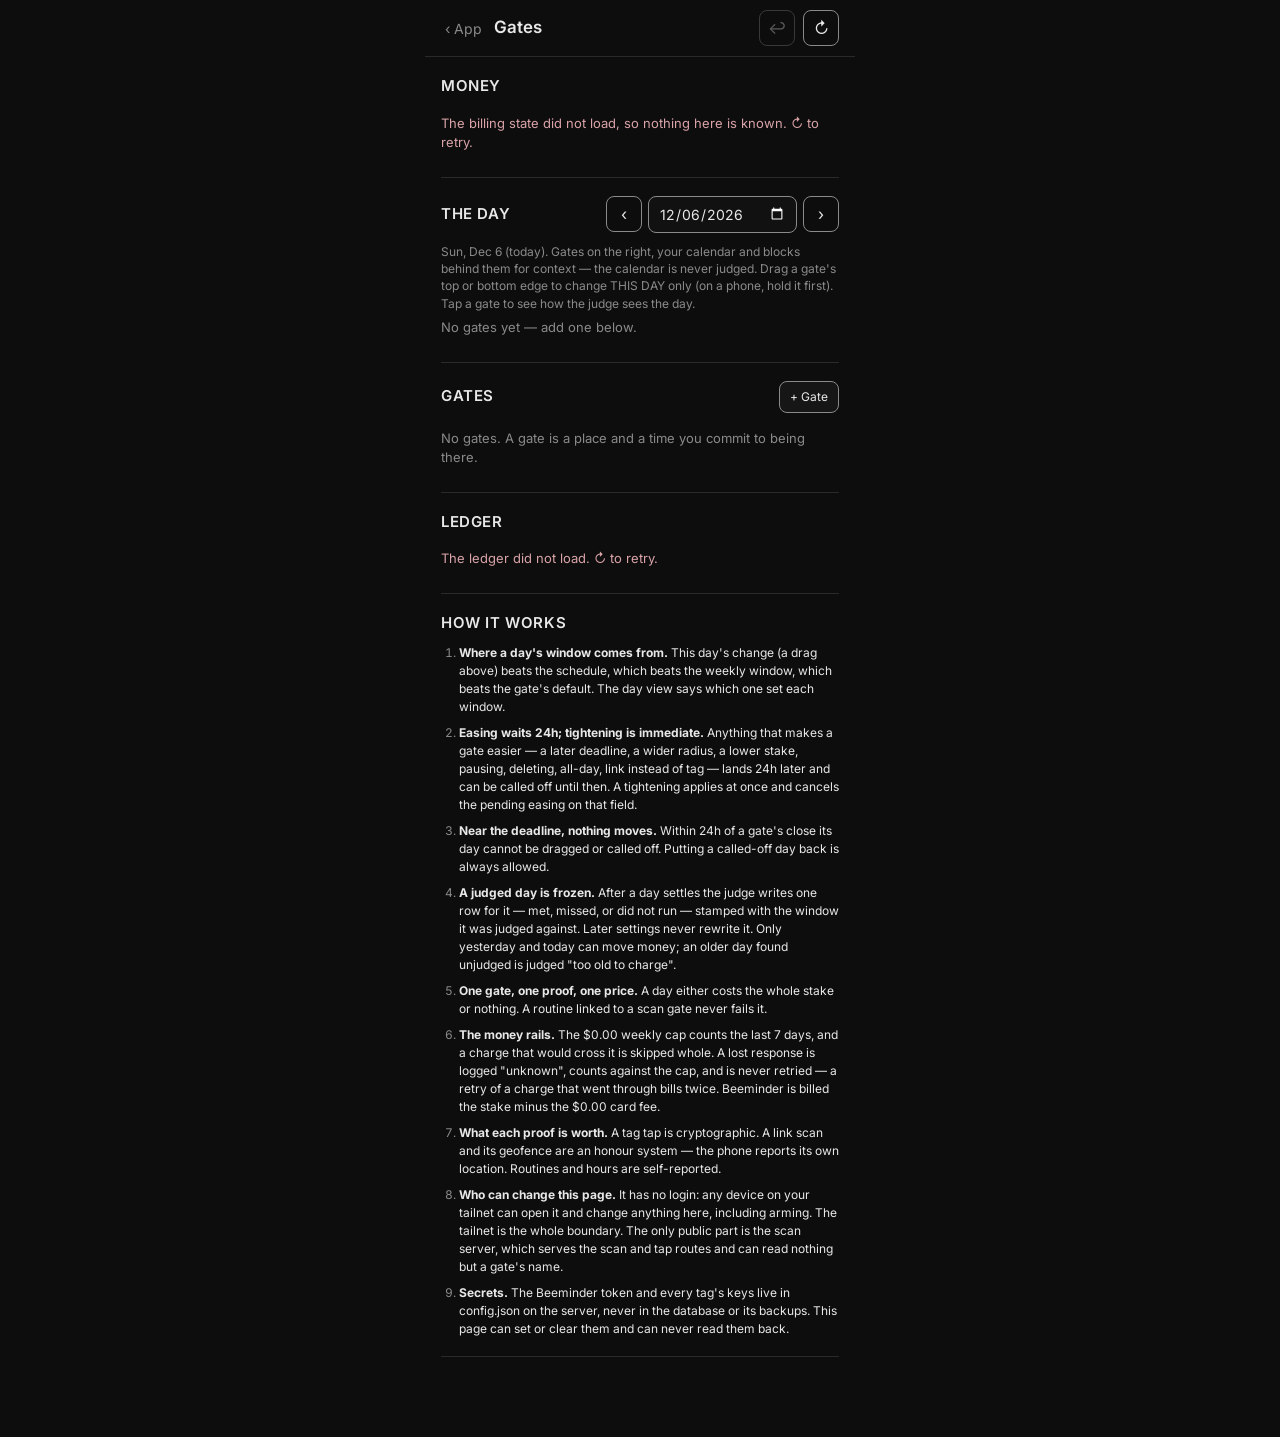
==== templates/gates.html @ 79ed8480 "Gates: one dashboard, /gates — every setting, the day, the money, the record Quentin's instruction (" ====
<!DOCTYPE html>
<html lang="en">
<head>
  <meta charset="UTF-8">
  <meta name="viewport" content="width=device-width, initial-scale=1.0">
  <title>Gates</title>
  <link rel="icon" href="/static/icon-192.png">
  <link rel="preconnect" href="https://fonts.googleapis.com">
  <link rel="preconnect" href="https://fonts.gstatic.com" crossorigin>
  <link href="https://fonts.googleapis.com/css2?family=Inter:wght@400;600&family=JetBrains+Mono:ital,wght@0,400;0,600;1,400&display=swap" rel="stylesheet">
  <link rel="stylesheet" href="/static/style.css">
  <link rel="stylesheet" href="/static/gates.css">
</head>
<body class="gd-body">
  <header id="gd-head">
    <a id="gd-back" href="/" title="Back to the app">‹ App</a>
    <h1>Gates</h1>
    <button id="gd-undo" class="gd-icon" title="Undo (Ctrl+Z)" disabled>↩</button>
    <button id="gd-reload" class="gd-icon" title="Re-read everything">↻</button>
  </header>
  <main id="gd-main">
    <section id="gd-money" class="gd-sec"></section>
    <section id="gd-day" class="gd-sec"></section>
    <section id="gd-gates" class="gd-sec"></section>
    <section id="gd-ledger" class="gd-sec"></section>
    <section id="gd-rules" class="gd-sec"></section>
  </main>
  <div id="gd-sheet-back" class="hidden"></div>
  <div id="gd-sheet" class="hidden" role="dialog" aria-modal="true"></div>
  <div id="gd-toast" class="hidden" role="status"></div>
  <script src="/static/gates.js"></script>
</body>
</html>
---- static/style.css ----
:root {
  --bg: #0d0d0d;
  --surface: #161616;
  --border: #2a2a2a;
  --text-primary: #e8e8e8;
  /* #666666 was 3.21:1 on the row surfaces — under 4.5:1, so every muted label
     (tags, list meta, hints) failed as text. Measured, not eyeballed: #8a8a8a
     is 5.4:1 on #141414 and still clearly secondary next to #e8e8e8. The light
     half already passed at 5.84:1 and is unchanged. */
  --text-secondary: #8a8a8a;
  --accent: #98b9dd;
  --danger: #d9a3a8;
  --on-hold: #a0a0a0;

  /* Surface ladder (bg → low → mid → surface → 2). These were hardcoded in ~50
     places; they are named here so the light theme below can move them. */
  --surface-low: #111111;    /* section 2, table zebra stripe */
  --surface-mid: #141414;    /* the timeline panel */
  --surface-2: #1f1f1f;      /* hover fills, chips, table header */
  --border-soft: #262626;
  --grid-line: #232323;      /* timeline hour lines */
  --on-accent: #0d0d0d;      /* text ON an accent-filled button */
  --success: #4caf7d;        /* Gates requirement met */
  --prio-1: rgba(217, 90, 100, 0.17);   /* MAP row tints for p1 / p2 / p3 */
  --prio-2: rgba(222, 188, 72, 0.15);
  --prio-3: rgba(76, 175, 125, 0.15);
  --overlay: rgba(0, 0, 0, 0.92);
  --block-label: #8a8a8a;
  --block-mix: #3a3a3a;      /* color-mix partner that mutes block bars */
  --tint: rgba(255, 255, 255, 0.06);
  --tint-faint: rgba(255, 255, 255, 0.02);

  --block-blue: #98b9dd;
  --block-green: #93cbb4;
  --block-amber: #d9b48f;
  --block-purple: #c3a6d8;
  --block-red: #d9a3a8;
  --block-teal: #8fc6cf;

  --gold: #d8cb96;

  /* THE CALENDAR'S BOOKENDS (2026-08-22, from the Calendar Page design).
     Wake and sleep are not events inside the day, they are its EDGES — the
     view window is literally bounded by them — so they are drawn as bands at
     the top and bottom rather than as hairlines floating in the grid. Named
     here so the light appendix answers with the design's own values and no
     second rule has to know about them. */
  /* WHAT COLOUR A GATE IS (2026-08-22, Quentin's instruction). THREE STATES,
     and all three are about the SCAN:

        grey   still to be done - the window has not closed, or no verdict yet
        green  met - a scan that counted
        red    missed

     plus amber for the half-met day the 50/50 split created, which is a real
     price and would otherwise have to lie in one direction or the other.

     The values are the app's own block colours and the on-hold grey, so the
     light appendix already answers for every one of them and nothing here is a
     new hardcoded colour. --on-gate is the ink for all four: the fills are
     pastel on dark and deep on light, so it flips with the theme - as a TOKEN,
     never as a theme-scoped rule, because a rule outranks the state list and
     silently wins it. */
  --gate-open: var(--on-hold);
  --gate-met: var(--block-green);
  --gate-half: var(--block-amber);
  --gate-missed: var(--block-red);
  --on-gate: #1a1200;
  --gate-dismissed: #1f1f1f;
  --on-gate-dismissed: #e8e8e8;

  --font-ui: 'Inter', sans-serif;
  --font-mono: 'JetBrains Mono', monospace;

  /* Inside edge of the 430px column, for the fixed chips that float over it
     (undo, capture). 203 = 430/2 - 12, so they hug the column on a wide screen
     and the viewport on a phone. */
  --col-edge: max(12px, calc(50vw - 203px));
}

*, *::before, *::after {
  box-sizing: border-box;
  margin: 0;
  padding: 0;
}

/* Native form controls (iOS date/time pickers especially) follow the theme
   instead of popping up WHITE in the dark sheet. The light appendix flips it. */
:root { color-scheme: dark; }
:root.theme-light { color-scheme: light; }

/* PRIVACY MODE: the whole document at a quarter of its contrast (2026-09-16).
   Ctrl+Alt+P, or the eye in Engage's header; the NOW panel is this same class
   on its own document, which is why the rule lives out here beside the theme
   rather than in either surface's section.

   ONE declaration, on the ROOT element and nowhere else. Contrast is the one
   knob that washes text, badges, pills and a gate's colour by the same amount
   without touching a single var — every named colour keeps its value, so
   nothing here can rot the way a hardcoded second palette would. And the root
   is the ONE element where a filter does not become a containing block for
   fixed descendants: on body it would re-anchor every sheet, every overlay and
   the global bar, which is a layout bug dressed as a privacy feature.

   It is deliberately NOT paired with a light-appendix entry: the factor is a
   ratio, not a colour, and it reads the same either way. */
:root.priv-mode { filter: contrast(0.25); }

html, body {
  height: 100%;
  background: var(--bg);
  color: var(--text-primary);
  font-family: var(--font-ui);
  font-size: 14px;
  font-weight: 400;
  line-height: 1.5;
}

::-webkit-scrollbar {
  width: 6px;
  height: 6px;
}
::-webkit-scrollbar-track {
  background: var(--bg);
}
::-webkit-scrollbar-thumb {
  background: var(--border);
}

button {
  background: none;
  border: none;
  cursor: pointer;
  color: inherit;
  font-family: inherit;
  font-size: inherit;
}

input, select, textarea {
  background: var(--bg);
  border: 1px solid var(--border);
  border-radius: 4px;
  color: var(--text-primary);
  font-family: var(--font-ui);
  font-size: 13px;
  padding: 4px 8px;
  outline: none;
}

input:focus, select:focus, textarea:focus {
  border-color: var(--accent);
}

select option {
  background: var(--surface);
}

.hidden {
  display: none !important;
}

/* ── App shell ─────────────────────────────────────────────── */

/* ── Mobile shell (9c) ──────────────────────────────────────── */
/* One phone-sized column. On a desktop/larger window the app letterboxes
   in the center; on a phone it is full-bleed. */

/* --vvh is the VISIBLE height, written by initVisibleHeight() from
   visualViewport; 100dvh is the fallback where that API is missing, and 100vh
   the fallback before that. Everything fixed and full-height below is sized
   from the same variable — see the comment on initVisibleHeight for why the
   layout viewport is the wrong ruler on a phone. */
#app {
  display: flex;
  justify-content: center;
  height: 100vh;
  height: 100dvh;
  height: var(--vvh, 100dvh);
  overflow: hidden;
  background: var(--bg);
}

#engage-root,
.m-overlay {
  width: 100%;
  max-width: 430px;
}

/* Full-screen mobile overlay: one surface at a time over the day. */
.m-overlay {
  position: fixed;
  top: 0;
  bottom: 0;                  /* the bar contract at the end of the file wins */
  left: 50%;
  transform: translateX(-50%);
  background: var(--surface-mid);
  z-index: 140;
  display: flex;
  flex-direction: column;
  overflow: hidden;
  border-left: 1px solid var(--border);
  border-right: 1px solid var(--border);
}

.m-head {
  display: flex;
  align-items: center;
  gap: 10px;
  padding: 11px 14px;
  border-bottom: 1px solid var(--border);
  flex: none;
  background: var(--surface);
}
.m-title { flex: 1; font-size: 14px; font-weight: 600; color: var(--text-primary); }

/* The ≡ hub: an icon-rail sheet above the capture bar. */
#hub-overlay {
  position: fixed;
  inset: 0;
  background: var(--overlay);
  z-index: 160;
  display: flex;
  align-items: flex-end;
  justify-content: center;
}

#hub-rail {
  width: 100%;
  max-width: 430px;
  background: var(--surface);
  border: 1px solid var(--border);
  border-radius: 14px 14px 0 0;
  padding: 16px 10px 22px;
  display: grid;
  grid-template-columns: repeat(3, 1fr);
  gap: 6px;
}

.hub-btn {
  display: flex;
  flex-direction: column;
  align-items: center;
  gap: 6px;
  padding: 12px 0 10px;
  border-radius: 10px;
  color: var(--text-secondary);
  font-size: 11px;
  font-weight: 600;
}
.hub-btn:hover { background: var(--surface-2); color: var(--text-primary); }
.hub-btn.review-nav-item.has-due { color: var(--text-primary); }

.tab-btn {
  display: flex;
  flex-direction: column;
  align-items: center;
  gap: 4px;
  padding: 10px 0;
  color: var(--text-secondary);
  font-size: 10px;
  font-weight: 600;
  width: 100%;
}

.tab-btn:hover {
  background: var(--surface-2);
  color: var(--text-primary);
}

.tab-btn.active {
  color: var(--accent);
}

#open-block-editor {
  margin-top: auto;
}

#content {
  flex: 1;
  overflow: hidden;
}

.tab-panel {
  display: none;
  height: 100%;
}

.tab-panel.active {
  display: flex;
}

#tab-today {
  flex-direction: row;
}

#left-panel {
  width: calc(50vw - 56px);
  background: var(--surface);
  overflow-y: auto;
  flex-shrink: 0;
}

#right-panel {
  flex: 1;
  min-height: 0;
  overflow: hidden;
  display: flex;
  flex-direction: column;
}

/* ── Modal ──────────────────────────────────────────────────── */

/* 155: ABOVE the .m-overlay band (140) and the map/logs/person overlays (150),
   below the hub (160). Settings is opened FROM the hub while another surface is
   still up, and openBlockEditor does not close it — at z 100 it opened silently
   BEHIND whatever you were looking at, which reads as a dead button. It is the
   newest thing you asked for, so it stacks on top, and Esc peels it first
   (initHub's overlay loop lists it before the rest) putting you back where you
   were. */
#modal-overlay {
  position: fixed;
  inset: 0;
  background: var(--overlay);
  z-index: 155;
  display: flex;
  align-items: stretch;
  justify-content: flex-start;
}

@keyframes modal-slide-in {
  from { transform: translateX(-100%); }
  to { transform: translateX(0); }
}

#block-editor-modal {
  background: var(--surface);
  border-right: 1px solid var(--border);
  width: 50%;
  height: 100%;
  display: flex;
  flex-direction: column;
  animation: modal-slide-in 0.25s ease;
}

.modal-header {
  display: flex;
  align-items: center;
  justify-content: space-between;
  padding: 14px 20px;
  border-bottom: 1px solid var(--border);
  flex-shrink: 0;
}

.modal-title {
  font-size: 13px;
  font-weight: 600;
  color: var(--text-primary);
}

.modal-close-btn {
  color: var(--text-secondary);
  font-size: 16px;
  line-height: 1;
  padding: 2px 6px;
}

.modal-close-btn:hover {
  color: var(--text-primary);
}

.modal-body {
  overflow-y: auto;
  padding: 20px;
  display: flex;
  flex-direction: column;
  gap: 28px;
}

/* ── Settings: index → section → sheet (11a) ─────────────────
   Ported from Claude Design (project 82343144-9c74-405a-8a03-5d1a2c5b82c7,
   file `GTD Panel Layouts.dc.html`, panel 11a). One row grammar for all three
   surfaces: a 44pt row, full-bleed hairlines, one label alignment, the meta
   line in mono under the name, and exactly one › per row. The tabs this
   replaced took two wrapping rows of the 430px column before any content. */

#be-index,
#be-panes {
  flex: 1;
  min-height: 0;
  overflow-y: auto;
}

/* The sheet is the surface being read while it is open; the panel behind it
   dims rather than scrolls (11a's third frame). */
#block-editor-modal.be-sheet-open .modal-header,
#block-editor-modal.be-sheet-open #be-index,
#block-editor-modal.be-sheet-open #be-panes {
  opacity: 0.55;
  pointer-events: none;
}

/* Back is the only navigation, so it takes the title's place in the header. */
.be-back {
  font-size: 15px;
  color: var(--accent);
  padding: 0;
}

.be-head-spacer { flex: 1; }

.be-idx-group,
.be-sub-head {
  font: 10px var(--font-mono);
  letter-spacing: 0.12em;
  text-transform: uppercase;
  color: var(--text-secondary);
  padding: 18px 20px 7px;
}

.be-sec-head { padding: 18px 20px 12px; }

.be-sec-title {
  font-size: 20px;
  font-weight: 600;
  letter-spacing: -0.01em;
  color: var(--text-primary);
}

.be-sec-desc {
  font-size: 13px;
  line-height: 1.5;
  color: var(--text-secondary);
  margin-top: 4px;
}

.be-section {
  display: none;
  flex-direction: column;
}

.be-section.active { display: flex; }

/* The three row shapes — index row, list row, settings row — differ only in
   what they hold; the box is one box. */
.be-nav-row,
.be-list-row,
.be-set-row,
.be-add-row {
  display: flex;
  align-items: center;
  gap: 12px;
  width: 100%;
  min-height: 44px;
  padding: 11px 20px;
  text-align: left;
  border-top: 1px solid var(--border-soft);
  color: var(--text-primary);
  font-family: var(--font-ui);
  font-size: 15px;
}

/* A list closes with a hairline of its own, so the last row doesn't bleed into
   whatever follows it. */
.be-list > :last-child,
#be-index > :last-child {
  border-bottom: 1px solid var(--border-soft);
}

.be-nav-row:hover,
.be-list-row:hover,
.be-add-row:hover { background: var(--surface-2); }

.be-nav-name { flex: 1; }

.be-nav-value {
  font-size: 14px;
  color: var(--text-secondary);
}

.be-chev {
  font-size: 14px;
  color: var(--text-secondary);
  flex: none;
}

.be-row-text {
  flex: 1;
  min-width: 0;
  display: flex;
  flex-direction: column;
  gap: 2px;
}

.be-row-name { font-size: 15px; }

/* Mono, because every meta line in here is a time, a day set or a count. */
.be-row-meta { font: 11px var(--font-mono); color: var(--text-secondary); }

.be-row-sub { font-size: 12px; color: var(--text-secondary); }

/* Only a non-default state earns a badge — a default is not information. */
.be-row-badge {
  font: 10px var(--font-mono);
  letter-spacing: 0.06em;
  text-transform: uppercase;
  color: var(--text-secondary);
  border: 1px solid var(--border);
  border-radius: 4px;
  padding: 2px 6px;
  flex: none;
}

.be-list-row.be-dim .be-row-name,
.be-list-row.be-dim .be-row-meta,
.be-list-row.be-dim .be-row-sub { opacity: 0.5; }

/* One add affordance per list, and it is the last row of that list. */
.be-add-row { color: var(--accent); }

.be-swatch {
  width: 10px;
  height: 10px;
  border-radius: 3px;
  flex-shrink: 0;
}

/* A row whose control IS the setting (theme, timezone, the NOW panel): the
   only rows in here that decide something without opening the sheet, because
   there is nothing to decide beyond the control itself. */
.be-set-name { flex: 1; }

.be-set-ctl { flex: none; }

.be-empty {
  color: var(--text-secondary);
  font-size: 13px;
  padding: 13px 20px;
}

/* WHERE THE REST OF THEM ARE. A list that holds fewer things than you have has
   to say so and say where — the same bargain the pool's gates struck, in one
   line under the heading rather than a band of chrome. */
.be-note {
  color: var(--text-secondary);
  font-size: 12px;
  line-height: 1.45;
  padding: 8px 20px 10px;
}

.be-hint {
  font-size: 12px;
  line-height: 1.5;
  color: var(--text-secondary);
  padding: 10px 20px 0;
}

.s2-item-recurring {
  background: rgba(217, 205, 128, 0.14);
  border-radius: 4px;
  padding-left: 6px;
  padding-right: 6px;
}

/* ── The settings sheet ──────────────────────────────────────
   Geometry and z-layer come from #clarify-sheet's rule verbatim (they are
   never open at once); this is only what is inside. Every field is the same
   shape: a mono caption above a full-width control, halves paired on one line. */

.se-grab { display: flex; justify-content: center; padding: 8px 0 4px; }

.se-grab span {
  width: 38px;
  height: 4px;
  border-radius: 3px;
  background: var(--border);
}

.se-head {
  display: flex;
  align-items: center;
  gap: 10px;
  padding: 6px 14px 12px;
  border-bottom: 1px solid var(--border-soft);
}

.se-title {
  flex: 1;
  font-size: 16px;
  font-weight: 600;
  color: var(--text-primary);
}

.se-cancel { font-size: 14px; color: var(--text-secondary); }

.se-body {
  padding: 14px 14px 4px;
  display: flex;
  flex-direction: column;
  gap: 14px;
  overflow-y: auto;
}

.se-field {
  display: flex;
  flex-direction: column;
  gap: 7px;
  min-width: 0;
}

.se-flabel {
  font: 10px var(--font-mono);
  letter-spacing: 0.12em;
  text-transform: uppercase;
  color: var(--text-secondary);
}

.se-frow {
  display: flex;
  align-items: center;
  gap: 8px;
}

.se-pair { display: flex; gap: 14px; }
.se-half { flex: 1; }

.se-input {
  flex: 1;
  min-width: 0;
  background: var(--bg);
  border: 1px solid var(--border);
  border-radius: 8px;
  color: var(--text-primary);
  font: 15px var(--font-ui);
  padding: 11px 12px;
  outline: none;
}

.se-input:focus { border-color: var(--accent); }
.se-textarea { resize: vertical; min-height: 64px; line-height: 1.4; }

/* Times and counts are read digit by digit. */
.se-mono { font: 14px var(--font-mono); }

.se-select { cursor: pointer; }

/* A read-out row. It carries URLs and 32-character keys with no spaces in
   them, so it WRAPS rather than pushing the sheet sideways — the page body may
   never scroll horizontally, and flex children do not shrink below their
   content without min-width: 0. */
.se-static {
  flex: 1;
  min-width: 0;
  overflow-wrap: anywhere;
  font-size: 14px;
  color: var(--text-primary);
  padding: 4px 0;
}

.se-fhint,
.se-fsuffix { font: 11px var(--font-mono); color: var(--text-secondary); }

.se-inline-act { font-size: 13px; color: var(--accent); flex: none; }

/* The tag-programming steps, folded under the Proof row. A DISCLOSURE and not
   a tooltip: the button is a full-width finger target, and the body opens in
   place — a hover tooltip is a control that does not exist on a phone. The
   outline is --text-secondary, not --border: this is an interactive control
   and owes 3:1. Code lines scroll inside themselves so the sheet never does. */
.se-info { gap: 8px; }

.se-info-btn {
  display: flex;
  align-items: center;
  gap: 8px;
  width: 100%;
  min-height: 40px;
  padding: 9px 11px;
  background: var(--surface-2);
  border: 1px solid var(--text-secondary);
  border-radius: 8px;
  color: var(--text-primary);
  font: 13px var(--font-ui);
  text-align: left;
  cursor: pointer;
}

.se-info-i { color: var(--accent); font-size: 15px; flex: none; }
.se-info-t { flex: 1; min-width: 0; }

.se-info-body {
  margin-top: 8px;
  padding: 10px 12px;
  background: var(--surface-low);
  border: 1px solid var(--border);
  border-radius: 8px;
  color: var(--text-primary);
  font-size: 13px;
  line-height: 1.5;
}

.se-info-h {
  font: 11px var(--font-mono);
  color: var(--text-secondary);
  text-transform: uppercase;
  letter-spacing: 0.06em;
  margin: 12px 0 6px;
}

.se-info-body .se-info-h:first-child { margin-top: 0; }

.se-info-list { margin: 0; padding-left: 20px; }
.se-info-list > li { margin-bottom: 8px; }
.se-info-sub { margin: 6px 0 0; padding-left: 16px; }
.se-info-sub > li { margin-bottom: 4px; }

.se-info-code {
  display: block;
  margin-top: 6px;
  padding: 7px 9px;
  background: var(--surface-2);
  border-radius: 6px;
  font: 11px var(--font-mono);
  color: var(--text-primary);
  white-space: pre;
  overflow-x: auto;
}

/* Address lookup, so a location costs a search instead of a typed latitude.
   Colours are vars only — the light appendix swaps them and nothing here needs
   a second entry. Hit targets are full-width rows: on a phone there is no
   hover to find a small one with. */
/* The whole chain needs min-width:0. The control is a FLEX ITEM in .se-frow,
   so without it the item sizes to max-content — and one nowrap address label
   is enough max-content to push the search buttons off a 430px screen. The
   ellipsis only clips once every ancestor can shrink. */
.se-geocode { flex: 1 1 auto; min-width: 0; }
.se-geo-row { display: flex; gap: 8px; align-items: center; min-width: 0; }
.se-geo-q { flex: 1 1 auto; min-width: 0; }
.se-geo-out { min-width: 0; }
.se-geo-out:not(:empty) { margin-top: 8px; }
.se-geo-list { display: flex; flex-direction: column; gap: 2px; min-width: 0; }

.se-geo-hit {
  display: flex;
  flex-direction: column;
  gap: 1px;
  text-align: left;
  width: 100%;
  min-width: 0;
  max-width: 100%;
  overflow: hidden;
  padding: 7px 8px;
  border: 1px solid var(--border-soft);
  border-radius: 4px;
  background: var(--surface-2);
  cursor: pointer;
}
.se-geo-hit:hover { border-color: var(--accent); }
.se-geo-name,
.se-geo-label {
  min-width: 0;
  max-width: 100%;
  overflow: hidden;
  text-overflow: ellipsis;
  white-space: nowrap;
}
.se-geo-name { font-size: 13px; color: var(--text-primary); }
.se-geo-label { font-size: 11px; color: var(--text-secondary); }
.se-geo-picked { font-size: 13px; color: var(--accent); overflow-wrap: anywhere; }
.se-geo-coords { font-family: var(--font-mono); font-size: 11px; color: var(--text-secondary); }

/* Pawning: the step's own setting, and the note the receiving routine shows. */
.fr-pawn-sel { font: 12px var(--font-ui); max-width: 170px; }
.fr-pawn-min { width: 64px; font-family: var(--font-mono); }
/* Two classes on purpose: .fr-note is defined later in this file and would win
   on equal specificity, leaving the consequence looking like ordinary prose. */
.fr-note.fr-pawned-in {
  color: var(--gold);
  border-top: 1px solid var(--border-soft);
  margin-top: 10px;
  padding-top: 8px;
}

/* A field whose editor is the PICKER: the row states the schedule in words and
   the › hands it over. A consumer never grows fields of its own for time. */
.se-openpicker {
  flex: 1;
  min-width: 0;
  display: flex;
  align-items: center;
  gap: 8px;
  text-align: left;
  border: 1px solid var(--border);
  border-radius: 8px;
  padding: 11px 12px;
  font-size: 14px;
  color: var(--text-primary);
}

.se-openpicker > span:first-child { flex: 1; }
.se-openpicker:hover { border-color: var(--accent); }

/* Seven keys, one row, always — MTWRFSU keeps every day one character wide. */
.se-days {
  display: grid;
  grid-template-columns: repeat(7, 1fr);
  gap: 6px;
  flex: 1;
}

.se-day {
  text-align: center;
  font-size: 13px;
  padding: 10px 0;
  border: 1px solid var(--border);
  border-radius: 7px;
  color: var(--text-secondary);
}

.se-day.se-on {
  background: var(--surface-2);
  border-color: var(--text-primary);
  color: var(--text-primary);
}

/* Swatches at row height, not a select of colour names. */
.se-swatches { display: flex; gap: 6px; flex-wrap: wrap; }

.se-swatch {
  width: 26px;
  height: 26px;
  border-radius: 7px;
  padding: 0;
  flex: none;
}

.se-swatch.se-on { box-shadow: 0 0 0 2px var(--surface), 0 0 0 3px var(--text-primary); }

/* NO COLOUR is an answer, so it is a chip like the others rather than an
   absence you reach by unpicking. It is the one swatch with no fill, so it
   needs an outline to be a target at all - a control's outline, which owes
   3:1 and therefore takes --text-secondary, never --border. */
.se-swatch-none {
  background: transparent;
  border: 1px dashed var(--text-secondary);
  color: var(--text-secondary);
  font-size: 14px;
  line-height: 1;
}

.se-check {
  flex: 1;
  text-align: left;
  border: 1px solid var(--border);
  border-radius: 8px;
  padding: 11px 12px;
  font-size: 14px;
  color: var(--text-secondary);
}

.se-check.se-on { border-color: var(--accent); color: var(--accent); }

.se-weekly {
  flex: 1;
  display: flex;
  flex-direction: column;
  gap: 6px;
}

.se-wk-row {
  display: flex;
  align-items: center;
  gap: 8px;
}

.se-wk-day {
  width: 34px;
  flex: none;
  font: 11px var(--font-mono);
  color: var(--text-secondary);
}

.se-wk-row .se-input { font: 13px var(--font-mono); padding: 8px 10px; }
.se-wk-sep { color: var(--text-secondary); }

.se-wk-off {
  flex: none;
  font: 11px var(--font-mono);
  color: var(--text-secondary);
  border: 1px solid var(--border);
  border-radius: 6px;
  padding: 6px 7px;
}

.se-wk-off.se-on { border-color: var(--accent); color: var(--accent); }

/* One primary action per surface, at the bottom of the sheet and nowhere
   else — the section behind it has no Save of its own. */
.se-foot {
  padding: 16px 14px 18px;
  display: flex;
  flex-direction: column;
  gap: 10px;
}

.se-save {
  background: var(--accent);
  color: var(--on-accent);
  border-radius: 9px;
  padding: 12px 0;
  font-size: 15px;
  font-weight: 600;
  text-align: center;
}

.se-save:disabled { opacity: 0.6; }

.se-del {
  font-size: 13px;
  color: var(--danger);
  text-align: center;
  padding: 4px 0;
}

.se-error { font-size: 12px; color: var(--danger); }

/* ── The Schedule Picker ─────────────────────────────────────
   Ported from Claude Design (project 82343144-9c74-405a-8a03-5d1a2c5b82c7,
   file `Schedule Picker.dc.html`). It stays the size of a MENU, not a form:
   every input is a dropdown or a number, one label column, and the sentence at
   the foot is the only feedback. Rows APPEAR rather than grey out — week start
   above interval 1, the short-months fallback only for a date some months lack
   — so anything visible can be answered. */

.sp-body {
  padding: 12px 14px 4px;
  display: flex;
  flex-direction: column;
  gap: 11px;
  overflow-y: auto;
}

.sp-row {
  display: flex;
  align-items: center;
  gap: 8px;
  min-width: 0;
}

/* One label column, held at a fixed width so the controls line up down the
   whole dialog — the grammar the old floating-label form didn't have. */
.sp-label {
  width: 82px;
  flex: none;
  font-size: 13px;
  color: var(--text-secondary);
}

.sp-input {
  flex: 1;
  min-width: 0;
  background: var(--bg);
  border: 1px solid var(--border);
  border-radius: 6px;
  color: var(--text-primary);
  font: 13px var(--font-ui);
  padding: 7px 9px;
  outline: none;
}

.sp-input:focus { border-color: var(--accent); }

.sp-num { flex: none; width: 52px; font-family: var(--font-mono); }
.sp-time { flex: none; width: 92px; font-family: var(--font-mono); }
.sp-date { flex: 1; font-family: var(--font-mono); }

/* A field the draft cannot save from is marked on the field itself, and Done
   waits — nothing is announced elsewhere. */
.sp-bad { border-color: var(--danger); }

.sp-drop {
  display: flex;
  align-items: center;
  gap: 6px;
  text-align: left;
  cursor: pointer;
}

.sp-drop > span:first-child { flex: 1; }
.sp-caret { font-size: 10px; color: var(--text-secondary); }

.sp-rule { height: 1px; background: var(--border-soft); margin: 2px 0; }

.sp-aside { font: 11px var(--font-mono); color: var(--text-secondary); flex: none; }

/* The days menu. A dropdown like every other control rather than a key grid:
   the seven-key row belongs to the settings sheet's own grammar, and this
   dialog asks one question at a time. */
.sp-menu {
  display: flex;
  flex-direction: column;
  border: 1px solid var(--border);
  border-radius: 8px;
  background: var(--surface-2);
  overflow: hidden;
}

.sp-menu-row {
  display: flex;
  align-items: center;
  gap: 8px;
  padding: 9px 12px;
  font-size: 13px;
  text-align: left;
  color: var(--text-primary);
}

.sp-menu-row > span:first-child { flex: 1; }
.sp-menu-row:hover { background: var(--tint); }
.sp-menu-row.sp-on { color: var(--accent); }
.sp-menu-rule { height: 1px; background: var(--border-soft); }

/* A variation makes the rows group into numbered rules, each owning its own
   time and duration — the whole reason a set of rules exists. */
.sp-card {
  border: 1px solid var(--border);
  border-radius: 8px;
  padding: 10px;
  display: flex;
  flex-direction: column;
  gap: 8px;
}

.sp-card .sp-label { width: 42px; }

.sp-card-head { display: flex; align-items: center; }

.sp-card-title {
  flex: 1;
  font: 10px var(--font-mono);
  letter-spacing: 0.1em;
  text-transform: uppercase;
  color: var(--text-secondary);
}

.sp-x { font-size: 12px; color: var(--text-secondary); padding: 0 2px; }
.sp-x:hover { color: var(--danger); }

.sp-note { font-size: 12px; color: var(--text-secondary); }

.sp-add {
  align-self: flex-start;
  font-size: 12px;
  color: var(--accent);
  padding: 2px 0 2px 90px;
}

.sp-card ~ .sp-add { padding-left: 0; }

.sp-ends { display: flex; flex-direction: column; gap: 8px; }

.sp-ends-row {
  display: flex;
  align-items: center;
  gap: 9px;
  font-size: 13px;
  text-align: left;
  color: var(--text-primary);
}

.sp-ends-word { width: 38px; flex: none; color: var(--text-secondary); }

.sp-radio {
  width: 14px;
  height: 14px;
  border: 1.5px solid var(--border);
  border-radius: 50%;
  flex: none;
  box-sizing: border-box;
}

.sp-radio.sp-on { border: 4px solid var(--accent); }

/* An inherited value is STATED, not asked — a derived source has no ending of
   its own, so there is nothing to choose. */
.sp-stated {
  display: flex;
  gap: 8px;
  font-size: 13px;
  color: var(--text-secondary);
  line-height: 1.5;
}

.sp-foot {
  padding: 10px 14px 16px;
  border-top: 1px solid var(--border-soft);
  display: flex;
  flex-direction: column;
  gap: 9px;
}

/* The sentence is the only feedback the dialog gives, so it says the whole
   rule — days, time, duration, variations and the ending. */
.sp-sentence { font-size: 12px; line-height: 1.5; color: var(--text-secondary); }

/* Editing something shared names the other holders BEFORE saving. That is the
   same choice deletion makes, taken earlier. */
.sp-shared { font-size: 12px; line-height: 1.5; color: var(--gold); }

.sp-actions { display: flex; align-items: center; gap: 8px; }
.sp-grow { flex: 1; }

.sp-cancel,
.sp-cancel2 { font-size: 13px; color: var(--text-secondary); padding: 6px 8px; }

.sp-del { font-size: 13px; color: var(--danger); padding: 6px 8px; }

.sp-done {
  background: var(--accent);
  color: var(--on-accent);
  border-radius: 6px;
  padding: 7px 16px;
  font-size: 13px;
  font-weight: 600;
}

.sp-done:disabled { opacity: 0.6; }

/* ── Shared button + form shapes (used outside settings too) ── */

.be-inline-form {
  display: flex;
  gap: 8px;
  align-items: center;
  padding-top: 4px;
}

.be-inline-form input[type="text"] {
  flex: 1;
}

.be-inline-form button[type="submit"] {
  padding: 4px 14px;
  border: 1px solid var(--border);
  border-radius: 4px;
  font-size: 13px;
  font-weight: 600;
  color: var(--text-primary);
}

.be-inline-form button[type="submit"]:hover {
  background: var(--surface-2);
}

.be-btn-primary {
  padding: 5px 18px;
  background: var(--accent);
  color: var(--on-accent);
  border-radius: 4px;
  font-size: 13px;
  font-weight: 600;
}

.be-btn-primary:hover {
  opacity: 0.9;
}

.be-btn-secondary {
  padding: 5px 18px;
  border: 1px solid var(--border);
  border-radius: 4px;
  font-size: 13px;
  color: var(--text-secondary);
}

.be-btn-secondary:hover {
  background: var(--surface-2);
  color: var(--text-primary);
}

.be-push-status {
  font-size: 12px;
  color: var(--text-secondary);
  padding: 8px 20px 0;
}

.be-error {
  font-size: 12px;
  color: var(--danger);
  min-height: 16px;
}

/* ── Timeline ────────────────────────────────────────────────── */

/* ONE ROW, on a 430px phone. The design draws the nav and the three controls
   on a single line; letting them wrap produced a four-line header that ate a
   sixth of the day. Everything here is nowrap and the date label shrinks
   rather than pushing. */
.tl-header {
  display: flex;
  align-items: center;
  padding: 8px 10px;
  border-bottom: 1px solid var(--border);
  flex-shrink: 0;
  gap: 8px;
  /* WRAPS, since 2026-09-02. nowrap was fine with two buttons and overlapped
     "Today" the moment a third arrived — on a 430px column the header is the
     one row with no spare width, so it has to fold rather than collide. */
  flex-wrap: wrap;
  white-space: nowrap;
}

.tl-nav {
  display: flex;
  align-items: center;
  gap: 6px;
}

.tl-nav-btn {
  min-width: 32px;
  min-height: 34px;
  padding: 0 4px;
  font-size: 18px;
  color: var(--text-secondary);
  border: none;
  background: none;
  line-height: 1;
}

.tl-nav-btn:hover { color: var(--text-primary); }

.tl-nav-btn:disabled {
  opacity: 0.3;
  cursor: default;
}

#tl-date-label {
  flex: none;
  width: var(--daynav-slot);
  display: inline-flex;
  align-items: baseline;
  justify-content: center;
  gap: 6px;
  font-size: 15px;
  font-weight: 700;
  white-space: nowrap;
  overflow: hidden;
}

/* The weekday is what you read, the date is what you check — the design's two
   weights. 17px rather than the mock's 20px: the mock is 538px wide and this
   column is 430, and at 20px "Wednesday" pushed the controls off the line. */
#tl-date-label .tl-dow { font-size: 17px; font-weight: 700; color: var(--text-primary); }
#tl-date-label .tl-dm {
  font: 12px var(--font-mono);
  color: var(--text-secondary);
  white-space: nowrap;
}

/* The name is what overflows on a long weekday; the date must never be the
   thing that gets cut, since it is the half that changes as you page. */
#tl-date-label .tl-dow { min-width: 0; overflow: hidden; text-overflow: ellipsis; }

/* The fetch status is the one thing in the header that may go missing: it is a
   footnote, and it was taking a column of its own and wrapping to four lines. */
/* WHAT GIVES WAY FIRST. The date is what the header is FOR, so it never
   shrinks; the fetch note is a footnote and absorbs the whole squeeze, down to
   nothing. Getting this backwards ellipsised "Saturday" to "Saturd..." while
   "Last fetched: j..." kept its column. */
#fetch-status {
  flex: 0 1 auto;
  min-width: 0;
  overflow: hidden;
  text-overflow: ellipsis;
  white-space: nowrap;
}

#fetch-status:empty { display: none; }

.tl-refresh-area {
  display: flex;
  align-items: center;
  gap: 6px;
  flex: 1 1 auto;
  min-width: 0;
  justify-content: flex-end;
}

.tl-nav { flex: none; }
#tl-date-label { flex: none; }

.tl-today-btn {
  font-size: 12px;
  color: var(--text-secondary);
  padding: 2px 8px;
  border: 1px solid var(--border);
  border-radius: 4px;
}

.tl-today-btn:hover {
  background: var(--surface-2);
  color: var(--text-primary);
}

.tl-refresh-area {
  margin-left: auto;
  display: flex;
  align-items: center;
  gap: 10px;
}

.tl-refresh-btn {
  font-size: 12px;
  color: var(--text-secondary);
  padding: 2px 8px;
  border: 1px solid var(--border);
  border-radius: 4px;
}

.tl-refresh-btn:hover {
  background: var(--surface-2);
  color: var(--text-primary);
}

.tl-minimize-btn {
  font-size: 14px;
  line-height: 1;
  color: var(--text-secondary);
  padding: 2px 7px;
  border: 1px solid var(--border);
  border-radius: 4px;
}

.tl-minimize-btn:hover {
  background: var(--surface-2);
  color: var(--text-primary);
}

/* ── Minimized calendar ── */

#tl-expand {
  display: none;
  width: 100%;
  height: 100%;
  background: none;
  border: none;
  color: var(--text-secondary);
  font-size: 20px;
  cursor: pointer;
  writing-mode: vertical-rl;
}

#tl-expand:hover {
  background: var(--surface-2);
  color: var(--text-primary);
}

#tab-today.calendar-minimized #left-panel {
  width: auto;
  flex: 1;
}

#tab-today.calendar-minimized #right-panel {
  flex: 0 0 40px;
}

#tab-today.calendar-minimized #right-panel .tl-header,
#tab-today.calendar-minimized #right-panel #tl-allday-strip,
#tab-today.calendar-minimized #right-panel #tl-body {
  display: none;
}

#tab-today.calendar-minimized #right-panel #tl-expand {
  display: block;
}

/* When the calendar is minimized, left-anchored modals take the freed width
   (full width minus the 40px calendar strip) instead of the default 50%. */
body.calendar-minimized #block-editor-modal,
body.calendar-minimized #logs-modal,
body.calendar-minimized #review-modal {
  width: calc(100% - 40px);
}

#fetch-status {
  font-size: 11px;
  color: var(--text-secondary);
}

#fetch-status.fetch-failed {
  color: var(--danger);
}

#tl-deadline-markers {
  flex-shrink: 0;
  padding: 5px 12px 5px 56px;
  display: flex;
  flex-wrap: wrap;
  gap: 10px;
  border-bottom: 1px solid var(--border);
}

#tl-deadline-markers:empty {
  display: none;
}

#tl-allday-strip {
  flex-shrink: 0;
  min-height: 34px;
  padding: 4px 4px 4px 52px;
  display: flex;
  gap: 4px;
  flex-wrap: wrap;
  align-items: center;
  border-bottom: 1px solid var(--border);
}

#tl-allday-strip:empty {
  display: none;
}

/* A CALENDAR EVENT WEARS ITS CALENDAR'S COLOUR, and stays readable doing it.
   The hue arrives as --ev-color (set per event in renderGcalLayer); the fill,
   the rule and the text are derived here so the light appendix can answer
   differently. --ev-ink is what the hue is pulled TOWARD to become text: away
   from the surface, which is white here and near-black in light. Mixing
   toward a hardcoded #fff was fine on the dark surface and unreadable on the
   pale one — measured at 1.2:1, which is not text, it is a watermark. */
.tl-allday-event,
.tl-gcal-event {
  --ev-ink: #ffffff;
  background: color-mix(in srgb, var(--ev-color, var(--accent)) 14%, transparent);
  color: color-mix(in srgb, var(--ev-color, var(--accent)) 50%, var(--ev-ink));
}

.tl-allday-event {
  height: 26px;
  padding: 0 10px;
  /* The chip keeps its edge — it is a chip, not a column of them — but in the
     calendar's own colour. A bare `var(--accent)` here reset the colour the
     shared rule above sets, which is why every event's bar was the same blue. */
  border-left: 5px solid var(--ev-color, var(--accent));
  border-radius: 3px;
  font-size: 12px;
  font-weight: 700;
  display: flex;
  align-items: center;
  white-space: nowrap;
  overflow: hidden;
  text-overflow: ellipsis;
}

.tl-deadline-marker {
  display: flex;
  align-items: center;
  gap: 5px;
  font-size: 11px;
  color: var(--text-secondary);
}

.tl-deadline-course {
  font-weight: 600;
  color: var(--on-hold);
}

#tl-body {
  flex: 1;
  position: relative;
  overflow: hidden;
}

.tl-placeholder {
  position: absolute;
  inset: 0;
  display: flex;
  align-items: center;
  justify-content: center;
  font-size: 12px;
  color: var(--text-secondary);
  pointer-events: none;
  text-align: center;
  padding: 0 24px;
}

#tl-grid {
  position: absolute;
  inset: 0;
  pointer-events: none;
  z-index: 0;
}

.tl-hour {
  position: absolute;
  left: 0;
  right: 0;
  display: flex;
  align-items: flex-start;
}

/* The design's gutter: the hour reads down the left edge in mono, and the rule
   starts clear of it at 56px rather than butting against the digits. */
.tl-hour-label {
  width: 56px;
  padding-left: 12px;
  font: 12px var(--font-mono);
  color: var(--text-secondary);
  text-align: left;
  margin-top: -7px;
  flex-shrink: 0;
  font-variant-numeric: tabular-nums;
}

.tl-hour-line {
  flex: 1;
  border-top: 1px solid var(--grid-line);
}

#tl-blocks-layer {
  position: absolute;
  top: 0;
  left: 48px;
  right: 4px;
  bottom: 0;
  z-index: 1;
}

#tl-gcal-layer {
  position: absolute;
  top: 0;
  left: 48px;
  right: 4px;
  bottom: 0;
  z-index: 2;
}

/* The right padding RESERVES the event column (events start at 20% of the
   body, which is most of the way across). Without it a block's label printed
   underneath the events and was cut mid-word by an opaque box rather than
   ellipsised — the label was still "there", just unreadable, which is the
   worst of both. */
.tl-block {
  position: absolute;
  left: 0;
  right: 0;
  border-radius: 2px;
  padding: 2px 6px 2px 18px;
  /* Exactly the event column. The events layer and the blocks layer share a
     left edge (48px), and events begin at 20% of it, so 80% is where a block's
     label has to stop. At 72% it still ran a few characters under the first
     event and was cut mid-word by an opaque box. */
  padding-right: 81%;
  overflow: hidden;
  min-height: 16px;
}

/* the bar is the drag surface: top/bottom edges resize, middle moves */
.tl-block-bar {
  position: absolute;
  left: 0;
  top: 1px;
  bottom: 1px;
  width: 8px;
  border-radius: 4px;
  background: color-mix(in srgb, var(--block-color) 55%, var(--block-mix));
}

.tl-block:not(.tl-block-cont):not(.tl-block-cancelled) .tl-block-bar:hover {
  filter: brightness(1.35);
}

.tl-conflict-zone {
  position: absolute;
  left: 0;
  right: 0;
  background: repeating-linear-gradient(45deg,
    rgba(224, 92, 92, 0.20) 0 6px, rgba(224, 92, 92, 0.04) 6px 12px);
  border-top: 1px solid rgba(224, 92, 92, 0.5);
  border-bottom: 1px solid rgba(224, 92, 92, 0.5);
  pointer-events: none;
}

.tl-block-label {
  display: block;
  font-size: 13px;
  font-weight: 700;
  line-height: 1.3;
  white-space: nowrap;
  overflow: hidden;
  text-overflow: ellipsis;
  color: var(--block-label);
}

.tl-block-sublabel {
  display: block;
  font-size: 11px;
  color: var(--text-secondary);
  white-space: nowrap;
  overflow: hidden;
  text-overflow: ellipsis;
}

.tl-block-cancelled {
  opacity: 0.5;
}

.tl-block-cancelled .tl-block-bar {
  background: var(--danger);
}

.tl-cancelled-text {
  text-decoration: line-through;
  color: var(--danger);
}

/* NO LEFT RULE. Every event carried a 5px bar, so a morning of back-to-back
   events drew one unbroken vertical line down the column — a divider between
   nothing and nothing, since the events are already told apart by their fills
   and their rows. (It was also painting accent rather than the event's own
   colour: the shorthand here reset the border-left-color set above it.) */
/* Events start at 20% and run to the edge (the design), which is a wider
   column than the old 35% — a meeting title is the thing you are reading, and
   it was being ellipsised into uselessness. The fill stays the calendar's own
   hue (see the --ev-color rule above): the design draws one green because the
   day it drew had one calendar, and flattening every calendar to that colour
   would throw away which calendar an event is on. Square, not rounded: a row
   of soft rectangles reads as chips floating over the day, and these ARE the
   day. */
.tl-gcal-event {
  position: absolute;
  left: 20%;
  right: 14px;
  padding: 2px 10px 2px 10px;
  overflow: hidden;
  min-height: 22px;
}

/* The event's grab bar — a HAIRLINE (2026-08-24, asked for: it was a thick
   coloured box on every event, which is a lot of furniture for a handle).
   2px of paint, and the target is an invisible band around it, the same split
   the gate square and the gate lines use.

   It exists at all so a finger can have BOTH gestures: a 550ms hold on the box
   hides the event, the same hold here drags it, and one element cannot arm two
   long presses. A MOUSE has no such conflict, so it drags from anywhere on the
   box (initEventDrag) and never needs to find this. */
.tl-ev-bar {
  position: absolute;
  left: 0;
  top: 2px;
  bottom: 2px;
  width: 2px;
  border-radius: 1px;
  background: color-mix(in srgb, var(--ev-color, var(--accent)) 70%, transparent);
}
.tl-ev-bar::after {
  content: '';
  position: absolute;
  top: -4px;
  bottom: -4px;
  left: -6px;
  right: -12px;
}
.tl-ev-bar:hover { filter: brightness(1.35); }

/* MOVED — this event is not where the calendar says it is (2026-08-24, asked
   for). A darker, fuller edge in the event's OWN colour: against a 14% fill it
   reads as a defined outline in both themes, where a mix toward the surface
   would vanish into it on one of them. outline-offset:-1px keeps it inside the
   box, so marking an event never nudges the ones beside it. */
.tl-event-moved {
  outline: 1px solid color-mix(in srgb, var(--ev-color, var(--accent)) 70%, #000);
  outline-offset: -1px;
}

/* The same statement on the day's own list, where the row has no colour of its
   own to deepen — so it borrows the ink the theme already trusts at this size
   and stays a thin edge rather than a badge. */
.eg-event-moved {
  outline: 1px solid var(--text-secondary);
  outline-offset: -1px;
}

/* ── Shared event/block layout ───────────────────────────────── */

/* Title left, time right, on ONE line — the design's row. The time is the
   thing you check second, so it sits at the far edge where it can be scanned
   down the column instead of interrupting each title. */
.tl-event-row {
  display: flex;
  align-items: center;
  justify-content: space-between;
  gap: 10px;
  overflow: hidden;
}

.tl-event-summary {
  display: block;
  flex: 1;
  min-width: 0;
  font-size: 13px;
  font-weight: 700;
  line-height: 1.3;
  white-space: nowrap;
  overflow: hidden;
  text-overflow: ellipsis;
  color: inherit;
}

.tl-event-row .tl-event-summary,
.tl-event-row .tl-block-label {
  flex: 1;
  min-width: 0;
}

.tl-event-time {
  display: block;
  font-size: 11px;
  color: inherit;
  opacity: 0.65;
  white-space: nowrap;
}

.tl-event-tight {
  padding-top: 0 !important;
  padding-bottom: 0 !important;
}

/* Two pixels, not one: at one it read as another hour rule, and it is the only
   line on the page that says WHERE YOU ARE. */
#tl-current-time {
  position: absolute;
  left: 56px;
  right: 0;
  height: 2px;
  background: var(--accent);
  z-index: 10;
  pointer-events: none;
}

/* ── Deadlines strip ─────────────────────────────────────────── */

#tl-deadlines {
  flex-shrink: 0;
  border-top: 1px solid var(--border);
  max-height: 200px;
  overflow-y: auto;
}

.tl-deadlines-empty {
  padding: 14px;
  text-align: center;
  font-size: 12px;
  color: var(--text-secondary);
}

.tl-deadline-group {
  padding: 8px 12px 4px;
}

.tl-deadline-date-header {
  font-size: 10px;
  font-weight: 600;
  color: var(--text-secondary);
  letter-spacing: 0.07em;
  padding-bottom: 4px;
}

.tl-deadline-item {
  display: flex;
  align-items: center;
  gap: 8px;
  padding: 3px 0;
  font-size: 12px;
}

.tl-deadline-cb {
  accent-color: var(--accent);
  flex-shrink: 0;
  cursor: pointer;
  width: 13px;
  height: 13px;
}

.tl-deadline-text {
  flex: 1;
  color: var(--text-primary);
}

.tl-deadline-meta {
  font-size: 11px;
  color: var(--text-secondary);
  white-space: nowrap;
  margin-left: 8px;
}

.tl-deadline-sync-fail {
  font-size: 11px;
  color: var(--danger);
}

/* ── Todo section ────────────────────────────────────────────── */

#todo-section {
  padding: 16px;
  display: flex;
  flex-direction: column;
  gap: 12px;
}

.todo-date-header {
  font-size: 12px;
  font-weight: 600;
  color: var(--text-secondary);
  text-transform: uppercase;
  letter-spacing: 0.05em;
}

.todo-textarea {
  font-family: var(--font-mono);
  font-size: 13px;
  background: var(--bg);
  border: 1px solid var(--border);
  border-radius: 4px;
  color: var(--text-primary);
  padding: 10px;
  resize: none;
  width: 100%;
  min-height: 220px;
  line-height: 1.6;
  outline: none;
}

.todo-textarea:focus {
  border-color: var(--accent);
}

.todo-dimmed {
  opacity: 0.45;
}

.todo-bottom {
  display: flex;
  flex-direction: column;
  align-items: center;
  gap: 10px;
}

.todo-start-btn {
  padding: 6px 22px;
  background: var(--accent);
  color: var(--on-accent);
  border-radius: 4px;
  font-size: 13px;
  font-weight: 600;
}

.todo-start-btn:hover {
  opacity: 0.9;
}

.todo-timer {
  font-family: var(--font-mono);
  font-size: 22px;
  color: var(--text-secondary);
  letter-spacing: 0.05em;
}

.todo-timer-expired {
  color: var(--accent);
}

.todo-finish-btn {
  padding: 5px 20px;
  border: 1px solid var(--border);
  border-radius: 4px;
  font-size: 13px;
  color: var(--text-secondary);
}

.todo-finish-btn:hover {
  background: var(--surface-2);
  color: var(--text-primary);
}

.todo-planned-label {
  font-size: 12px;
  color: var(--text-secondary);
}

#tl-current-time::before {
  content: '';
  position: absolute;
  left: -4px;
  top: -4px;
  width: 9px;
  height: 9px;
  border-radius: 50%;
  background: var(--accent);
}

/* ── Inbox ───────────────────────────────────────────────── */

#inbox-section {
  border-top: 1px solid var(--border);
  padding: 12px 16px;
  display: flex;
  flex-direction: column;
  gap: 8px;
  overflow-y: auto;
}

.inbox-header {
  display: flex;
  align-items: center;
  justify-content: space-between;
}

.inbox-title {
  font-size: 12px;
  font-weight: 600;
  color: var(--text-secondary);
  text-transform: uppercase;
  letter-spacing: 0.08em;
}

.inbox-capture-btn {
  background: none;
  border: 1px solid var(--border);
  color: var(--text-secondary);
  font: 12px var(--font-ui);
  padding: 3px 8px;
  border-radius: 4px;
  cursor: pointer;
}

.inbox-capture-btn:hover {
  background: var(--surface-2);
  color: var(--text-primary);
}

.inbox-table {
  width: 100%;
  border-collapse: collapse;
  font-size: 12px;
}

.inbox-table th {
  color: var(--text-secondary);
  font-weight: 400;
  text-align: left;
  padding: 4px 6px;
  border-bottom: 1px solid var(--border);
}

.inbox-th-content { width: 40%; }
.inbox-th-status  { width: 16%; }
.inbox-th-area { width: 22%; }
.inbox-th-project     { width: 22%; }

.inbox-row td {
  padding: 5px 6px;
  border-bottom: 1px solid var(--border);
  vertical-align: middle;
  color: var(--text-primary);
}

.inbox-cell-content {
  word-break: break-word;
}

.inbox-status-select,
.inbox-area-select {
  background: var(--surface);
  border: 1px solid var(--border);
  color: var(--text-primary);
  font: 12px var(--font-ui);
  padding: 2px 4px;
  border-radius: 4px;
  width: 100%;
  cursor: pointer;
}

.inbox-status-select:hover,
.inbox-area-select:hover {
  background: var(--surface-2);
}

.inbox-project-input {
  background: var(--surface);
  border: 1px solid var(--border);
  color: var(--text-primary);
  font: 12px var(--font-ui);
  padding: 2px 4px;
  border-radius: 4px;
  width: 100%;
}

.inbox-project-input:focus {
  border-color: var(--accent);
  outline: none;
}

.inbox-remaining {
  margin-left: auto;
  font-size: 11px;
  color: var(--text-secondary);
}

.inbox-row-processed { opacity: 0; transition: opacity 200ms; }

.inbox-defer-input {
  display: none;
  background: var(--surface);
  border: 1px solid var(--border);
  color: var(--text-secondary);
  font: 11px var(--font-ui);
  padding: 1px 3px;
  border-radius: 4px;
  margin-left: 6px;
  cursor: pointer;
  color-scheme: dark;
}

.inbox-row:hover .inbox-defer-input {
  display: inline-block;
}

.inbox-returned-badge {
  color: var(--accent);
  font-size: 11px;
  margin-right: 4px;
}

/* -- Section 2: Active project items ---------------------- */

#section2 {
  border-top: 1px solid var(--border);
  background: var(--surface-low);
  padding: 10px 16px;
  display: flex;
  flex-direction: column;
  gap: 6px;
}

.s2-header {
  font-size: 11px;
  font-weight: 600;
  color: var(--text-secondary);
  text-transform: uppercase;
  letter-spacing: 0.08em;
}

.s2-item {
  font-size: 13px;
  color: var(--text-primary);
  padding: 3px 0;
  border-bottom: 1px solid var(--border);
}

.s2-item:last-child {
  border-bottom: none;
}

.s2-empty {
  font-size: 12px;
  color: var(--text-secondary);
}

.inbox-area-suggested {
  opacity: 0.45;
}

.inbox-th-delete {
  width: 20px;
}

.inbox-cell-delete {
  padding: 5px 2px;
  text-align: center;
}

.inbox-delete-btn {
  background: none;
  border: none;
  color: var(--text-secondary);
  font-size: 14px;
  cursor: pointer;
  padding: 0 2px;
  line-height: 1;
  opacity: 0;
  transition: opacity 100ms, color 100ms;
}

.inbox-row:hover .inbox-delete-btn {
  opacity: 1;
}

.inbox-delete-btn:hover {
  color: var(--danger);
}

.inbox-content-text {
  outline: none;
  border-radius: 3px;
  padding: 1px 2px;
  cursor: text;
}

.inbox-content-text:focus {
  background: var(--surface-2);
  outline: 1px solid var(--border);
}

/* -- Inbox modes ------------------------------------------- */

.inbox-header-actions {
  display: flex;
  gap: 6px;
  align-items: center;
}

.inbox-process-btn {
  background: none;
  border: 1px solid var(--accent);
  color: var(--accent);
  font: 12px var(--font-ui);
  padding: 3px 8px;
  border-radius: 4px;
  cursor: pointer;
}

.inbox-process-btn:hover {
  background: var(--accent);
  color: var(--on-accent);
}

.inbox-done-btn {
  background: none;
  border: 1px solid var(--border);
  color: var(--text-secondary);
  font: 12px var(--font-ui);
  padding: 3px 8px;
  border-radius: 4px;
  cursor: pointer;
}

.inbox-done-btn:hover {
  background: var(--surface-2);
  color: var(--text-primary);
}

.inbox-table-capture .inbox-row-capture td {
  color: var(--text-secondary);
  padding: 5px 6px;
  border-bottom: 1px solid var(--border);
  font-size: 12px;
}

.inbox-empty {
  font-size: 12px;
  color: var(--text-secondary);
  padding: 8px 0;
  text-align: center;
}

/* -- Section 2 interactive items -------------------------- */

.s2-item {
  display: flex;
  align-items: center;
  justify-content: space-between;
  padding: 5px 0;
  border-bottom: 1px solid var(--border);
  transition: opacity 200ms;
}

.s2-item:last-child { border-bottom: none; }

/* A project heads its own run: it is an ordinary item that acquired children,
   so it stays checkable and its children indent beneath it. */
.s2-group-kids {
  border-left: 2px solid var(--accent);
  margin-left: 7px;
  padding-left: 10px;
}

.s2-item-project > .s2-item-content { color: var(--accent); }

.s2-adopt-btn,
.s2-unnest-btn,
.s2-delete-btn { flex: none; }

.s2-adopt-btn,
.s2-unnest-btn {
  color: var(--text-secondary);
  font-size: 13px;
  line-height: 1;
  padding: 0 4px;
  opacity: 0;
  transition: opacity 100ms;
}

.s2-item:hover .s2-adopt-btn,
.s2-item:hover .s2-unnest-btn { opacity: 1; }
.s2-adopt-btn:hover,
.s2-unnest-btn:hover { color: var(--accent); }

/* While a project is the filing target its toggle stays lit, and the inbox
   header names the destination — the mode has to be visible where it acts. */
.s2-adopt-btn.s2-adopt-on { opacity: 1; color: var(--accent); }

.s2-item[draggable="true"] { cursor: grab; }
.s2-item-dragging { opacity: 0.4; cursor: grabbing; }

.s2-drop-target {
  background: rgba(152, 185, 221, 0.10);
  box-shadow: inset 2px 0 0 var(--accent);
}

.inbox-filing {
  display: inline-flex;
  align-items: center;
  gap: 6px;
  margin-left: 10px;
  font-size: 11px;
  color: var(--accent);
  border: 1px solid var(--accent);
  border-radius: 10px;
  padding: 1px 8px;
}

.inbox-filing-off {
  color: var(--accent);
  font-size: 11px;
  line-height: 1;
  padding: 0;
}

.s2-projects-btn {
  color: var(--text-secondary);
  font-size: 12px;
  padding: 0 6px;
  line-height: 1;
}

.s2-projects-btn:hover { color: var(--accent); }

.s2-item-content {
  font-size: 13px;
  color: var(--text-primary);
  flex: 1;
}

.s2-item-actions {
  display: flex;
  align-items: center;
  gap: 4px;
  opacity: 0;
  transition: opacity 100ms;
}

.s2-item:hover .s2-item-actions { opacity: 1; }

.s2-defer-input {
  display: inline-block;
  background: var(--surface);
  border: 1px solid var(--border);
  color: var(--text-secondary);
  font: 11px var(--font-ui);
  padding: 1px 3px;
  border-radius: 4px;
  cursor: pointer;
  color-scheme: dark;
  width: 110px;
}

.s2-delete-btn {
  background: none;
  border: none;
  color: var(--text-secondary);
  font-size: 14px;
  cursor: pointer;
  padding: 0 2px;
  line-height: 1;
}

.s2-delete-btn:hover { color: var(--danger); }

.s2-done-cb {
  width: 14px;
  height: 14px;
  cursor: pointer;
  accent-color: var(--accent);
}

/* -- Capture input row ------------------------------------- */

.inbox-capture-row {
  display: flex;
  gap: 4px;
  padding: 8px 0 2px;
  align-items: center;
}

.inbox-capture-input {
  flex: 1;
  background: var(--surface);
  border: 1px solid var(--border);
  color: var(--text-primary);
  font: 12px var(--font-ui);
  padding: 4px 8px;
  border-radius: 4px;
  outline: none;
}

.inbox-capture-input:focus {
  border-color: var(--accent);
}

.inbox-capture-input::placeholder {
  color: var(--text-secondary);
}

/* -- Inbox header layout fix ------------------------------- */

#inbox-section .inbox-header {
  justify-content: flex-start;
  gap: 8px;
}

/* -- Section 2 checkbox left ------------------------------- */

.s2-done-cb {
  flex-shrink: 0;
  margin-right: 6px;
}

.s2-defer-input {
  text-align: left;
}

/* -- Header layout fix (buttons right) -------------------- */

#inbox-section .inbox-header {
  justify-content: space-between;
}

/* -- Section 2 defer left-align --------------------------- */

.s2-item-actions {
  justify-content: flex-start;
  gap: 6px;
}

/* -- Section 2 updates ------------------------------------- */

.s2-defer-input {
  display: none;
  margin-left: 8px;
}

.s2-item:hover .s2-defer-input {
  display: inline-block;
}

.s2-project-input,
.s2-area-input {
  display: none;
  margin-left: 6px;
  background: var(--surface);
  border: 1px solid var(--border);
  color: var(--text-secondary);
  font: 11px var(--font-ui);
  padding: 1px 3px;
  border-radius: 4px;
  cursor: pointer;
  max-width: 120px;
}

.s2-item:hover .s2-area-input,
.s2-item:hover .s2-project-input {
  display: inline-block;
}

.s2-header {
  display: flex;
  align-items: center;
  gap: 4px;
  margin-bottom: 4px;
}

.s2-header-label {
  font-size: 11px;
  font-weight: 600;
  color: var(--text-secondary);
  text-transform: uppercase;
  letter-spacing: 0.08em;
}

.s2-domain-select {
  background: none;
  border: none;
  color: var(--text-secondary);
  font: 600 11px var(--font-ui);
  text-transform: uppercase;
  letter-spacing: 0.08em;
  cursor: pointer;
  outline: none;
  padding: 0;
}

.s2-domain-select:hover {
  color: var(--text-primary);
}

/* -- Left panel scroll structure --------------------------- */

#left-panel {
  display: flex;
  flex-direction: column;
  overflow: hidden;
}

#left-panel-scroll {
  flex: 1;
  overflow-y: auto;
  min-height: 0;
}

/* -- Section 2 footer layout ------------------------------- */

#section2 {
  flex-shrink: 0;
  border-top: 1px solid var(--border);
  background: var(--surface-low);
  padding: 10px 16px;
  display: flex;
  flex-direction: column;
  gap: 6px;
}

.s2-header {
  display: flex;
  justify-content: space-between;
  align-items: center;
  margin-top: 4px;
}

.s2-header-label {
  font-size: 11px;
  font-weight: 600;
  color: var(--text-secondary);
  text-transform: uppercase;
  letter-spacing: 0.08em;
}

.s2-domain-select {
  background: none;
  border: 1px solid var(--border);
  color: var(--text-secondary);
  font: 11px var(--font-ui);
  padding: 2px 4px;
  border-radius: 4px;
  cursor: pointer;
  outline: none;
}

.s2-domain-select:hover {
  color: var(--text-primary);
  border-color: var(--text-secondary);
}

/* -- Section 2 area groups --------------------------------- */
/* The domain is what section 2 lists; its areas are collapsible groups inside
   it, collapsed by default unless the domain holds only one. */

.s2-area + .s2-area {
  border-top: 1px solid var(--border);
}

.s2-area-head {
  display: flex;
  align-items: center;
  gap: 6px;
  padding: 4px 0;
  cursor: pointer;
  user-select: none;
}

.s2-area-head:hover .s2-area-name {
  color: var(--text-primary);
}

.s2-area-caret {
  font-size: 11px;
  line-height: 1;
  color: var(--text-secondary);
  width: 10px;
  flex: none;
}

.s2-area-name {
  font-size: 11px;
  font-weight: 600;
  color: var(--text-secondary);
  text-transform: uppercase;
  letter-spacing: 0.06em;
  flex: 1;
  overflow: hidden;
  text-overflow: ellipsis;
  white-space: nowrap;
}

/* The area of the block you are actually in. */
.s2-area-head.s2-area-current .s2-area-name { color: var(--accent); }

.s2-area-count {
  font: 11px var(--font-mono);
  color: var(--text-secondary);
  flex: none;
}

.s2-area-body {
  padding: 0 0 4px 14px;
}

.s2-add-input {
  width: 100%;
  background: none;
  border: none;
  border-bottom: 1px solid transparent;
  color: var(--text-primary);
  font: 13px var(--font-ui);
  padding: 4px 0 3px;
  outline: none;
}

.s2-add-input::placeholder { color: var(--text-secondary); opacity: 0.6; }
.s2-add-input:focus { border-bottom-color: var(--accent); }
.s2-add-input:focus::placeholder { opacity: 0.35; }

/* Rename in place: the input stands in for the item's text, so it has to sit
   flush in the row rather than look like a field. */
.s2-rename-input {
  flex: 1;
  min-width: 0;
  background: var(--surface);
  border: 1px solid var(--accent);
  color: var(--text-primary);
  font: 13px var(--font-ui);
  padding: 1px 4px;
  border-radius: 3px;
  outline: none;
}

/* ── Sheets Inbox (Due items) ─────────────────────────────── */

/* ==================== Review Tab & Nav ==================== */

.review-nav-item {
  position: relative;
}

.review-nav-item.has-due::after {
  content: '';
  position: absolute;
  top: 6px;
  right: 6px;
  width: 7px;
  height: 7px;
  border-radius: 50%;
  background: var(--gold);
}

/* ── Logs modal ── */

#logs-overlay {
  position: fixed;
  inset: 0;
  background: var(--overlay);
  z-index: 150;
  display: flex;
  align-items: stretch;
  justify-content: flex-start;
}

#logs-overlay.hidden {
  display: none;
}

#logs-modal {
  background: var(--bg);
  border-right: 1px solid var(--border);
  width: 50%;
  height: 100%;
  display: flex;
  flex-direction: column;
  animation: modal-slide-in 0.25s ease;
}

/* The body itself does NOT scroll: the list does, so the sort bar stays at
   the top and the new-log form stays reachable at the bottom instead of
   sitting 25 rows down. The editor view relies on the same column — its
   .log-editor-wrap takes the freed height and scrolls internally. */
#logs-body {
  flex: 1;
  min-height: 0;
  display: flex;
  flex-direction: column;
  gap: 12px;
  padding: 16px 20px;
  overflow: hidden;
}

.log-list-bar {
  display: flex;
  justify-content: flex-end;
  margin-bottom: -4px;
}

.log-sort-btn {
  color: var(--text-secondary);
  font-size: 11px;
  padding: 2px 4px;
}

.log-sort-btn:hover {
  color: var(--accent);
}

.log-list {
  flex: 1;
  min-height: 0;
  overflow-y: auto;
  display: flex;
  flex-direction: column;
  gap: 6px;
}

/* A row must not shrink to fit — with 25 logs the list scrolls instead. */
.log-list .log-row { flex: none; }

.log-row {
  display: flex;
  justify-content: space-between;
  align-items: center;
  padding: 10px 14px;
  border: 1px solid var(--border);
  border-radius: 6px;
  color: var(--text-primary);
  font-size: 13px;
  text-align: left;
}

.log-row:hover {
  border-color: var(--accent);
}

.log-row-date {
  color: var(--text-secondary);
  font-size: 11px;
}

.log-empty {
  color: var(--text-secondary);
  font-size: 13px;
  padding: 10px 2px;
}

.log-editor-bar {
  display: flex;
  justify-content: space-between;
  align-items: center;
}

.log-back-btn {
  color: var(--text-secondary);
  font-size: 12px;
  padding: 2px 4px;
}

.log-back-btn:hover {
  color: var(--text-primary);
}

/* A finger target, not a 12px word: this is the one control in the bar that
   opens the camera, and there is no hover to find it with. */
.log-photo-btn {
  color: var(--text-secondary);
  font-size: 12px;
  padding: 8px 12px;
  min-height: 36px;
  border: 1px solid var(--border-soft);
  border-radius: 4px;
}

.log-photo-btn:hover {
  color: var(--text-primary);
}

.log-save-status {
  color: var(--text-secondary);
  font-size: 11px;
}

/* The open log's photos. A strip, not a grid: it sits between the bar and the
   editor, so it may cost one row of typing space and no more. Scrolls sideways
   on its own — the overlay body must never scroll horizontally. */
.log-photos {
  display: flex;
  gap: 8px;
  overflow-x: auto;
  flex: 0 0 auto;
  padding-bottom: 2px;
}

/* 56px, because a thumbnail is a finger target with no hover to find it. */
.log-thumb {
  flex: 0 0 auto;
  width: 56px;
  height: 56px;
  padding: 0;
  border: 1px solid var(--text-secondary);
  border-radius: 4px;
  overflow: hidden;
  background: var(--surface-low);
  display: flex;
  align-items: center;
  justify-content: center;
}

.log-thumb img {
  width: 100%;
  height: 100%;
  object-fit: cover;
}

.log-thumb-fallback {
  color: var(--text-secondary);
  font-size: 10px;
  text-transform: uppercase;
}

/* Full-screen, and DARK IN BOTH THEMES on purpose (the NOW panel's precedent,
   inverted): a photo is judged against a neutral ground, and a light frame
   around a phone snapshot changes what you think you are looking at. Above the
   sheet band (200) so the picture is never behind something that was already
   up; below dangerous writing (240), which nothing may cover. */
#log-photo-view {
  position: fixed;
  inset: 0;
  height: var(--vvh, 100dvh);
  z-index: 210;
  background: #000;            /* solid: the log's text showing through a
                                  scrim is noise behind a photograph */
  display: flex;
  flex-direction: column;
}

#log-photo-view.hidden { display: none; }

.lpv-bar {
  display: flex;
  align-items: center;
  gap: 12px;
  padding: 10px 14px;
  color: rgba(255, 255, 255, 0.72);
  font-size: 12px;
}

.lpv-close {
  color: #fff;
  font-size: 13px;
  padding: 8px 10px;
  min-height: 36px;
}

.lpv-name {
  flex: 1;
  overflow: hidden;
  text-overflow: ellipsis;
  white-space: nowrap;
}

.lpv-stage {
  flex: 1;
  min-height: 0;
  display: flex;
  align-items: center;
  justify-content: center;
  padding: 0 10px;
}

.lpv-stage img {
  max-width: 100%;
  max-height: 100%;
  object-fit: contain;
}

.lpv-fallback {
  color: rgba(255, 255, 255, 0.8);
  font-size: 13px;
  line-height: 1.5;
  text-align: center;
  padding: 0 24px;
}

.lpv-nav {
  display: flex;
  justify-content: space-between;
  padding: 10px 14px 18px;
}

/* Thirds of nothing to aim at otherwise: these are the only two controls on a
   screen filled with picture, so they are 48px targets at the bottom, where a
   thumb reaches. */
.lpv-step {
  color: #fff;
  font-size: 20px;
  min-width: 72px;
  min-height: 48px;
  border: 1px solid rgba(255, 255, 255, 0.35);
  border-radius: 4px;
}

.lpv-step:disabled {
  color: rgba(255, 255, 255, 0.3);
  border-color: rgba(255, 255, 255, 0.12);
}

.log-editor-wrap {
  flex: 1;
  min-height: 0;
  position: relative;
  border: 1px solid var(--border);
  border-radius: 4px;
  background: var(--bg);
}

.log-editor-wrap:focus-within {
  border-color: var(--accent);
}

.log-highlight,
.log-editor {
  position: absolute;
  inset: 0;
  margin: 0;
  border: none;
  border-radius: 4px;
  font-family: var(--font-mono);
  font-size: 13px;
  line-height: 1.6;
  padding: 12px;
  white-space: pre-wrap;
  overflow-wrap: break-word;
}

.log-highlight {
  overflow: hidden;
  pointer-events: none;
  color: var(--text-primary);
}

/* The gutter is reserved HERE ONLY, so the textarea's content width doesn't
   jump when the scrollbar appears. The highlight layer is sized to match in
   JS (updateLogHighlight) rather than by a second copy of this declaration:
   WebKit honors scrollbar-gutter on a real scroll container but not on the
   overflow:hidden highlight, which left the two layers 6px apart. */
.log-editor {
  width: 100%;
  height: 100%;
  background: transparent;
  color: transparent;
  caret-color: var(--text-primary);
  resize: none;
  overflow-y: auto;
  scrollbar-gutter: stable;
}

.log-editor:focus {
  border: none;
}

.log-editor::selection {
  color: transparent;
  background: rgba(152, 185, 221, 0.35);
}

.md-heading { color: var(--accent); font-weight: 600; }
.md-bold { font-weight: 600; }
.md-italic { font-style: italic; }
/* Decoration only, so it needs no light-mode value in the appendix. */
.md-strike { text-decoration: line-through; }
.md-code { color: #d9b48f; background: var(--tint); border-radius: 3px; }
.md-codeblock { color: #d9b48f; }
.md-link { color: var(--accent); text-decoration: underline; }
.md-marker { color: var(--accent); }
.md-quote { color: #adc9a0; font-style: italic; }
.md-hr { color: var(--text-secondary); }

#review-overlay {
  position: fixed;
  inset: 0;
  height: var(--vvh, 100dvh);
  background: var(--overlay);
  z-index: 150;
  display: flex;
  align-items: stretch;
  justify-content: flex-start;
}

#review-overlay.hidden {
  display: none;
}

#review-modal {
  background: var(--bg);
  border-right: 1px solid var(--border);
  width: 50%;
  height: 100%;
  display: flex;
  flex-direction: column;
  animation: modal-slide-in 0.25s ease;
}

#review-panel {
  flex: 1;
  overflow-y: auto;
  padding: 24px 32px;
}

/* ---- GTD weekly review ---- */

.gr-head {
  display: flex;
  align-items: baseline;
  justify-content: space-between;
  margin-bottom: 6px;
}

.gr-week { font-size: 15px; color: var(--text-primary); }

.gr-progress {
  font: 12px var(--font-mono);
  color: var(--text-secondary);
}

.gr-criterion {
  font-size: 12px;
  color: var(--text-secondary);
  font-style: italic;
  margin-bottom: 22px;
  padding-bottom: 14px;
  border-bottom: 1px solid var(--border);
}

.gr-phase { margin-bottom: 22px; }

/* The header is the phase's HANDLE: dragging it moves the run of steps under
   it (wireReviewPhaseDrag). Padded to a finger target — the label itself is
   11px, which is a size to read, not a size to grab. */
.gr-phase-name {
  font: 11px var(--font-ui);
  letter-spacing: 0.1em;
  text-transform: uppercase;
  color: var(--text-secondary);
  margin-bottom: 4px;
  padding: 8px 0;
  cursor: grab;
  user-select: none;
}

.gr-phase-name::before {
  content: '⠿ ';
  letter-spacing: 0;
  opacity: 0.45;
}

.gr-phase-dragging {
  opacity: 0.65;
  background: var(--surface-2);
  border-radius: 6px;
}

.gr-phase-dragging .gr-phase-name { cursor: grabbing; }

.gr-step {
  display: flex;
  gap: 10px;
  align-items: flex-start;
  padding: 7px 0;
  cursor: pointer;
}

.gr-step input { margin-top: 3px; flex: none; }

.gr-step-body { display: flex; flex-direction: column; gap: 2px; min-width: 0; }

.gr-step-label {
  font-size: 13px;
  color: var(--text-primary);
  display: flex;
  align-items: center;
  gap: 8px;
  flex-wrap: wrap;
}

.gr-step-hint { font-size: 11px; color: var(--text-secondary); }

.gr-step-done .gr-step-label { color: var(--text-secondary); text-decoration: line-through; }
.gr-step-done .gr-step-hint { opacity: 0.5; }
.gr-step-done .gr-badge { text-decoration: none; }

.gr-badge {
  font: 10px var(--font-mono);
  color: var(--text-secondary);
  border: 1px solid var(--border);
  border-radius: 10px;
  padding: 1px 7px;
  white-space: nowrap;
}

.gr-badge-ok { color: var(--accent); border-color: var(--accent); }
.gr-badge-bad { color: var(--danger); border-color: var(--danger); }

/* The merged projects step: every active project, its actions under it, and
   the ones with none carrying the danger rule the old stalled-only list wore.
   Replaces .gr-stalled — one list answers both halves now. */
.gr-projects { margin: 6px 0 0; }

.gr-proj {
  margin: 0 0 8px;
  padding: 0 0 0 10px;
  border-left: 2px solid var(--border-soft);
}

.gr-proj-stalled { border-left-color: var(--danger); }

.gr-proj-head {
  display: flex;
  gap: 8px;
  align-items: baseline;
  font-size: 12px;
}

.gr-proj-name { flex: 1; color: var(--text-primary); font-weight: 600; }

.gr-proj-sum {
  font-size: 11px;
  color: var(--text-secondary);
  padding: 0 0 6px;
}

.gr-proj-acts { margin: 2px 0 0; }

.gr-proj-none {
  font-size: 11px;
  color: var(--danger);
  padding: 2px 0;
}

.gr-footer {
  border-top: 1px solid var(--border);
  padding-top: 16px;
  display: flex;
  flex-direction: column;
  gap: 10px;
}

.gr-field { display: flex; flex-direction: column; gap: 4px; }

.gr-field span { font-size: 11px; color: var(--text-secondary); }

.gr-field input {
  background: var(--surface);
  border: 1px solid var(--border);
  color: var(--text-primary);
  font: 13px var(--font-ui);
  padding: 6px 8px;
  border-radius: 4px;
}

.gr-completed {
  font-size: 12px;
  color: var(--accent);
}

@media print {
  #sidebar, .tl-header, #content {
    display: none !important;
  }
  #review-overlay {
    position: static;
    background: none;
  }
  #review-modal {
    width: 100%;
    border: none;
    animation: none;
  }
  }

/* ── Gates drag line (timeline body) ──────────────────────────────── */

#tl-qr-layer {
  position: absolute;
  inset: 0;
  pointer-events: none;
  z-index: 5;
}

/* invisible anchor at the deadline time — the pill label is the drag target */
/* THE GATE READ-OUT (2026-08-21). A popup rather than a sheet, and the
   difference is the point: a sheet takes the bottom of the screen and covers
   the timeline, and this exists to be read AGAINST the day it describes. It is
   anchored to the pill, capped at the phone column's width, and scrolls inside
   itself when a day has a lot of scans to account for.

   z 190: over the calendar overlay (140/150) and the global bar (170), under
   the sheet band (200) — nothing here writes, so a sheet always wins. */
#event-pop-backdrop,
#gate-pop-backdrop {
  position: fixed;
  inset: 0;
  z-index: 189;
  background: transparent;
}

#event-pop,
#gate-pop {
  position: fixed;
  z-index: 190;
  width: min(360px, calc(100vw - 24px));
  max-height: min(560px, 78vh);
  overflow-y: auto;
  background: var(--surface);
  border: 1px solid var(--border);
  border-radius: 12px;
  box-shadow: 0 12px 34px rgba(0, 0, 0, 0.45);
  padding: 12px 14px 14px;
  font-size: 13px;
  color: var(--text-primary);
}

.gp-head {
  display: flex;
  align-items: baseline;
  gap: 8px;
  margin-bottom: 2px;
}

.gp-title { font-size: 15px; font-weight: 600; flex: 1; min-width: 0; }

/* A finger target, not a 10px ×. */
.gp-close {
  flex: none;
  min-width: 36px;
  min-height: 36px;
  margin: -8px -8px -8px 0;
  background: none;
  border: none;
  color: var(--text-secondary);
  font-size: 18px;
  cursor: pointer;
}

.gp-date { font: 11px var(--font-mono); color: var(--text-secondary); }

.gp-sect {
  margin-top: 12px;
  font: 11px var(--font-mono);
  color: var(--text-secondary);
  text-transform: uppercase;
  letter-spacing: 0.06em;
}

.gp-row {
  display: flex;
  gap: 10px;
  align-items: baseline;
  padding: 3px 0;
  border-bottom: 1px solid var(--border-soft);
}

.gp-row:last-child { border-bottom: none; }
.gp-k { flex: none; width: 92px; color: var(--text-secondary); }
.gp-v { flex: 1; min-width: 0; }
.gp-mono { font: 11px var(--font-mono); }

/* The verdict words carry the meaning, so they carry the colour too. */
.gp-ok { color: var(--success); }
.gp-no { color: var(--danger); }

/* The read-out's one verb. It sits at the foot, apart from the facts above it,
   because everything else in this popup is something the box knows and this is
   something you are doing. */
/* Two verbs that are about DIFFERENT things - this day, and the gate itself -
   so they sit at opposite ends rather than reading as a pair of options. The
   day-level label can run long ("Too late to call this day off (within 24h)")
   inside a 360px popup, so the row wraps instead of squeezing the finger
   target below the 36px floor. */
/* ── THE OBJECT MENU ───────────────────────────────────────────────────────
   An object's verbs, named, at the pointer. It replaced an edit MODE - the
   mode meant the same tap did different things depending on invisible state,
   and a labelled item cannot be misread the way an overloaded gesture can.

   Above the sheets (200), because a menu is always the innermost thing on
   screen, and below the people timer (250) and dangerous writing (240), which
   nothing may cover. */
#obj-menu {
  position: fixed;
  z-index: 205;
  min-width: 168px;
  max-width: min(280px, calc(100vw - 24px));
  padding: 4px;
  background: var(--surface);
  border: 1px solid var(--border);
  border-radius: 10px;
  box-shadow: 0 12px 34px rgba(0, 0, 0, 0.45);
}

/* 36px is the finger floor the touch-parity rules set, and a menu is the one
   place every verb has room to meet it. */
.om-item {
  display: block;
  width: 100%;
  min-height: 36px;
  padding: 8px 12px;
  border: 0;
  border-radius: 7px;
  background: none;
  color: var(--text-primary);
  font: inherit;
  font-size: 13px;
  text-align: left;
  cursor: pointer;
}

.om-item:hover,
.om-item:focus-visible { background: var(--surface-2); }

.om-danger { color: var(--block-red); }

/* THE RECORD STRIP. One cell a day, oldest left, in the same four colours the
   timeline pills use - the vocabulary is shared on purpose, so a day cannot
   look like one thing on the calendar and another in the read-out. A day the
   gate did not run is hollow rather than grey: absence of a verdict is not a
   verdict. Cells shrink to fit a fortnight inside a 360px popup but keep a
   real height, and the row scrolls rather than pushing the popup wide. */
.gh-strip {
  display: flex;
  gap: 3px;
  margin: 8px 0 10px;
  overflow-x: auto;
}

.gh-d {
  flex: 1 1 0;
  min-width: 10px;
  height: 18px;
  border-radius: 3px;
  background: var(--gate-dismissed);
}

.gh-success { background: var(--gate-met); }
.gh-partial { background: var(--gate-half); }
.gh-failed  { background: var(--gate-missed); }
/* MEASURED, not eyeballed. --border put this edge at 1.26:1 on dark and 1.20:1
   on light against the popup - the same failure CLAUDE.md already recorded for
   --border on a control, one surface over. A hollow cell is CARRYING DATA (the
   gate did not run that day), so an edge nobody can see reads as a gap in the
   fortnight rather than as a fact about it. --text-secondary is the app's own
   answer for an outline that has to be visible: 5.24:1 and 5.06:1. */
.gh-off {
  background: transparent;
  border: 1px solid var(--text-secondary);
}

.gp-foot {
  margin-top: 14px;
  padding-top: 10px;
  border-top: 1px solid var(--border-soft);
  display: flex;
  flex-wrap: wrap;
  gap: 8px;
  justify-content: space-between;
  align-items: center;
}

.gp-foot button { min-height: 36px; }

.gp-note {
  margin-top: 8px;
  color: var(--text-secondary);
  line-height: 1.45;
}

.tl-qr-line {
  position: absolute;
  left: 0;
  right: 0;
  height: 0;
  pointer-events: none;
}

/* ── A GATE IS ONE SMALL SQUARE (2026-08-22, Quentin's instruction) ───────
   It was a chip carrying a name, a time, a lock and a verdict. All four are
   readable somewhere else: the TIME is WHERE the square sits on the timeline
   (the hour gutter is right beside it), and the rest is one tap away in the
   read-out. What is left is the only thing a glance needs — is this gate done,
   still to do, or missed — and colour says that without any words at all.

   The state list is one ordered set of variable declarations at one
   specificity, so precedence is simply the order you read them in: open, then
   the three verdicts, then dismissed over everything. */
.tl-qr-line {
  --pill-bg: var(--gate-open);
  --pill-ink: var(--on-gate);
}

.tl-qr-line.tl-qr-success { --pill-bg: var(--gate-met); }
.tl-qr-line.tl-qr-partial { --pill-bg: var(--gate-half); }
.tl-qr-line.tl-qr-failed  { --pill-bg: var(--gate-missed); }

/* CALLED OFF for this day. Not merely greyed: the gate is still drawn, still
   tappable and still the only way back on, so it has to read as a decision
   rather than as a dim gate. The rule through the square is what says so —
   grey alone is what "locked" already means two lines down. */
.tl-qr-line.tl-qr-skipped {
  --pill-bg: var(--gate-dismissed);
  --pill-ink: var(--on-gate-dismissed);
}

.tl-qr-line.tl-qr-skipped .tl-qr-label::after {
  content: '';
  position: absolute;
  left: -2px;
  right: -2px;
  top: 50%;
  height: 2px;
  background: var(--on-gate-dismissed);
  pointer-events: none;
}

.tl-qr-line.tl-qr-skipped .tl-qr-label,
.tl-qr-line.tl-qr-locked .tl-qr-label { cursor: default; }

.tl-qr-line:not(.tl-qr-skipped):not(.tl-qr-locked) .tl-qr-label:hover,
.tl-qr-line.tl-qr-dragging .tl-qr-label {
  filter: brightness(1.15);
}

.tl-qr-label {
  position: absolute;
  right: 10px;
  top: -9px;
  width: 18px;
  height: 18px;
  display: inline-flex;
  align-items: center;
  justify-content: center;
  font-size: 11px;
  line-height: 1;
  background: var(--pill-bg);
  color: var(--pill-ink);
  border-radius: 3px;
  pointer-events: auto;
  cursor: ns-resize;
}

/* THE MINUTE, WHILE IT IS MOVING. Hidden by default and shown only during a
   drag: the square's POSITION is what says when, which is enough at a glance
   and not enough while you are choosing a minute. It sits to the left of the
   square so the thing under your finger is not the thing you are reading. */
.tl-qr-time {
  position: absolute;
  right: 34px;
  top: -9px;
  height: 18px;
  display: none;
  align-items: center;
  padding: 0 6px;
  border-radius: 3px;
  background: var(--pill-bg);
  color: var(--pill-ink);
  font: 700 10px var(--font-mono);
  white-space: nowrap;
  pointer-events: none;
}

.tl-qr-line.tl-qr-dragging .tl-qr-time { display: inline-flex; }

/* THE SQUARE IS 18px AND THE TARGET IS 36px. A finger cannot hit 18, and
   growing the paint to meet it would undo the point of the change — so the hit
   area is an invisible ring around it. */
.tl-qr-label::after {
  content: '';
  position: absolute;
  inset: -9px;
}

/* The selected gate's square: a ring, so the four dotted lines on screen are
   obviously ABOUT this one when several gates share the day. */
.tl-qr-selected .tl-qr-label {
  box-shadow: 0 0 0 2px var(--surface), 0 0 0 3px var(--pill-bg);
}

/* ── THE SELECTED GATE'S WINDOW, DRAWN (2026-08-24, Quentin's instruction) ──
   Four dotted lines across the day: when the scan window opens and closes, and
   when the linked routine starts and is due. Dotted, not solid, because these
   are BOUNDARIES rather than things occupying time — a solid rule reads as a
   block, and the day already has enough of those.

   The colour is the gate's own state colour, so the lines and the square that
   opened them are visibly one object. */
.tl-gate-line {
  position: absolute;
  left: 0;
  right: 0;
  height: 0;
  border-top: 1px dashed var(--gate-open);
  pointer-events: auto;
  cursor: ns-resize;
  z-index: 2;
}

/* The routine's pair is the same grammar in the quieter ink: the scan window
   is the gate (it is what the money hangs on), the routine is what has to
   happen inside it. */
.tl-gate-line-routine-open,
.tl-gate-line-routine-due {
  border-top-style: dotted;
  border-top-color: var(--text-secondary);
}

.tl-gate-line-tag {
  position: absolute;
  left: 10px;
  top: -8px;
  padding: 0 5px;
  border-radius: 3px;
  background: var(--surface-low);
  color: var(--text-secondary);
  font: 600 9px var(--font-mono);
  white-space: nowrap;
  pointer-events: none;
}

.tl-gate-line-scan-open .tl-gate-line-tag,
.tl-gate-line-scan-close .tl-gate-line-tag { color: var(--gate-open); }

/* A line is 1px of paint and a finger is not. The grab area is an invisible
   band around it — the same trick the square uses, in the one dimension a
   horizontal line can be missed in.

   It STOPS SHORT OF THE SQUARE. The scan-close line is drawn at exactly the
   deadline the square marks, so a band running the full width sat on top of
   the one control you press to open the read-out: the second tap never
   reached it. The square keeps its own 36px ring, the line takes the rest of
   the row, and neither has to guess which one you meant. */
.tl-gate-line::after {
  content: '';
  position: absolute;
  left: 0;
  right: 52px;
  top: -11px;
  height: 22px;
}

.tl-gate-line.tl-gate-line-dragging { border-top-width: 2px; }

/* A line that cannot be moved says so by looking inert — and says WHY out loud
   when you press it (gateLineRefusal). A dead control that stays dressed as a
   live one is the phone version of a button that does nothing. */
.tl-gate-line-fixed { cursor: default; opacity: 0.75; }

/* Belt and braces on the same collision: the gate squares stack above the
   lines they opened. */
#tl-qr-layer .tl-qr-line { z-index: 3; }

/* ---- NOW panel ---- */

/* Light-mode palette, scoped to the panel window only (index.html's body has
   no .np-body class, so the main app stays dark). Overrides the dark :root
   vars for everything inside the panel document. */
body.np-body {
  color-scheme: light;   /* the panel document is deliberately light */
  overflow: hidden;
  --bg: #ffffff;
  --surface: #f1f3f5;
  --border: #d3d7dd;
  --text-primary: #1f2328;
  --text-secondary: #6b7280;
  --accent: #2f6fb5;
}

#np-root {
  display: flex;
  flex-direction: column;
  gap: 6px;
  padding: 12px 14px 10px;
  background: var(--bg);
  font-size: 12.5px;
  transition: opacity 300ms ease;
}

#np-root.np-dim { opacity: 0.55; }
#np-root.np-bright { opacity: 1; }
#np-root.np-question { opacity: 0.85; }

/* Handoff = a new block became active ("new event"): pulse an accent glow a
   few times to catch the eye, then settle. Uses box-shadow (not opacity) so
   the salience opacity states above are unaffected. */
#np-root.np-bright { animation: np-pulse 0.7s ease-in-out 3; }

@keyframes np-pulse {
  0%, 100% { box-shadow: inset 0 0 0 2px rgba(47, 111, 181, 0); }
  50%      { box-shadow: inset 0 0 0 2px rgba(47, 111, 181, 0.55); }
}

#np-main {
  flex: none;
  min-height: 0;
  display: flex;
  flex-direction: column;
  gap: 3px;
  overflow: hidden;
}

#np-breadcrumb {
  font-size: 11px;
  color: var(--text-secondary);
  white-space: nowrap;
  overflow: hidden;
  text-overflow: ellipsis;
}

#np-label {
  font-family: var(--font-mono);
  font-size: 14px;
  font-weight: 600;
  color: var(--text-primary);
  white-space: nowrap;
  overflow: hidden;
  text-overflow: ellipsis;
}

/* Checklist row(s): tucked between label and meta, no chrome of their own —
   they ride #np-main's existing 3px gap, so zero open items costs zero px. */
#np-todos {
  display: flex;
  flex-direction: column;
  gap: 2px;
  min-width: 0;
}

#np-todos.hidden { display: none; }

.np-todo {
  display: flex;
  align-items: baseline;
  gap: 6px;
  font-family: var(--font-mono);
  font-size: 12px;
  color: var(--text-primary);
  cursor: pointer;
  min-width: 0;
}

.np-todo-check { color: var(--text-secondary); }
.np-todo:hover .np-todo-check { color: var(--accent); }
.np-todo:hover .np-todo-text { text-decoration: line-through; }

.np-todo-text {
  flex: 1;
  white-space: nowrap;
  overflow: hidden;
  text-overflow: ellipsis;
}

.np-todo-more {
  font-size: 10px;
  color: var(--text-secondary);
  padding: 0 4px;
}

.np-todo-more:hover { color: var(--accent); }

#np-elapsed {
  font-family: var(--font-mono);
  font-size: 12px;
  color: var(--text-secondary);
}

#np-elapsed {
  display: flex;
  align-items: center;
  gap: 6px;
}

#np-badge {
  font-size: 10px;
  color: var(--accent);
  border: 1px solid var(--accent);
  border-radius: 8px;
  padding: 0 6px;
  white-space: nowrap;
}

#np-question {
  flex: none;
  margin-top: 4px;
  font-size: 12px;
  color: var(--accent);
}

.np-q-actions {
  display: flex;
  gap: 8px;
  margin-top: 5px;
}

#np-stay, #np-advance {
  font-size: 11px;
  color: var(--accent);
  border: 1px solid var(--accent);
  border-radius: 3px;
  padding: 2px 10px;
}

#np-stay:hover, #np-advance:hover,
#np-switch-save:hover, #np-switch-cancel:hover {
  background: rgba(47, 111, 181, 0.12);
}

/* Switch view: only the nested-block slice (parents, the active block, and
   the block before/after it), one editable line each. */
#np-switch-form {
  flex: none;
  display: flex;
  flex-direction: column;
  gap: 6px;
  margin-top: 6px;
}

#np-slice {
  width: 100%;
  resize: none;
  background: var(--surface);
  border: 1px solid var(--border);
  border-radius: 3px;
  color: var(--text-primary);
  font-family: var(--font-mono);
  font-size: 11px;
  line-height: 1.5;
  padding: 5px 7px;
  outline: none;
  white-space: pre;
  overflow: auto;
}

#np-slice:focus {
  border-color: var(--accent);
}

#np-reason {
  width: 100%;
  background: var(--surface);
  border: 1px solid var(--border);
  border-radius: 3px;
  color: var(--text-primary);
  font-family: var(--font-mono);
  font-size: 11.5px;
  padding: 3px 8px;
  outline: none;
}

#np-reason:focus {
  border-color: var(--accent);
}

.np-switch-actions {
  display: flex;
  gap: 8px;
  justify-content: flex-end;
}

#np-switch-save {
  font-size: 11px;
  color: var(--accent);
  border: 1px solid var(--accent);
  border-radius: 3px;
  padding: 2px 12px;
}

#np-switch-save:disabled {
  opacity: 0.35;
  cursor: default;
}

#np-switch-cancel {
  font-size: 11px;
  color: var(--text-secondary);
  border: 1px solid var(--border);
  border-radius: 3px;
  padding: 2px 12px;
}

body.over-runner #tab-social, body.over-runner #map-overlay, body.over-runner #cal-overlay, body.over-runner #logs-overlay { z-index: 170; }

/* Journal tab */
#tab-journal {
  flex-direction: column;
  padding: 20px 24px;
}

#tracking-wrap {
  display: flex;
  flex-direction: column;
  flex: 1;
  min-height: 0;
  width: 100%;
}

#tracking-body {
  flex: 1;
  min-height: 0;
  overflow-y: auto;
  padding: 0 14px 20px;
}

#tracking-habit {
  display: flex;
  align-items: baseline;
  gap: 10px;
  font-size: 13px;
  min-width: 0;
}

#tracking-habit .jh-label {
  color: var(--text-secondary);
  font-size: 11px;
  text-transform: uppercase;
  letter-spacing: 0.06em;
}

#tracking-habit .jh-value {
  font-weight: 600;
  color: var(--text-primary);
}

#tracking-habit .jh-since { color: var(--text-secondary); font-size: 12px; }
#tracking-habit .jh-empty { color: var(--text-secondary); }

/* Tabulator dark-theme overrides */

.tabulator {
  background: var(--bg);
  border: 1px solid var(--border);
  border-radius: 8px;
  font-family: var(--font-ui);
  font-size: 13px;
}

.tabulator .tabulator-header {
  background: var(--surface);
  border-bottom: 1px solid var(--border);
  color: var(--text-secondary);
}

.tabulator .tabulator-header .tabulator-col {
  background: var(--surface);
  border-right: 1px solid var(--border);
}

.tabulator .tabulator-header .tabulator-col .tabulator-col-content {
  padding: 8px 10px;
}

.tabulator .tabulator-header .tabulator-col .tabulator-col-title {
  color: var(--text-secondary);
  font-weight: 600;
  font-size: 11px;
  text-transform: uppercase;
  letter-spacing: 0.04em;
}

.tabulator .tabulator-header .tabulator-col.tabulator-sortable.tabulator-col-sorter-element:hover {
  background: var(--surface-2);
}

.tabulator .tabulator-header .tabulator-col .tabulator-col-sorter .tabulator-arrow {
  border-bottom-color: var(--text-secondary);
  border-top-color: var(--text-secondary);
}

.tabulator .tabulator-tableholder {
  background: var(--bg);
}

.tabulator .tabulator-tableholder .tabulator-placeholder .tabulator-placeholder-contents {
  color: var(--text-secondary);
}

/* The row separator lives on the CELLS, not the row. */
.tabulator .tabulator-row {
  background: var(--bg);
}

.tabulator .tabulator-row.tabulator-row-even {
  background: var(--surface-low);
}

.tabulator .tabulator-row.tabulator-selectable:hover,
.tabulator .tabulator-row:hover {
  background: var(--surface-2);
}

.tabulator .tabulator-row .tabulator-cell {
  border-right: 1px solid var(--border);
  border-bottom: 1px solid var(--border);
  color: var(--text-primary);
  padding: 7px 10px;
}

.tabulator .tabulator-row .tabulator-cell.tabulator-editing {
  border: 1px solid var(--accent);
  padding: 0;
}

.tabulator .tabulator-row .tabulator-cell.tabulator-editing input,
.tabulator .tabulator-row .tabulator-cell.tabulator-editing select {
  background: var(--bg);
  color: var(--text-primary);
  border: none;
  border-radius: 0;
  padding: 6px 10px;
}

/* list editor dropdown (cadence + buckets) */
.tabulator-edit-list,
.tabulator-edit-select-list {
  background: var(--surface);
  border: 1px solid var(--border);
  border-radius: 4px;
  color: var(--text-primary);
}

.tabulator-edit-list .tabulator-edit-list-item,
.tabulator-edit-select-list .tabulator-edit-select-list-item {
  color: var(--text-primary);
}

.tabulator-edit-list .tabulator-edit-list-item.active,
.tabulator-edit-list .tabulator-edit-list-item.focused,
.tabulator-edit-list .tabulator-edit-list-item:hover,
.tabulator-edit-select-list .tabulator-edit-select-list-item.active,
.tabulator-edit-select-list .tabulator-edit-select-list-item:hover {
  background: var(--accent);
  color: var(--on-accent);
}#map-overlay {
  position: fixed;
  inset: 0;
    background: var(--overlay);
  z-index: 150;
  display: flex;
  align-items: stretch;
  justify-content: flex-end;
}

@keyframes modal-slide-in-right {
  from { transform: translateX(100%); }
  to { transform: translateX(0); }
}#map-modal {
  background: var(--surface);
  border-left: 1px solid var(--border);
  width: 480px;
  max-width: 90vw;
  height: 100%;
  display: flex;
  flex-direction: column;
  animation: modal-slide-in-right 0.25s ease;
}

/* MAP reads as the SAME surface as the home screen, not as a drawer over it:
   --surface-mid is what #engage-root uses, which is the white card in light
   mode (the ladder inverts there — see the theme section of CLAUDE.md). */
#map-modal { background: var(--surface-mid); }

/* ── MAP's one filter menu (23a) ─────────────────────────────
   The lens joins domain and tags in the header's menu, so there is ONE place
   that narrows the list and no permanent band of chrome. The pill names what
   you are looking at; the menu is transient and hangs under the header.
   Chips reuse .ctx-chip / .ctx-req / .ctx-off — the same grammar the Engage
   context picker uses, so "required" looks the same everywhere it is said. */
.map-filter-pill {
  display: flex;
  align-items: center;
  gap: 6px;
  font: 13px var(--font-ui);
  color: var(--text-primary);
  background: var(--surface-2);
  border: 1px solid var(--border-soft);
  border-radius: 7px;
  padding: 5px 10px;
  margin-left: auto;
  margin-right: 10px;
  cursor: pointer;
  white-space: nowrap;
}
.map-filter-pill:hover { border-color: var(--accent); }
/* Non-default only: a pill that is always accented says nothing. */
.map-filter-pill.map-filter-on {
  background: var(--gold);
  border-color: var(--gold);
  color: var(--on-accent);
  font-weight: 500;
}
#map-filter-menu {
  position: absolute;
  top: 50px;
  right: 12px;
  z-index: 3;
  width: 300px;
  max-width: calc(100% - 24px);
  max-height: 70%;
  overflow-y: auto;
  background: var(--surface-2);
  border: 1px solid var(--border-soft);
  border-radius: 10px;
  box-shadow: 0 10px 30px rgba(0, 0, 0, 0.35);
  padding: 12px 14px;
  display: flex;
  flex-direction: column;
  gap: 7px;
}
.map-filter-sec {
  font: 10px var(--font-mono);
  letter-spacing: 0.1em;
  text-transform: uppercase;
  color: var(--text-secondary);
  font-weight: 600;
}
.map-filter-sec:not(:first-child) { margin-top: 4px; }
.map-filter-chips { display: flex; flex-wrap: wrap; gap: 7px; }
.map-filter-foot {
  margin-top: 6px;
  padding-top: 9px;
  border-top: 1px solid var(--border-soft);
}
/* The menu is positioned against the modal, not the viewport. */
#map-modal { position: relative; }

/* MAP search: fixed above the scrolling body, so the query stays put while
   the results move under it. */
#map-search-wrap {
  display: flex;
  align-items: center;
  gap: 8px;
  padding: 10px 20px 0;
  flex: none;
}
#map-q {
  flex: 1;
  min-width: 0;
  font-size: 14px;
  background: var(--surface);
  border: 1px solid var(--border);
  border-radius: 8px;
  color: var(--text-primary);
  padding: 7px 10px;
  outline: none;
}
#map-q:focus { border-color: var(--accent); }
#map-q-count { flex: none; }
/* A hit says where it LIVES, since the ranked list has no tree to say it. */
.map-crumb {
  font: 10px var(--font-mono);
  color: var(--text-secondary);
  flex: none;
  max-width: 44%;
  overflow: hidden;
  text-overflow: ellipsis;
  white-space: nowrap;
}
.map-row-hit { cursor: default; }#map-body {
  flex: 1;
  overflow-y: auto;
  padding: 20px;
  display: flex;
  flex-direction: column;
  gap: 14px;
}

/* Projects manager */
.pm-area { display: flex; flex-direction: column; gap: 6px; }

.pm-area-name {
  font: 11px var(--font-ui);
  letter-spacing: 0.08em;
  text-transform: uppercase;
  color: var(--text-secondary);
}

.pm-row {
  display: flex;
  gap: 8px;
  align-items: center;
}

.pm-name { flex: 1; }

.pm-count {
  font-size: 11px;
  color: var(--text-secondary);
  white-space: nowrap;
}

.pm-row-stalled .pm-count { color: var(--danger); }

.pm-delete {
  color: var(--text-secondary);
  font-size: 14px;
  line-height: 1;
  padding: 0 4px;
}

.pm-delete:hover { color: var(--danger); }

.pm-empty {
  color: var(--text-secondary);
  font-size: 13px;
}

/* ── NOW — the next-actions lens ─────────────────────────────
   Flat by construction: no group containers, no indentation. The parent chain
   rides along as a dim breadcrumb because it is context, not structure. */

/* NOW is a flex-shrink:0 footer inside a fixed-height panel, so an unbounded
   list squeezes #left-panel-scroll (the inbox) down to nothing as it grows. Cap
   the rows and scroll just them — the add bar and the header sit outside the
   scroller, so they never scroll away. */
.now-list {
  display: flex;
  flex-direction: column;
  max-height: 42vh;
  overflow-y: auto;
  overscroll-behavior: contain;
  scrollbar-width: thin;
}

.now-row {
  display: flex;
  align-items: center;
  gap: 8px;
  padding: 3px 0;
  border-bottom: 1px solid var(--border);
  transition: opacity 200ms;
  outline: none;
}

.now-row:last-child { border-bottom: none; }

/* The focused row is a persistent cursor, not a transient tab stop — the list
   is meant to be worked top-down on the keyboard — so it has to read as
   selected, not merely focused. */
.now-row:focus {
  box-shadow: inset 3px 0 0 var(--accent);
  background: rgba(152, 185, 221, 0.07);
}

.now-text {
  flex: 1;
  font-size: 13px;
  color: var(--text-primary);
  min-width: 0;
}

.now-crumb {
  flex: none;
  max-width: 42%;
  font-size: 11px;
  color: var(--text-secondary);
  white-space: nowrap;
  overflow: hidden;
  text-overflow: ellipsis;
}

/* The collapse count is the honesty: siblings are summarised, never hidden. */
.now-more {
  flex: none;
  font-size: 11px;
  color: var(--text-secondary);
  line-height: 1;
  padding: 0 4px;
}

.now-more:hover { color: var(--accent); }

/* Kept faintly visible rather than hover-only — an exit you can't see is an
   exit you won't reach for, and cheap exits are the whole design. */
.now-acts {
  display: flex;
  gap: 2px;
  flex: none;
  opacity: 0.35;
  transition: opacity 100ms;
}

.now-row:hover .now-acts,
.now-row:focus .now-acts { opacity: 1; }

.now-acts button {
  color: var(--text-secondary);
  font-size: 12px;
  line-height: 1;
  padding: 0 3px;
}

.now-acts button:hover { color: var(--accent); }

/* In the 560px calendar-minimized window the left panel is ~280px, and text +
   breadcrumb + three exits squeeze the action itself down to ~64px. The action
   is the payload and the breadcrumb is only context, so the breadcrumb is what
   yields. Same principle as gridTextFill's 240px floor on the grids. */
@media (max-width: 820px) {
  .now-crumb { display: none; }
}

.now-add { display: flex; gap: 6px; align-items: center; }
.now-add-input { flex: 1; min-width: 0; }
.now-add-area { flex: none; max-width: 38%; }

.s2-header { display: flex; align-items: center; gap: 4px; }
.now-count { font-size: 11px; color: var(--text-secondary); }
.s2-header .s2-domain-select { margin-left: auto; }

/* ── MAP — the inventory lens ────────────────────────────────
   Weekly surface, so controls stay visible: density costs ~200x less here than
   on a list glanced at dozens of times a day. */

/* Spans 55%→100% of the window: its left edge lands just past the deadscreen
   band (50vw + 6vw) so the modal never sits on top of it, and the rows stop
/* (The desktop-era 45vw/520px sizing died with the wide window: MAP takes
   the phone-sized cap from the mobile modal overrides below.) */

.map-domain { display: flex; flex-direction: column; }

.map-domain-head {
  font: 600 12px var(--font-ui);
  text-transform: uppercase;
  letter-spacing: 0.08em;
  color: var(--accent);
  border-bottom: 1px solid var(--border);
  padding-bottom: 4px;
  margin-bottom: 6px;
}

.map-area-group { display: flex; flex-direction: column; margin-bottom: 12px; }

.map-area-head {
  font: 11px var(--font-ui);
  text-transform: uppercase;
  letter-spacing: 0.08em;
  color: var(--text-secondary);
  margin: 6px 0 2px;
}

.map-count { font-size: 10px; color: var(--text-secondary); margin-left: 6px; }

/* -- Areas of focus, the roster at the foot of MAP --------------------------
   The standing structure, below the inventory it files. Visually quieter than
   the tree above it - a rule and a muted head - because it is a list you come
   to REVIEW, not one you read every visit; MAP is weekly, and this is the
   part of it that is weekly-most. */
.map-af {
  display: flex;
  flex-direction: column;
  margin-top: 22px;
  padding-top: 10px;
  border-top: 1px solid var(--border);
}

.map-af-head {
  display: flex;
  align-items: center;
  font: 600 12px var(--font-ui);
  text-transform: uppercase;
  letter-spacing: 0.08em;
  color: var(--text-secondary);
}
.map-af-head .map-acts { margin-left: auto; gap: 8px; }

.map-af-add {
  font: 11px var(--font-ui);
  text-transform: none;
  letter-spacing: 0;
  color: var(--text-secondary);
  padding: 2px 4px;
}
.map-af-add:hover { color: var(--accent); }

.map-af-hint {
  font: 11px/1.4 var(--font-ui);
  color: var(--text-secondary);
  margin: 4px 0 10px;
}

.map-af-domain { display: flex; flex-direction: column; margin-bottom: 10px; }

.map-af-dhead {
  display: flex;
  align-items: center;
  gap: 6px;
  font: 600 11px var(--font-ui);
  text-transform: uppercase;
  letter-spacing: 0.08em;
  color: var(--accent);
  padding: 2px 0;
}
.map-af-dname { flex: 1; min-width: 0; }
.map-af-dhead .map-acts, .map-af-row .map-acts { margin-left: auto; }

.map-af-row {
  display: flex;
  align-items: center;
  gap: 6px;
  padding: 3px 0 3px 10px;
  border-left: 2px solid var(--border);
  margin-left: 4px;
}

.map-af-name { flex: 1; font-size: 13px; color: var(--text-primary); min-width: 0; }

.map-af-open { font-size: 15px; line-height: 1; padding: 0 4px; color: var(--text-secondary); }
.map-af-open:hover { color: var(--accent); }

.map-row {
  display: flex;
  align-items: center;
  gap: 6px;
  padding: 3px 4px;
}

.map-row[draggable="true"] { cursor: grab; }

.map-text { flex: 1; font-size: 13px; color: var(--text-primary); min-width: 0; }
.map-row-project .map-text { color: var(--accent); font-weight: 500; }
.map-row-stalled .map-text { color: var(--danger); }

/* Priority tints and the keyboard's selected row. Background and an INSET
   shadow only — nothing that moves the row, so selecting never shifts layout. */
.map-row-p1 { background: var(--prio-1); }
.map-row-p2 { background: var(--prio-2); }
.map-row-p3 { background: var(--prio-3); }
.map-row-p1, .map-row-p2, .map-row-p3, .map-row-sel { border-radius: 4px; }
.map-row-sel { box-shadow: inset 0 0 0 1.5px var(--accent); }
/* `t` is armed: the row says which arrow sets which estimate, on a line of
   its own — beside the text it would crush the row at phone width. */
.map-row-tmode { flex-wrap: wrap; }
.map-row-tmode::after {
  content: '← 5m  ↑ 15m  → 45m  ↓ 2h';
  flex-basis: 100%;
  text-align: right;
  font: 11px var(--font-mono);
  color: var(--accent);
  white-space: pre;
  padding-right: 4px;
}

/* A project waiting for its second ⌫ says what that press will do. */
.map-row-delarm { flex-wrap: wrap; box-shadow: inset 0 0 0 1.5px var(--danger); }
.map-row-delarm::after {
  content: '⌫ again: delete project, actions move up';
  flex-basis: 100%;
  text-align: right;
  font: 11px var(--font-mono);
  color: var(--danger);
  padding-right: 4px;
}

/* The in-page date picker (renderEntryWhen) — never the browser's own, which
   privacy mode's filter cannot reach. */
.enw-picked { font-size: 15px; font-weight: 500; color: var(--text-primary); padding: 8px 14px; }
.enw-nav { display: flex; align-items: center; gap: 8px; padding: 0 14px 6px; }
.enw-month { flex: 1; text-align: center; font-size: 13px; color: var(--text-secondary); }
.enw-grid { display: grid; grid-template-columns: repeat(7, 1fr); gap: 3px; padding: 0 14px 10px; }
.enw-dow { text-align: center; font-size: 11px; color: var(--text-secondary); padding: 2px 0; }
.enw-day {
  min-height: 36px;
  border: 1px solid transparent;
  border-radius: 6px;
  background: var(--surface-2);
  color: var(--text-primary);
  font: inherit;
  font-size: 13px;
  cursor: pointer;
}
.enw-day.enw-out { color: var(--text-secondary); background: transparent; }
.enw-day.enw-today { border-color: var(--text-secondary); }
.enw-day.enw-on { background: var(--accent); color: var(--on-accent); border-color: var(--accent); }

.map-kids {
  border-left: 2px solid var(--border);
  margin-left: 6px;
  padding-left: 10px;
}

.map-badge {
  flex: none;
  font-size: 10px;
  color: var(--text-secondary);
  border: 1px solid var(--border);
  border-radius: 3px;
  padding: 0 4px;
  white-space: nowrap;
}

/* Tags ride on ACTION rows only — a project's state is the row, its contexts
   belong to the actions under it. Quieter than a state badge: they are what
   you filter by, not what you act on. */
.map-badge-tag { border-color: var(--border-soft); opacity: 0.8; }

.map-badge-wait { color: var(--accent); border-color: var(--accent); }
.map-badge-push { color: #d9cd80; border-color: #d9cd80; }
.map-badge-bad { color: var(--danger); border-color: var(--danger); }

.map-acts { display: flex; align-items: center; gap: 3px; flex: none; }

/* The one control on a row: open the clarify sheet for it. Everything a row
   used to do inline is a decision the sheet makes now. */
.map-open {
  font-size: 15px;
  line-height: 1;
  padding: 0 4px;
  color: var(--text-secondary);
}
.map-open:hover { color: var(--accent); }

/* .map-area doubles as the generic compact <select> (routine editor). */
.map-area {
  font: 10px var(--font-ui);
  background: var(--surface);
  border: 1px solid var(--border);
  color: var(--text-secondary);
  border-radius: 3px;
  padding: 1px 2px;
  max-width: 92px;
}

.map-acts button {
  color: var(--text-secondary);
  font-size: 12px;
  line-height: 1;
  padding: 0 3px;
}

.map-acts button:hover { color: var(--accent); }

/* The + affordance — puts the GLOBAL BAR into project/area mode (shared by
   GTD's projects list via .gtd-add-btn). Quiet until you want it. */
.map-add-btn {
  align-self: flex-start;
  font: 11px var(--font-ui);
  color: var(--text-secondary);
  padding: 2px 0;
  margin: 1px 0 2px;
  opacity: 0.6;
}
.map-add-btn:hover { color: var(--accent); opacity: 1; }

/* ── Engage — the day panel (GTD Panel Layouts 6c) ──────────── */
/* One column: Gate bookends as hairline rules, blocks/events at their times,
   placed actions between them, the unpicked pool at the bottom. Every color
   is a theme var, so dark and light both come for free. */

/* Engage is the HOME SCREEN (9c): full-bleed, no overlay, no chrome. */
#engage-root {
  position: relative;  /* anchors the routine details card */
  flex: 1;
  min-width: 0;
  height: 100%;
  background: var(--surface-mid);
  display: flex;
  flex-direction: column;
  overflow: hidden;
}

#engage-header {
  display: flex;
  align-items: baseline;
  gap: 8px;
  padding: 12px 14px 10px;
  border-bottom: 1px solid var(--border);
  flex: none;
  flex-wrap: wrap;
  row-gap: 6px;
}

#eg-panel-btn {
  align-self: center;
  color: var(--text-secondary);
  padding: 2px 6px 2px 0;
  line-height: 0;
}
#eg-panel-btn:hover { color: var(--accent); }
/* The eye while the mode is on. It is the one control that must stay findable
   in a washed-out app — the accent survives the filter better than
   --text-secondary does, and the struck-through drawing says the rest. */
#eg-panel-btn.eg-priv-on { color: var(--accent); }

.eg-day-name { font-size: 22px; font-weight: 600; letter-spacing: -0.02em; color: var(--text-primary); }
.eg-day-date { font: 11px var(--font-mono); color: var(--text-secondary); }
/* Day nav: ghost arrows either side of the day, which is itself the way back
   to today. Off-today gets the accent so a planning view can never be
   mistaken for the real day. */
.eg-nav {
  flex: none;
  font-size: 17px;
  line-height: 1;
  color: var(--text-secondary);
  padding: 2px 4px;
}
.eg-nav:hover { color: var(--accent); }
.eg-day-btn {
  display: inline-flex;
  align-items: baseline;
  justify-content: center;
  gap: 8px;
  padding: 0;
  /* The same hard slot as the calendar's: the arrows either side of it hold
     still whatever day is being looked at. */
  flex: none;
  width: var(--daynav-slot);
  overflow: hidden;
}

.eg-day-btn .eg-day-name {
  min-width: 0;
  overflow: hidden;
  text-overflow: ellipsis;
  white-space: nowrap;
}

.eg-day-btn .eg-day-date { white-space: nowrap; }
.eg-day-off .eg-day-name, .eg-day-off .eg-day-date { color: var(--accent); }
#eg-today {
  font: 10px var(--font-mono);
  color: var(--accent);
  border: 1px solid var(--accent);
  border-radius: 9px;
  padding: 1px 7px;
  align-self: center;
}

/* Deadline chip — borrows each surface's tag/badge shape (eg-tag, map-badge,
   gtd-tag), only the colour is its own: red once it's today-or-gone. */
.due-chip-hot { color: var(--danger); border-color: var(--danger); }
/* Inherited from the project above, not typed on this row — a real
   constraint, drawn as a borrowed one. */
.due-chip-inherited { border-style: dashed; opacity: 0.8; }
.eg-spacer { flex: 1; }

/* The context formula GROWS (2026-08-12). It is a sentence — `General ∧ ¬SF ∧
   deep` — so with a few tags selected it outgrew one line and was clipped by the
   header's row, which meant the thing telling you what the pool is filtered by
   could not be read. It wraps instead, and the header grows with it: the formula
   is the receipt for every hidden item, so it is the last thing that should be
   truncated to save a few pixels. Right-aligned, because it is the row's tail. */
.eg-domain {
  font: 11px var(--font-mono);
  background: var(--surface-2);
  color: var(--text-primary);
  border: 1px solid var(--border);
  border-radius: 5px;
  padding: 4px 8px;
  white-space: normal;
  overflow-wrap: anywhere;
  text-align: right;
  line-height: 1.45;
  max-width: 62%;
}

/* The bar is fixed, so the day's scroller pads under it. */
#engage-body { flex: 1; overflow-y: auto; padding: 4px 0 calc(var(--gbar-h) + 10px); }

.eg-row { display: flex; align-items: center; gap: 9px; padding: 4px 14px; }
.eg-time { width: 40px; flex: none; font: 10px var(--font-mono); color: var(--text-secondary); }
.eg-end { flex: none; font: 10px var(--font-mono); color: var(--text-secondary); }
.eg-text { flex: 1; font-size: 13px; color: var(--text-primary); min-width: 0; }
/* Long-press is a gesture on these; keep iOS from selecting/calling out. */
.eg-block, .eg-event, .tl-block, .tl-gcal-event {
  -webkit-touch-callout: none;
  -webkit-user-select: none;
  user-select: none;
}
.eg-event-text { font-weight: 500; }
.eg-past .eg-text { color: var(--text-secondary); }
.eg-cancelled .eg-text { color: var(--text-secondary); text-decoration: line-through; }

/* What is happening RIGHT NOW (2026-08-16). The day already said what was
   PAST by dimming it; the present said nothing, so finding your place meant
   reading the clock and then the times. Only ever true on today.
   Built from existing vars so it carries a light value for free — and it is a
   tint, not a colour: the day has exactly one accent (the gate outcomes) and
   "now" must not compete with judged money. Cancelled and past win over it in
   source order below, so a cancelled block does not glow. */
.eg-now {
  background: var(--tint);
  border-radius: 6px;
}
.eg-now .eg-time,
.eg-now .eg-end { color: var(--accent); }
.eg-now .eg-text { color: var(--text-primary); }
/* A cancelled row is not happening, whatever the clock says. */
.eg-now.eg-cancelled { background: none; }
.eg-now.eg-cancelled .eg-time,
.eg-now.eg-cancelled .eg-end { color: var(--text-secondary); }

/* gate eyebrows are NEUTRAL until judged: green only on success, red on fail. */
.eg-qr { display: flex; align-items: center; gap: 9px; padding: 7px 14px 3px; }
.eg-qr .eg-time { width: auto; color: var(--text-secondary); }
.eg-qr-label { font: 10px var(--font-mono); letter-spacing: 0.09em; color: var(--text-secondary); }
/* The routine a gate is waiting on — its OWN row under the hairline, not a chip
   on it. Accent = still to do (it is what makes the gate judge ✓), success =
   the run completed today. */
.eg-flow-row .eg-text { color: var(--text-primary); }
.eg-flow-done .eg-text { color: var(--text-secondary); }
.eg-qr-flow {
  font: 10px var(--font-mono);
  color: var(--accent);
  border: 1px solid var(--accent);
  border-radius: 9px;
  padding: 1px 8px;
  flex: none;
  cursor: pointer;
  white-space: nowrap;
}
.eg-qr-flow-done { color: var(--success); border-color: var(--success); }
.eg-qr-rule { flex: 1; height: 1px; background: var(--grid-line); }
.eg-qr-tick { font: 11px var(--font-mono); color: var(--success); }
.eg-qr-success .eg-time,
.eg-qr-success .eg-qr-label { color: var(--success); }
.eg-qr-failed .eg-time,
.eg-qr-failed .eg-qr-label { color: var(--danger); }

/* The box is an INTERACTIVE control, so its outline owes 3:1 against what it
   sits on — --border is 1.28:1 on dark and 1.38:1 on light, which drew a
   checkbox you could barely find. --text-secondary carries it in both themes
   (5.4:1 / 5.8:1) and needs no light-appendix entry, being a var the appendix
   already swaps. Panel edges keep --border: an edge is decoration, a control
   is not. */
.eg-check {
  width: 14px;
  height: 14px;
  flex: none;
  border: 1.5px solid var(--text-secondary);
  border-radius: 4px;
  cursor: pointer;
  /* Long-press = in progress; keep iOS from selecting/calling out instead. */
  -webkit-touch-callout: none;
  -webkit-user-select: none;
  user-select: none;
  touch-action: manipulation;
}
.eg-check:hover { border-color: var(--accent); background: var(--tint); }

/* ▶ INSTEAD OF THE TICK on a row a routine seeded (flow.as_task). Same 14px
   box the checkbox occupies so the column of controls stays a column, but it
   carries the mark: the row's one control is "run it", not "call it done".
   Ticking such a row off would retire the seed with the routine never run.
   The finger target is padded past the 14px box — below ~36px a sub-target
   cannot be hit on a phone.
   The MARK is what distinguishes it from the tick box, not a colour: it used
   to be outlined in accent, which made the one blue thing in a column of
   ordinary rows read as a status rather than a verb. Ink, like every other
   run mark in the app; the outline keeps --text-secondary, the same control
   outline the checkbox beside it uses (3:1 in both themes). */
.eg-run {
  width: 14px;
  height: 14px;
  flex: none;
  border: 1.5px solid var(--text-secondary);
  border-radius: 4px;
  color: var(--text-primary);
  display: flex;
  align-items: center;
  justify-content: center;
  cursor: pointer;
  -webkit-touch-callout: none;
  -webkit-user-select: none;
  user-select: none;
  touch-action: manipulation;
}
.eg-run:hover { background: var(--tint); }

/* The routine's length, derived from its steps rather than stored as a tag —
   it sits with the estimate tags and reads as one, in accent so it is legible
   as "this came with the routine". Two classes, because .eg-tag is defined
   further down the file and a single-class rule here would simply lose to it. */
.eg-tag.eg-tag-len { color: var(--accent); border-color: var(--accent); }
/* ◐ in progress (press-and-hold): accent, half-filled, floats first in the
   pool. A glance state only — nothing else reads it. */
.eg-check-started {
  border-color: var(--accent);
  color: var(--accent);
  font-size: 10px;
  line-height: 11px;
  text-align: center;
}
.eg-inprog .eg-text { color: var(--accent); }

.eg-unplace {
  color: var(--text-secondary);
  font-size: 11px;
  padding: 0 3px;
  opacity: 0;
}
.eg-action:hover .eg-unplace { opacity: 1; }
.eg-unplace:hover { color: var(--accent); }
.eg-action[draggable="true"],
.eg-pool-item[draggable="true"] { cursor: grab; }
.eg-dragging { opacity: 0.4; }

/* Drop gaps are silent: invisible until a drag is over them, then they open
   up and tint so the drop point is unambiguous. */
.eg-gap {
  height: 3px;
  transition: height 0.12s ease, background 0.12s ease;
  border-radius: 4px;
}
/* At rest a gap is 3px — it is whitespace, and whitespace between every pair
   of rows is what made the day loose. It only has to be a TARGET while a DRAG
   is in flight, so .eg-gap-armed (below) opens every gap then — a 3px dragover
   target would be unhittable. */
.eg-gap-over {
  height: 26px;
  background: var(--tint);
  outline: 1px dashed var(--accent);
  outline-offset: -4px;
}

/* Routine row: one row for the whole routine; the ☰ button on the right
   opens the details card. */
.eg-routine .eg-text { font-weight: 500; }

.eg-routine-btn {
  flex: none;
  font: 11px var(--font-mono);
  color: var(--text-secondary);
  line-height: 1;
  padding: 1px 5px;
  border: 1px solid var(--border);
  border-radius: 3px;
}
.eg-routine-btn:hover { color: var(--accent); border-color: var(--accent); }
.eg-routine-btn-on { color: var(--accent); border-color: var(--accent); background: var(--tint); }

/* The details card: the routine's blocks as read-only steps + its own
   checklist (routine_item), editable in place. */
.eg-rt-pop {
  position: absolute;
  top: 52px;
  right: 10px;
  width: 300px;
  max-height: 72%;
  overflow-y: auto;
  background: var(--surface-2);
  border: 1px solid var(--border-soft);
  border-radius: 8px;
  padding: 10px 12px;
  display: flex;
  flex-direction: column;
  gap: 2px;
  z-index: 5;
}

.eg-rt-head {
  display: flex;
  align-items: center;
  gap: 8px;
  border-bottom: 1px solid var(--border);
  padding-bottom: 6px;
  margin-bottom: 4px;
}
.eg-rt-title { flex: 1; font-size: 13px; font-weight: 600; color: var(--text-primary); }

.eg-rt-step,
.eg-rt-item {
  display: flex;
  align-items: center;
  gap: 8px;
  padding: 3px 0;
}
.eg-rt-step .eg-time,
.eg-rt-step .eg-end { width: auto; }
.eg-rt-steps { border-bottom: 1px solid var(--border); padding-bottom: 4px; margin-bottom: 4px; }

.eg-rt-check {
  font-size: 10px;
  line-height: 12px;
  text-align: center;
  color: var(--success);
}
.eg-rt-checked { border-color: var(--success); }
.eg-rt-done { color: var(--text-secondary); text-decoration: line-through; }

.eg-rt-del {
  flex: none;
  color: var(--text-secondary);
  font-size: 12px;
  padding: 0 3px;
  opacity: 0.35;
}
.eg-rt-item:hover .eg-rt-del { opacity: 1; }
.eg-rt-del:hover { color: var(--danger); }

.eg-rt-add {
  font: 11px var(--font-ui);
  background: transparent;
  border: none;
  border-bottom: 1px dashed var(--border);
  color: var(--text-primary);
  padding: 4px 0 2px;
  margin-top: 4px;
  outline: none;
}
.eg-rt-add:focus { border-bottom-color: var(--accent); }

/* THE CALENDAR ENDS HERE. The day and the pool are two different claims —
   what you have committed to, and what is merely available — and the line
   between them used to be carried by the pool header's border-top. That band
   is gone, so the rule moves to the thing it was always about: the end of the
   day. :not(:empty) because a lone rule under nothing is a line about
   nothing. */
.eg-day:not(:empty) {
  padding-bottom: 12px;
  border-bottom: 1px solid var(--border);
}

.eg-pool-head {
  padding: 14px 14px 4px;
  font: 10px var(--font-mono);
  letter-spacing: 0.1em;
  text-transform: uppercase;
  color: var(--text-secondary);
  border-top: 1px solid var(--border);
}

/* One rule, not two: the deferred block brings its own border-top, and when
   it sits directly under the day that would draw the same line twice. */
.eg-day + .eg-pool-head { border-top: none; }

/* The first pool row should not sit on the line. */
.eg-day + .eg-pool { padding-top: 10px; }

.eg-tag {
  flex: none;
  font-size: 10px;
  color: var(--text-secondary);
  border: 1px solid var(--border);
  border-radius: 3px;
  padding: 0 4px;
  white-space: nowrap;
}

/* THE SAME COLUMN ON EVERY ROW (2026-09-23, Quentin's instruction): MAP's rows
   and the composer's hold their tags the way the pool below does — right-
   aligned beside the text, wrapping onto more lines inside their own column
   when they run out of width, the text keeping at least 45% of the row. They
   used to be loose children of a one-line flex row and could only crush. */
.map-tags, .cl-chain-tags {
  display: flex;
  flex-wrap: wrap;
  align-items: flex-start;
  justify-content: flex-end;
  gap: 4px;
  flex: 0 1 auto;
  min-width: 0;
  margin-top: 2px;
}
.map-tags:empty, .cl-chain-tags:empty { display: none; }
.map-row > .map-text, .cl-chain-row > .cl-chain-text { flex: 1 1 auto; min-width: 45%; }
.map-row, .cl-chain-row { align-items: flex-start; }
.map-tags .map-crumb { max-width: 100%; }

/* The tags are a COLUMN, not a tail (2026-08-16). They used to be direct
   children of the row, so the row was one flex line: the text wrapped and the
   tags could only squeeze, and a well-tagged action on a 430px phone pushed
   them into a crush of 10px chips. Wrapping them in their own flex box makes
   the row two columns that each wrap, and the height negotiation is what
   flexbox already does — no library, and none would be allowed (vanilla JS,
   no new dependencies). `flex-basis` is the whole balance: the text asks for
   55% and the tags take what they need, both give way when the other needs it
   more, and the row is as tall as the taller column rather than as tall as
   the worst single line. */
.eg-pool-item {
  align-items: flex-start;
  row-gap: 3px;
}

/* A checkbox centred against a three-line row floats in the middle of nowhere;
   against the FIRST line it reads as belonging to the item. */
.eg-pool-item .eg-check { margin-top: 2px; }

/* The balance is a FLOOR on the text, not a ceiling on the tags. Capping the
   tags column forces it to stack even when the row had width to spare — three
   chips became three lines and the row got TALLER than the crush it replaced.
   Giving the text a minimum instead lets the tags take their natural width
   and wrap only when they genuinely run out, which is the shorter row in
   every case measured. */
.eg-pool-item .eg-text { flex: 1 1 auto; min-width: 45%; }

.eg-tags {
  display: flex;
  flex-wrap: wrap;
  align-items: flex-start;
  justify-content: flex-end;
  gap: 4px;
  flex: 0 1 auto;
  min-width: 0;
}

.eg-empty { font-size: 12px; color: var(--text-secondary); padding: 8px 14px; }
/* Items hidden by a location-bound tag — counted, never silent. */

/* THE global bar — one context bar for the whole app, fixed under everything.
   --gbar-h is the layout contract: every overlay (and the clarify sheet)
   bottom-offsets by it, so the bar is visible and tappable from any surface.
   Kept the inner ids (#eg-capture/#eg-undo/#eg-clarify/#eg-hub) so wiring and
   the count update stayed put when this stopped being Engage's footer. */
:root { --gbar-h: calc(41px + env(safe-area-inset-bottom)); }
#global-bar {
  position: fixed;
  left: 50%;
  transform: translateX(-50%);
  /* The VISIBLE bottom. 100% is the viewport and --vvh is what you can see, so
     the difference is the strip hidden under the browser chrome or the
     keyboard; it is 0 on a desktop and 0 wherever --vvh is not set. Without
     this the capture bar sits behind the keyboard it just opened. */
  bottom: calc(100% - var(--vvh, 100%));
  width: 100%;
  max-width: 430px;
  height: var(--gbar-h);
  z-index: 170;              /* above overlays (140–160), below the clarify
                                sheet (200), people-timer (250), toast (400) */
  display: flex;
  align-items: center;
  gap: 9px;
  padding: 0 14px env(safe-area-inset-bottom);
  border-top: 1px solid var(--border);
  background: var(--surface-low);
}
.eg-cap-plus { font-size: 13px; color: var(--text-secondary); }
/* The mode chip: names where typed text lands; tap = back to inbox. */
#bar-mode {
  font: 10px var(--font-mono);
  color: var(--accent);
  border: 1px solid var(--accent);
  border-radius: 9px;
  padding: 1px 7px;
  max-width: 130px;
  overflow: hidden;
  text-overflow: ellipsis;
  white-space: nowrap;
  flex: none;
}
#eg-capture {
  flex: 1;
  font: 13px var(--font-ui);
  background: transparent;
  border: none;
  color: var(--text-primary);
  outline: none;
}
#eg-clarify {
  font: 11px var(--font-mono);
  color: var(--accent);
  padding: 2px 4px;
  /* The device split ("Clarify 3 · 2 pc") must stay on ONE line: wrapped, it
     doubles the bar's height and pushes the capture input off the row. The
     input is what gives here — it flexes. */
  white-space: nowrap;
  flex: none;
}
#eg-clarify:hover { text-decoration: underline; }

#eg-hub {
  font-size: 17px;
  color: var(--text-secondary);
  padding: 2px 6px;
  line-height: 1;
}
#eg-hub:hover { color: var(--accent); }

/* Undo in the global bar — chrome, never a floater. */
#eg-undo {
  font-size: 15px;
  color: var(--text-secondary);
  padding: 2px 4px;
  line-height: 1;
}
#eg-undo:hover { color: var(--accent); }

/* ── Context picker (top-right of Engage) ──────────────────── */
/* Two tiers, and the COLOUR is the state: accent = include (or), gold =
   require (and). One click cycles off → include → require → off. */
#eg-ctx-menu {
  position: absolute;
  top: 46px;
  right: 10px;
  z-index: 30;
  width: 288px;
  max-height: 62%;
  overflow-y: auto;
  background: var(--surface-2);
  border: 1px solid var(--border-soft);
  border-radius: 12px;
  padding: 12px 14px 10px;
  box-shadow: 0 10px 32px var(--overlay);
}

.ctx-group {
  font: 600 10px var(--font-ui);
  letter-spacing: 0.09em;
  text-transform: uppercase;
  color: var(--text-secondary);
  margin: 10px 0 6px;
}
.ctx-group:first-child { margin-top: 0; }

.ctx-chips { display: flex; flex-wrap: wrap; gap: 6px; }

.ctx-chip {
  font: 12px var(--font-ui);
  padding: 5px 11px;
  border-radius: 20px;
  border: 1px solid var(--border);
  background: var(--surface);
  color: var(--text-secondary);
  transition: border-color 0.1s ease, color 0.1s ease;
}
.ctx-chip:hover { border-color: var(--accent); color: var(--text-primary); }
.ctx-req { background: var(--gold); border-color: var(--gold); color: var(--on-accent); font-weight: 500; }
/* An excluded domain (every domain not in force): visibly negated, still
   clickable to become the one in force. */
.ctx-not { opacity: 0.55; }
/* The resting base: the block calendar's domain, required by where you ARE
   rather than by a selection — outlined in gold, not filled. */
.ctx-base { color: var(--gold); border-color: var(--gold); border-style: dashed; }

.ctx-legend { font: 11px var(--font-ui); color: var(--text-secondary); }
.ctx-legend b { color: var(--text-primary); font-weight: 600; }

.ctx-foot {
  display: flex;
  align-items: center;
  gap: 8px;
  margin-top: 10px;
  padding-top: 8px;
  border-top: 1px solid var(--border);
}
#eg-ctx-clear {
  margin-left: auto;
  font: 10px var(--font-mono);
  color: var(--accent);
  padding: 2px 4px;
}
/* The device readout sits with the legends, not as a call to action — it is
   a statement about which machine you are on, tappable only to correct it. */
#eg-dev-swap {
  font: 10px var(--font-mono);
  color: var(--text-secondary);
  padding: 2px 4px;
  cursor: pointer;
}

/* The picker button is a button now, not a <select>. */
button.eg-domain { cursor: pointer; }

/* Every gap opens while a drag is in flight. Tap-to-arm-then-tap-a-gap went
   2026-08-11: a two-step gesture whose second target was invisible until the
   first step, on a surface where Show-on date+time already places an action. */
.eg-gap-armed {
  height: 22px;
  background: var(--tint-faint);
  outline: 1px dashed var(--border);
  outline-offset: -4px;
}

/* ── Lists: the review fold-out and the section heads ───────
   The GTD overlay is gone (2026-08-16) — its four lists were MAP's
   lenses said twice, and the weekly review moved into Lists. These
   three survive: Lists uses them for its Routines / Reference heads
   and its empty states. */
.gtd-section { margin-bottom: 18px; }
.gtd-section-head {
  display: flex;
  align-items: center;
  gap: 8px;
  width: 100%;
  font: 11px var(--font-ui);
  text-transform: uppercase;
  letter-spacing: 0.08em;
  color: var(--text-secondary);
  border-bottom: 1px solid var(--border);
  padding-bottom: 3px;
  margin-bottom: 4px;
  cursor: pointer;
  text-align: left;
}

.gtd-section-head:hover { color: var(--text-primary); }
.gtd-empty { font-size: 12px; color: var(--text-secondary); padding: 6px 0; }

/* ── Reference lists (tab-lists) — GTD's non-actionable keeps ── */
#ref-body { flex: 1; overflow-y: auto; padding: 12px 14px; }
.ref-list { display: flex; flex-direction: column; }
.ref-row {
  display: flex;
  align-items: center;
  gap: 9px;
  padding: 8px 2px;
  border-bottom: 1px solid var(--grid-line);
}
.ref-name { flex: 1; font-size: 14px; color: var(--text-primary); cursor: pointer; }
.ref-text { flex: 1; font-size: 13px; color: var(--text-primary); }
.ref-done { color: var(--text-secondary); text-decoration: line-through; }
.ref-check {
  flex: none;
  display: flex;
  align-items: center;
  justify-content: center;
  font-size: 10px;
  line-height: 1;
}
.ref-checked { color: var(--success); border-color: var(--success); }
.ref-del {
  color: var(--text-secondary);
  font-size: 14px;
  padding: 2px 6px;
  opacity: 0.55;
}
.ref-del:hover { color: var(--danger); opacity: 1; }

/* ── Routines (flows): index rows, step editor, the runner ──── */
.fr-due { font: 10px var(--font-mono); color: var(--gold); flex: none; }
/* Running a routine is that row's own verb, so the mark takes the row's ink
   rather than the accent — the same call as the review fold-out's. 32px
   because it is the control you tap to start a routine on a phone. */
.fr-play {
  color: var(--text-primary);
  font-size: 13px;
  padding: 6px 8px;
  min-height: 32px;
}

/* The drawn ▶ (playMark). Inline beside a label it needs the optical nudge a
   text glyph would have carried; on its own it is centred by its button. */
.play-mark { vertical-align: -1px; }
.fr-play-big {
  margin: 12px 0 0;
  border: 1px solid var(--border);
  border-radius: 8px;
  padding: 8px 16px;
  align-self: flex-start;
}
.fr-link { display: flex; align-items: center; gap: 7px; margin: 10px 0 2px; flex-wrap: wrap; }
.fr-offset {
  width: 64px;
  font: 12px var(--font-mono);
  background: var(--surface-2);
  border: 1px solid var(--border);
  border-radius: 6px;
  color: var(--text-primary);
  padding: 4px 6px;
}
.fr-link-hint { font: 10px var(--font-mono); color: var(--text-secondary); margin-bottom: 8px; }
.fr-req {
  font: 10px var(--font-mono);
  border: 1px solid var(--danger);
  color: var(--danger);
  border-radius: 9px;
  padding: 1px 7px;
}
.fr-req-soft { border-color: var(--text-secondary); color: var(--text-secondary); }
.fr-feature { color: var(--accent); }
.fr-up, .fr-down { color: var(--text-secondary); padding: 2px 4px; font-size: 12px; }
.fr-up:hover, .fr-down:hover { color: var(--accent); }

/* The day picker lives in the step SHEET now (see #fr-sheet) — a row on a
   list is text + badges + ›, and the settings are decided in the sheet. */
.fr-sheet-days { gap: 4px; align-items: center; }
.fr-day {
  font: 10px var(--font-mono);
  color: var(--text-secondary);
  border: 1px solid var(--border);
  border-radius: 4px;
  padding: 1px 5px;
  cursor: pointer;
}
.fr-day-on { color: var(--on-accent); background: var(--accent); border-color: var(--accent); }
.fr-day-all { font: 10px var(--font-mono); color: var(--text-secondary); margin-left: 4px; }
/* A step that doesn't run today, on the surface that shows the whole routine
   — dimmed, never hidden: the editor has to show every step to edit it. */
.fr-step-off .ref-text, .fr-step-off .cl-chain-n { opacity: 0.45; }
.fr-of { color: var(--text-secondary); font-size: 9px; }
/* Badges: what the settings decided, scannable without opening the sheet. */
.fr-badge {
  font: 10px var(--font-mono);
  color: var(--text-secondary);
  background: var(--surface-2);
  border-radius: 4px;
  padding: 1px 5px;
  flex: none;
}
/* What the routine adds up to. A statement under the list, not a badge on it —
   it belongs to the whole routine rather than any one step. */
.fr-total {
  font: 10px var(--font-mono);
  color: var(--text-secondary);
  padding: 6px 2px 0;
}
.fr-open { color: var(--text-secondary); padding: 2px 6px; font-size: 14px; }
.fr-open:hover { color: var(--accent); }
.fr-sheet-del { color: var(--danger); }

#flow-run {
  position: fixed;
  left: 50%;
  transform: translateX(-50%);
  top: 0;
  height: calc(var(--vvh, 100dvh) - var(--gbar-h));
  width: 100%;
  max-width: 430px;
  background: var(--surface-mid);
  border-left: 1px solid var(--border);
  border-right: 1px solid var(--border);
  z-index: 165;               /* over tab-lists (140), under the bar's 170 */
  display: flex;
  flex-direction: column;
}
.fr-head {
  display: flex;
  align-items: center;
  gap: 10px;
  padding: 11px 14px;
  border-bottom: 1px solid var(--border);
}
.fr-title { flex: 1; font-size: 14px; font-weight: 600; color: var(--text-primary); }
.fr-meta { font: 11px var(--font-mono); color: var(--text-secondary); }
/* ONE SCROLL, NOT A DECK OF PAGES (2026-09-02). The page used to hold exactly
   one step and a foot of verbs; it holds every step of the run now, a plain one
   as a checkbox row and a step that ASKS something as a card. The bottom
   padding clears the global bar so the last row is reachable with a thumb. */
.fr-page {
  flex: 1;
  overflow-y: auto;
  display: flex;
  flex-direction: column;
  gap: 10px;
  padding: 14px 14px calc(26px + env(safe-area-inset-bottom));
}
.fr-step { flex-shrink: 0; }
/* A ROW is a finger-sized target end to end: the tick, the sentence, and the
   step's own verbs if it has any. 44px is the floor, not the height - a long
   step wraps and the row grows with it. */
.fr-row {
  display: flex;
  align-items: flex-start;
  gap: 12px;
  min-height: 44px;
  padding: 10px 4px;
  border-bottom: 1px solid var(--border-soft);
}
.fr-row-main { flex: 1; min-width: 0; padding-top: 2px; }
.fr-row-text { font-size: 15px; color: var(--text-primary); overflow-wrap: anywhere; }
.fr-row-verbs { display: flex; gap: 6px; flex-shrink: 0; }
.eg-check.fr-tick {
  flex-shrink: 0;
  width: 26px;
  height: 26px;
  display: flex;
  align-items: center;
  justify-content: center;
  font-size: 15px;
  line-height: 1;
  cursor: pointer;
  /* The outline of a CONTROL owes 3:1, which --border does not carry
     (2026-08-17) - so it takes --text-secondary, like every other one. */
  border: 1px solid var(--text-secondary);
}
/* .eg-check:hover paints --tint, which is two classes deep and therefore beat a
   bare .fr-tick-on: the ticked box came back accent-BORDERED but transparent,
   with a dark ✓ on it that could not be seen. The on-state has to be at least
   as specific as the hover it is overriding. */
.eg-check.fr-tick-on,
.eg-check.fr-tick-on:hover {
  border-color: var(--accent);
  background: var(--accent);
  color: var(--on-accent);
}
/* A CARD is the old page, in place. */
.fr-card {
  display: flex;
  flex-direction: column;
  gap: 12px;
  padding: 14px;
  border: 1px solid var(--border);
  border-radius: 10px;
  background: var(--surface);
}
.fr-card > * { flex-shrink: 0; }
.fr-card-foot {
  display: flex;
  align-items: center;
  gap: 10px;
  padding-top: 2px;
}
.fr-card-foot .fr-done { margin-left: auto; }
/* Done is DIM, not gone: the run is a list of what today asked, and a finished
   step disappearing would make the list shorter every time you looked at it. */
.fr-step-done { opacity: 0.5; }
.fr-step-done .fr-row-text { text-decoration: line-through; }
.fr-step-big { font-size: 17px; font-weight: 600; color: var(--text-primary); }
.fr-note { font: 12px var(--font-ui); color: var(--text-secondary); }
.fr-note-hard { color: var(--danger); }
.fr-rating { display: flex; gap: 6px; }
.fr-rate {
  width: 34px;
  height: 34px;
  border: 1px solid var(--border);
  border-radius: 8px;
  color: var(--text-primary);
}
.fr-rate-on { border-color: var(--accent); background: var(--accent); color: var(--on-accent); }

/* The runner page is a flex COLUMN, so every child shrinks by default. On a
   phone that squeezed the nightly journal — the two textareas collapsed to a
   sliver and the experiment block below them was clipped — because the page is
   taller than the viewport and flex paid for it out of the children. Nothing
   here may be compressed: the page SCROLLS instead (2026-08-15). Still true of
   the cards, which are flex columns of their own (.fr-card > *). */
.fr-page > * { flex-shrink: 0; }
/* .cl-notes is written for a sheet, which supplies its own 14px gutter; inside
   the runner the card already has one, so it spans the width it is given. */
.fr-page .cl-notes { width: 100%; margin: 0; min-height: 68px; }
.fr-exp { display: flex; flex-direction: column; gap: 8px; }
.fr-exp-head { font-size: 13px; font-weight: 600; color: var(--text-primary); }
.fr-exp .cl-row { padding: 0; }
.fr-exp .cl-action { width: 100%; }
/* Wrap onto the next line rather than truncating: three verbs on one phone-wide
   row do not fit, and a half-word button is unreadable. */
.fr-exp .cl-pill { white-space: nowrap; }

/* ── Dependency chains (clarify's ⛓ editor + the [n] badges) ── */
.cl-chain {
  margin: 0 14px 8px;
  border: 1px solid var(--border-soft);
  border-radius: 8px;
  padding: 6px 8px;
}
.cl-chain-hint { font: 10px var(--font-mono); color: var(--text-secondary); padding: 2px 2px 6px; }
.cl-chain-row {
  display: flex;
  align-items: center;
  gap: 7px;
  padding: 5px 4px;
  border-radius: 6px;
  cursor: grab;
  -webkit-touch-callout: none;
  user-select: none;
}
.cl-chain-row:hover { background: var(--surface-2); }
.cl-chain-armed { outline: 1px dashed var(--accent); background: var(--tint-faint, var(--surface-2)); }
.cl-chain-n { font: 10px var(--font-mono); color: var(--accent); flex: none; min-width: 20px; }
.cl-chain-free { min-width: 20px; }
.cl-chain-text { flex: 1; font-size: 12.5px; color: var(--text-primary); }
.cl-chain-x { color: var(--text-secondary); font-size: 12px; padding: 1px 5px; }
.cl-chain-x:hover { color: var(--danger); }
/* The ONE control on a composer row — same grammar as MAP's ›. */
.cl-chain-go { color: var(--text-secondary); font-size: 15px; padding: 1px 4px;
               margin-left: auto; line-height: 1; }
.cl-chain-go:hover { color: var(--text); }

.now-chips { display: flex; align-items: center; gap: 4px; flex-wrap: wrap; }

.now-tag,
.now-chip {
  flex: none;
  font-size: 10px;
  color: var(--text-secondary);
  border: 1px solid var(--border);
  border-radius: 3px;
  padding: 0 4px;
  white-space: nowrap;
}

.now-chip:hover { color: var(--accent); border-color: var(--accent); }

.now-chip-on {
  color: var(--accent);
  border-color: var(--accent);
  background: rgba(152, 185, 221, 0.12);
}

/* ── Review: waiting-for and repeatedly-pushed lists ───────── */

.gr-list {
  list-style: none;
  margin: 4px 0 0;
  padding: 0;
  display: flex;
  flex-direction: column;
  gap: 2px;
}

.gr-list li {
  display: flex;
  gap: 8px;
  font-size: 12px;
  color: var(--text-secondary);
}

.gr-list li > span:first-child { flex: 1; color: var(--text-primary); }
.gr-list-meta { flex: none; font-size: 11px; color: var(--text-secondary); }/* ── Mobile modal overrides ─────────────────────────────────── */
/* Every modal is a phone-sized surface now: full width, capped at the shell,
   centered over the letterboxed column on a big screen. */

#modal-overlay, #logs-overlay, #review-overlay, #map-overlay {
  justify-content: center;
}#block-editor-modal, #logs-modal, #review-modal, #map-modal {
  width: 100%;
  max-width: 430px;
  border-left: 1px solid var(--border);
  border-right: 1px solid var(--border);
}

#cal-strips { flex: none; }

/* GTD overlay: weekly-review fold-out at the top */
#gtd-review-head {
  display: flex;
  align-items: center;
  gap: 8px;
  padding: 11px 14px;
  width: 100%;
  text-align: left;
  background: var(--surface);
  border-bottom: 1px solid var(--border);
  color: var(--text-primary);
  font-size: 13px;
  font-weight: 600;
  position: relative;
  flex: none;
}
#gtd-review-head:hover { background: var(--surface-2); }
/* ▶ RUN THE REVIEW as the routine it is. A span, not a button — it lives
   inside #gtd-review-head, which is itself a button; it takes the right-hand
   end of the row and the chevron follows it. */
.gr-run {
  margin-left: auto;
  /* The same ink as the label it sits beside, not the accent: running the
     review is the row's own verb, not a second thing competing with it. */
  color: var(--text-primary);
  padding: 4px 8px;
  /* Centres the mark against the text rather than against a line box that a
     glyph's own metrics were deciding. */
  display: flex;
  align-items: center;
}
.gr-run:hover { color: var(--text-secondary); }
.gtd-review-chevron { margin-left: 4px; color: var(--text-secondary); }
#review-panel {
  flex: none;
  max-height: 58%;
  overflow-y: auto;
  background: var(--surface);
  border-bottom: 1px solid var(--border-soft);
  padding: 0 14px 12px;
}#tracking-wrap { flex: 1; display: flex; flex-direction: column; overflow: hidden; min-height: 0; }

/* Journal: day cards */
/* -- Tracking: the metric list, and one metric's days -------------------- */

/* A row is the metric, where it has been going, and its last answer. The
   sparkline takes currentColor so it is the row's own ink rather than a
   colour that has to be checked against the surface twice. */
.mx-list { display: flex; flex-direction: column; }

.mx-row {
  display: flex;
  flex-direction: column;
  gap: 3px;
  padding: 12px 2px;
  text-align: left;
  width: 100%;
  border-bottom: 1px solid var(--border-soft);
  cursor: pointer;
}
.mx-row:hover { background: var(--tint); }

.mx-top { display: flex; align-items: center; gap: 10px; }
.mx-name { font-size: 14px; font-weight: 600; color: var(--text-primary); flex: 1; min-width: 0; }
.mx-right { display: flex; align-items: center; gap: 8px; color: var(--text-secondary); }
.mx-spark { color: var(--text-secondary); flex: none; }
.mx-last { font: 600 12px var(--font-mono); color: var(--text-primary); }
.mx-meta { font: 10px var(--font-mono); color: var(--text-secondary); }

/* A text metric has no line, so it says its last answers instead — the answer
   IS the trend when the question is prose. */
.mx-quote {
  font-size: 12px;
  color: var(--text-secondary);
  border-left: 2px solid var(--border);
  padding-left: 8px;
  margin-top: 2px;
}

.mx-sec {
  font: 10px var(--font-mono);
  text-transform: uppercase;
  letter-spacing: 0.1em;
  color: var(--text-secondary);
  margin: 22px 0 6px;
}

.mx-detail-bar { display: flex; align-items: center; gap: 10px; padding: 8px 0 12px; }

.mx-day {
  display: flex;
  align-items: center;
  gap: 10px;
  padding: 8px 0;
  border-bottom: 1px solid var(--border-soft);
}
.mx-day-date { font: 11px var(--font-mono); color: var(--text-secondary); flex: none; width: 76px; }
.mx-day-step { font: 10px var(--font-mono); color: var(--text-secondary); flex: none; }

/* Editing a past answer is the one thing the Journal tab could do that nothing
   else could, so the control is a real control: 32px, not a hairline. */
.mx-edit {
  flex: 1;
  min-width: 0;
  min-height: 32px;
  font: 13px var(--font-ui);
  background: var(--surface-low);
  color: var(--text-primary);
  border: 1px solid var(--border);
  border-radius: 6px;
  padding: 6px 8px;
  resize: vertical;
}
.mx-num { font-family: var(--font-mono); max-width: 90px; flex: none; }

.mx-yn { display: flex; gap: 6px; flex: 1; }
.mx-set {
  font: 11px var(--font-mono);
  color: var(--text-secondary);
  border: 1px solid var(--border);
  border-radius: 14px;
  padding: 6px 12px;
  min-height: 32px;
  cursor: pointer;
}
.mx-set-on { background: var(--accent); border-color: var(--accent); color: var(--on-accent); }

/* Full-screen NOW view (phone) */
#now-full-body {
  flex: 1;
  overflow-y: auto;
  display: flex;
  flex-direction: column;
  align-items: center;
  justify-content: center;
  gap: 10px;
  padding: 24px;
  text-align: center;
}
.nf-kind { font: 11px var(--font-mono); letter-spacing: 0.12em; color: var(--text-secondary); }
.nf-label { font-size: 28px; font-weight: 600; letter-spacing: -0.02em; color: var(--text-primary); }
.nf-idle { color: var(--text-secondary); }
.nf-elapsed { font: 12px var(--font-mono); color: var(--text-secondary); }
.nf-todos { display: flex; flex-direction: column; gap: 6px; margin-top: 10px; width: 100%; }
.nf-todo {
  display: flex;
  align-items: center;
  gap: 10px;
  padding: 12px 14px;
  border: 1px solid var(--border);
  border-radius: 10px;
  background: var(--surface);
  color: var(--text-primary);
  font-size: 15px;
  text-align: left;
}
.nf-todo:hover { border-color: var(--accent); }
.nf-check { color: var(--text-secondary); }
.nf-text { flex: 1; }
.nf-next { font: 12px var(--font-mono); color: var(--text-secondary); margin-top: 8px; }

.be-display-btn { display: inline-flex; align-items: center; gap: 7px; }

.be-tz-select {
  font: 12px var(--font-ui);
  background: var(--surface-2);
  border: 1px solid var(--border);
  border-radius: 6px;
  color: var(--text-primary);
  padding: 6px 8px;
  max-width: 220px;
}

#app-toast {
  position: fixed;
  left: 50%;
  bottom: calc(76px + 100% - var(--vvh, 100%));
  transform: translateX(-50%) translateY(8px);
  background: var(--surface-2);
  color: var(--text-primary);
  border: 1px solid var(--border-soft);
  border-radius: 8px;
  padding: 9px 14px;
  font-size: 13px;
  max-width: 88vw;
  text-align: center;
  box-shadow: 0 6px 20px var(--overlay);
  opacity: 0;
  pointer-events: none;
  transition: opacity 0.16s ease, transform 0.16s ease;
  z-index: 400;
}
#app-toast.toast-on { opacity: 1; transform: translateX(-50%) translateY(0); }

/* Stale marker: the day on screen came from the service worker's cache, not
   from the server. Unlike the toast it does NOT time out — it is a statement
   about what you are looking at, so it stays until the network is back. All
   values are vars, so the light theme needs no appendix entry. */
#pt-stale {
  position: fixed;
  top: 0;
  left: 0;
  right: 0;
  background: var(--surface-2);
  color: var(--text-secondary);
  border-bottom: 1px solid var(--border-soft);
  padding: 4px 10px;
  padding-top: max(4px, env(safe-area-inset-top));
  font-size: 11px;
  letter-spacing: 0.04em;
  text-align: center;
  pointer-events: none;
  display: none;
  z-index: 401;
}
#pt-stale.stale-on { display: block; }
/* #app is border-box at 100dvh, so this SHRINKS the content area by the
   marker's measured height (--stale-h, set in markStale) rather than pushing
   the footer off the bottom. */
body.pt-stale #app { padding-top: var(--stale-h, 20px); }

/* Rendered-markdown notes (GTD + MAP): the read view; tap to edit raw text. */
.md-body {
  font: 12px var(--font-ui);
  line-height: 1.45;
  color: var(--text-primary);
  background: var(--surface-low);
  border: 1px solid var(--border);
  border-radius: 6px;
  padding: 8px 10px;
  margin: 2px 0 6px;
  cursor: text;
  overflow-wrap: break-word;
}
.md-body h1, .md-body h2, .md-body h3 { font-weight: 600; margin: 6px 0 2px; }
.md-body h1 { font-size: 14px; }
.md-body h2 { font-size: 13px; }
.md-body h3 { font-size: 12px; }
.md-body p { margin: 3px 0; }
.md-body ul, .md-body ol { margin: 3px 0; padding-left: 18px; }
.md-body li { margin: 1px 0; }
.md-body code {
  font: 11px var(--font-mono);
  background: var(--surface);
  border-radius: 3px;
  padding: 0 3px;
}
.md-body a { color: var(--accent); }

/* ── Clarify sheet (7b) ─────────────────────────────────────── */
/* A sheet over the day: the Engage panel stays visible (dimmed) behind it,
   so deferring to today lands somewhere you can see. */

.eg-dimmed { opacity: 0.32; pointer-events: none; }

/* FIXED, not absolute-inside-#engage-root: the sheet is now reachable from
   GTD and MAP too, and those overlays sit at z 140/150. It keeps the 430px
   column's geometry by centering itself the same way .m-overlay does, and
   stays under the capture chip (300) and the toast (400). */
/* Invisible tap-catcher one layer under the sheet: a click outside the sheet
   closes it (via the flush-on-close path) rather than reaching the surface
   behind. No scrim — the day already dims via .eg-dimmed; this is behaviour,
   not look. */
#clarify-backdrop,
#fr-sheet-backdrop,
#ctx-sheet-backdrop,
#se-sheet-backdrop,
#sp-sheet-backdrop,
#ev-sheet-backdrop,
#en-sheet-backdrop,
#ex-sheet-backdrop,
#oc-sheet-backdrop {
  position: fixed;
  inset: 0;
    z-index: 199;
  background: transparent;
}

/* The routine-step settings sheet is the same object as the clarify sheet,
   one datatype over: a list row decides nothing, the sheet decides everything.
   Same geometry, same layer — they are never open at once. */
#clarify-sheet,
#fr-sheet,
#ctx-sheet,
#se-sheet,
#sp-sheet,
#ev-sheet,
#en-sheet,
#ex-sheet,
#oc-sheet {
  position: fixed;
  left: 50%;
  transform: translateX(-50%);
  width: 100%;
  max-width: 430px;
  bottom: 0;                  /* the bar contract at the end of the file wins */
  /* 88% of the VISIBLE screen. A percentage resolves against the layout
     viewport, so on a phone with the keyboard up a sheet could be taller than
     the room it had — which is how a Save button ends up under the keyboard
     with no way to scroll to it. */
  max-height: calc(var(--vvh, 100dvh) * 0.88);
  overflow-y: auto;
  background: var(--surface);
  border-top: 1px solid var(--border-soft);
  border-radius: 14px 14px 0 0;
  box-shadow: 0 -14px 34px var(--overlay);
  display: flex;
  flex-direction: column;
  z-index: 200;
}

.cl-head {
  display: flex;
  align-items: center;
  gap: 8px;
  padding: 13px 14px 0;
}
.cl-eyebrow {
  font: 10px var(--font-mono);
  letter-spacing: 0.1em;
  text-transform: uppercase;
  color: var(--text-secondary);
}
.cl-count { font: 10px var(--font-mono); color: var(--gold); }
.cl-spacer { flex: 1; }
.cl-hint { font: 10px var(--font-mono); color: var(--text-secondary); }

.cl-item { padding: 12px 14px 14px; }
.cl-title { font-size: 17px; font-weight: 600; line-height: 1.3; letter-spacing: -0.01em; color: var(--text-primary); }
.cl-captured { font-size: 12px; color: var(--text-secondary); margin-top: 4px; }
.cl-proj-for { font-size: 14px; color: var(--text-primary); }

.cl-sec { display: flex; align-items: center; gap: 8px; padding: 0 14px 6px; }
.cl-q { font-size: 13px; color: var(--text-primary); }
.cl-label {
  font: 10px var(--font-mono);
  letter-spacing: 0.1em;
  text-transform: uppercase;
  color: var(--text-secondary);
  flex: none;
}

.cl-action-wrap { padding: 0 14px 10px; display: flex; align-items: center; gap: 8px; }
.cl-action {
  flex: 1;
  min-width: 0;
  border: 1px solid var(--text-primary);
  border-radius: 6px;
  padding: 9px 11px;
  font: 14px var(--font-ui);
  background: transparent;
  color: var(--text-primary);
  outline: none;
}

.cl-verbs { display: flex; gap: 8px; padding: 4px 14px 12px; }

/* Notes ride along on the sheet — same visual as the GTD/MAP notes editor. */
.cl-notes {
  display: block;
  width: calc(100% - 28px);
  margin: 2px 14px 8px;
  font: 12px var(--font-ui);
  line-height: 1.45;
  background: var(--surface-low);
  color: var(--text-primary);
  border: 1px solid var(--border);
  border-radius: 6px;
  padding: 8px 10px;
  resize: vertical;
  outline: none;
}
.cl-notes:focus { border-color: var(--accent); }
.cl-verb {
  flex: 1;
  display: flex;
  align-items: center;
  justify-content: center;
  gap: 7px;
  font-size: 13px;
  padding: 10px 0;
  border-radius: 6px;
  background: var(--surface-2);
  color: var(--text-secondary);
}
.cl-verb-on { background: var(--accent); color: var(--on-accent); }
.cl-key { font: 10px var(--font-mono); opacity: 0.65; }

.cl-chips { display: flex; flex-wrap: wrap; gap: 6px; padding: 0 14px 12px; }
.cl-chip {
  font: 11px var(--font-mono);
  padding: 6px 10px;
  border-radius: 20px;
  background: var(--surface-2);
  color: var(--text-secondary);
}
.cl-chip-on { background: var(--accent); color: var(--on-accent); }
.cl-chip-input {
  font: 11px var(--font-mono);
  padding: 6px 10px;
  border-radius: 20px;
  border: 1px dashed var(--border);
  background: transparent;
  color: var(--text-primary);
  width: 92px;
  outline: none;
}

.cl-row { display: flex; align-items: center; gap: 8px; padding: 0 14px 7px; flex-wrap: wrap; }
.cl-pill {
  font-size: 13px;
  padding: 7px 11px;
  border-radius: 6px;
  background: var(--surface-2);
  color: var(--text-secondary);
}
.cl-pill:hover { color: var(--text-primary); }
.cl-pill-on { border: 1px solid var(--accent); color: var(--accent); }
.cl-pill-static { border: 1px solid var(--border); background: transparent; }
.cl-date {
  font: 12px var(--font-mono);
  background: var(--surface-2);
  border: 1px solid var(--border);
  border-radius: 6px;
  color: var(--text-primary);
  padding: 6px 8px;
}
/* Clears the Show-on time; only rendered while a time is set. */
.cl-x { font-size: 12px; padding: 6px 4px; background: transparent; color: var(--text-secondary); }
.cl-x:hover { color: var(--text-primary); }
/* The carried-over show-on date says so and clears in one tap. It is wider
   than a bare ✕ because it is also the LABEL for where the value came from,
   and a suggestion that defers an item out of the pool has to be readable
   before it is dismissed. min-height so the tap target survives on a phone. */
#cl-show-date-x { min-height: 32px; white-space: nowrap; }

/* The event sheet's When row, compact: native date/time inputs default wide
   enough to wrap the 430px column, and three of them plus a dash must read
   as ONE line — a time span, not a form. Sized by width, not font: 12px mono
   stays legible, the browser chrome (spinners, calendar glyph) is what gets
   squeezed out. */
.ev-when { gap: 5px; flex-wrap: nowrap; }
.ev-when .cl-date { padding: 4px 5px; }
#ev-date { width: 124px; }
#ev-start, #ev-end { width: 82px; }
.ev-dash { color: var(--text-secondary); font-size: 12px; }

.cl-donow { padding: 2px 14px 12px; font-size: 13px; color: var(--text-secondary); }
.cl-or { padding-bottom: 12px; }

.cl-foot {
  display: flex;
  align-items: center;
  gap: 9px;
  padding: 10px 14px;
  border-top: 1px solid var(--border);
  background: var(--surface-low);
}
.cl-then {
  flex: 1;
  font-size: 13px;
  color: var(--text-secondary);
  overflow: hidden;
  text-overflow: ellipsis;
  white-space: nowrap;
}
#cl-file {
  font: 11px var(--font-mono);
  background: var(--accent);
  color: var(--on-accent);
  padding: 7px 12px;
  border-radius: 5px;
}
#cl-file:disabled { opacity: 0.55; }

/* While a file-it is in flight the sheet stops taking input, so a second
   click can't land on the NEXT item. */
.cl-busy { pointer-events: none; }
.cl-busy .cl-item,
.cl-busy .cl-verbs,
.cl-busy .cl-chips,
.cl-busy .cl-row { opacity: 0.5; transition: opacity 0.1s ease; }
.cl-busy #cl-file { pointer-events: none; }

.cl-proj-list { overflow-y: auto; }
.cl-proj-group {
  padding: 12px 14px 4px;
  font: 10px var(--font-mono);
  letter-spacing: 0.1em;
  text-transform: uppercase;
  color: var(--text-secondary);
}
.cl-proj-row {
  display: flex;
  align-items: center;
  gap: 10px;
  padding: 9px 14px;
  width: 100%;
  text-align: left;
  color: var(--text-primary);
}
.cl-proj-row:hover { background: var(--surface-2); }
.cl-proj-new { background: var(--surface-low); }
.cl-proj-name { flex: 1; font-size: 14px; }
.cl-proj-dormant { color: var(--text-secondary); }
.cl-proj-meta { font: 10px var(--font-mono); color: var(--text-secondary); }
.cl-proj-bad { color: var(--danger); }
#cl-proj-none { color: var(--text-secondary); font-size: 13px; padding: 12px 14px; }

/* ── Social exposure v1 ── */

#social-body { padding: 4px 14px 14px; overflow-y: auto; }
.so-meter { display: flex; align-items: center; gap: 8px; padding: 8px 0 12px; }
.so-meter-text { font: 13px var(--font-mono); color: var(--text-primary); white-space: nowrap; }
.so-meter-bar { flex: 1; height: 5px; border-radius: 3px; background: var(--surface-2); overflow: hidden; }
.so-meter-fill { height: 100%; background: var(--accent); }
.so-fill-ok { background: var(--success); }
.so-line { font: 10px var(--font-mono); color: var(--text-secondary); white-space: nowrap; }
.so-ok { color: var(--success); font: 10px var(--font-mono); }
.so-short { color: var(--gold); font: 10px var(--font-mono); }
.so-card { background: var(--surface-low); border: 1px solid var(--border-soft); border-radius: 8px; padding: 10px 12px; margin-bottom: 10px; }
.so-card-top { display: flex; align-items: center; gap: 8px; margin-bottom: 6px; }
.so-price { font: 12px var(--font-mono); color: var(--accent); }
.so-spec-desc { font-size: 14px; color: var(--text-primary); }
.so-opener { font-size: 13px; color: var(--text-secondary); font-style: italic; margin-top: 4px; }
.so-card-btns { display: flex; align-items: center; gap: 8px; margin-top: 8px; }
.so-card-btns button { font-size: 12px; padding: 6px 10px; border-radius: 6px; background: var(--surface-2); color: var(--text-secondary); }
.so-card-btns button:hover:not(:disabled) { color: var(--text-primary); }
.so-card-btns button:disabled { opacity: 0.4; }
#so-form-go:not(:disabled) { color: var(--on-accent); background: var(--accent); }
.so-add { display: block; width: 100%; text-align: left; font-size: 13px; padding: 9px 12px; margin-bottom: 10px; border: 1px dashed var(--border); border-radius: 8px; color: var(--text-secondary); background: transparent; }
.so-add:hover { color: var(--text-primary); }
.so-axis { margin-bottom: 8px; }
.so-axis > .cl-hint { display: block; margin-bottom: 4px; }
.so-rating { font: 10px var(--font-mono); color: var(--accent); }
.so-input { font-size: 13px; background: var(--surface-2); border: 1px solid var(--border); border-radius: 6px; color: var(--text-primary); padding: 6px 8px; width: 100%; margin: 4px 0; }
.so-pre { width: 160px; font: 12px var(--font-mono); }
.so-cues { padding: 6px 0 8px; }
.so-reps { border-top: 1px solid var(--grid-line); margin-top: 4px; }
.so-rep { display: flex; align-items: center; gap: 8px; padding: 7px 0; border-bottom: 1px solid var(--grid-line); }
.so-rep .so-price { min-width: 20px; text-align: right; }
.so-rep-text { flex: 1; font-size: 13px; color: var(--text-primary); }
.so-planned { color: var(--gold); font-size: 10px; }
.so-del { color: var(--text-secondary); font-size: 14px; padding: 0 4px; background: transparent; }
.so-del:hover { color: var(--danger); }
.so-intro { font-size: 13px; color: var(--text-secondary); line-height: 1.5; padding: 8px 0 12px; }
.so-fold-head { display: flex; align-items: center; justify-content: space-between; font-size: 12px; color: var(--text-secondary); padding: 10px 0 8px; margin-top: 8px; border-top: 1px solid var(--grid-line); cursor: pointer; }
.so-cal-row { display: flex; align-items: center; gap: 8px; padding: 2px 0; }
.so-cal-row .so-input { width: 52px; flex: none; margin: 0; font: 12px var(--font-mono); }
.so-cal-row .so-rep-text { font-size: 12px; color: var(--text-secondary); }

/* ── Connections (config.json) ──────────────────────────────
   Each row is name · field · Save · Clear · hint, and it wraps on a phone
   rather than squeezing the field to nothing. A secret's field is empty by
   design — the value never leaves the server — so the placeholder is what
   tells you whether one is stored. */
.be-config-row {
  flex-wrap: wrap;
  align-items: center;
  row-gap: 6px;
}

.be-config-row .be-set-name { flex: 0 0 auto; min-width: 132px; }

.be-config-input {
  flex: 1 1 150px;
  min-width: 0;
  min-height: 34px;
  padding: 6px 9px;
  font: 12px var(--font-mono);
  color: var(--text-primary);
  background: var(--surface-low);
  border: 1px solid var(--border);
  border-radius: 6px;
}

.be-config-input:focus { outline: none; border-color: var(--accent); }

.be-config-hint {
  flex: 1 0 100%;
  font-size: 11px;
  color: var(--text-secondary);
}

/* ── Self-monitoring: metrics ───────────────────────────────
   The runner page asks a set of questions on ONE page, so each row is
   name · optional prompt · control. Chips are finger targets (a 1-7 likert is
   seven of them across 430px), not the 10px marks a mouse could manage. */
.mt-list { display: flex; flex-direction: column; gap: 14px; margin-top: 14px; }

.mt-row { display: flex; flex-direction: column; gap: 6px; }

.mt-name { font-size: 14px; color: var(--text-primary); }
.mt-unit { font: 10px var(--font-mono); color: var(--text-secondary); }
.mt-prompt { font-size: 12px; color: var(--text-secondary); }

.mt-chips { display: flex; flex-wrap: wrap; gap: 6px; }

.mt-chip {
  min-width: 40px;
  min-height: 40px;
  padding: 0 10px;
  font-size: 13px;
  color: var(--text-secondary);
  background: var(--surface-2);
  border: 1px solid var(--border);
  border-radius: 8px;
  cursor: pointer;
}

.mt-chip:hover { color: var(--text-primary); border-color: var(--accent); }

.mt-chip-on {
  color: var(--on-accent);
  background: var(--accent);
  border-color: var(--accent);
}

.mt-input {
  min-height: 40px;
  padding: 8px 10px;
  font-size: 13px;
  color: var(--text-primary);
  background: var(--surface-low);
  border: 1px solid var(--border);
  border-radius: 8px;
}
.mt-input:focus { outline: none; border-color: var(--accent); }

/* The settings row: name, shape, where it is asked, then the three verbs. */
/* A metric with nowhere to be asked is a question that will never be put —
   the one state on this list worth colouring. */
.be-list-row .be-row-sub.be-row-warn { color: var(--danger); }

/* ── The event read-out ──────────────────────────────────────
   Shares #gate-pop's box, layer and backdrop (see the two selector groups
   above): one geometry, two read-outs, the same rule the sheets follow. Only
   what an event has that a gate does not is written here. */
.ep-when {
  color: var(--text-secondary);
  font-size: 12px;
  margin-bottom: 10px;
}

.ep-loc {
  display: flex;
  gap: 8px;
  align-items: flex-start;
  margin-bottom: 10px;
  line-height: 1.4;
}

.ep-loc-mark { flex: none; color: var(--text-secondary); }

/* A description is prose out of someone else's system: it keeps its own line
   breaks (white-space: pre-wrap) and wraps a pasted meeting URL rather than
   pushing the popup wide (overflow-wrap). */
.ep-desc {
  white-space: pre-wrap;
  overflow-wrap: anywhere;
  line-height: 1.45;
  border-top: 1px solid var(--border-soft);
  padding-top: 10px;
  margin-top: 2px;
}

.ep-foot {
  border-top: 1px solid var(--border-soft);
  margin-top: 12px;
  padding-top: 10px;
}

.ep-none { color: var(--text-secondary); font-style: italic; }

/* ---- Light theme ---- */

/* One contiguous appendix: the palette swap, then the handful of rules whose
   colors are one-offs rather than variables (status chips, syntax colors,
   accent tints). Scoped to :root.theme-light — the class goes on <html>, set
   by applyTheme() in app.js. The NOW panel is a separate document and is
   deliberately light already (body.np-body), so it never sees this. */
:root.theme-light {
  /* Inverted surface ladder: on a light UI the PAGE is the gray one and the
     panels sit on top in white, which is the opposite arrangement to dark. */
  --bg: #f6f7f9;
  --surface: #eceff3;        /* sidebar */
  --surface-low: #fbfcfd;
  --surface-mid: #ffffff;    /* timeline panel reads as a white card */
  --surface-2: #e2e7ec;      /* hover fills, chips, table header */
  --border: #d7dce2;
  --border-soft: #e6eaee;
  --grid-line: #edf0f3;

  --text-primary: #1f2328;
  --text-secondary: #5c6672;
  --accent: #2f6fb5;         /* the dark theme's pastel accent is 1.9:1 on white */
  --on-accent: #ffffff;
  --danger: #c0392b;
  --success: #1c7a4a;
  --on-hold: #6b7480;
  --prio-1: rgba(192, 57, 43, 0.11);
  --prio-2: rgba(214, 170, 0, 0.17);
  --prio-3: rgba(28, 122, 74, 0.11);

  --gold: #8a6a12;

  --overlay: rgba(246, 247, 249, 0.94);
  --block-label: #5c6672;
  --block-mix: #ffffff;      /* mute block bars toward white, not charcoal */
  --tint: rgba(0, 0, 0, 0.05);
  --tint-faint: rgba(0, 0, 0, 0.025);

  /* Block palette: the dark theme's pastels are ~60% lightness, which washes
     out on white. Same hues, deepened enough to read as text and as fills. */
  --block-blue: #3d6f9e;
  --block-green: #2f7d63;
  --block-amber: #8a6320;
  --block-purple: #6f4f8c;
  --block-red: #a8434c;
  --block-teal: #2c7480;
}

/* (The gates manager's status chips went with the tables it drew them in —
   a gate's non-default states are settings-row badges now, and those are
   drawn in vars, so they need no light-mode entry.) */

/* Markdown syntax colors, deepened for contrast on white. */
:root.theme-light .md-code,
:root.theme-light .md-codeblock { color: #8a5326; }
:root.theme-light .md-quote { color: #47693a; }

/* A calendar event's text is pulled toward INK here, not toward white, and
   further than the dark theme pulls it: a pastel is already close to a white
   page, so half of it is still a pastel. The percentages are measured, not
   picked — see the ratios in the commit. The fill lightens a touch for the
   same reason: 14% of a pastel on white is nearly nothing to sit text on. */
:root.theme-light .tl-allday-event,
:root.theme-light .tl-gcal-event {
  --ev-ink: #10141a;
  background: color-mix(in srgb, var(--ev-color, var(--accent)) 22%, transparent);
  color: color-mix(in srgb, var(--ev-color, var(--accent)) 28%, var(--ev-ink));
}

/* The gate states, light. The fills themselves are the block colours and the
   on-hold grey, which this appendix already answers for; only the ink flips —
   they are DEEP here (--block-red #a8434c, --block-green #2f7d63, --on-hold
   #6b7480) because they sit on a white page. */
:root.theme-light {
  --on-gate: #ffffff;
  --gate-dismissed: #c4c9cf;
  --on-gate-dismissed: #1f2328;
}

/* Accent tints: keyed to the pastel accent, so they vanish on a light bg. */
:root.theme-light .s2-drop-target { background: rgba(47, 111, 181, 0.10); }
:root.theme-light .log-editor::selection { background: rgba(47, 111, 181, 0.22); }

:root.theme-light .now-row:focus { background: rgba(47, 111, 181, 0.08); }
:root.theme-light .s2-item-recurring { background: rgba(186, 160, 40, 0.16); }

:root.theme-light .map-badge-push { color: #8a6a12; border-color: #c9b978; }
:root.theme-light .now-chip-on { background: rgba(47, 111, 181, 0.10); }

/* ── The global bar's layout contract with every overlay ──────────────────
   LAST ON PURPOSE: overlays open ABOVE the bar rather than covering it — that
   (plus the bar being fixed at z 170) is the entire replacement for the old
   floating capture/undo chips. Same specificity as each block's own
   inset/bottom declaration, so position in the cascade is what makes it win —
   #clarify-sheet's bottom: 0 sits late in the file. Listed by id because a
   few non-overlay fixed elements (toast, stale banner) legitimately keep
   inset: 0. Theme-independent, hence after the light appendix. */
.m-overlay, #hub-overlay, #logs-overlay, #map-overlay, #modal-overlay, #clarify-backdrop, #clarify-sheet, #fr-sheet-backdrop, #fr-sheet, #ctx-sheet-backdrop, #ctx-sheet, #se-sheet-backdrop, #se-sheet, #sp-sheet-backdrop, #sp-sheet, #ev-sheet-backdrop, #ev-sheet, #en-sheet-backdrop, #en-sheet, #ex-sheet-backdrop, #ex-sheet, #oc-sheet-backdrop, #oc-sheet {
  /* Above the bar, AND above whatever the browser chrome or the keyboard is
     covering: 100% is the viewport, --vvh is what you can see, so the
     difference is the hidden strip — 0 on a desktop and 0 wherever --vvh is
     unset. Every layer's bottom is decided here, which is why the correction
     only has to be written once. */
  bottom: calc(var(--gbar-h) + 100% - var(--vvh, 100%));
}

/* The ending sheet's own two lines: WHAT is being ended and since when. The
   rest is the clarify vocabulary (.cl-head, .cl-sec, .cl-row, .cl-pill) — a
   clarify-shaped sheet, not a new grammar. */
.ex-subject { padding: 10px 14px 0; font-size: 15px; color: var(--text); }
.ex-meta { padding: 2px 14px 8px; font: 12px var(--font-mono); color: var(--text-secondary); }

/* ── The occasion sheet's own rows ───────────────────────────
   Reuses the clarify vocabulary (.cl-head, .cl-sec, .cl-row, .cl-pill) — this
   is a clarify-shaped sheet, not a new grammar. Only the template list and the
   match-word field need anything of their own. */
.oc-ev {
  font: 12px var(--font-mono);
  color: var(--text-secondary);
  padding: 0 14px 8px;
}
.oc-match {
  width: 100%;
  background: var(--surface-2);
  border: 1px solid var(--border-soft);
  border-radius: 8px;
  color: var(--text-primary);
  font: 13px var(--font-mono);
  padding: 8px 10px;
}
.oc-hint {
  font-size: 11px;
  color: var(--text-secondary);
  padding: 6px 14px 0;
  line-height: 1.45;
}
.oc-item {
  display: flex;
  align-items: center;
  gap: 8px;
  padding: 9px 14px;
  border-top: 1px solid var(--border-soft);
}
.oc-item-text { flex: 1; font-size: 13px; color: var(--text); }
.oc-item-meta { font: 11px var(--font-mono); color: var(--text-secondary); }
/* A finger target, not a 10px edge — the whole right third of the row. */
.oc-item-go {
  min-width: 40px;
  min-height: 36px;
  background: none;
  border: 0;
  color: var(--text-secondary);
  font-size: 16px;
  cursor: pointer;
}
.oc-del { color: var(--danger); }

/* ── Dangerous writing ───────────────────────────────────────
   z 240: ABOVE the global bar (170) and the clarify sheet (200), below
   #people-timer (250). The only surface in the app that covers the bar —
   capture during a session is the exact task-switch being punished, and the
   bar's own Esc would be a way to stop typing for free. */
#dw-session {
  position: fixed;
  inset: 0;
  height: var(--vvh, 100dvh);
  left: 50%;
  transform: translateX(-50%);
  width: 100%;
  max-width: 430px;
  background: var(--surface);
  border-left: 1px solid var(--border);
  border-right: 1px solid var(--border);
  z-index: 240;
  display: flex;
  flex-direction: column;
  overflow-y: auto;
}
.dw-wrap { display: flex; flex-direction: column; gap: 2px; padding: 18px 0 14px; }
.dw-writing { flex: 1; min-height: 0; padding: 12px 0 0; gap: 0; }
.dw-title {
  font-size: 19px;
  font-weight: 600;
  letter-spacing: -0.01em;
  padding: 0 14px 6px;
}
.dw-warn {
  font-size: 13px;
  line-height: 1.45;
  color: var(--danger);
  padding: 0 14px 12px;
}
.dw-actions { display: flex; align-items: center; gap: 10px; padding: 14px 14px 0; }
.dw-begin {
  flex: 1;
  font-size: 15px;
  font-weight: 600;
  padding: 11px;
  border-radius: 8px;
  background: var(--danger);
  color: var(--on-accent);
  cursor: pointer;
}
.dw-custom { width: 68px; text-align: center; }
.dw-editor {
  flex: 1;
  min-height: 0;
  width: 100%;
  resize: none;
  border: none;
  outline: none;
  background: transparent;
  color: var(--text-primary);
  font: 15px/1.6 var(--font-mono);
  padding: 0 14px;
}
/* Hardcore: the text is there, you just don't get to read it back. */
.dw-blind { color: transparent; text-shadow: none; caret-color: var(--accent); }
.dw-foot {
  display: flex;
  align-items: center;
  gap: 10px;
  padding: 10px 14px;
  border-top: 1px solid var(--border-soft);
}
.dw-progress { font: 11px var(--font-mono); color: var(--text-secondary); flex: 1; }
.dw-entry {
  margin: 14px auto 0;
  display: block;
  font: 11px var(--font-mono);
  color: var(--danger);
  border: 1px solid var(--danger);
  border-radius: 20px;
  padding: 6px 14px;
  cursor: pointer;
}

/* Two thirds through the idle window with nothing typed: the surface goes
   red. A warning, not a countdown — a number would be something to watch
   instead of write, but a silent wipe with no tell reads as a bug. */
#dw-session.dw-danger {
  border-color: var(--danger);
  box-shadow: inset 0 0 0 3px var(--danger);
  transition: box-shadow 0.25s ease;
}

/* The create row before anything is typed: an offer, not an action. */
.cl-proj-new-empty { color: var(--text-secondary); opacity: .75; }
.cl-proj-new-empty:hover { opacity: 1; }

/* The context-tag config sheet shares the clarify sheet's geometry and layer
   (see #clarify-sheet) — they are never open at once. */
.ctx-bound { color: var(--accent); }
.ctx-sheet-tag { font: 12px var(--font-mono); color: var(--accent); }
.ctx-live { color: var(--success); }
.ctx-dead { color: var(--text-secondary); }
#eg-time-gate {
  font: 10px var(--font-mono);
  color: var(--text-secondary);
  padding: 2px 4px;
  cursor: pointer;
}
/* Off is a state you should notice — time-bound work is showing regardless
   of the clock, which is exactly the thing you asked to be hidden. */
#eg-time-gate.ctx-gate-off { color: var(--danger); }
#map-sort {
  flex: none;
  font: 10px var(--font-mono);
  color: var(--text-secondary);
  border: 1px solid var(--border);
  border-radius: 6px;
  padding: 4px 7px;
  cursor: pointer;
}
#map-sort.map-sort-on { color: var(--accent); border-color: var(--accent); }
/* Someday, held apart from live work: same rows, visibly a different pile.
   MAP badges no 'someday' marker, so without this a parked row and an active
   one look identical and the tree can't be read without re-deciding each. */
.map-someday-head {
  font: 10px var(--font-mono);
  letter-spacing: 0.06em;
  color: var(--text-secondary);
  margin: 10px 0 2px;
  padding-top: 6px;
  border-top: 1px dashed var(--border);
}
.map-someday-head + .map-row,
.map-someday-head ~ .map-row { opacity: 0.72; }
/* Parked work arriving on the day you are looking at. Dimmer than the pool:
   it is not startable yet, it is a heads-up about what this day already owes. */
.eg-defer-row { opacity: 0.78; }
.eg-defer-row .eg-text { cursor: pointer; }
/* A review step you can act on from where you read it. */
.gr-act {
  display: inline-block;
  margin-top: 5px;
  font: 11px var(--font-mono);
  color: var(--accent);
  border: 1px solid var(--accent);
  border-radius: 14px;
  padding: 3px 10px;
  cursor: pointer;
}
.gr-sub { margin: 6px 0 2px 4px; padding-left: 10px; border-left: 1px solid var(--border); }
.gr-sub-head { font: 10px var(--font-mono); color: var(--text-secondary); margin-bottom: 3px; }
.gr-sub-item { display: flex; align-items: flex-start; gap: 7px; padding: 2px 0; cursor: pointer; }
.gr-sub-label { font-size: 12px; color: var(--text-primary); }
.gr-sub-done .gr-sub-label { color: var(--text-secondary); text-decoration: line-through; }
/* The review pass banner: the only chrome the mode adds to the timeline. */
.rp-bar {
  display: flex;
  align-items: center;
  gap: 10px;
  padding: 7px 14px;
  background: var(--tint-faint);
  border-bottom: 1px solid var(--accent);
  font: 11px var(--font-mono);
  color: var(--text-secondary);
}
.rp-bar-end { background: var(--tint); }
.rp-step { color: var(--accent); font-weight: 600; }
.rp-meta { color: var(--text-secondary); }
#rp-next, #rp-done {
  font: 11px var(--font-mono);
  color: var(--on-accent);
  background: var(--accent);
  border-radius: 12px;
  padding: 3px 10px;
  cursor: pointer;
}
#rp-quit { color: var(--text-secondary); padding: 2px 6px; cursor: pointer; }

/* ── Gates → billing ─────────────────────────────────────────
   A money surface has one job before anything else: never look armed when it
   is not, and never look safe when it is. Hence the state line first. */
.gb-title { margin-top: 22px; }
/* The one billing element that isn't a settings row, so it needs the row
   grammar's side padding of its own or it bleeds to the panel edge. */
.gb-head {
  display: flex; align-items: center; gap: 10px; flex-wrap: wrap;
  margin: 6px 0 10px; padding: 0 20px;
}
.gb-state { font: 600 11px var(--font-mono); letter-spacing: 0.06em; }
.gb-live { color: var(--danger); }
.gb-off { color: var(--text-secondary); }
.gb-why { font: 10px var(--font-mono); color: var(--text-secondary); }
.gb-token { font: 11px var(--font-mono); color: var(--text-primary); flex: 1; }
.gb-hint { font: 10px var(--font-mono); color: var(--text-secondary); margin: 2px 0 10px; }
.be-hint code { background: var(--surface-2); padding: 1px 5px; border-radius: 4px; }
.gb-on { color: var(--on-accent); background: var(--accent); border-radius: 10px; padding: 3px 10px; }
.gb-spent { font: 11px var(--font-mono); color: var(--text-primary); }
.gb-bar { flex: 1; height: 5px; background: var(--surface-2); border-radius: 3px; overflow: hidden; }
.gb-bar i { display: block; height: 100%; background: var(--accent); }
.gb-log-head { font: 10px var(--font-mono); color: var(--text-secondary); margin: 14px 0 4px; }
.gb-st, .gb-amt { font: 10px var(--font-mono); }
.gb-amt { min-width: 46px; text-align: right; }
/* The statuses that mean money moved, or might have. */
.gb-st-succeeded { color: var(--danger); }
.gb-st-unknown { color: var(--gold); }
.gb-st-capped, .gb-st-would_fire, .gb-st-dryrun { color: var(--text-secondary); }

/* ── Gates, panel 22b ────────────────────────────────────────
   Two tabs: authoring on one, diagnosis on the other. */
.gb-tabs { display: flex; gap: 22px; padding: 0 20px; border-bottom: 1px solid var(--border-soft); margin-bottom: 14px; }
.gb-tab {
  background: none; border: none; cursor: pointer; padding: 0 0 9px;
  font: 13px var(--font-sans); color: var(--text-secondary);
  display: flex; align-items: center; gap: 6px; border-bottom: 2px solid transparent;
}
.gb-tab-on { color: var(--text-primary); font-weight: 600; border-bottom-color: var(--text-primary); }
.gb-dot { width: 6px; height: 6px; border-radius: 50%; background: var(--text-secondary); }
.gb-dot.gb-good { background: var(--success); }
.gb-dot.gb-bad { background: var(--danger); }
.gb-dot.gb-live { background: var(--danger); }
/* A requirement a gate is JUDGED on, so it reads as a rule and not as trivia. */
.be-row-req { color: var(--accent) !important; }
.gb-boundary {
  display: flex; align-items: center; gap: 10px; padding: 12px 20px;
  font: 12px/1.5 var(--font-sans); color: var(--text-secondary);
}
.gb-boundary b { color: var(--text-primary); }
.gb-boundary button { background: none; border: none; color: var(--accent); cursor: pointer; font: 12px var(--font-sans); }
.gb-verdict { padding: 4px 20px 14px; }
.gb-vline { display: flex; align-items: center; gap: 9px; }
.gb-vtext { font: 600 15px var(--font-sans); color: var(--text-primary); }
.gb-vsub { font: 12px/1.5 var(--font-sans); color: var(--text-secondary); margin: 3px 0 0 15px; }
.gb-mark { width: 14px; font: 11px var(--font-mono); }
.gb-mark.gb-good { color: var(--success); }
.gb-mark.gb-bad { color: var(--danger); }
.gb-mark.gb-idle { color: var(--text-secondary); }
.gb-val { font: 11px var(--font-mono); color: var(--text-secondary); }
.gb-fee { opacity: 0.7; }
.gb-rowbtn { width: 100%; background: none; border: none; cursor: pointer; text-align: left; font: inherit; }
.gb-seg { display: flex; border: 1px solid var(--border-soft); border-radius: 6px; overflow: hidden; }
.gb-seg button {
  background: none; border: none; cursor: pointer;
  font: 11px var(--font-mono); padding: 4px 9px; color: var(--text-secondary);
}
.gb-seg .gb-seg-on { background: var(--accent); color: var(--on-accent); }
/* Real charges are the one state drawn in the alarm colour. */
.gb-seg .gb-seg-live { background: var(--danger); }
.gb-bar { flex: 0 0 64px; height: 5px; background: var(--surface-2); border-radius: 3px; overflow: hidden; }
.gb-bar i { display: block; height: 100%; background: var(--accent); }
.gb-log-head {
  display: flex; align-items: baseline; justify-content: space-between; gap: 10px;
  padding: 16px 20px 6px; font: 10px var(--font-mono); letter-spacing: 0.12em;
  text-transform: uppercase; color: var(--text-secondary);
}
.gb-date { font: 11px var(--font-mono); color: var(--text-secondary); min-width: 40px; }
.gb-amt { font: 10px var(--font-mono); color: var(--danger); min-width: 40px; text-align: right; }
.gb-more { display: block; width: 100%; background: none; border: none; cursor: pointer;
  padding: 11px 20px; text-align: left; font: 12px var(--font-sans); color: var(--accent); }

/* ── Habits: nightly marks, review tallies, journal ledger ───
   Two axes per forming habit on the nightly page (mark = adherence, effort =
   the automaticity probe); verdicts in the review; the standing view in the
   Journal tab. Never on Engage. */
.fr-habit { margin-top: 14px; border-top: 1px solid var(--border-soft); padding-top: 8px; }
.fr-habit-name { font: 600 13px var(--font-sans); color: var(--text-primary); margin-bottom: 4px; }
.gr-habit-tally { margin: 12px 0 4px; padding: 10px 12px; background: var(--surface-2); border-radius: 8px;
  display: flex; flex-direction: column; gap: 8px; }
.gr-ht-head { font: 10px var(--font-mono); letter-spacing: 0.12em; text-transform: uppercase; color: var(--text-secondary); }
.gr-ht-line { display: flex; gap: 8px; align-items: baseline; flex-wrap: wrap; font: 13px var(--font-sans); }
.gr-ht-counts { font: 11px var(--font-mono); color: var(--text-secondary); }
.gr-ht-suggest { font: 12px var(--font-sans); color: var(--success); }
.gr-ht-verbs { display: inline-flex; gap: 6px; flex-wrap: wrap; }
.gr-ht-input { flex: 1; min-width: 160px; font: 12px var(--font-sans); }
/* About: the app link. Wraps, because a tailnet host is long and the column is
   430px — truncating the one thing this pane exists to hand over would be
   absurd. Uses named vars only, so the light appendix needs no entry. */
.be-about-link {
  padding: 0 20px 10px;
  word-break: break-all;
  line-height: 1.6;
  color: var(--text-primary);
}
.be-section .cl-hint { display: block; padding: 6px 20px 12px; line-height: 1.6; }
.be-about-row { border-bottom: none; }

/* Log search: the field, and the matched lines under a row. */
#logs-search-wrap { padding: 8px 20px 4px; }
#logs-q {
  width: 100%;
  font: 13px var(--font-sans);
  padding: 7px 10px;
  background: var(--surface-2);
  color: var(--text-primary);
  border: 1px solid var(--border-soft);
  border-radius: 8px;
}
.log-hit {
  display: block;
  width: 100%;
  font: 11px/1.6 var(--font-mono);
  color: var(--text-secondary);
  padding-left: 2px;
  overflow: hidden;
  text-overflow: ellipsis;
  white-space: nowrap;
}
/* The accent at low alpha: readable as a highlight in BOTH themes without a
   second variable, since --accent is already redefined in the light appendix. */
.log-hit mark { background: color-mix(in srgb, var(--accent) 30%, transparent); color: var(--text-primary); }

/* A log row's tags, inline after the title. Named vars only, so the light
   appendix needs no entry of its own. */
.log-tag {
  font: 10px var(--font-mono);
  color: var(--text-secondary);
  border: 1px solid var(--border-soft);
  border-radius: 999px;
  padding: 1px 6px;
  margin-left: 6px;
  white-space: nowrap;
}
.log-hidden-note { font: 11px var(--font-mono); color: var(--text-secondary); padding: 6px 20px; }
/* The new-tag field sits in the chip row and must not stretch it. */
.en-tag-new { flex: 0 0 90px; min-width: 90px; font: 12px var(--font-mono); padding: 2px 8px; }

/* The health spectrum: inline hsl (computed red->green), grey under 5 marks. */
.gr-hb-dot { width: 9px; height: 9px; border-radius: 50%; display: inline-block; flex: none; align-self: center; }
.jh-row { display: flex; gap: 8px; align-items: baseline; flex-wrap: wrap; font: 13px/1.7 var(--font-sans); }
.jh-done { color: var(--text-secondary); }
.jh-legacy { color: var(--text-secondary); font-size: 12px; }

/* A tags metric's vocabulary grows from the runner, so the + sits with the
   chips rather than in Settings. Dashed to read as "not an answer". */
.mt-chip-add { border-style: dashed; color: var(--text-secondary); }

/* ── The plan layer: hours drawn on the day, before they are worked ───────
   Under the blocks layer on purpose (z-index 0 against its 1): a block is a
   commitment already made and a plan is an intention about the same hours, so
   where they overlap the commitment stays legible and the plan tints behind
   it. Colours are the accent mixed down — no new value, so the light appendix
   already answers for both themes and nothing here can rot. */
#tl-plan-layer {
  position: absolute;
  top: 0;
  left: 48px;
  right: 4px;
  bottom: 0;
  z-index: 0;
}

/* Only in draw mode does the empty track take the pointer. Off, the layer is
   inert and every gesture on the timeline means exactly what it always did —
   which is what makes the mode safe to have at all. */
#tl-body.tl-planning #tl-plan-layer { pointer-events: auto; cursor: crosshair; }
#tl-plan-layer { pointer-events: none; }
#tl-plan-layer .tl-plan-span { pointer-events: auto; }

/* While the mode is on, the day IS a drawing surface: the layers above stop
   taking the pointer so a press on empty track reaches the plan layer under
   them. They are still DRAWN — you draw against your blocks and events, which
   is the whole point of drawing here rather than in a form — they are just not
   grabbable, and the moment the mode is off they are again. Setting it on the
   layer covers its children too; .tl-plan-span re-enables itself above because
   it is the one thing in here you must still be able to grab. */
#tl-body.tl-planning #tl-blocks-layer,
#tl-body.tl-planning #tl-gcal-layer,
#tl-body.tl-planning #tl-qr-layer { pointer-events: none; }

.tl-plan-span {
  position: absolute;
  left: 0;
  right: 0;
  border-radius: 2px;
  padding: 2px 6px 2px 14px;
  /* A SPAN DRAWS IN ITS DOMAIN'S COLOUR (2026-09-10). The colour arrives as
     `--plan-color` on the element, set from the DOMAIN the span's area carries
     - never from the span, which would be a second answer to what the area
     already says. The fallback here is what makes the feature optional: a
     domain with no colour of its own leaves the var unset and every rule below
     resolves to the accent the plan has always drawn in, so nothing has to be
     coloured for the surface to work. */
  --plan-color: var(--accent);
  background: color-mix(in srgb, var(--plan-color) 12%, transparent);
  /* MEASURED, not eyeballed. A span is draggable, so its outline is an
     INTERACTIVE control's and owes 3:1 against the painted backdrop. At 55%
     of the accent over transparent it measured 2.40:1 in light — the exact
     shape of the 2026-08-17 finding, where the accent was fine and the
     translucent edge was not. Blended with --text-secondary and fully opaque
     instead, which is the rule's own answer for a control's outline. */
  /* 40%, not the 55% the accent alone was tuned at. The accent is ONE colour
     and could be measured once; --plan-color is now any of the ten block
     pastels, and the palest of them (#d8cb96) measured 2.73:1 in light at 55%
     — a control's outline owing 3:1. Swept across the whole palette, 40% is
     the first step where the WORST colour clears it (3.31 light, 6.39 dark),
     so the ratio is set by the palette rather than by the colour that happened
     to be picked while looking at it. */
  border: 1px dashed color-mix(in srgb, var(--plan-color) 40%, var(--text-secondary));
  font-size: 11px;
  /* TEXT OWES 4.5:1, and --text-secondary did not pay it here: the label sits
     on the span's own tinted fill, not on the flat surface the var was
     measured against, and it came out 4.31:1 in dark on the accent alone —
     4.16 once a domain colour could set the tint. --text-primary measures 11.7
     dark / 13.5 light across every fill in the palette. The size stays 11px;
     it is the colour that was wrong, which is the cheaper half to change. */
  color: var(--text-primary);
  overflow: hidden;
  touch-action: none;
  /* The whole span is the handle now, so the whole span says so — the layer's
     crosshair means "draw here", and over a span that is not what a press
     does. */
  cursor: grab;
}

/* THE EDGE'S GRAB BAND, hanging OUTSIDE the span (2026-09-16). A finger aims at
   the edge, not at a third of a box that is often 22px tall — under ~36px the
   thirds are dropped, so without this a short span could not be resized by hand
   at all. Invisible and transparent: the dashed outline it sits against is
   already the affordance, and a visible pair of handles on every span would
   print furniture over a surface read at a glance. renderPlanLayer sizes each
   side (0 where another span abuts, so a shared boundary is never ambiguous);
   the fallback is 0px, which is what the draw ghost gets. */
.tl-plan-span::before,
.tl-plan-span::after {
  content: '';
  position: absolute;
  left: 0;
  right: 0;
}
.tl-plan-span::before { top: calc(-1 * var(--grab-top, 0px)); height: var(--grab-top, 0px); }
.tl-plan-span::after { bottom: calc(-1 * var(--grab-bot, 0px)); height: var(--grab-bot, 0px); }

.tl-plan-ghost { border-style: solid; pointer-events: none; }

/* The span's location, being typed in place after a double-click. It sits on
   the span's own tinted fill, so it paints its own ground (--surface) and
   takes a control's outline, --text-secondary: text owes 4.5:1 and an input's
   edge 3:1, and the tint under it is any of ten colours. 16px, not the span's
   11px, because anything smaller makes a phone zoom the page on focus. */
.tl-plan-loc-input {
  display: block;
  width: 100%;
  box-sizing: border-box;
  margin-top: 2px;
  padding: 1px 4px;
  font: inherit;
  font-size: 16px;
  line-height: 1.2;
  color: var(--text-primary);
  background: var(--surface);
  border: 1px solid var(--text-secondary);
  border-radius: 3px;
  cursor: text;
  touch-action: auto;
}

/* The rail: the affordance, not the target. It reads as "this can be grabbed"
   the way the block bar's does, but the span itself takes the drag — a 14px
   rail is a mouse target, and the rule here is thirds for a finger. */
.tl-plan-bar-grip {
  position: absolute;
  left: 0;
  top: 0;
  bottom: 0;
  width: 14px;
  cursor: grab;
  /* The grip IS the control, so it owes 3:1 too; at 38% over transparent it
     measured 2.31:1 dark and 1.62:1 light — nearly invisible on the theme it
     was designed in. Opaque, and blended at the same 40% the outline above is,
     for the same reason: the share is set by the palest colour in the palette,
     not by the accent it was first tuned against. */
  background: color-mix(in srgb, var(--plan-color) 40%, var(--text-secondary));
  border-radius: 2px 0 0 2px;
}

.tl-plan-label { display: block; line-height: 1.25; }

/* WHERE the stretch is meant to happen, under what it is for. A second line
   rather than more of the first: the length and the area are what the span is
   read for at a glance, and a place appended to them pushes them out of a row
   that is often 18px tall. `tl-event-tight` already hides the overflow, so a
   short span simply keeps the line that matters. */
.tl-plan-sublabel {
  display: block;
  line-height: 1.25;
  color: var(--text-primary);
  white-space: nowrap;
  overflow: hidden;
  text-overflow: ellipsis;
}

/* A BOX'S TEXT MAY RUN PAST ITS BOX (2026-09-15). settleTimelineLabels pushes a
   label down until it clears every label above it, whichever layer that one
   is on, so the text has to be allowed out of the bottom of the box it names
   rather than clipped by it. Each label still ellipsises inside its own width.
   A block's and a span's text is only as wide as what it says: a span is
   full-width, and a label claiming the whole strip would collide with
   everything beside it. */
.tl-block, .tl-gcal-event, .tl-plan-span { overflow: visible; }
.tl-block .tl-text, .tl-plan-span .tl-text { width: fit-content; max-width: 100%; }
/* Pushed text can land over the track or another box's fill, so it brings its
   own ground — the page's, a little translucent, so the day still shows. */
.tl-text-pushed {
  background: color-mix(in srgb, var(--bg) 82%, transparent);
  border-radius: 2px;
}

/* The mode is VISIBLE while it is on — this bar, the pressed button and the
   crosshair. That visibility is the whole difference between this and the
   edit mode that was removed for being invisible state. */
#tl-plan-bar {
  display: flex;
  flex-wrap: wrap;
  gap: 4px 10px;
  align-items: baseline;
  padding: 6px 10px;
  border-bottom: 1px solid var(--border-soft);
  background: color-mix(in srgb, var(--accent) 8%, var(--surface-mid));
  font-size: 12px;
}

.tl-plan-sum { color: var(--text-primary); font-weight: 600; }
.tl-plan-hint { color: var(--text-secondary); font-size: 11px; }

/* What the next drawn span is FOR. Wraps to its own line on a phone-width
   banner rather than squeezing the summary, and the chips are the app's own
   ctx-chip so a pick reads the same here as it does in MAP's filter menu. */
.tl-plan-domains {
  display: flex;
  flex-wrap: wrap;
  align-items: center;
  gap: 4px;
  flex-basis: 100%;
}
.tl-plan-dlabel { color: var(--text-secondary); font-size: 11px; margin-right: 2px; }

/* The chip wears the colour its spans will draw in, so the pick and the result
   are the same fact seen twice. Decoration on a control that is already
   labelled by name, so it owes --border, not a control's 3:1 - the chip's own
   outline is what has to be hittable and readable, and it is unchanged. */
.tl-plan-dot {
  display: inline-block;
  width: 8px;
  height: 8px;
  border-radius: 50%;
  margin-right: 5px;
  vertical-align: baseline;
  border: 1px solid var(--border);
}
.tl-refresh-btn.tl-plan-on { border-color: var(--text-secondary); color: var(--accent); }
---- static/gates.css ----
/* THE GATES DASHBOARD (2026-09-29). Its own sheet, loaded after style.css for
   the tokens. EVERY COLOUR HERE IS A VAR: the light appendix at the bottom of
   style.css already swaps them, so this file needs no light entries and
   cannot rot. Interactive outlines take --text-secondary (3:1 owed), edges
   and containers --border — the app's measured rule. */

html, body { height: auto; min-height: 100%; }
body.gd-body { background: var(--bg); }
body.gd-sheet-open { overflow: hidden; }

#gd-head {
  position: sticky; top: 0; z-index: 20;
  display: flex; align-items: center; gap: 8px;
  max-width: 430px; margin: 0 auto; padding: 10px 16px;
  background: var(--bg); border-bottom: 1px solid var(--border);
}
#gd-head h1 { font-size: 17px; font-weight: 600; flex: 1; }
#gd-back { color: var(--text-secondary); text-decoration: none; font-size: 14px; padding: 6px 4px; }
#gd-back:hover { color: var(--text-primary); }
.gd-icon {
  min-width: 36px; height: 36px; border-radius: 8px; font-size: 16px;
  border: 1px solid var(--text-secondary); color: var(--text-primary);
}
.gd-icon:disabled { opacity: 0.35; cursor: default; }

#gd-main { max-width: 430px; margin: 0 auto; padding: 0 16px 80px; }
.gd-sec { padding: 18px 0; border-bottom: 1px solid var(--border); }
.gd-sec-head { display: flex; align-items: center; gap: 8px; margin-bottom: 10px; flex-wrap: wrap; }
.gd-sec-head h2 { font-size: 15px; font-weight: 600; flex: 1; text-transform: uppercase; letter-spacing: 0.04em; }
.gd-sec h3 { font-size: 13px; font-weight: 600; margin: 16px 0 6px; color: var(--text-primary); }
.gd-sec h4, .gd-card h4 { font-size: 12px; font-weight: 600; margin: 12px 0 4px; color: var(--text-secondary);
  text-transform: uppercase; letter-spacing: 0.04em; }

.gd-hint { font-size: 12px; color: var(--text-secondary); line-height: 1.45; margin-top: 4px; }
.gd-empty { font-size: 13px; color: var(--text-secondary); padding: 6px 0; }
.gd-mono { font-family: var(--font-mono); font-size: 12px; }
.gd-wrap { word-break: break-all; }
.gd-good-text { color: var(--success); }
.gd-bad-text { color: var(--danger); }

.gd-btn {
  min-height: 36px; padding: 6px 12px; border-radius: 8px; font-size: 13px;
  border: 1px solid var(--text-secondary); color: var(--text-primary); background: var(--surface);
}
.gd-btn:hover:not(:disabled) { background: var(--surface-2); }
.gd-btn:disabled { opacity: 0.4; cursor: default; }
.gd-btn.gd-small { min-height: 32px; padding: 4px 10px; font-size: 12px; }
.gd-btn.gd-primary { background: var(--accent); color: var(--on-accent); border-color: var(--accent); }
.gd-btn.gd-danger { color: var(--danger); border-color: var(--danger); }
.gd-actions { display: flex; flex-wrap: wrap; gap: 8px; margin-top: 10px; }

/* ── Money ── */
.gd-verdict { border-radius: 10px; padding: 12px 14px; border: 1px solid var(--border); background: var(--surface); }
.gd-verdict .gd-vtext { font-size: 16px; font-weight: 600; }
.gd-verdict .gd-vsub { font-size: 12px; color: var(--text-secondary); margin-top: 4px; }
.gd-verdict.gd-good { border-left: 4px solid var(--success); }
.gd-verdict.gd-bad { border-left: 4px solid var(--danger); }
.gd-verdict.gd-live { border: 2px solid var(--danger); }
.gd-verdict.gd-live .gd-vtext { color: var(--danger); }

.gd-seg { display: flex; margin-top: 12px; border: 1px solid var(--text-secondary); border-radius: 9px; overflow: hidden; }
.gd-seg button { flex: 1; min-height: 40px; font-size: 13px; border-right: 1px solid var(--text-secondary); }
.gd-seg button:last-child { border-right: none; }
.gd-seg button.gd-on { background: var(--accent); color: var(--on-accent); font-weight: 600; }
.gd-seg button.gd-on-live { background: var(--danger); color: var(--bg); }
.gd-seg button.gd-confirm { background: var(--danger); color: var(--bg); font-weight: 600; }

.gd-row { display: flex; gap: 10px; padding: 8px 0; border-top: 1px solid var(--border-soft); }
.gd-row-main { flex: 1; min-width: 0; }
.gd-row-line { display: flex; justify-content: space-between; gap: 10px; align-items: baseline; }
.gd-row-name { font-weight: 600; font-size: 13px; }
.gd-row-val { font-size: 13px; color: var(--text-secondary); text-align: right; }
.gd-mark { width: 18px; text-align: center; font-weight: 600; flex: none; }
.gd-mark.gd-good { color: var(--success); }
.gd-mark.gd-bad { color: var(--danger); }
.gd-mark.gd-idle { color: var(--text-secondary); }

.gd-meter { height: 8px; border-radius: 4px; background: var(--surface-2); overflow: hidden; }
.gd-meter span { display: block; height: 100%; background: var(--accent); }

.gd-form { display: flex; flex-direction: column; gap: 8px; margin-top: 8px; }
.gd-form.gd-inline { flex-direction: row; flex-wrap: wrap; }
.gd-form.gd-inline label { flex: 1; min-width: 120px; }
.gd-form label, .gd-field { display: flex; flex-direction: column; gap: 4px; font-size: 12px; color: var(--text-secondary); }
.gd-field { margin-top: 14px; }
.gd-flabel { font-size: 12px; color: var(--text-secondary); display: flex; align-items: center; gap: 8px; justify-content: space-between; }
.gd-field > div:not(.gd-flabel):not(.gd-hint), .gd-strong-line { color: var(--text-primary); font-size: 13px; }
.gd-strong-line { font-weight: 600; }
.gd-body input, .gd-body select {
  min-height: 36px; padding: 6px 10px; border-radius: 8px; font: inherit; font-size: 14px;
  background: var(--surface-low); color: var(--text-primary); border: 1px solid var(--text-secondary);
  width: 100%;
}
.gd-daynav input[type=date] { width: auto; }
.gd-money-in { display: flex; align-items: center; gap: 6px; color: var(--text-primary); }
.gd-money-in input { flex: 1; }
.gd-body details summary { cursor: pointer; font-size: 13px; color: var(--text-primary); padding: 6px 0; }

/* ── The day ── */
.gd-daynav { display: flex; align-items: center; gap: 6px; }
.gd-allday-evs { display: flex; flex-wrap: wrap; gap: 6px; margin-top: 8px; }
.gd-chip { font-size: 11px; padding: 2px 8px; border-radius: 10px; border: 1px solid var(--border); color: var(--text-secondary); }

.gd-tl { position: relative; margin-top: 12px; }
.gd-hour { position: absolute; left: 0; right: 0; border-top: 1px solid var(--grid-line); }
.gd-hour span { position: absolute; top: -8px; left: 0; font-family: var(--font-mono); font-size: 10px;
  color: var(--text-secondary); background: var(--bg); padding-right: 4px; }
.gd-ctx { position: absolute; top: 0; bottom: 0; left: 42px; width: calc(52% - 42px); }
.gd-lanes { position: absolute; top: 0; bottom: 0; left: 52%; right: 0; }
.gd-seg-band { position: absolute; left: 0; right: 0; border-left: 3px solid var(--c);
  background: var(--tint-faint); overflow: hidden; }
.gd-seg-band span { font-size: 10px; color: var(--text-secondary); padding-left: 4px; }
.gd-ev { position: absolute; left: 10px; right: 2px; border-radius: 4px; background: var(--surface-2);
  border-left: 3px solid var(--c); overflow: hidden; }
.gd-ev span { font-size: 10px; color: var(--text-primary); padding: 1px 4px; display: block; white-space: nowrap;
  overflow: hidden; text-overflow: ellipsis; }
.gd-now { position: absolute; left: 42px; right: 0; border-top: 2px solid var(--danger); z-index: 3; pointer-events: none; }

.gd-gate { position: absolute; border-radius: 6px; padding: 3px 6px; cursor: pointer; overflow: visible;
  background: var(--gate-open); color: var(--on-gate); border: 1px solid transparent; z-index: 2;
  display: flex; flex-direction: column; justify-content: flex-start; }
.gd-gate.gd-st-met { background: var(--gate-met); }
.gd-gate.gd-st-missed { background: var(--gate-missed); }
.gd-gate.gd-st-off { background: var(--gate-dismissed); color: var(--on-gate-dismissed); }
.gd-gate.gd-skipped .gd-gate-name { text-decoration: line-through; }
.gd-gate.gd-allday { border-style: dashed; border-color: var(--on-gate); }
.gd-gate.gd-picked { outline: 2px solid var(--text-primary); outline-offset: 1px; }
.gd-gate.gd-dragging { opacity: 0.85; z-index: 5; }
.gd-gate-name { font-size: 12px; font-weight: 600; white-space: nowrap; overflow: hidden; text-overflow: ellipsis; }
.gd-gate-time { font-family: var(--font-mono); font-size: 10px; }
/* THE TARGET IS THE EDGE, not a share of a short band: each grab overhangs
   the gate into FREE track (up to 10px, sized per edge in renderDay — 0 where
   two gates abut), so a 20-minute window resizes as easily as an hour. The
   inline top/bottom/height come from there; the mark sits on the real edge. */
.gd-grab { position: absolute; left: 0; right: 0; cursor: ns-resize; touch-action: pan-y; z-index: 4; }
.gd-grab::after { content: ''; position: absolute; left: 30%; right: 30%; height: 3px; border-radius: 2px;
  background: var(--on-gate); opacity: 0.6; }
.gd-grab-top::after { bottom: 7px; }
.gd-grab-bot::after { top: 7px; }

.gd-card { margin-top: 14px; border: 1px solid var(--border); border-radius: 10px; padding: 12px 14px; background: var(--surface); }
.gd-card-head { display: flex; align-items: center; gap: 8px; flex-wrap: wrap; }
.gd-card-head h3 { margin: 0; font-size: 15px; flex: 1; }
.gd-verdict-line { font-size: 13px; font-weight: 600; margin-top: 6px; }
.gd-dl { display: grid; grid-template-columns: 76px 1fr; gap: 4px 10px; margin-top: 10px; font-size: 12px; }
.gd-dl dt { color: var(--text-secondary); }
.gd-dl dd { color: var(--text-primary); line-height: 1.45; }
.gd-list { list-style: none; font-size: 12px; display: flex; flex-direction: column; gap: 4px; }
.gd-list li { padding: 4px 0; border-top: 1px solid var(--border-soft); }

.gd-record { display: flex; gap: 3px; margin-top: 4px; }
.gd-rec { flex: 1; height: 14px; border-radius: 3px; border: 1px solid var(--border); }
.gd-rec-met { background: var(--gate-met); border-color: var(--gate-met); }
.gd-rec-partial { background: var(--gate-half); border-color: var(--gate-half); }
.gd-rec-missed { background: var(--gate-missed); border-color: var(--gate-missed); }
.gd-rec-off { border-color: var(--text-secondary); }

/* ── Gates list ── */
.gd-gate-row { display: block; width: 100%; text-align: left; padding: 10px 12px; margin-top: 8px;
  border-radius: 10px; border: 1px solid var(--border); background: var(--surface); }
.gd-gate-row:hover { background: var(--surface-2); }
.gd-gate-row.gd-dim { opacity: 0.6; }
.gd-badges { display: flex; flex-wrap: wrap; gap: 4px; margin-top: 4px; }
.gd-badge { font-size: 11px; padding: 1px 7px; border-radius: 9px; border: 1px solid var(--border); color: var(--text-secondary); }
.gd-badge.gd-strong { border-color: var(--success); color: var(--success); }
.gd-badge.gd-weak { border-color: var(--gold); color: var(--gold); }
.gd-badge.gd-pend { border-color: var(--accent); color: var(--accent); }
.gd-threat { font-size: 12px; line-height: 1.45; padding: 8px 10px; border-radius: 8px; margin-top: 6px;
  background: var(--surface-low); color: var(--text-primary); border-left: 3px solid var(--border); }
.gd-threat.gd-strong { border-left-color: var(--success); }
.gd-threat.gd-weak { border-left-color: var(--gold); }

/* ── Ledger ── */
.gd-ledger { display: flex; flex-direction: column; margin-top: 8px; }
.gd-lrow { display: grid; grid-template-columns: 84px 1fr; gap: 0 8px; padding: 6px 0; border-top: 1px solid var(--border-soft); font-size: 12px; }
.gd-ldate { font-family: var(--font-mono); color: var(--text-secondary); grid-row: span 4; }
.gd-lgate { font-weight: 600; }
.gd-lout, .gd-lcharge, .gd-lwin { color: var(--text-secondary); }
.gd-lwin { font-size: 11px; }
.gd-lo-missed .gd-lout { color: var(--danger); }
.gd-lo-met .gd-lout { color: var(--success); }
#gd-lgate { width: auto; min-height: 32px; font-size: 12px; }

.gd-rules { padding-left: 18px; font-size: 12px; line-height: 1.5; color: var(--text-primary); display: flex; flex-direction: column; gap: 8px; }
.gd-rules li::marker { color: var(--text-secondary); }

/* ── The editor sheet ── */
#gd-sheet-back { position: fixed; inset: 0; background: var(--overlay); z-index: 40; }
#gd-sheet { position: fixed; z-index: 41; left: 50%; transform: translateX(-50%); bottom: 0; top: 24px;
  width: 100%; max-width: 430px; background: var(--bg); border: 1px solid var(--border); border-bottom: none;
  border-radius: 14px 14px 0 0; display: flex; flex-direction: column; }
#gd-sheet.hidden, #gd-sheet-back.hidden { display: none; }
.gd-sheet-head { display: flex; align-items: center; gap: 8px; padding: 12px 16px; border-bottom: 1px solid var(--border); }
.gd-sheet-head h2 { flex: 1; font-size: 16px; font-weight: 600; }
.gd-sheet-body { flex: 1; overflow-y: auto; padding: 4px 16px 20px; }
.gd-sheet-foot { display: flex; gap: 8px; justify-content: space-between; padding: 10px 16px;
  border-top: 1px solid var(--border); }
.gd-sheet-foot .gd-primary { margin-left: auto; }
.gd-error { color: var(--danger); font-size: 13px; margin-top: 12px; }
.gd-days { display: flex; gap: 4px; }
.gd-day { flex: 1; min-height: 36px; border-radius: 8px; border: 1px solid var(--text-secondary); font-size: 13px; }
.gd-day.gd-on { background: var(--accent); color: var(--on-accent); border-color: var(--accent); }
.gd-pend-row { display: flex; align-items: center; justify-content: space-between; gap: 8px; padding: 4px 0;
  font-size: 12px; color: var(--text-primary); }
.gd-tag { padding: 8px 0; border-top: 1px solid var(--border-soft); color: var(--text-primary); }
.gd-tagform { display: flex; flex-direction: column; gap: 8px; padding: 10px; margin-top: 8px;
  border-radius: 8px; background: var(--surface); border: 1px solid var(--border); }
.gd-tagform label { display: flex; flex-direction: column; gap: 4px; font-size: 12px; color: var(--text-secondary); }
.gd-keyrow { display: grid; grid-template-columns: 64px 1fr auto; gap: 8px; align-items: center; font-size: 12px; color: var(--text-primary); }

#gd-toast { position: fixed; left: 50%; transform: translateX(-50%); bottom: 20px; z-index: 60;
  max-width: 398px; width: calc(100% - 32px); padding: 10px 14px; border-radius: 10px; font-size: 13px;
  background: var(--surface-2); color: var(--text-primary); border: 1px solid var(--text-secondary); }
#gd-toast.hidden { display: none; }
/* Over an open sheet the toast rides above its foot, never on the buttons. */
body.gd-sheet-open #gd-toast { bottom: 76px; }
.gd-fold { margin-top: 14px; }
.gd-fold > summary { font-size: 13px; font-weight: 600; }
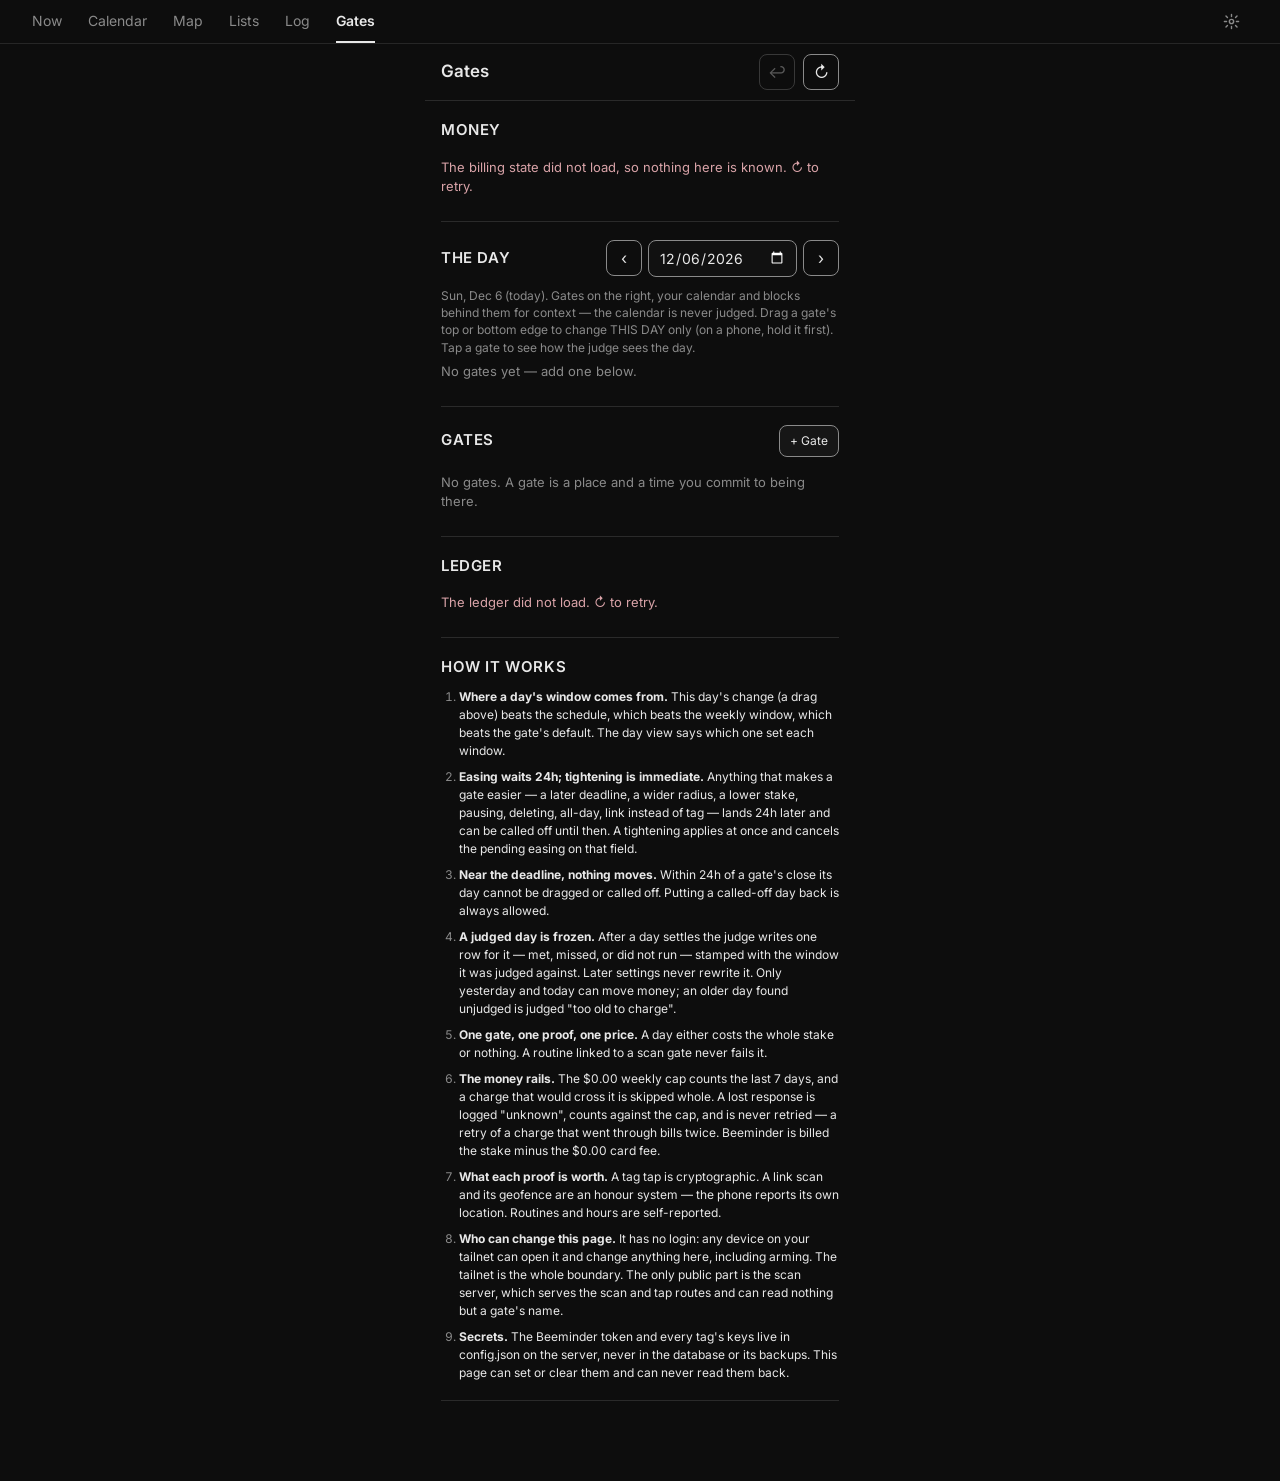
==== commit 18b0f20a: "Navigation: a top strip of tabs over every surface (8b) Now · Calendar · Map · Lists · Log · Gates a" ====
--- a/templates/gates.html
+++ b/templates/gates.html
@@ -12,8 +12,23 @@
   <link rel="stylesheet" href="/static/gates.css">
 </head>
 <body class="gd-body">
+  <!-- The app's top strip (8b), as links: this is its own document, and each
+       address reopens that surface in the app. `now` names no surface, so it
+       lands on the day rather than on the remembered route. -->
+  <nav id="top-nav">
+    <div class="tn-tabs">
+      <a class="tn-tab" href="/#/now">Now</a>
+      <a class="tn-tab" href="/#/calendar">Calendar</a>
+      <a class="tn-tab" href="/#/map">Map</a>
+      <a class="tn-tab" href="/#/lists">Lists</a>
+      <a class="tn-tab" href="/#/logs">Log</a>
+      <a class="tn-tab on" href="/gates">Gates</a>
+    </div>
+    <a class="tn-icon tn-gear" href="/#/settings" title="Settings">
+      <svg width="17" height="17" viewBox="0 0 24 24" fill="none" stroke="currentColor" stroke-width="2" stroke-linecap="round"><circle cx="12" cy="12" r="3"/><path d="M12 2v3M12 19v3M4.2 4.2l2.1 2.1M17.7 17.7l2.1 2.1M2 12h3M19 12h3M4.2 19.8l2.1-2.1M17.7 6.3l2.1-2.1"/></svg>
+    </a>
+  </nav>
   <header id="gd-head">
-    <a id="gd-back" href="/" title="Back to the app">‹ App</a>
     <h1>Gates</h1>
     <button id="gd-undo" class="gd-icon" title="Undo (Ctrl+Z)" disabled>↩</button>
     <button id="gd-reload" class="gd-icon" title="Re-read everything">↻</button>
--- a/static/style.css
+++ b/static/style.css
@@ -177,7 +177,12 @@
   height: 100dvh;
   height: var(--vvh, 100dvh);
   overflow: hidden;
-  background: var(--bg);
+  /* The day's own surface, not the page's (2026-09-30, Quentin: on a laptop
+     the phone layout's spare space either side should be the same colour).
+     On a phone #engage-root covers it all; on a wider window this is what
+     shows beside the 430px column, and a darker --bg made it read as a card
+     floating on a backdrop. */
+  background: var(--surface-mid);
 }
 
 #engage-root,
@@ -497,6 +502,8 @@
 .be-row-meta { font: 11px var(--font-mono); color: var(--text-secondary); }
 
 .be-row-sub { font-size: 12px; color: var(--text-secondary); }
+/* A block category's times: every one of them is the point, so they wrap. */
+.be-row-sub.be-row-sub-wrap { white-space: normal; line-height: 1.45; }
 
 /* Only a non-default state earns a badge — a default is not information. */
 .be-row-badge {
@@ -546,6 +553,10 @@
   line-height: 1.45;
   padding: 8px 20px 10px;
 }
+
+/* Settings -> AI changes: a sentence and its reason, stacked. */
+.be-ai-row { align-items: flex-start; }
+.be-ai-main { flex: 1; min-width: 0; }
 
 .be-hint {
   font-size: 12px;
@@ -1662,23 +1673,10 @@
 }
 .tl-ev-bar:hover { filter: brightness(1.35); }
 
-/* MOVED — this event is not where the calendar says it is (2026-08-24, asked
-   for). A darker, fuller edge in the event's OWN colour: against a 14% fill it
-   reads as a defined outline in both themes, where a mix toward the surface
-   would vanish into it on one of them. outline-offset:-1px keeps it inside the
-   box, so marking an event never nudges the ones beside it. */
-.tl-event-moved {
-  outline: 1px solid color-mix(in srgb, var(--ev-color, var(--accent)) 70%, #000);
-  outline-offset: -1px;
-}
-
-/* The same statement on the day's own list, where the row has no colour of its
-   own to deepen — so it borrows the ink the theme already trusts at this size
-   and stays a thin edge rather than a badge. */
-.eg-event-moved {
-  outline: 1px solid var(--text-secondary);
-  outline-offset: -1px;
-}
+/* MOVED draws NO EDGE (2026-09-30, Quentin's instruction: "no longer a
+   boundary around events that have been altered"). `.tl-event-moved` /
+   `.eg-event-moved` stay as markers — the bar's restore gesture reads the
+   class — and the tooltip still says where Google has it. */
 
 /* ── Shared event/block layout ───────────────────────────────── */
 
@@ -3239,6 +3237,17 @@
 
 .om-item:hover,
 .om-item:focus-visible { background: var(--surface-2); }
+
+/* A line the menu SAYS rather than offers: what the thing is for (a block's
+   purpose, 2026-09-30). Text, not a control, so it takes no hover. */
+.om-info {
+  padding: 6px 12px 8px;
+  margin-bottom: 2px;
+  border-bottom: 1px solid var(--border-soft);
+  color: var(--text-secondary);
+  font-size: 12px;
+  line-height: 1.35;
+}
 
 .om-danger { color: var(--block-red); }
 
@@ -4398,12 +4407,6 @@
   row-gap: 6px;
 }
 
-#eg-panel-btn {
-  align-self: center;
-  color: var(--text-secondary);
-  padding: 2px 6px 2px 0;
-  line-height: 0;
-}
 #eg-panel-btn:hover { color: var(--accent); }
 /* The eye while the mode is on. It is the one control that must stay findable
    in a washed-out app — the accent survives the filter better than
@@ -4461,26 +4464,6 @@
    constraint, drawn as a borrowed one. */
 .due-chip-inherited { border-style: dashed; opacity: 0.8; }
 .eg-spacer { flex: 1; }
-
-/* The context formula GROWS (2026-08-12). It is a sentence — `General ∧ ¬SF ∧
-   deep` — so with a few tags selected it outgrew one line and was clipped by the
-   header's row, which meant the thing telling you what the pool is filtered by
-   could not be read. It wraps instead, and the header grows with it: the formula
-   is the receipt for every hidden item, so it is the last thing that should be
-   truncated to save a few pixels. Right-aligned, because it is the row's tail. */
-.eg-domain {
-  font: 11px var(--font-mono);
-  background: var(--surface-2);
-  color: var(--text-primary);
-  border: 1px solid var(--border);
-  border-radius: 5px;
-  padding: 4px 8px;
-  white-space: normal;
-  overflow-wrap: anywhere;
-  text-align: right;
-  line-height: 1.45;
-  max-width: 62%;
-}
 
 /* The bar is fixed, so the day's scroller pads under it. */
 #engage-body { flex: 1; overflow-y: auto; padding: 4px 0 calc(var(--gbar-h) + 10px); }
@@ -4750,7 +4733,8 @@
 
 /* One rule, not two: the deferred block brings its own border-top, and when
    it sits directly under the day that would draw the same line twice. */
-.eg-day + .eg-pool-head { border-top: none; }
+.eg-day + .eg-pool-head,
+.eg-list > .eg-pool-head:first-child { border-top: none; }
 
 /* The first pool row should not sit on the line. */
 .eg-day + .eg-pool { padding-top: 10px; }
@@ -4841,18 +4825,79 @@
      this the capture bar sits behind the keyboard it just opened. */
   bottom: calc(100% - var(--vvh, 100%));
   width: 100%;
-  max-width: 430px;
   height: var(--gbar-h);
   z-index: 170;              /* above overlays (140–160), below the clarify
                                 sheet (200), people-timer (250), toast (400) */
   display: flex;
   align-items: center;
   gap: 9px;
-  padding: 0 14px env(safe-area-inset-bottom);
+  /* Full-width ground, 430px of content: on a phone the padding is the old
+     14px, and on a wider window the bar's own colour runs to both edges
+     instead of stopping in a strip of another one. */
+  padding: 0 max(14px, calc((100% - 430px) / 2 + 14px)) env(safe-area-inset-bottom);
   border-top: 1px solid var(--border);
   background: var(--surface-low);
 }
 .eg-cap-plus { font-size: 13px; color: var(--text-secondary); }
+/* THE TOP STRIP (Navigation Options 8b, 2026-10-01): one line of text tabs
+   over every surface, the eye and the Settings gear at its right. --tnav-h is
+   the top half of the layout contract --gbar-h is the bottom of: every
+   overlay starts under it (the contract block at the end of the file), so the
+   strip is visible and tappable from anywhere. z 170, the bar's layer — above
+   the overlays (140–165), below every sheet (200), which is modal. */
+:root { --tnav-h: calc(44px + env(safe-area-inset-top)); }
+#app { padding-top: var(--tnav-h); box-sizing: border-box; }
+#top-nav {
+  position: fixed;
+  top: 0; left: 0; right: 0;
+  height: var(--tnav-h);
+  padding: env(safe-area-inset-top) 14px 0;
+  box-sizing: border-box;
+  z-index: 170;
+  display: flex;
+  align-items: center;
+  gap: 6px;
+  background: var(--surface-mid);
+  border-bottom: 1px solid var(--border-soft);
+}
+/* The tabs scroll sideways on a phone; the two icons stay put beside them. */
+.tn-tabs {
+  flex: 1;
+  min-width: 0;
+  height: 100%;
+  display: flex;
+  align-items: stretch;
+  gap: 22px;
+  overflow-x: auto;
+  scrollbar-width: none;
+}
+.tn-tabs::-webkit-scrollbar { display: none; }
+.tn-tab {
+  flex: none;
+  display: flex;
+  align-items: center;
+  padding: 0;
+  font-size: 14px;
+  color: var(--text-secondary);
+  border-bottom: 2px solid transparent;
+  border-radius: 0;
+}
+.tn-tab:hover { color: var(--text-primary); }
+.tn-tab.on { color: var(--text-primary); font-weight: 600; border-bottom-color: var(--text-primary); }
+.tn-icon {
+  flex: none;
+  width: 34px; height: 34px;
+  display: flex; align-items: center; justify-content: center;
+  border-radius: 6px;
+  color: var(--text-secondary);
+}
+.tn-icon:hover { color: var(--text-primary); background: var(--surface-2); }
+#top-nav .tn-gear.on { color: var(--text-primary); background: var(--surface-2); }
+@media (min-width: 900px) {
+  #top-nav { padding: env(safe-area-inset-top) 32px 0; gap: 10px; }
+  .tn-tabs { gap: 26px; }
+}
+
 /* The mode chip: names where typed text lands; tap = back to inbox. */
 #bar-mode {
   font: 10px var(--font-mono);
@@ -4903,35 +4948,7 @@
 }
 #eg-undo:hover { color: var(--accent); }
 
-/* ── Context picker (top-right of Engage) ──────────────────── */
-/* Two tiers, and the COLOUR is the state: accent = include (or), gold =
-   require (and). One click cycles off → include → require → off. */
-#eg-ctx-menu {
-  position: absolute;
-  top: 46px;
-  right: 10px;
-  z-index: 30;
-  width: 288px;
-  max-height: 62%;
-  overflow-y: auto;
-  background: var(--surface-2);
-  border: 1px solid var(--border-soft);
-  border-radius: 12px;
-  padding: 12px 14px 10px;
-  box-shadow: 0 10px 32px var(--overlay);
-}
-
-.ctx-group {
-  font: 600 10px var(--font-ui);
-  letter-spacing: 0.09em;
-  text-transform: uppercase;
-  color: var(--text-secondary);
-  margin: 10px 0 6px;
-}
-.ctx-group:first-child { margin-top: 0; }
-
-.ctx-chips { display: flex; flex-wrap: wrap; gap: 6px; }
-
+/* The context chips — still drawn by the clarify sheet and the tag sheet. */
 .ctx-chip {
   font: 12px var(--font-ui);
   padding: 5px 11px;
@@ -4943,42 +4960,6 @@
 }
 .ctx-chip:hover { border-color: var(--accent); color: var(--text-primary); }
 .ctx-req { background: var(--gold); border-color: var(--gold); color: var(--on-accent); font-weight: 500; }
-/* An excluded domain (every domain not in force): visibly negated, still
-   clickable to become the one in force. */
-.ctx-not { opacity: 0.55; }
-/* The resting base: the block calendar's domain, required by where you ARE
-   rather than by a selection — outlined in gold, not filled. */
-.ctx-base { color: var(--gold); border-color: var(--gold); border-style: dashed; }
-
-.ctx-legend { font: 11px var(--font-ui); color: var(--text-secondary); }
-.ctx-legend b { color: var(--text-primary); font-weight: 600; }
-
-.ctx-foot {
-  display: flex;
-  align-items: center;
-  gap: 8px;
-  margin-top: 10px;
-  padding-top: 8px;
-  border-top: 1px solid var(--border);
-}
-#eg-ctx-clear {
-  margin-left: auto;
-  font: 10px var(--font-mono);
-  color: var(--accent);
-  padding: 2px 4px;
-}
-/* The device readout sits with the legends, not as a call to action — it is
-   a statement about which machine you are on, tappable only to correct it. */
-#eg-dev-swap {
-  font: 10px var(--font-mono);
-  color: var(--text-secondary);
-  padding: 2px 4px;
-  cursor: pointer;
-}
-
-/* The picker button is a button now, not a <select>. */
-button.eg-domain { cursor: pointer; }
-
 /* Every gap opens while a drag is in flight. Tap-to-arm-then-tap-a-gap went
    2026-08-11: a two-step gesture whose second target was invisible until the
    first step, on a surface where Show-on date+time already places an action. */
@@ -6013,6 +5994,779 @@
 
 .ep-none { color: var(--text-secondary); font-style: italic; }
 
+/* ── THE WEEK (2026-09-29, the "Calendar Week" design) ─────────
+   Seven days side by side, for a computer screen. The overlay widens to the
+   window only while the week is on (and only where it fits), so the
+   day view keeps the phone column it was drawn for. Every colour is a var —
+   the design's own greys are the surface ladder here, and its dot colours are
+   the app's gate vocabulary (grey due, green met, red missed), not a second
+   one. The two theme-dependent values are tokens the light appendix answers. */
+:root {
+  /* How much of a block's colour its stripes carry — halved on 2026-09-29
+     (asked for: the pastels were too loud) — and its drag bar on the day. */
+  --wk-hatch: 15%;
+  --wk-hatch-on: 30%;              /* a hovered or lit-up block's stripes */
+  --wk-bar: 30%;
+  --wk-seg-on: var(--surface-2);   /* the pressed half of a segmented switch */
+}
+
+#tl-view-seg { display: none; }
+/* 800px: the same number as WEEK_MQ in app.js. The week fills the window,
+   less a margin, up to 1600px — a laptop's width is what it is for. */
+@media (min-width: 800px) {
+  #tl-view-seg { display: inline-flex; }
+  #cal-overlay.cal-wk { max-width: min(1600px, calc(100vw - 32px)); }
+}
+#cal-overlay:not(.cal-wk) #cal-week { display: none; }
+#cal-overlay.cal-wk #right-panel,
+#cal-overlay.cal-wk #cal-strips { display: none; }
+
+#cal-week {
+  position: relative;
+  flex: 1;
+  min-height: 0;
+  display: flex;
+  flex-direction: column;
+  background: var(--surface-mid);
+}
+
+.wk-head {
+  display: flex;
+  flex-wrap: wrap;
+  align-items: center;
+  justify-content: space-between;
+  gap: 12px;
+  padding: 14px 20px;
+  flex: none;
+}
+.wk-nav, .wk-tools { display: flex; align-items: center; gap: 6px; }
+.wk-title {
+  font-size: 19px;
+  font-weight: 600;
+  color: var(--text-primary);
+  white-space: nowrap;
+  min-width: 150px;
+  text-align: center;
+}
+.wk-icon, .wk-btn {
+  display: inline-flex;
+  align-items: center;
+  gap: 6px;
+  background: none;
+  border: none;
+  border-radius: 6px;
+  color: var(--text-secondary);
+  cursor: pointer;
+  white-space: nowrap;
+}
+.wk-icon { padding: 6px; }
+.wk-btn { padding: 5px 9px; font-size: 13px; }
+.wk-btn.wk-icon { padding: 5px 7px; }
+.wk-icon:hover, .wk-btn:hover, .wk-btn.on { background: var(--surface-2); color: var(--text-primary); }
+.wk-icon:focus-visible, .wk-btn:focus-visible, .wk-seg button:focus-visible,
+.wk-day:focus-visible, .wk-gate:focus-visible, .wk-legend-btn:focus-visible {
+  outline: 2px solid var(--accent);
+  outline-offset: 2px;
+}
+.wk-mono { font-family: var(--font-mono); font-variant-numeric: tabular-nums; }
+.wk-fetch { font-size: 12px; }
+
+.wk-seg {
+  display: inline-flex;
+  gap: 2px;
+  background: var(--tint);
+  border-radius: 8px;
+  padding: 2px;
+  flex: none;
+}
+.wk-seg button {
+  border: none;
+  background: none;
+  border-radius: 6px;
+  padding: 5px 12px;
+  font-size: 12.5px;
+  color: var(--text-secondary);
+  cursor: pointer;
+}
+.wk-seg button.on {
+  background: var(--wk-seg-on);
+  color: var(--text-primary);
+  box-shadow: 0 1px 2px rgba(0, 0, 0, 0.12);
+}
+.wk-roles .wk-seg button { padding: 4px 9px; font-size: 12px; }
+
+.wk-grid {
+  display: grid;
+  grid-template-columns: 52px repeat(7, minmax(0, 1fr));
+  padding-right: 8px;
+}
+.wk-days { flex: none; padding-bottom: 8px; border-bottom: 1px solid var(--border-soft); }
+.wk-corner { display: flex; align-items: center; justify-content: center; }
+.wk-legend-btn {
+  width: 26px;
+  height: 26px;
+  border-radius: 50%;
+  border: none;
+  background: none;
+  color: var(--text-secondary);
+  cursor: pointer;
+  display: flex;
+  align-items: center;
+  justify-content: center;
+  padding: 0;
+}
+.wk-legend-btn:hover, .wk-legend-btn.on { background: var(--surface-2); color: var(--text-primary); }
+.wk-day {
+  display: flex;
+  flex-direction: column;
+  align-items: center;
+  gap: 3px;
+  padding: 4px 0;
+  border: none;
+  background: none;
+  border-radius: 8px;
+  cursor: pointer;
+}
+.wk-day:hover { background: var(--tint); }
+.wk-dow { font-size: 11px; letter-spacing: 0.04em; color: var(--text-secondary); }
+.wk-num {
+  width: 28px;
+  height: 28px;
+  border-radius: 50%;
+  display: flex;
+  align-items: center;
+  justify-content: center;
+  font-size: 15px;
+  color: var(--text-primary);
+  font-variant-numeric: tabular-nums;
+}
+.wk-today .wk-dow { color: var(--accent); font-weight: 600; }
+.wk-today .wk-num { background: var(--accent); color: var(--on-accent); font-weight: 600; }
+
+.wk-allday-row { flex: none; padding-top: 4px; padding-bottom: 4px; border-bottom: 1px solid var(--border-soft); }
+.wk-allday-cell { display: flex; flex-direction: column; gap: 2px; padding: 0 6px 0 4px; min-width: 0; }
+.wk-allday {
+  font-size: 11.5px;
+  padding: 1px 6px;
+  border-radius: 4px;
+  background: color-mix(in srgb, var(--ev-color, var(--accent)) 18%, var(--surface-mid));
+  color: var(--text-primary);
+  white-space: nowrap;
+  overflow: hidden;
+  text-overflow: ellipsis;
+  cursor: pointer;
+}
+
+.wk-scroll { flex: 1; min-height: 0; overflow-y: auto; }
+.wk-body { position: relative; padding-top: 10px; padding-bottom: 16px; }
+.wk-gutter { position: relative; }
+.wk-hour {
+  position: absolute;
+  left: 10px;
+  font: 11px var(--font-mono);
+  color: var(--text-secondary);
+  font-variant-numeric: tabular-nums;
+}
+.wk-col { position: relative; border-left: 1px solid var(--border-soft); }
+.wk-line { position: absolute; left: 0; right: 0; border-top: 1px solid var(--grid-line); }
+
+/* A block is a HATCH under the day, not a box: it is the time's standing
+   purpose, and the events and gates on it are what you actually read. */
+.wk-block {
+  position: absolute;
+  left: 0;
+  right: 0;
+  background: repeating-linear-gradient(135deg,
+    color-mix(in srgb, var(--block-color) var(--wk-hatch), transparent) 0 1.5px,
+    transparent 1.5px 7px);
+}
+
+.wk-evs { position: absolute; left: 10px; right: 18px; top: 0; bottom: 0; pointer-events: none; }
+.wk-ev {
+  position: absolute;
+  padding: 3px 6px;
+  border-radius: 5px;
+  overflow: hidden;
+  cursor: pointer;
+  pointer-events: auto;
+  background: color-mix(in srgb, var(--ev-color, var(--accent)) 18%, var(--surface-mid));
+  box-shadow: 0 0 0 1.5px var(--surface-mid);
+}
+.wk-ev-short { padding-top: 0; padding-bottom: 0; display: flex; align-items: center; }
+.wk-ev-moved { outline: 1px solid color-mix(in srgb, var(--ev-color, var(--accent)) 70%, #000); outline-offset: -1px; }
+.wk-ev-name {
+  font-size: 12px;
+  font-weight: 600;
+  line-height: 1.3;
+  color: var(--text-primary);
+  white-space: nowrap;
+  overflow: hidden;
+  text-overflow: ellipsis;
+}
+.wk-ev-time {
+  font-size: 10.5px;
+  line-height: 1.3;
+  /* Secondary text on a TINTED fill: plain --text-secondary measured 4.04:1
+     on a dark event, so it is pulled a third of the way to primary. */
+  color: color-mix(in srgb, var(--text-secondary) 65%, var(--text-primary));
+  white-space: nowrap;
+  overflow: hidden;
+  text-overflow: ellipsis;
+}
+
+.wk-gate, .wk-leg-mark {
+  display: flex;
+  align-items: center;
+  justify-content: center;
+  color: var(--gate-open);
+}
+.wk-gate {
+  position: absolute;
+  right: 1px;
+  width: 14px;
+  height: 14px;
+  padding: 0;
+  border: none;
+  border-radius: 50%;
+  background: var(--surface-mid);
+  cursor: pointer;
+  z-index: 2;
+}
+/* The mark is round and 14px; its target is not. A finger gets the band
+   around it, which is otherwise empty column edge. */
+.wk-gate::after { content: ''; position: absolute; inset: -8px -2px -8px -10px; }
+.wk-gate-dot { width: 8px; height: 8px; border-radius: 50%; background: currentColor; }
+.wk-gate-met { color: var(--gate-met); }
+.wk-gate-missed { color: var(--gate-missed); }
+.wk-gate-off.wk-gate-role svg { opacity: 0.5; }
+
+.wk-now {
+  position: absolute;
+  left: 0;
+  right: 0;
+  border-top: 1.5px solid var(--accent);
+  pointer-events: none;
+  z-index: 3;
+}
+.wk-now::before {
+  content: '';
+  position: absolute;
+  left: -4px;
+  top: -4.5px;
+  width: 7px;
+  height: 7px;
+  border-radius: 50%;
+  background: var(--accent);
+}
+
+.wk-pop {
+  position: absolute;
+  z-index: 30;
+  background: var(--surface-mid);
+  border: 1px solid var(--border);
+  border-radius: 12px;
+  box-shadow: 0 12px 36px rgba(0, 0, 0, 0.28);
+  display: flex;
+  flex-direction: column;
+}
+.wk-range-pop { right: 20px; top: 58px; width: 380px; max-width: calc(100% - 40px); padding: 16px 18px; gap: 12px; }
+.wk-legend-pop { left: 12px; top: 112px; width: 230px; padding: 14px 16px; gap: 14px; font-size: 12.5px; }
+.wk-pop-head { display: flex; align-items: center; justify-content: space-between; font-size: 15px; font-weight: 600; color: var(--text-primary); }
+.wk-pop-note { font-size: 12.5px; line-height: 1.5; color: var(--text-secondary); }
+.wk-roles { display: flex; flex-direction: column; }
+.wk-role-row {
+  display: flex;
+  align-items: center;
+  justify-content: space-between;
+  gap: 10px;
+  padding: 9px 8px;
+  margin: 0 -8px;
+  border-radius: 8px;
+}
+.wk-role-focus { background: var(--tint); }
+.wk-role-name { display: flex; flex-direction: column; gap: 1px; min-width: 0; font-size: 13.5px; color: var(--text-primary); }
+.wk-role-meta { font-size: 11px; color: var(--text-secondary); white-space: nowrap; }
+.wk-role-meta a { color: var(--accent); }
+.wk-pop-foot {
+  display: flex;
+  align-items: center;
+  justify-content: space-between;
+  padding-top: 10px;
+  border-top: 1px solid var(--border-soft);
+  font-size: 12px;
+  color: var(--text-secondary);
+}
+.wk-link { background: none; border: none; padding: 2px 4px; font-size: 12px; color: var(--accent); cursor: pointer; }
+.wk-leg-sec { display: flex; flex-direction: column; gap: 7px; }
+.wk-leg-h { font-size: 10.5px; letter-spacing: 0.06em; text-transform: uppercase; color: var(--text-secondary); }
+.wk-leg { display: flex; align-items: center; gap: 8px; color: var(--text-primary); white-space: nowrap; }
+.wk-leg-mark { width: 18px; flex: none; }
+.wk-leg-block, .wk-leg-ev { width: 18px; height: 12px; border-radius: 3px; flex: none; }
+.wk-leg-block {
+  background: repeating-linear-gradient(135deg,
+    color-mix(in srgb, var(--block-color) var(--wk-hatch), transparent) 0 1.5px,
+    transparent 1.5px 7px);
+  box-shadow: inset 0 0 0 1px color-mix(in srgb, var(--block-color) 60%, transparent);
+}
+.wk-leg-ev { background: color-mix(in srgb, var(--ev-color, var(--accent)) 18%, var(--surface-mid)); }
+.wk-leg-note { font-size: 11.5px; line-height: 1.45; color: var(--text-secondary); white-space: normal; }
+
+/* ── THE DAY WEARS A WEEK COLUMN'S STYLE (2026-09-29, Quentin's instruction:
+   "the day calendar the same exact style as an individual day of the week").
+   Only the LOOK changes: every layer, every drag, the plan tool and the gate
+   read-out are the day view's own, so each rule here restyles an element the
+   day already draws rather than adding a second one. Scoped to #cal-overlay so
+   it outranks the older timeline rules wherever they sit in the file.
+
+   The gutter is the week's 52px; blocks are its hatch with the design's 4px
+   bar kept as the drag handle; events are its soft cards, in lanes; a gate is
+   its dot in the right rail; the now line is its line. */
+#cal-overlay .tl-hour-label { width: 52px; padding-left: 10px; font-size: 11px; }
+#cal-overlay #tl-blocks-layer,
+#cal-overlay #tl-gcal-layer,
+#cal-overlay #tl-plan-layer { left: 52px; right: 0; }
+#cal-overlay #tl-blocks-layer { border-left: 1px solid var(--border-soft); }
+
+#cal-overlay .tl-block {
+  padding: 0;
+  border-radius: 0;
+  min-height: 0;
+  background: repeating-linear-gradient(135deg,
+    color-mix(in srgb, var(--block-color) var(--wk-hatch), transparent) 0 1.5px,
+    transparent 1.5px 7px);
+}
+/* Unlabelled, as in the week: the name is the block's tooltip and the first
+   line of its menu. */
+#cal-overlay .tl-block .tl-text { display: none; }
+/* THE BAR IS IMPLIED (2026-09-30, Quentin's instruction: "remove the ugly left
+   bar"). A painted stripe on every block drew a rule down the left of every
+   column; the handle is now an unpainted 10px band at the block's left edge —
+   the events start just past it, so it is never under one — that tints only
+   while the pointer is on it, which is the one moment it has to be found. */
+#cal-overlay .tl-block-bar {
+  left: 0;
+  top: 0;
+  bottom: 0;
+  width: 10px;
+  border-radius: 0;
+  background: transparent;
+}
+#cal-overlay .tl-block:not(.tl-block-cont):not(.tl-block-cancelled) .tl-block-bar:hover {
+  filter: none;
+  background: color-mix(in srgb, var(--block-color) var(--wk-bar), transparent);
+}
+/* With no bar to turn red, a cancelled block says so in its hatch. */
+#cal-overlay .tl-block-cancelled {
+  background: repeating-linear-gradient(135deg,
+    color-mix(in srgb, var(--danger) var(--wk-hatch), transparent) 0 1.5px,
+    transparent 1.5px 7px);
+}
+
+/* A CATEGORY LIT UP (initCalBlockPin, 2026-09-30, the "Calendar Block
+   Hover" design, 6b). Hovering a block rings it and deepens its stripes; the
+   lit-up and faded states are one generated rule (#cal-pin-style) keyed on
+   data-cat, so these are only the parts that do not name a category. */
+#cal-overlay .tl-block { transition: opacity 0.15s; }
+@media (hover: hover) {
+  #cal-overlay .tl-block[data-cat]:hover {
+    --wk-hatch: var(--wk-hatch-on);
+    box-shadow: inset 0 0 0 1px color-mix(in srgb, var(--block-color) 60%, transparent);
+  }
+}
+.cal-pin-sw {
+  width: 14px;
+  height: 11px;
+  border-radius: 2px;
+  flex: none;
+  align-self: center;
+  background: repeating-linear-gradient(135deg,
+    color-mix(in srgb, var(--block-color) var(--wk-hatch-on), transparent) 0 1.5px,
+    transparent 1.5px 5px);
+  box-shadow: inset 0 0 0 1px color-mix(in srgb, var(--block-color) 60%, transparent);
+}
+/* The one-line label at a hovered block's top. Fixed to the viewport rather
+   than inside the block, so the events drawn over a block cannot cover it. */
+#blk-hover {
+  position: fixed;
+  z-index: 175;
+  display: flex;
+  align-items: baseline;
+  gap: 6px;
+  padding: 1px 6px;
+  border-radius: 4px;
+  background: color-mix(in srgb, var(--surface) 96%, transparent);
+  box-shadow: 0 2px 8px rgba(0, 0, 0, 0.18);
+  font-size: 11px;
+  white-space: nowrap;
+  overflow: hidden;
+  pointer-events: none;
+}
+#blk-hover b { font-weight: 600; color: var(--text-primary); }
+#blk-hover span:last-child { color: var(--text-secondary); overflow: hidden; text-overflow: ellipsis; }
+#cal-pin-bar {
+  display: flex;
+  align-items: center;
+  flex-wrap: wrap;
+  gap: 4px 10px;
+  min-height: 40px;
+  padding: 4px 12px 4px 16px;
+  border-top: 1px solid var(--border-soft);
+  border-bottom: 1px solid var(--border-soft);
+  background: var(--surface-low);
+  font-size: 13px;
+}
+.cal-pin-name { font-weight: 600; color: var(--text-primary); white-space: nowrap; }
+.cal-pin-what {
+  flex: 1;
+  min-width: 0;
+  color: var(--text-primary);
+  white-space: nowrap;
+  overflow: hidden;
+  text-overflow: ellipsis;
+}
+.cal-pin-stats { font: 12px var(--font-mono); color: var(--text-secondary); white-space: nowrap; }
+/* A phone: what the stretch is for takes its own line under the name. */
+@media (max-width: 600px) {
+  .cal-pin-what { order: 10; flex-basis: 100%; }
+}
+
+#cal-overlay .tl-gcal-event {
+  right: auto;
+  padding: 3px 6px;
+  border-radius: 5px;
+  min-height: 0;
+  overflow: hidden;
+  background: color-mix(in srgb, var(--ev-color, var(--accent)) 18%, var(--surface-mid));
+  box-shadow: 0 0 0 1.5px var(--surface-mid);
+  color: var(--text-primary);
+}
+#cal-overlay .tl-event-tight { display: flex; align-items: center; }
+#cal-overlay .tl-event-row { display: block; }
+#cal-overlay .tl-event-summary { font-size: 12px; font-weight: 600; color: var(--text-primary); }
+#cal-overlay .tl-event-time {
+  font-size: 10.5px;
+  line-height: 1.3;
+  opacity: 1;
+  overflow: hidden;
+  text-overflow: ellipsis;
+  color: color-mix(in srgb, var(--text-secondary) 65%, var(--text-primary));
+}
+/* The touch drag handle keeps its target and loses its paint. */
+#cal-overlay .tl-ev-bar { background: transparent; }
+
+#cal-overlay .tl-qr-line { color: var(--gate-open); }
+#cal-overlay .tl-qr-line.wk-gate-met { color: var(--gate-met); }
+#cal-overlay .tl-qr-line.wk-gate-missed { color: var(--gate-missed); }
+#cal-overlay .tl-qr-label {
+  right: 3px;
+  top: -7px;
+  width: 14px;
+  height: 14px;
+  border-radius: 50%;
+  background: var(--surface-mid);
+  color: inherit;
+  cursor: pointer;
+}
+/* A gate's mark is dragged to move that day's window (2026-09-30); a called-off
+   day has no deadline to move, so it keeps the plain pointer. */
+#cal-overlay .tl-qr-line:not(.wk-gate-off) .tl-qr-label,
+#cal-week .wk-gate:not(.wk-gate-off) { cursor: grab; }
+#cal-overlay .tl-qr-selected .tl-qr-label {
+  box-shadow: 0 0 0 2px var(--surface-mid), 0 0 0 3.5px currentColor;
+}
+
+#cal-overlay #tl-current-time {
+  left: 52px;
+  height: 0;
+  background: none;
+  border-top: 1.5px solid var(--accent);
+}
+#cal-overlay #tl-current-time::before { left: -4px; top: -4.5px; width: 7px; height: 7px; }
+
+/* The two gate states the week added: called off is a hollow ring, paused a
+   faded mark — shown, and plainly not in force. */
+.wk-gate-off .wk-gate-dot { background: none; box-shadow: inset 0 0 0 1.5px currentColor; }
+.wk-gate-paused { opacity: 0.45; }
+
+/* ↻ says it is working while it re-reads the calendar. */
+@keyframes wk-spin { to { transform: rotate(360deg); } }
+.cal-refreshing #refresh-btn,
+.cal-refreshing [data-wk="refresh"] svg { animation: wk-spin 0.8s linear infinite; }
+
+/* ── NOW PAGE MINIMAL v2 (2026-09-29, Quentin's design) ───────────────
+   The home screen, turned down: the day and its arrows, one chip naming what
+   is running now that folds the whole agenda out, a plain to-do list, and a
+   click below it to add one. Every behaviour is the one Engage already had;
+   this block is its look. The design's greys are the surface ladder here, and
+   everything is scoped to #engage-header / #engage-body because .eg-check is
+   also the routine runner's box.
+   --eg-ev-swatch: how much of a calendar's colour its swatch carries — a
+   pastel on the dark surface needs more of itself to show at 14px. */
+:root { --eg-ev-swatch: 55%; }
+#engage-header {
+  align-items: center;
+  padding: 18px 12px 10px 8px;
+  border-bottom: none;
+  gap: 4px;
+}
+#engage-header .eg-nav {
+  display: flex;
+  padding: 6px;
+  border-radius: 6px;
+  color: var(--text-secondary);
+}
+#engage-header .eg-nav:hover { background: var(--surface-2); color: var(--text-primary); }
+#engage-header .eg-day-btn { align-items: baseline; gap: 6px; }
+#engage-header .eg-day-name { font-size: 24px; font-weight: 700; letter-spacing: -0.01em; }
+#engage-header .eg-day-date { font: 14px var(--font-mono); color: var(--text-secondary); }
+
+/* The chip. */
+#engage-body .eg-now-chip {
+  display: flex;
+  align-items: center;
+  gap: 10px;
+  margin: 0 8px 10px;
+  padding: 9px 10px;
+  border: none;
+  border-radius: 8px;
+  background: none;
+  cursor: pointer;
+  text-align: left;
+}
+#engage-body .eg-now-chip:hover,
+#engage-body .eg-now-chip-on { background: var(--surface-2); }
+.eg-now-name { font-size: 15px; color: var(--text-primary); white-space: nowrap; }
+.eg-now-chev { color: var(--text-secondary); flex: none; transition: transform 0.2s; }
+.eg-now-chip-on .eg-now-chev { transform: rotate(180deg); }
+
+/* A swatch says what KIND of row it is, the way the design draws it: a
+   block's hatch, an event's calendar tint, a gate's dot. */
+.eg-swatch { width: 14px; height: 14px; border-radius: 3px; flex: none; }
+.eg-swatch-block {
+  background: repeating-linear-gradient(135deg,
+    color-mix(in srgb, var(--block-color) 55%, transparent) 0 1.5px,
+    transparent 1.5px 4.5px);
+}
+.eg-swatch-ev { background: color-mix(in srgb, var(--ev-color, var(--accent)) var(--eg-ev-swatch), var(--surface-mid)); }
+.eg-swatch-free { background: var(--surface-2); }
+.eg-swatch-none { visibility: hidden; }
+.eg-swatch-gate { display: flex; align-items: center; justify-content: center; }
+.eg-swatch-gate::before {
+  content: '';
+  width: 8px;
+  height: 8px;
+  border-radius: 50%;
+  background: var(--gate-open);
+}
+.eg-qr-success .eg-swatch-gate::before { background: var(--gate-met); }
+.eg-qr-failed .eg-swatch-gate::before { background: var(--gate-missed); }
+.eg-qr-partial .eg-swatch-gate::before { background: var(--gate-half); }
+
+/* The agenda. */
+.eg-day-closed { display: none; }
+#engage-body .eg-day:not(:empty) { padding-bottom: 8px; border-bottom: none; }
+#engage-body .eg-day .eg-row { gap: 12px; padding: 8px 16px; }
+#engage-body .eg-day .eg-time { width: 42px; font: 12.5px var(--font-mono); color: var(--text-secondary); }
+#engage-body .eg-day .eg-end { font: 12.5px var(--font-mono); color: var(--text-secondary); }
+#engage-body .eg-day .eg-text { font-size: 15px; font-weight: 400; }
+#engage-body .eg-day .eg-qr-label { font: 15px var(--font-ui); letter-spacing: 0; color: var(--text-primary); }
+/* The design fades a past row to 45%, which took its text under 4.5:1. The
+   text goes secondary instead (5.4:1, still plainly "done with"), and only
+   the swatch fades. */
+#engage-body .eg-day .eg-past .eg-text { color: var(--text-secondary); }
+#engage-body .eg-day .eg-past .eg-swatch { opacity: 0.45; }
+#engage-body .eg-day .eg-now { background: var(--tint); border-radius: 0; }
+#engage-body .eg-day .eg-now .eg-text { font-weight: 600; }
+#engage-body .eg-day .eg-now .eg-time,
+#engage-body .eg-day .eg-now .eg-end { color: var(--text-secondary); }
+
+/* The to-do list. */
+.eg-todo-head {
+  border-top: 1px solid var(--border-soft);
+  padding: 18px 16px 8px;
+  font-size: 13px;
+  font-weight: 600;
+  letter-spacing: 0.02em;
+  color: var(--text-secondary);
+}
+#engage-body .eg-pool { padding: 0 8px; }
+#engage-body .eg-pool .eg-row { gap: 12px; padding: 8px; border-radius: 6px; }
+#engage-body .eg-pool .eg-row:hover { background: var(--tint); }
+#engage-body .eg-pool .eg-text { font-size: 16px; line-height: 1.4; color: var(--text-primary); }
+#engage-body .eg-inprog .eg-text { color: var(--text-primary); }
+#engage-body .eg-check,
+#engage-body .eg-run {
+  width: 18px;
+  height: 18px;
+  margin-top: 2px;
+  border: 1.5px solid var(--text-secondary);
+  border-radius: 4px;
+  background: var(--surface-mid);
+  display: flex;
+  align-items: center;
+  justify-content: center;
+}
+#engage-body .eg-check:hover { border-color: var(--accent); }
+#engage-body .eg-check-started { border-color: var(--accent); }
+.eg-check-dot { width: 8px; height: 8px; border-radius: 50%; background: var(--accent); }
+#engage-body .eg-tag { border: none; padding: 0; font-size: 11px; }
+
+/* ── NOW PAGE WIDE, 4b (2026-09-30, Quentin's design) ─────────────────
+   A wide window gets three columns: the day and the chip in a column LEFT of
+   the list, right-aligned against it; the list in the middle; the eye in the
+   column to its right; and the capture bar docked under all three, its field
+   under the list. The wrappers that make the columns are nothing on a phone
+   (display: contents), so the narrow page is untouched. The side columns are
+   FIXED — the list is what scrolls — so the day and its agenda stay put beside
+   it, and the agenda opens downward in its column instead of pushing the list.
+
+   IT SCALES FROM THREE TOKENS, not from pixel constants (2026-09-30, Quentin:
+   "make sure this design scales well and flexibly"). --eg-measure is the
+   list's width: the design's 640px on a laptop, narrowing toward 460px so the
+   layout can start at 900px (a side column never under 220px), and widening
+   to 720px on a big screen so the list is not a strip down the middle of it.
+   Every column edge — the day, the side, the eye, the bar's three cells — is
+   derived from it, so they cannot drift apart. The side column's top comes
+   from the day's own fixed row heights rather than from a measured offset. */
+.eg-head-day, .eg-side, .eg-list, .gbar-cap, .gbar-acts { display: contents; }
+@media (min-width: 900px) {
+  :root {
+    --eg-measure: clamp(460px, calc(100vw - 440px), 720px);
+    --eg-side-w: calc((100vw - var(--eg-measure)) / 2);
+    --eg-gutter: clamp(16px, 2.4vw, 32px);
+    --eg-col-top: calc(var(--tnav-h) + clamp(16px, 3.5vh, 28px));
+    --eg-day-rows: 32px 28px;
+    --eg-day-h: calc(32px + 28px + 2px);
+  }
+  #engage-root { max-width: none; }
+  #engage-header { display: contents; }
+  #engage-header .eg-spacer { display: none; }
+  #engage-header .eg-head-day {
+    position: fixed;
+    top: var(--eg-col-top);
+    left: 0;
+    width: var(--eg-side-w);
+    padding: 0 var(--eg-gutter);
+    box-sizing: border-box;
+    display: grid;
+    grid-template-columns: auto auto auto auto;
+    grid-template-rows: var(--eg-day-rows);
+    justify-content: end;
+    align-items: center;
+    column-gap: 2px;
+    row-gap: 2px;
+  }
+  /* The name over "‹ 30 Sep ›", the way the design stacks it. The button
+     still takes the click — its children are its own. Off today, the pill
+     back sits on the date's line, so the column never grows into the chip
+     under it. A long name in a narrow column ellipsises rather than spill. */
+  #engage-header .eg-day-btn { display: contents; }
+  #engage-header .eg-day-name {
+    grid-row: 1; grid-column: 1 / -1; justify-self: end; cursor: pointer;
+    max-width: 100%;
+  }
+  #engage-header #eg-today { grid-row: 2; grid-column: 1; margin-right: 6px; }
+  #engage-header #eg-prev { grid-row: 2; grid-column: 2; }
+  #engage-header .eg-day-date { grid-row: 2; grid-column: 3; cursor: pointer; }
+  #engage-header #eg-next { grid-row: 2; grid-column: 4; }
+
+  #engage-body {
+    align-self: center;
+    width: var(--eg-measure);
+    padding: clamp(20px, 4vh, 34px) 20px calc(var(--gbar-h) + 10px);
+    border-left: 1px solid var(--border-soft);
+    border-right: 1px solid var(--border-soft);
+    /* The whole column under the list is the add row's door, not a 120px
+       strip of it — on a tall window that strip ended a third of the way
+       down. */
+    display: flex;
+    flex-direction: column;
+  }
+  #engage-body #eg-main { flex: none; }
+  #eg-add-zone { flex: 1; display: flex; flex-direction: column; }
+  #eg-add-fill { flex: 1; }
+  #engage-body .eg-side {
+    position: fixed;
+    top: calc(var(--eg-col-top) + var(--eg-day-h) + 12px);
+    left: 0;
+    width: var(--eg-side-w);
+    max-height: calc(var(--vvh, 100dvh) - var(--eg-col-top) - var(--eg-day-h) - 12px
+                     - var(--gbar-h) - 12px);
+    overflow-y: auto;
+    padding: 0 calc(var(--eg-gutter) - 8px) 0 var(--eg-gutter);
+    box-sizing: border-box;
+    display: flex;
+    flex-direction: column;
+    align-items: flex-end;
+  }
+  #engage-body .eg-side .eg-now-chip { margin: 0 0 8px; max-width: 100%; }
+  #engage-body .eg-side .eg-now-name { overflow: hidden; text-overflow: ellipsis; }
+  #engage-body .eg-side .eg-day { width: 100%; max-width: 380px; }
+  /* The agenda answers to ITS COLUMN's width, not the window's: one line a
+     row, the name ellipsised, and in a narrow column (a 900px window leaves
+     220px) the end times go — the start is what you scan for, and the chip's
+     own row says what is running now. */
+  #engage-body .eg-side { container-type: inline-size; }
+  #engage-body .eg-side .eg-day .eg-text { white-space: nowrap; overflow: hidden; text-overflow: ellipsis; }
+  @container (max-width: 320px) {
+    #engage-body .eg-side .eg-day .eg-row { gap: 8px; padding: 7px 8px; }
+    #engage-body .eg-side .eg-day .eg-time { width: 38px; font-size: 11.5px; }
+    #engage-body .eg-side .eg-day .eg-end { display: none; }
+  }
+  #engage-body .eg-todo-head { border-top: none; padding: 0 8px 10px; }
+  /* The routine card opens in the right column, beside the list, rather than
+     over the far edge of the window. */
+  #engage-body .eg-rt-pop {
+    position: fixed;
+    top: calc(var(--eg-col-top) + 40px);
+    left: calc(50% + var(--eg-measure) / 2 + 12px);
+    width: min(300px, calc(var(--eg-side-w) - 24px));
+    max-height: calc(var(--vvh, 100dvh) - var(--eg-col-top) - 40px - var(--gbar-h) - 12px);
+  }
+
+  #global-bar {
+    max-width: none;
+    display: grid;
+    grid-template-columns: minmax(0, 1fr) var(--eg-measure) minmax(0, 1fr);
+    gap: 0;
+    padding: 0 0 env(safe-area-inset-bottom);
+  }
+  #global-bar .gbar-cap {
+    grid-column: 2;
+    display: flex;
+    align-items: center;
+    gap: 12px;
+    padding: 0 28px;
+    min-width: 0;
+  }
+  #global-bar .gbar-acts {
+    grid-column: 3;
+    display: flex;
+    align-items: center;
+    gap: clamp(6px, 1vw, 12px);
+    padding: 0 var(--eg-gutter);
+    min-width: 0;
+  }
+  #global-bar .eg-cap-plus { font-size: 18px; color: var(--accent); }
+  #global-bar #eg-capture { font-size: 15px; min-width: 0; }
+}
+
+/* The add row, and the space under the list that opens it. */
+#eg-add-zone { padding: 0 8px; }
+#engage-body .eg-add-row { gap: 12px; padding: 8px; align-items: flex-start; }
+#engage-body .eg-check-ghost { cursor: default; }
+#eg-add-input {
+  flex: 1;
+  border: none;
+  outline: none;
+  background: transparent;
+  font-size: 16px;
+  line-height: 1.4;
+  color: var(--text-primary);
+  padding: 0;
+}
+#eg-add-fill { min-height: 120px; cursor: text; }
+
 /* ---- Light theme ---- */
 
 /* One contiguous appendix: the palette swap, then the handful of rules whose
@@ -6087,6 +6841,13 @@
    they are DEEP here (--block-red #a8434c, --block-green #2f7d63, --on-hold
    #6b7480) because they sit on a white page. */
 :root.theme-light {
+  --eg-ev-swatch: 30%;
+  /* The week: block pastels need more of themselves to show as stripes on
+     white, and the pressed half of a switch is the white card, not a grey. */
+  --wk-hatch: 28%;
+  --wk-hatch-on: 50%;
+  --wk-bar: 55%;
+  --wk-seg-on: #ffffff;
   --on-gate: #ffffff;
   --gate-dismissed: #c4c9cf;
   --on-gate-dismissed: #1f2328;
@@ -6269,15 +7030,6 @@
 .ctx-sheet-tag { font: 12px var(--font-mono); color: var(--accent); }
 .ctx-live { color: var(--success); }
 .ctx-dead { color: var(--text-secondary); }
-#eg-time-gate {
-  font: 10px var(--font-mono);
-  color: var(--text-secondary);
-  padding: 2px 4px;
-  cursor: pointer;
-}
-/* Off is a state you should notice — time-bound work is showing regardless
-   of the clock, which is exactly the thing you asked to be hidden. */
-#eg-time-gate.ctx-gate-off { color: var(--danger); }
 #map-sort {
   flex: none;
   font: 10px var(--font-mono);
@@ -6717,3 +7469,10 @@
 }
 .tl-refresh-btn.tl-plan-on { border-color: var(--text-secondary); color: var(--accent); }
 
+/* ── The top strip's half of the same contract ───────────────────────────
+   Every full-screen layer starts UNDER the strip rather than covering it.
+   Sheets are not listed: they are modal at z 200 and cover it on purpose. */
+.m-overlay, #hub-overlay, #logs-overlay, #map-overlay, #modal-overlay, #flow-run {
+  top: var(--tnav-h);
+}
+#flow-run { height: calc(var(--vvh, 100dvh) - var(--gbar-h) - var(--tnav-h)); }
--- a/static/gates.css
+++ b/static/gates.css
@@ -5,18 +5,20 @@
    and containers --border — the app's measured rule. */
 
 html, body { height: auto; min-height: 100%; }
-body.gd-body { background: var(--bg); }
+body.gd-body { background: var(--bg); padding-top: var(--tnav-h); }
+/* Under the sheet (40/41) and the toast here, not the app's 170: this page's
+   layers are numbered small. */
+.gd-body #top-nav { background: var(--bg); z-index: 30; }
+.gd-body .tn-tab { text-decoration: none; }
 body.gd-sheet-open { overflow: hidden; }
 
 #gd-head {
-  position: sticky; top: 0; z-index: 20;
+  position: sticky; top: var(--tnav-h); z-index: 20;
   display: flex; align-items: center; gap: 8px;
   max-width: 430px; margin: 0 auto; padding: 10px 16px;
   background: var(--bg); border-bottom: 1px solid var(--border);
 }
 #gd-head h1 { font-size: 17px; font-weight: 600; flex: 1; }
-#gd-back { color: var(--text-secondary); text-decoration: none; font-size: 14px; padding: 6px 4px; }
-#gd-back:hover { color: var(--text-primary); }
 .gd-icon {
   min-width: 36px; height: 36px; border-radius: 8px; font-size: 16px;
   border: 1px solid var(--text-secondary); color: var(--text-primary);
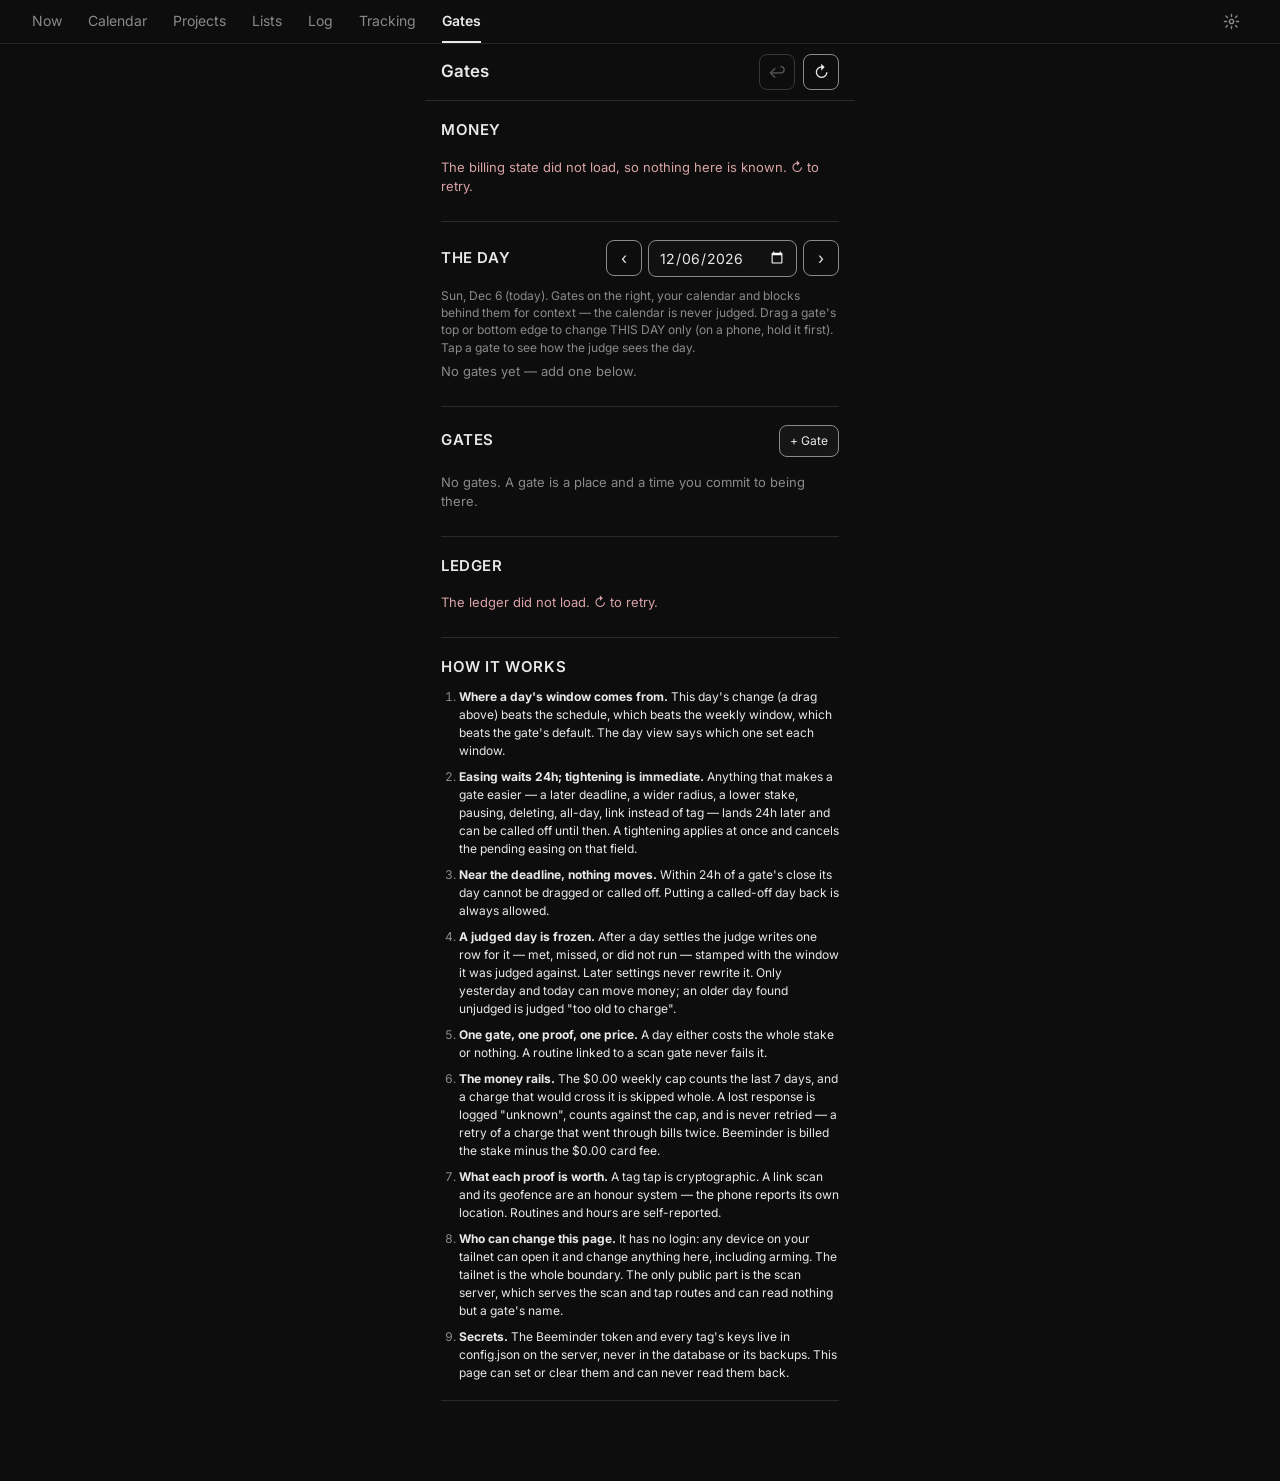
==== commit a40bacc3: "Projects page (9a), pages instead of popups, the dock is for capture MAP is the Projects tab and wea" ====
--- a/templates/gates.html
+++ b/templates/gates.html
@@ -19,9 +19,10 @@
     <div class="tn-tabs">
       <a class="tn-tab" href="/#/now">Now</a>
       <a class="tn-tab" href="/#/calendar">Calendar</a>
-      <a class="tn-tab" href="/#/map">Map</a>
+      <a class="tn-tab" href="/#/map">Projects</a>
       <a class="tn-tab" href="/#/lists">Lists</a>
       <a class="tn-tab" href="/#/logs">Log</a>
+      <a class="tn-tab" href="/#/tracking">Tracking</a>
       <a class="tn-tab on" href="/gates">Gates</a>
     </div>
     <a class="tn-icon tn-gear" href="/#/settings" title="Settings">
--- a/static/style.css
+++ b/static/style.css
@@ -218,42 +218,6 @@
 }
 .m-title { flex: 1; font-size: 14px; font-weight: 600; color: var(--text-primary); }
 
-/* The ≡ hub: an icon-rail sheet above the capture bar. */
-#hub-overlay {
-  position: fixed;
-  inset: 0;
-  background: var(--overlay);
-  z-index: 160;
-  display: flex;
-  align-items: flex-end;
-  justify-content: center;
-}
-
-#hub-rail {
-  width: 100%;
-  max-width: 430px;
-  background: var(--surface);
-  border: 1px solid var(--border);
-  border-radius: 14px 14px 0 0;
-  padding: 16px 10px 22px;
-  display: grid;
-  grid-template-columns: repeat(3, 1fr);
-  gap: 6px;
-}
-
-.hub-btn {
-  display: flex;
-  flex-direction: column;
-  align-items: center;
-  gap: 6px;
-  padding: 12px 0 10px;
-  border-radius: 10px;
-  color: var(--text-secondary);
-  font-size: 11px;
-  font-weight: 600;
-}
-.hub-btn:hover { background: var(--surface-2); color: var(--text-primary); }
-.hub-btn.review-nav-item.has-due { color: var(--text-primary); }
 
 .tab-btn {
   display: flex;
@@ -4838,7 +4802,6 @@
   border-top: 1px solid var(--border);
   background: var(--surface-low);
 }
-.eg-cap-plus { font-size: 13px; color: var(--text-secondary); }
 /* THE TOP STRIP (Navigation Options 8b, 2026-10-01): one line of text tabs
    over every surface, the eye and the Settings gear at its right. --tnav-h is
    the top half of the layout contract --gbar-h is the bottom of: every
@@ -4892,6 +4855,14 @@
   color: var(--text-secondary);
 }
 .tn-icon:hover { color: var(--text-primary); background: var(--surface-2); }
+/* The weekly review is owed (Lists) / a social line is open: a dot. */
+.tn-tab.has-due::after {
+  content: '';
+  width: 5px; height: 5px;
+  margin: 0 0 8px 3px;
+  border-radius: 50%;
+  background: var(--gold);
+}
 #top-nav .tn-gear.on { color: var(--text-primary); background: var(--surface-2); }
 @media (min-width: 900px) {
   #top-nav { padding: env(safe-area-inset-top) 32px 0; gap: 10px; }
@@ -4931,22 +4902,8 @@
 }
 #eg-clarify:hover { text-decoration: underline; }
 
-#eg-hub {
-  font-size: 17px;
-  color: var(--text-secondary);
-  padding: 2px 6px;
-  line-height: 1;
-}
-#eg-hub:hover { color: var(--accent); }
-
-/* Undo in the global bar — chrome, never a floater. */
-#eg-undo {
-  font-size: 15px;
-  color: var(--text-secondary);
-  padding: 2px 4px;
-  line-height: 1;
-}
-#eg-undo:hover { color: var(--accent); }
+/* Undo in the top strip (10c): greyed while there is nothing to undo. */
+#eg-undo:disabled { opacity: 0.35; cursor: default; background: none; }
 
 /* The context chips — still drawn by the clarify sheet and the tag sheet. */
 .ctx-chip {
@@ -6628,7 +6585,7 @@
    Every column edge — the day, the side, the eye, the bar's three cells — is
    derived from it, so they cannot drift apart. The side column's top comes
    from the day's own fixed row heights rather than from a measured offset. */
-.eg-head-day, .eg-side, .eg-list, .gbar-cap, .gbar-acts { display: contents; }
+.eg-head-day, .eg-side, .eg-list { display: contents; }
 @media (min-width: 900px) {
   :root {
     --eg-measure: clamp(460px, calc(100vw - 440px), 720px);
@@ -6724,31 +6681,11 @@
     max-height: calc(var(--vvh, 100dvh) - var(--eg-col-top) - 40px - var(--gbar-h) - 12px);
   }
 
-  #global-bar {
-    max-width: none;
-    display: grid;
-    grid-template-columns: minmax(0, 1fr) var(--eg-measure) minmax(0, 1fr);
-    gap: 0;
-    padding: 0 0 env(safe-area-inset-bottom);
-  }
-  #global-bar .gbar-cap {
-    grid-column: 2;
-    display: flex;
-    align-items: center;
-    gap: 12px;
-    padding: 0 28px;
-    min-width: 0;
-  }
-  #global-bar .gbar-acts {
-    grid-column: 3;
-    display: flex;
-    align-items: center;
-    gap: clamp(6px, 1vw, 12px);
-    padding: 0 var(--eg-gutter);
-    min-width: 0;
-  }
-  #global-bar .eg-cap-plus { font-size: 18px; color: var(--accent); }
+  /* The dock (Map Page 9a): the field from the left edge, Clarify at the
+     far right, the strip's 32px gutter. */
+  #global-bar { max-width: none; gap: 14px; padding: 0 32px env(safe-area-inset-bottom); }
   #global-bar #eg-capture { font-size: 15px; min-width: 0; }
+  #global-bar #eg-clarify { font-size: 13px; }
 }
 
 /* The add row, and the space under the list that opens it. */
@@ -6871,7 +6808,7 @@
    #clarify-sheet's bottom: 0 sits late in the file. Listed by id because a
    few non-overlay fixed elements (toast, stale banner) legitimately keep
    inset: 0. Theme-independent, hence after the light appendix. */
-.m-overlay, #hub-overlay, #logs-overlay, #map-overlay, #modal-overlay, #clarify-backdrop, #clarify-sheet, #fr-sheet-backdrop, #fr-sheet, #ctx-sheet-backdrop, #ctx-sheet, #se-sheet-backdrop, #se-sheet, #sp-sheet-backdrop, #sp-sheet, #ev-sheet-backdrop, #ev-sheet, #en-sheet-backdrop, #en-sheet, #ex-sheet-backdrop, #ex-sheet, #oc-sheet-backdrop, #oc-sheet {
+.m-overlay, #logs-overlay, #map-overlay, #modal-overlay, #clarify-backdrop, #clarify-sheet, #fr-sheet-backdrop, #fr-sheet, #ctx-sheet-backdrop, #ctx-sheet, #se-sheet-backdrop, #se-sheet, #sp-sheet-backdrop, #sp-sheet, #ev-sheet-backdrop, #ev-sheet, #en-sheet-backdrop, #en-sheet, #ex-sheet-backdrop, #ex-sheet, #oc-sheet-backdrop, #oc-sheet {
   /* Above the bar, AND above whatever the browser chrome or the keyboard is
      covering: 100% is the viewport, --vvh is what you can see, so the
      difference is the hidden strip — 0 on a desktop and 0 wherever --vvh is
@@ -7472,7 +7409,151 @@
 /* ── The top strip's half of the same contract ───────────────────────────
    Every full-screen layer starts UNDER the strip rather than covering it.
    Sheets are not listed: they are modal at z 200 and cover it on purpose. */
-.m-overlay, #hub-overlay, #logs-overlay, #map-overlay, #modal-overlay, #flow-run {
+.m-overlay, #logs-overlay, #map-overlay, #modal-overlay, #flow-run {
   top: var(--tnav-h);
 }
 #flow-run { height: calc(var(--vvh, 100dvh) - var(--gbar-h) - var(--tnav-h)); }
+
+/* ── PAGES, NOT POPUPS (2026-10-01, Quentin's instruction) ───────────────
+   Every surface the strip opens is a PAGE: it fills the window between the
+   strip and the dock, on the day's own ground, with no dimmed backdrop, no
+   drawer sliding in and no ✕ — the strip is the way between pages and Esc
+   still goes back to Now. The reading pages stand in the Now column
+   (--page-w); the Calendar and Projects take the whole width, the way their
+   designs do. Last in the file, so it wins over each surface's own rules. */
+:root { --page-w: 100%; }
+@media (min-width: 900px) { :root { --page-w: var(--eg-measure); } }
+.m-overlay, #logs-overlay, #map-overlay, #modal-overlay {
+  left: 0;
+  right: 0;
+  width: auto;
+  max-width: none;
+  transform: none;
+  background: var(--surface-mid);
+  border: none;
+  justify-content: flex-start;
+}
+.m-close, #logs-close, #map-close, #modal-close { display: none; }
+#cal-overlay > .m-head { display: none; }
+#tab-lists > *, #tab-tracking > *, #tab-social > *, #now-full > * {
+  width: 100%;
+  max-width: var(--page-w);
+  margin-left: auto;
+  margin-right: auto;
+  box-sizing: border-box;
+}
+#logs-modal, #block-editor-modal {
+  width: 100%;
+  max-width: var(--page-w);
+  margin: 0 auto;
+  background: var(--surface-mid);
+  animation: none;
+  box-shadow: none;
+}
+#map-modal {
+  width: 100%;
+  max-width: none;
+  border: none;
+  animation: none;
+}
+@media (min-width: 900px) {
+  #tab-lists > *, #tab-tracking > *, #tab-social > *, #now-full > *,
+  #logs-modal, #block-editor-modal {
+    border-left: 1px solid var(--border-soft);
+    border-right: 1px solid var(--border-soft);
+  }
+  #tab-lists > .m-head, #tab-tracking > .m-head, #tab-social > .m-head, #now-full > .m-head {
+    background: var(--surface-mid);
+  }
+}
+
+/* ── THE PROJECTS PAGE (Map Page 9a, 2026-10-01) ─────────────────────────
+   The Now page's three columns: the area's name in the left one, pinned while
+   its projects scroll past in the middle, the right one empty (it holds the
+   page's tools on a wide window). One column on a phone. */
+#map-body { padding: 0; display: block; }
+.mp-area { display: block; border-bottom: 1px solid var(--border-soft); }
+.mp-label { padding: 18px 16px 4px; }
+.mp-label-in { display: flex; align-items: baseline; gap: 8px; }
+.mp-name {
+  font-size: 12px;
+  font-weight: 600;
+  letter-spacing: 0.06em;
+  text-transform: uppercase;
+  color: var(--text-secondary);
+}
+.mp-sub { font: 11px var(--font-mono); color: var(--text-secondary); }
+.mp-col { padding: 4px 16px 14px; }
+.mp-right { display: none; }
+#map-body .pm-empty { padding: 12px 0; }
+#map-body .map-row {
+  align-items: flex-start;
+  gap: 10px;
+  padding: 5px 8px 5px 25px;
+  margin: 0 -8px;
+  border-radius: 6px;
+}
+#map-body .map-row:hover { background: var(--surface-2); }
+#map-body .map-text { font-size: 15px; line-height: 1.35; }
+#map-body .map-row-project { padding: 6px 8px 4px; }
+#map-body .map-row-project .map-text { font-size: 15.5px; font-weight: 600; color: var(--text-primary); }
+#map-body .map-row-stalled .map-text { color: var(--text-primary); }
+.mp-stalled { padding: 2px 8px 8px 25px; font-size: 13.5px; color: var(--gold); }
+#map-body .map-kids { border-left: none; margin-left: 0; padding-left: 0; }
+#map-body .map-kids .map-kids { padding-left: 17px; }
+#map-body .map-kids .map-row-project { padding-left: 25px; }
+.mp-meta {
+  flex: none;
+  max-width: 50%;
+  margin-top: 3px;
+  font: 12px var(--font-mono);
+  color: var(--text-secondary);
+  white-space: nowrap;
+  overflow: hidden;
+  text-overflow: ellipsis;
+}
+.mp-meta .due-chip { border: none; padding: 0; font: inherit; background: none; }
+.mp-meta .due-chip-hot, .mp-wait { color: var(--danger); }
+.mp-meta .due-chip-inherited { text-decoration: underline dotted; }
+#map-body .map-someday-head { padding: 14px 0 4px; }
+#map-body .map-af { margin-top: 0; padding-top: 0; border-top: none; }
+#map-tools .modal-header { border-bottom: none; padding: 10px 16px 0; justify-content: flex-end; gap: 8px; }
+#map-tools .map-filter-pill { margin: 0; }
+#map-search-wrap { padding: 8px 16px 10px; }
+@media (min-width: 900px) {
+  .mp-area {
+    display: grid;
+    grid-template-columns: minmax(0, 1fr) var(--eg-measure) minmax(0, 1fr);
+    border-bottom: none;
+  }
+  .mp-label { padding: 30px 32px 0; text-align: right; }
+  .mp-label-in {
+    position: sticky;
+    top: 30px;
+    flex-direction: column;
+    align-items: flex-end;
+    gap: 2px;
+  }
+  .mp-col {
+    padding: 22px 28px 14px;
+    border-bottom: 1px solid var(--border-soft);
+  }
+  .mp-right { display: block; }
+  /* The column runs to the dock even under the last area. */
+  #map-body {
+    background: linear-gradient(var(--border-soft), var(--border-soft))
+        calc(50% - var(--eg-measure) / 2) 0 / 1px 100% no-repeat,
+      linear-gradient(var(--border-soft), var(--border-soft))
+        calc(50% + var(--eg-measure) / 2) 0 / 1px 100% no-repeat;
+  }
+  #map-tools {
+    position: absolute;
+    top: 18px;
+    right: var(--eg-gutter);
+    width: min(280px, calc(var(--eg-side-w) - 2 * var(--eg-gutter)));
+    z-index: 2;
+  }
+  #map-tools .modal-header { padding: 0; justify-content: flex-start; }
+  #map-search-wrap { padding: 8px 0 0; flex-wrap: wrap; }
+  #map-filter-menu { top: 100px; right: var(--eg-gutter); }
+}
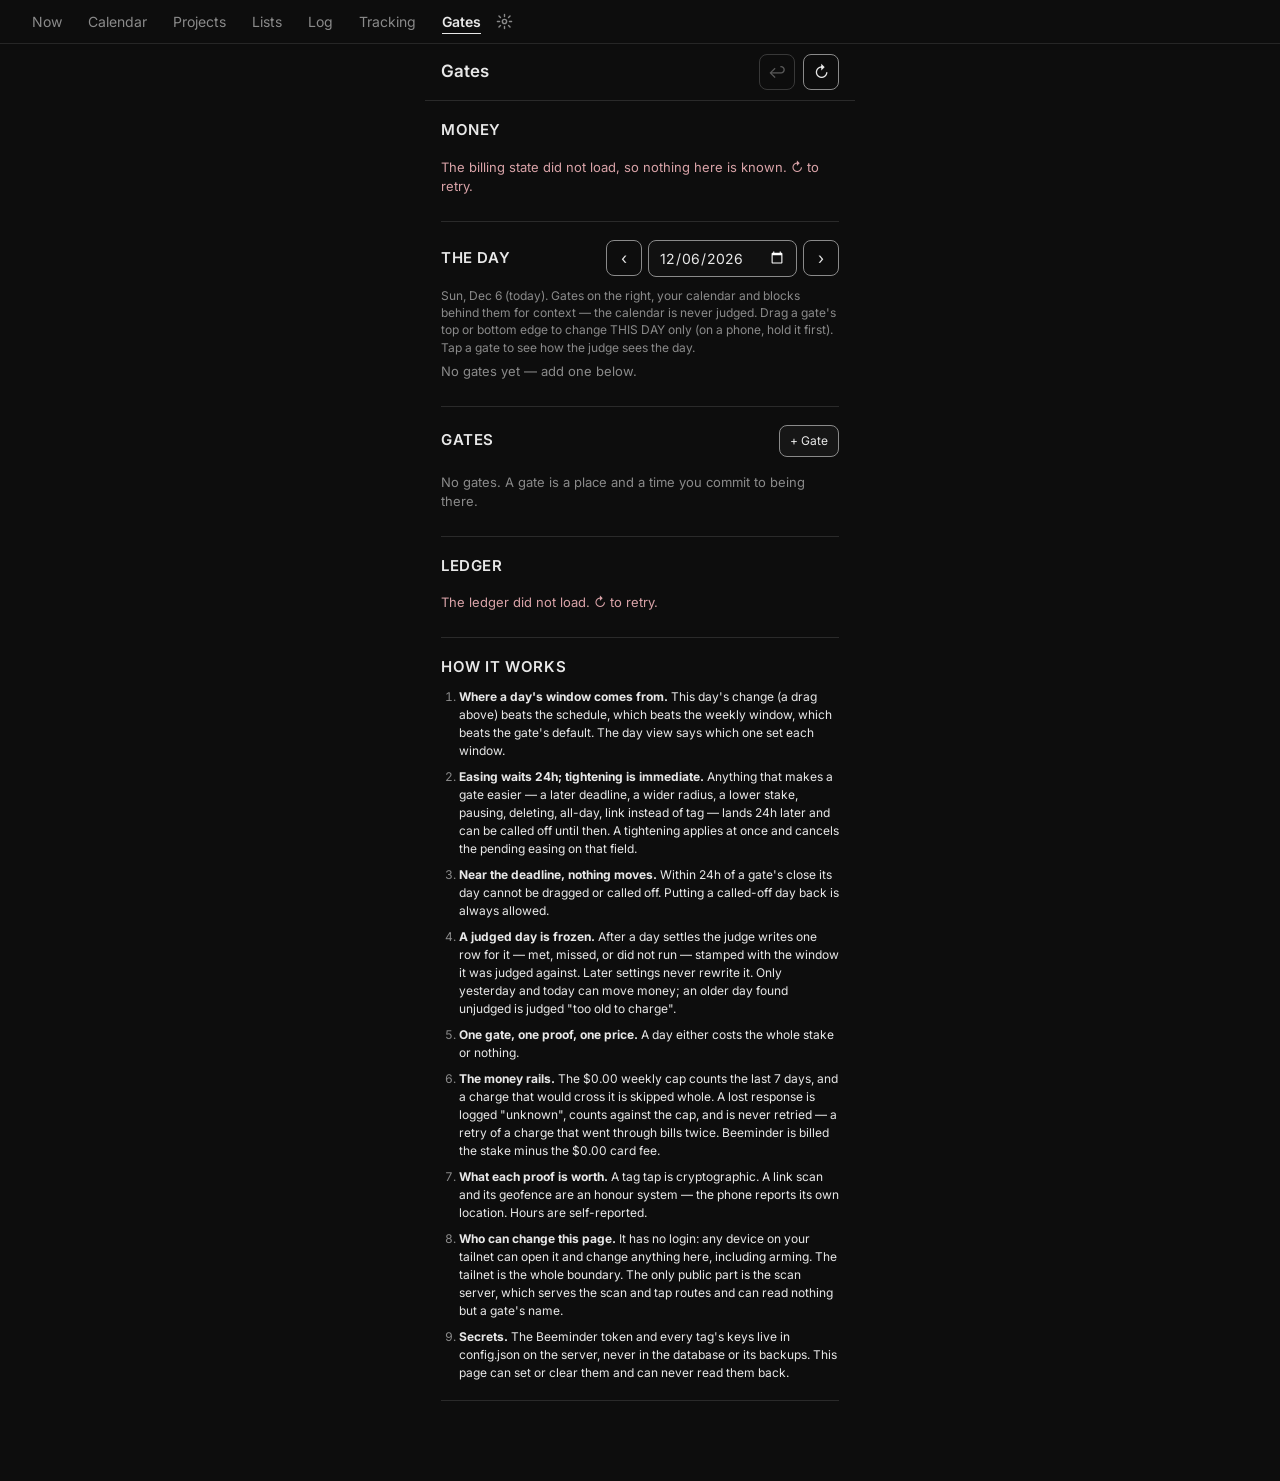
==== commit d157049f: "One static/common.js shared by app, gates, panel and inbox Every document wrote its own escaper, fet" ====
--- a/templates/gates.html
+++ b/templates/gates.html
@@ -13,19 +13,19 @@
 </head>
 <body class="gd-body">
   <!-- The app's top strip (8b), as links: this is its own document, and each
-       address reopens that surface in the app. `now` names no surface, so it
-       lands on the day rather than on the remembered route. -->
+       path opens that page in the app. `/now` is the day itself, where a bare
+       `/` would reopen the remembered page. -->
   <nav id="top-nav">
     <div class="tn-tabs">
-      <a class="tn-tab" href="/#/now">Now</a>
-      <a class="tn-tab" href="/#/calendar">Calendar</a>
-      <a class="tn-tab" href="/#/map">Projects</a>
-      <a class="tn-tab" href="/#/lists">Lists</a>
-      <a class="tn-tab" href="/#/logs">Log</a>
-      <a class="tn-tab" href="/#/tracking">Tracking</a>
+      <a class="tn-tab" href="/now">Now</a>
+      <a class="tn-tab" href="/calendar">Calendar</a>
+      <a class="tn-tab" href="/projects">Projects</a>
+      <a class="tn-tab" href="/lists">Lists</a>
+      <a class="tn-tab" href="/log">Log</a>
+      <a class="tn-tab" href="/tracking">Tracking</a>
       <a class="tn-tab on" href="/gates">Gates</a>
     </div>
-    <a class="tn-icon tn-gear" href="/#/settings" title="Settings">
+    <a class="tn-icon tn-gear" href="/settings" title="Settings">
       <svg width="17" height="17" viewBox="0 0 24 24" fill="none" stroke="currentColor" stroke-width="2" stroke-linecap="round"><circle cx="12" cy="12" r="3"/><path d="M12 2v3M12 19v3M4.2 4.2l2.1 2.1M17.7 17.7l2.1 2.1M2 12h3M19 12h3M4.2 19.8l2.1-2.1M17.7 6.3l2.1-2.1"/></svg>
     </a>
   </nav>
@@ -43,7 +43,7 @@
   </main>
   <div id="gd-sheet-back" class="hidden"></div>
   <div id="gd-sheet" class="hidden" role="dialog" aria-modal="true"></div>
-  <div id="gd-toast" class="hidden" role="status"></div>
+  <script src="/static/common.js"></script>
   <script src="/static/gates.js"></script>
 </body>
 </html>
--- a/static/style.css
+++ b/static/style.css
@@ -218,7 +218,6 @@
 }
 .m-title { flex: 1; font-size: 14px; font-weight: 600; color: var(--text-primary); }
 
-
 .tab-btn {
   display: flex;
   flex-direction: column;
@@ -743,18 +742,6 @@
 .se-geo-label { font-size: 11px; color: var(--text-secondary); }
 .se-geo-picked { font-size: 13px; color: var(--accent); overflow-wrap: anywhere; }
 .se-geo-coords { font-family: var(--font-mono); font-size: 11px; color: var(--text-secondary); }
-
-/* Pawning: the step's own setting, and the note the receiving routine shows. */
-.fr-pawn-sel { font: 12px var(--font-ui); max-width: 170px; }
-.fr-pawn-min { width: 64px; font-family: var(--font-mono); }
-/* Two classes on purpose: .fr-note is defined later in this file and would win
-   on equal specificity, leaving the consequence looking like ordinary prose. */
-.fr-note.fr-pawned-in {
-  color: var(--gold);
-  border-top: 1px solid var(--border-soft);
-  margin-top: 10px;
-  padding-top: 8px;
-}
 
 /* A field whose editor is the PICKER: the row states the schedule in words and
    the › hands it over. A consumer never grows fields of its own for time. */
@@ -2886,167 +2873,9 @@
   animation: modal-slide-in 0.25s ease;
 }
 
-#review-panel {
-  flex: 1;
-  overflow-y: auto;
-  padding: 24px 32px;
-}
-
-/* ---- GTD weekly review ---- */
-
-.gr-head {
-  display: flex;
-  align-items: baseline;
-  justify-content: space-between;
-  margin-bottom: 6px;
-}
-
-.gr-week { font-size: 15px; color: var(--text-primary); }
-
-.gr-progress {
-  font: 12px var(--font-mono);
-  color: var(--text-secondary);
-}
-
-.gr-criterion {
-  font-size: 12px;
-  color: var(--text-secondary);
-  font-style: italic;
-  margin-bottom: 22px;
-  padding-bottom: 14px;
-  border-bottom: 1px solid var(--border);
-}
-
-.gr-phase { margin-bottom: 22px; }
-
-/* The header is the phase's HANDLE: dragging it moves the run of steps under
-   it (wireReviewPhaseDrag). Padded to a finger target — the label itself is
-   11px, which is a size to read, not a size to grab. */
-.gr-phase-name {
-  font: 11px var(--font-ui);
-  letter-spacing: 0.1em;
-  text-transform: uppercase;
-  color: var(--text-secondary);
-  margin-bottom: 4px;
-  padding: 8px 0;
-  cursor: grab;
-  user-select: none;
-}
-
-.gr-phase-name::before {
-  content: '⠿ ';
-  letter-spacing: 0;
-  opacity: 0.45;
-}
-
-.gr-phase-dragging {
-  opacity: 0.65;
-  background: var(--surface-2);
-  border-radius: 6px;
-}
-
-.gr-phase-dragging .gr-phase-name { cursor: grabbing; }
-
-.gr-step {
-  display: flex;
-  gap: 10px;
-  align-items: flex-start;
-  padding: 7px 0;
-  cursor: pointer;
-}
-
-.gr-step input { margin-top: 3px; flex: none; }
-
-.gr-step-body { display: flex; flex-direction: column; gap: 2px; min-width: 0; }
-
-.gr-step-label {
-  font-size: 13px;
-  color: var(--text-primary);
-  display: flex;
-  align-items: center;
-  gap: 8px;
-  flex-wrap: wrap;
-}
-
-.gr-step-hint { font-size: 11px; color: var(--text-secondary); }
-
-.gr-step-done .gr-step-label { color: var(--text-secondary); text-decoration: line-through; }
-.gr-step-done .gr-step-hint { opacity: 0.5; }
-.gr-step-done .gr-badge { text-decoration: none; }
-
-.gr-badge {
-  font: 10px var(--font-mono);
-  color: var(--text-secondary);
-  border: 1px solid var(--border);
-  border-radius: 10px;
-  padding: 1px 7px;
-  white-space: nowrap;
-}
-
-.gr-badge-ok { color: var(--accent); border-color: var(--accent); }
-.gr-badge-bad { color: var(--danger); border-color: var(--danger); }
-
 /* The merged projects step: every active project, its actions under it, and
    the ones with none carrying the danger rule the old stalled-only list wore.
    Replaces .gr-stalled — one list answers both halves now. */
-.gr-projects { margin: 6px 0 0; }
-
-.gr-proj {
-  margin: 0 0 8px;
-  padding: 0 0 0 10px;
-  border-left: 2px solid var(--border-soft);
-}
-
-.gr-proj-stalled { border-left-color: var(--danger); }
-
-.gr-proj-head {
-  display: flex;
-  gap: 8px;
-  align-items: baseline;
-  font-size: 12px;
-}
-
-.gr-proj-name { flex: 1; color: var(--text-primary); font-weight: 600; }
-
-.gr-proj-sum {
-  font-size: 11px;
-  color: var(--text-secondary);
-  padding: 0 0 6px;
-}
-
-.gr-proj-acts { margin: 2px 0 0; }
-
-.gr-proj-none {
-  font-size: 11px;
-  color: var(--danger);
-  padding: 2px 0;
-}
-
-.gr-footer {
-  border-top: 1px solid var(--border);
-  padding-top: 16px;
-  display: flex;
-  flex-direction: column;
-  gap: 10px;
-}
-
-.gr-field { display: flex; flex-direction: column; gap: 4px; }
-
-.gr-field span { font-size: 11px; color: var(--text-secondary); }
-
-.gr-field input {
-  background: var(--surface);
-  border: 1px solid var(--border);
-  color: var(--text-primary);
-  font: 13px var(--font-ui);
-  padding: 6px 8px;
-  border-radius: 4px;
-}
-
-.gr-completed {
-  font-size: 12px;
-  color: var(--accent);
-}
 
 @media print {
   #sidebar, .tl-header, #content {
@@ -3680,8 +3509,6 @@
   padding: 2px 12px;
 }
 
-body.over-runner #tab-social, body.over-runner #map-overlay, body.over-runner #cal-overlay, body.over-runner #logs-overlay { z-index: 170; }
-
 /* Journal tab */
 #tab-journal {
   flex-direction: column;
@@ -3861,68 +3688,28 @@
    mode (the ladder inverts there — see the theme section of CLAUDE.md). */
 #map-modal { background: var(--surface-mid); }
 
-/* ── MAP's one filter menu (23a) ─────────────────────────────
-   The lens joins domain and tags in the header's menu, so there is ONE place
-   that narrows the list and no permanent band of chrome. The pill names what
-   you are looking at; the menu is transient and hangs under the header.
-   Chips reuse .ctx-chip / .ctx-req / .ctx-off — the same grammar the Engage
-   context picker uses, so "required" looks the same everywhere it is said. */
-.map-filter-pill {
-  display: flex;
-  align-items: center;
-  gap: 6px;
-  font: 13px var(--font-ui);
-  color: var(--text-primary);
-  background: var(--surface-2);
-  border: 1px solid var(--border-soft);
-  border-radius: 7px;
-  padding: 5px 10px;
-  margin-left: auto;
-  margin-right: 10px;
-  cursor: pointer;
-  white-space: nowrap;
-}
-.map-filter-pill:hover { border-color: var(--accent); }
-/* Non-default only: a pill that is always accented says nothing. */
-.map-filter-pill.map-filter-on {
-  background: var(--gold);
-  border-color: var(--gold);
-  color: var(--on-accent);
-  font-weight: 500;
-}
-#map-filter-menu {
-  position: absolute;
-  top: 50px;
-  right: 12px;
-  z-index: 3;
-  width: 300px;
-  max-width: calc(100% - 24px);
-  max-height: 70%;
-  overflow-y: auto;
-  background: var(--surface-2);
-  border: 1px solid var(--border-soft);
-  border-radius: 10px;
-  box-shadow: 0 10px 30px rgba(0, 0, 0, 0.35);
-  padding: 12px 14px;
-  display: flex;
-  flex-direction: column;
-  gap: 7px;
-}
-.map-filter-sec {
+/* ── The strip's selector menus (23a, one component since 2026-10-05) ───
+   The lens joins domain and tags in one menu, so there is ONE place that
+   narrows a list and no permanent band of chrome. The pill (.tn-pill) names
+   what you are looking at; the menu is transient and hangs under the strip.
+   Chips reuse .ctx-chip / .ctx-req / .ctx-off — the same grammar everywhere
+   "required" is said. */
+/* The strip menus' inside (stripMenu): section titles over chip rows, and a
+   foot. Placed by .tn-menu, the one rule for all three. */
+.tn-menu-sec {
   font: 10px var(--font-mono);
   letter-spacing: 0.1em;
   text-transform: uppercase;
   color: var(--text-secondary);
   font-weight: 600;
 }
-.map-filter-sec:not(:first-child) { margin-top: 4px; }
-.map-filter-chips { display: flex; flex-wrap: wrap; gap: 7px; }
-.map-filter-foot {
+.tn-menu-sec:not(:first-child) { margin-top: 4px; }
+.tn-menu-chips { display: flex; flex-wrap: wrap; gap: 7px; }
+.tn-menu-foot {
   margin-top: 6px;
   padding-top: 9px;
   border-top: 1px solid var(--border-soft);
 }
-/* The menu is positioned against the modal, not the viewport. */
 #map-modal { position: relative; }
 
 /* MAP search: fixed above the scrolling body, so the query stays put while
@@ -3934,18 +3721,6 @@
   padding: 10px 20px 0;
   flex: none;
 }
-#map-q {
-  flex: 1;
-  min-width: 0;
-  font-size: 14px;
-  background: var(--surface);
-  border: 1px solid var(--border);
-  border-radius: 8px;
-  color: var(--text-primary);
-  padding: 7px 10px;
-  outline: none;
-}
-#map-q:focus { border-color: var(--accent); }
 #map-q-count { flex: none; }
 /* A hit says where it LIVES, since the ranked list has no tree to say it. */
 .map-crumb {
@@ -4430,12 +4205,16 @@
 .eg-spacer { flex: 1; }
 
 /* The bar is fixed, so the day's scroller pads under it. */
-#engage-body { flex: 1; overflow-y: auto; padding: 4px 0 calc(var(--gbar-h) + 10px); }
+/* overflow-x is HIDDEN, not the auto overflow-y implies: the list only ever
+   scrolls down, and a few pixels of row (a pasted URL, a long tag) used to
+   grow a sideways scrollbar. Long tokens wrap in .eg-text below; this is the
+   floor for whatever else does not. */
+#engage-body { flex: 1; overflow-y: auto; overflow-x: hidden; padding: 4px 0 calc(var(--gbar-h) + 10px); }
 
 .eg-row { display: flex; align-items: center; gap: 9px; padding: 4px 14px; }
 .eg-time { width: 40px; flex: none; font: 10px var(--font-mono); color: var(--text-secondary); }
 .eg-end { flex: none; font: 10px var(--font-mono); color: var(--text-secondary); }
-.eg-text { flex: 1; font-size: 13px; color: var(--text-primary); min-width: 0; }
+.eg-text { flex: 1; font-size: 13px; color: var(--text-primary); min-width: 0; overflow-wrap: anywhere; }
 /* Long-press is a gesture on these; keep iOS from selecting/calling out. */
 .eg-block, .eg-event, .tl-block, .tl-gcal-event {
   -webkit-touch-callout: none;
@@ -4472,19 +4251,7 @@
 /* The routine a gate is waiting on — its OWN row under the hairline, not a chip
    on it. Accent = still to do (it is what makes the gate judge ✓), success =
    the run completed today. */
-.eg-flow-row .eg-text { color: var(--text-primary); }
-.eg-flow-done .eg-text { color: var(--text-secondary); }
-.eg-qr-flow {
-  font: 10px var(--font-mono);
-  color: var(--accent);
-  border: 1px solid var(--accent);
-  border-radius: 9px;
-  padding: 1px 8px;
-  flex: none;
-  cursor: pointer;
-  white-space: nowrap;
-}
-.eg-qr-flow-done { color: var(--success); border-color: var(--success); }
+
 .eg-qr-rule { flex: 1; height: 1px; background: var(--grid-line); }
 .eg-qr-tick { font: 11px var(--font-mono); color: var(--success); }
 .eg-qr-success .eg-time,
@@ -4513,40 +4280,6 @@
 }
 .eg-check:hover { border-color: var(--accent); background: var(--tint); }
 
-/* ▶ INSTEAD OF THE TICK on a row a routine seeded (flow.as_task). Same 14px
-   box the checkbox occupies so the column of controls stays a column, but it
-   carries the mark: the row's one control is "run it", not "call it done".
-   Ticking such a row off would retire the seed with the routine never run.
-   The finger target is padded past the 14px box — below ~36px a sub-target
-   cannot be hit on a phone.
-   The MARK is what distinguishes it from the tick box, not a colour: it used
-   to be outlined in accent, which made the one blue thing in a column of
-   ordinary rows read as a status rather than a verb. Ink, like every other
-   run mark in the app; the outline keeps --text-secondary, the same control
-   outline the checkbox beside it uses (3:1 in both themes). */
-.eg-run {
-  width: 14px;
-  height: 14px;
-  flex: none;
-  border: 1.5px solid var(--text-secondary);
-  border-radius: 4px;
-  color: var(--text-primary);
-  display: flex;
-  align-items: center;
-  justify-content: center;
-  cursor: pointer;
-  -webkit-touch-callout: none;
-  -webkit-user-select: none;
-  user-select: none;
-  touch-action: manipulation;
-}
-.eg-run:hover { background: var(--tint); }
-
-/* The routine's length, derived from its steps rather than stored as a tag —
-   it sits with the estimate tags and reads as one, in accent so it is legible
-   as "this came with the routine". Two classes, because .eg-tag is defined
-   further down the file and a single-class rule here would simply lose to it. */
-.eg-tag.eg-tag-len { color: var(--accent); border-color: var(--accent); }
 /* ◐ in progress (press-and-hold): accent, half-filled, floats first in the
    pool. A glance state only — nothing else reads it. */
 .eg-check-started {
@@ -4835,21 +4568,37 @@
   scrollbar-width: none;
 }
 .tn-tabs::-webkit-scrollbar { display: none; }
+/* Text past a bar's edge fades rather than stopping mid-word (paintEdgeFade
+   says which side has more). A mask, so it is right on either ground and in
+   either theme with no colour of its own. */
+.edge-fade {
+  --fade-l: 0px;
+  --fade-r: 0px;
+  -webkit-mask-image: linear-gradient(to right, transparent, #000 var(--fade-l), #000 calc(100% - var(--fade-r)), transparent);
+  mask-image: linear-gradient(to right, transparent, #000 var(--fade-l), #000 calc(100% - var(--fade-r)), transparent);
+}
+.edge-fade.fade-l { --fade-l: 28px; }
+.edge-fade.fade-r { --fade-r: 28px; }
+/* The underline sits just under the WORD (Lists/Log designs, 2026-10-01),
+   not on the strip's bottom edge. */
 .tn-tab {
   flex: none;
-  display: flex;
-  align-items: center;
-  padding: 0;
+  align-self: center;
+  display: flex;
+  align-items: center;
+  padding: 0 0 3px;
+  margin-top: 5px;
+  line-height: 1.2;
   font-size: 14px;
   color: var(--text-secondary);
-  border-bottom: 2px solid transparent;
+  border-bottom: 1.5px solid transparent;
   border-radius: 0;
 }
 .tn-tab:hover { color: var(--text-primary); }
 .tn-tab.on { color: var(--text-primary); font-weight: 600; border-bottom-color: var(--text-primary); }
 .tn-icon {
   flex: none;
-  width: 34px; height: 34px;
+  width: 30px; height: 30px;
   display: flex; align-items: center; justify-content: center;
   border-radius: 6px;
   color: var(--text-secondary);
@@ -4865,7 +4614,7 @@
 }
 #top-nav .tn-gear.on { color: var(--text-primary); background: var(--surface-2); }
 @media (min-width: 900px) {
-  #top-nav { padding: env(safe-area-inset-top) 32px 0; gap: 10px; }
+  #top-nav { padding: env(safe-area-inset-top) 24px 0 32px; gap: 8px; }
   .tn-tabs { gap: 26px; }
 }
 
@@ -4982,216 +4731,6 @@
 }
 .ref-del:hover { color: var(--danger); opacity: 1; }
 
-/* ── Routines (flows): index rows, step editor, the runner ──── */
-.fr-due { font: 10px var(--font-mono); color: var(--gold); flex: none; }
-/* Running a routine is that row's own verb, so the mark takes the row's ink
-   rather than the accent — the same call as the review fold-out's. 32px
-   because it is the control you tap to start a routine on a phone. */
-.fr-play {
-  color: var(--text-primary);
-  font-size: 13px;
-  padding: 6px 8px;
-  min-height: 32px;
-}
-
-/* The drawn ▶ (playMark). Inline beside a label it needs the optical nudge a
-   text glyph would have carried; on its own it is centred by its button. */
-.play-mark { vertical-align: -1px; }
-.fr-play-big {
-  margin: 12px 0 0;
-  border: 1px solid var(--border);
-  border-radius: 8px;
-  padding: 8px 16px;
-  align-self: flex-start;
-}
-.fr-link { display: flex; align-items: center; gap: 7px; margin: 10px 0 2px; flex-wrap: wrap; }
-.fr-offset {
-  width: 64px;
-  font: 12px var(--font-mono);
-  background: var(--surface-2);
-  border: 1px solid var(--border);
-  border-radius: 6px;
-  color: var(--text-primary);
-  padding: 4px 6px;
-}
-.fr-link-hint { font: 10px var(--font-mono); color: var(--text-secondary); margin-bottom: 8px; }
-.fr-req {
-  font: 10px var(--font-mono);
-  border: 1px solid var(--danger);
-  color: var(--danger);
-  border-radius: 9px;
-  padding: 1px 7px;
-}
-.fr-req-soft { border-color: var(--text-secondary); color: var(--text-secondary); }
-.fr-feature { color: var(--accent); }
-.fr-up, .fr-down { color: var(--text-secondary); padding: 2px 4px; font-size: 12px; }
-.fr-up:hover, .fr-down:hover { color: var(--accent); }
-
-/* The day picker lives in the step SHEET now (see #fr-sheet) — a row on a
-   list is text + badges + ›, and the settings are decided in the sheet. */
-.fr-sheet-days { gap: 4px; align-items: center; }
-.fr-day {
-  font: 10px var(--font-mono);
-  color: var(--text-secondary);
-  border: 1px solid var(--border);
-  border-radius: 4px;
-  padding: 1px 5px;
-  cursor: pointer;
-}
-.fr-day-on { color: var(--on-accent); background: var(--accent); border-color: var(--accent); }
-.fr-day-all { font: 10px var(--font-mono); color: var(--text-secondary); margin-left: 4px; }
-/* A step that doesn't run today, on the surface that shows the whole routine
-   — dimmed, never hidden: the editor has to show every step to edit it. */
-.fr-step-off .ref-text, .fr-step-off .cl-chain-n { opacity: 0.45; }
-.fr-of { color: var(--text-secondary); font-size: 9px; }
-/* Badges: what the settings decided, scannable without opening the sheet. */
-.fr-badge {
-  font: 10px var(--font-mono);
-  color: var(--text-secondary);
-  background: var(--surface-2);
-  border-radius: 4px;
-  padding: 1px 5px;
-  flex: none;
-}
-/* What the routine adds up to. A statement under the list, not a badge on it —
-   it belongs to the whole routine rather than any one step. */
-.fr-total {
-  font: 10px var(--font-mono);
-  color: var(--text-secondary);
-  padding: 6px 2px 0;
-}
-.fr-open { color: var(--text-secondary); padding: 2px 6px; font-size: 14px; }
-.fr-open:hover { color: var(--accent); }
-.fr-sheet-del { color: var(--danger); }
-
-#flow-run {
-  position: fixed;
-  left: 50%;
-  transform: translateX(-50%);
-  top: 0;
-  height: calc(var(--vvh, 100dvh) - var(--gbar-h));
-  width: 100%;
-  max-width: 430px;
-  background: var(--surface-mid);
-  border-left: 1px solid var(--border);
-  border-right: 1px solid var(--border);
-  z-index: 165;               /* over tab-lists (140), under the bar's 170 */
-  display: flex;
-  flex-direction: column;
-}
-.fr-head {
-  display: flex;
-  align-items: center;
-  gap: 10px;
-  padding: 11px 14px;
-  border-bottom: 1px solid var(--border);
-}
-.fr-title { flex: 1; font-size: 14px; font-weight: 600; color: var(--text-primary); }
-.fr-meta { font: 11px var(--font-mono); color: var(--text-secondary); }
-/* ONE SCROLL, NOT A DECK OF PAGES (2026-09-02). The page used to hold exactly
-   one step and a foot of verbs; it holds every step of the run now, a plain one
-   as a checkbox row and a step that ASKS something as a card. The bottom
-   padding clears the global bar so the last row is reachable with a thumb. */
-.fr-page {
-  flex: 1;
-  overflow-y: auto;
-  display: flex;
-  flex-direction: column;
-  gap: 10px;
-  padding: 14px 14px calc(26px + env(safe-area-inset-bottom));
-}
-.fr-step { flex-shrink: 0; }
-/* A ROW is a finger-sized target end to end: the tick, the sentence, and the
-   step's own verbs if it has any. 44px is the floor, not the height - a long
-   step wraps and the row grows with it. */
-.fr-row {
-  display: flex;
-  align-items: flex-start;
-  gap: 12px;
-  min-height: 44px;
-  padding: 10px 4px;
-  border-bottom: 1px solid var(--border-soft);
-}
-.fr-row-main { flex: 1; min-width: 0; padding-top: 2px; }
-.fr-row-text { font-size: 15px; color: var(--text-primary); overflow-wrap: anywhere; }
-.fr-row-verbs { display: flex; gap: 6px; flex-shrink: 0; }
-.eg-check.fr-tick {
-  flex-shrink: 0;
-  width: 26px;
-  height: 26px;
-  display: flex;
-  align-items: center;
-  justify-content: center;
-  font-size: 15px;
-  line-height: 1;
-  cursor: pointer;
-  /* The outline of a CONTROL owes 3:1, which --border does not carry
-     (2026-08-17) - so it takes --text-secondary, like every other one. */
-  border: 1px solid var(--text-secondary);
-}
-/* .eg-check:hover paints --tint, which is two classes deep and therefore beat a
-   bare .fr-tick-on: the ticked box came back accent-BORDERED but transparent,
-   with a dark ✓ on it that could not be seen. The on-state has to be at least
-   as specific as the hover it is overriding. */
-.eg-check.fr-tick-on,
-.eg-check.fr-tick-on:hover {
-  border-color: var(--accent);
-  background: var(--accent);
-  color: var(--on-accent);
-}
-/* A CARD is the old page, in place. */
-.fr-card {
-  display: flex;
-  flex-direction: column;
-  gap: 12px;
-  padding: 14px;
-  border: 1px solid var(--border);
-  border-radius: 10px;
-  background: var(--surface);
-}
-.fr-card > * { flex-shrink: 0; }
-.fr-card-foot {
-  display: flex;
-  align-items: center;
-  gap: 10px;
-  padding-top: 2px;
-}
-.fr-card-foot .fr-done { margin-left: auto; }
-/* Done is DIM, not gone: the run is a list of what today asked, and a finished
-   step disappearing would make the list shorter every time you looked at it. */
-.fr-step-done { opacity: 0.5; }
-.fr-step-done .fr-row-text { text-decoration: line-through; }
-.fr-step-big { font-size: 17px; font-weight: 600; color: var(--text-primary); }
-.fr-note { font: 12px var(--font-ui); color: var(--text-secondary); }
-.fr-note-hard { color: var(--danger); }
-.fr-rating { display: flex; gap: 6px; }
-.fr-rate {
-  width: 34px;
-  height: 34px;
-  border: 1px solid var(--border);
-  border-radius: 8px;
-  color: var(--text-primary);
-}
-.fr-rate-on { border-color: var(--accent); background: var(--accent); color: var(--on-accent); }
-
-/* The runner page is a flex COLUMN, so every child shrinks by default. On a
-   phone that squeezed the nightly journal — the two textareas collapsed to a
-   sliver and the experiment block below them was clipped — because the page is
-   taller than the viewport and flex paid for it out of the children. Nothing
-   here may be compressed: the page SCROLLS instead (2026-08-15). Still true of
-   the cards, which are flex columns of their own (.fr-card > *). */
-.fr-page > * { flex-shrink: 0; }
-/* .cl-notes is written for a sheet, which supplies its own 14px gutter; inside
-   the runner the card already has one, so it spans the width it is given. */
-.fr-page .cl-notes { width: 100%; margin: 0; min-height: 68px; }
-.fr-exp { display: flex; flex-direction: column; gap: 8px; }
-.fr-exp-head { font-size: 13px; font-weight: 600; color: var(--text-primary); }
-.fr-exp .cl-row { padding: 0; }
-.fr-exp .cl-action { width: 100%; }
-/* Wrap onto the next line rather than truncating: three verbs on one phone-wide
-   row do not fit, and a half-word button is unreadable. */
-.fr-exp .cl-pill { white-space: nowrap; }
-
 /* ── Dependency chains (clarify's ⛓ editor + the [n] badges) ── */
 .cl-chain {
   margin: 0 14px 8px;
@@ -5243,26 +4782,7 @@
   background: rgba(152, 185, 221, 0.12);
 }
 
-/* ── Review: waiting-for and repeatedly-pushed lists ───────── */
-
-.gr-list {
-  list-style: none;
-  margin: 4px 0 0;
-  padding: 0;
-  display: flex;
-  flex-direction: column;
-  gap: 2px;
-}
-
-.gr-list li {
-  display: flex;
-  gap: 8px;
-  font-size: 12px;
-  color: var(--text-secondary);
-}
-
-.gr-list li > span:first-child { flex: 1; color: var(--text-primary); }
-.gr-list-meta { flex: none; font-size: 11px; color: var(--text-secondary); }/* ── Mobile modal overrides ─────────────────────────────────── */
+/* ── Mobile modal overrides ─────────────────────────────────── */
 /* Every modal is a phone-sized surface now: full width, capped at the shell,
    centered over the letterboxed column on a big screen. */
 
@@ -5277,47 +4797,12 @@
 
 #cal-strips { flex: none; }
 
-/* GTD overlay: weekly-review fold-out at the top */
-#gtd-review-head {
-  display: flex;
-  align-items: center;
-  gap: 8px;
-  padding: 11px 14px;
-  width: 100%;
-  text-align: left;
-  background: var(--surface);
-  border-bottom: 1px solid var(--border);
-  color: var(--text-primary);
-  font-size: 13px;
-  font-weight: 600;
-  position: relative;
-  flex: none;
-}
-#gtd-review-head:hover { background: var(--surface-2); }
 /* ▶ RUN THE REVIEW as the routine it is. A span, not a button — it lives
    inside #gtd-review-head, which is itself a button; it takes the right-hand
    end of the row and the chevron follows it. */
-.gr-run {
-  margin-left: auto;
-  /* The same ink as the label it sits beside, not the accent: running the
-     review is the row's own verb, not a second thing competing with it. */
-  color: var(--text-primary);
-  padding: 4px 8px;
-  /* Centres the mark against the text rather than against a line box that a
-     glyph's own metrics were deciding. */
-  display: flex;
-  align-items: center;
-}
-.gr-run:hover { color: var(--text-secondary); }
+
 .gtd-review-chevron { margin-left: 4px; color: var(--text-secondary); }
-#review-panel {
-  flex: none;
-  max-height: 58%;
-  overflow-y: auto;
-  background: var(--surface);
-  border-bottom: 1px solid var(--border-soft);
-  padding: 0 14px 12px;
-}#tracking-wrap { flex: 1; display: flex; flex-direction: column; overflow: hidden; min-height: 0; }
+#tracking-wrap { flex: 1; display: flex; flex-direction: column; overflow: hidden; min-height: 0; }
 
 /* Journal: day cards */
 /* -- Tracking: the metric list, and one metric's days -------------------- */
@@ -5393,6 +4878,10 @@
 .mx-num { font-family: var(--font-mono); max-width: 90px; flex: none; }
 
 .mx-yn { display: flex; gap: 6px; flex: 1; }
+/* Settings → Today: one question a row, its answer under it. */
+.mx-today { display: flex; flex-direction: column; gap: 6px; padding: 10px 0; border-bottom: 1px solid var(--border-soft); }
+.mx-today .mx-yn { flex-wrap: wrap; }
+.mx-today .mx-edit { width: 100%; box-sizing: border-box; }
 .mx-set {
   font: 11px var(--font-mono);
   color: var(--text-secondary);
@@ -5540,15 +5029,10 @@
    closes it (via the flush-on-close path) rather than reaching the surface
    behind. No scrim — the day already dims via .eg-dimmed; this is behaviour,
    not look. */
-#clarify-backdrop,
-#fr-sheet-backdrop,
-#ctx-sheet-backdrop,
-#se-sheet-backdrop,
-#sp-sheet-backdrop,
-#ev-sheet-backdrop,
-#en-sheet-backdrop,
-#ex-sheet-backdrop,
-#oc-sheet-backdrop {
+/* ONE CLASS, not a list of ids (2026-10-05): a sheet carries `.sheet` and its
+   catcher `.sheet-backdrop` in index.html, and defineSheet in app.js wires
+   both — client_rules_test holds that every .sheet is defined. */
+.sheet-backdrop {
   position: fixed;
   inset: 0;
     z-index: 199;
@@ -5558,21 +5042,13 @@
 /* The routine-step settings sheet is the same object as the clarify sheet,
    one datatype over: a list row decides nothing, the sheet decides everything.
    Same geometry, same layer — they are never open at once. */
-#clarify-sheet,
-#fr-sheet,
-#ctx-sheet,
-#se-sheet,
-#sp-sheet,
-#ev-sheet,
-#en-sheet,
-#ex-sheet,
-#oc-sheet {
+.sheet {
   position: fixed;
   left: 50%;
   transform: translateX(-50%);
   width: 100%;
   max-width: 430px;
-  bottom: 0;                  /* the bar contract at the end of the file wins */
+  bottom: 0;                  
   /* 88% of the VISIBLE screen. A percentage resolves against the layout
      viewport, so on a phone with the keyboard up a sheet could be taller than
      the room it had — which is how a Save button ends up under the keyboard
@@ -6312,6 +5788,14 @@
   filter: none;
   background: color-mix(in srgb, var(--block-color) var(--wk-bar), transparent);
 }
+/* A BLOCK FOR ONE DATE hatches the OTHER way (2026-10-03): the week's blocks
+   lean one direction, a one-off leans the other, so a day planned on top of
+   the week reads as such at a glance — same colour, no new value to theme. */
+#cal-overlay .tl-block-day {
+  background: repeating-linear-gradient(45deg,
+    color-mix(in srgb, var(--block-color) var(--wk-hatch), transparent) 0 1.5px,
+    transparent 1.5px 7px);
+}
 /* With no bar to turn red, a cancelled block says so in its hatch. */
 #cal-overlay .tl-block-cancelled {
   background: repeating-linear-gradient(135deg,
@@ -6360,32 +5844,6 @@
 }
 #blk-hover b { font-weight: 600; color: var(--text-primary); }
 #blk-hover span:last-child { color: var(--text-secondary); overflow: hidden; text-overflow: ellipsis; }
-#cal-pin-bar {
-  display: flex;
-  align-items: center;
-  flex-wrap: wrap;
-  gap: 4px 10px;
-  min-height: 40px;
-  padding: 4px 12px 4px 16px;
-  border-top: 1px solid var(--border-soft);
-  border-bottom: 1px solid var(--border-soft);
-  background: var(--surface-low);
-  font-size: 13px;
-}
-.cal-pin-name { font-weight: 600; color: var(--text-primary); white-space: nowrap; }
-.cal-pin-what {
-  flex: 1;
-  min-width: 0;
-  color: var(--text-primary);
-  white-space: nowrap;
-  overflow: hidden;
-  text-overflow: ellipsis;
-}
-.cal-pin-stats { font: 12px var(--font-mono); color: var(--text-secondary); white-space: nowrap; }
-/* A phone: what the stretch is for takes its own line under the name. */
-@media (max-width: 600px) {
-  .cal-pin-what { order: 10; flex-basis: 100%; }
-}
 
 #cal-overlay .tl-gcal-event {
   right: auto;
@@ -6501,6 +5959,12 @@
 .eg-swatch { width: 14px; height: 14px; border-radius: 3px; flex: none; }
 .eg-swatch-block {
   background: repeating-linear-gradient(135deg,
+    color-mix(in srgb, var(--block-color) 55%, transparent) 0 1.5px,
+    transparent 1.5px 4.5px);
+}
+/* A block for ONE date leans the other way, as it does on the calendar. */
+.eg-block-day .eg-swatch-block {
+  background: repeating-linear-gradient(45deg,
     color-mix(in srgb, var(--block-color) 55%, transparent) 0 1.5px,
     transparent 1.5px 4.5px);
 }
@@ -6551,8 +6015,7 @@
 #engage-body .eg-pool .eg-row:hover { background: var(--tint); }
 #engage-body .eg-pool .eg-text { font-size: 16px; line-height: 1.4; color: var(--text-primary); }
 #engage-body .eg-inprog .eg-text { color: var(--text-primary); }
-#engage-body .eg-check,
-#engage-body .eg-run {
+#engage-body .eg-check{
   width: 18px;
   height: 18px;
   margin-top: 2px;
@@ -6588,8 +6051,8 @@
 .eg-head-day, .eg-side, .eg-list { display: contents; }
 @media (min-width: 900px) {
   :root {
-    --eg-measure: clamp(460px, calc(100vw - 440px), 720px);
-    --eg-side-w: calc((100vw - var(--eg-measure)) / 2);
+    --eg-measure: clamp(460px, calc(var(--view-w) - 440px), 720px);
+    --eg-side-w: calc((var(--view-w) - var(--eg-measure)) / 2);
     --eg-gutter: clamp(16px, 2.4vw, 32px);
     --eg-col-top: calc(var(--tnav-h) + clamp(16px, 3.5vh, 28px));
     --eg-day-rows: 32px 28px;
@@ -6805,10 +6268,10 @@
    (plus the bar being fixed at z 170) is the entire replacement for the old
    floating capture/undo chips. Same specificity as each block's own
    inset/bottom declaration, so position in the cascade is what makes it win —
-   #clarify-sheet's bottom: 0 sits late in the file. Listed by id because a
+   .sheet's bottom: 0 sits earlier in the file. Listed by name because a
    few non-overlay fixed elements (toast, stale banner) legitimately keep
    inset: 0. Theme-independent, hence after the light appendix. */
-.m-overlay, #logs-overlay, #map-overlay, #modal-overlay, #clarify-backdrop, #clarify-sheet, #fr-sheet-backdrop, #fr-sheet, #ctx-sheet-backdrop, #ctx-sheet, #se-sheet-backdrop, #se-sheet, #sp-sheet-backdrop, #sp-sheet, #ev-sheet-backdrop, #ev-sheet, #en-sheet-backdrop, #en-sheet, #ex-sheet-backdrop, #ex-sheet, #oc-sheet-backdrop, #oc-sheet {
+.m-overlay, #logs-overlay, #map-overlay, #modal-overlay, .sheet-backdrop, .sheet {
   /* Above the bar, AND above whatever the browser chrome or the keyboard is
      covering: 100% is the viewport, --vvh is what you can see, so the
      difference is the hidden strip — 0 on a desktop and 0 wherever --vvh is
@@ -6903,6 +6366,13 @@
   color: var(--danger);
   padding: 0 14px 12px;
 }
+.dw-target {
+  font-size: 13px;
+  line-height: 1.45;
+  color: var(--text-secondary);
+  padding: 0 14px 8px;
+}
+.dw-target b { color: var(--text-primary); font-weight: 600; }
 .dw-actions { display: flex; align-items: center; gap: 10px; padding: 14px 14px 0; }
 .dw-begin {
   flex: 1;
@@ -6994,36 +6464,9 @@
    it is not startable yet, it is a heads-up about what this day already owes. */
 .eg-defer-row { opacity: 0.78; }
 .eg-defer-row .eg-text { cursor: pointer; }
-/* A review step you can act on from where you read it. */
-.gr-act {
-  display: inline-block;
-  margin-top: 5px;
-  font: 11px var(--font-mono);
-  color: var(--accent);
-  border: 1px solid var(--accent);
-  border-radius: 14px;
-  padding: 3px 10px;
-  cursor: pointer;
-}
-.gr-sub { margin: 6px 0 2px 4px; padding-left: 10px; border-left: 1px solid var(--border); }
-.gr-sub-head { font: 10px var(--font-mono); color: var(--text-secondary); margin-bottom: 3px; }
-.gr-sub-item { display: flex; align-items: flex-start; gap: 7px; padding: 2px 0; cursor: pointer; }
-.gr-sub-label { font-size: 12px; color: var(--text-primary); }
-.gr-sub-done .gr-sub-label { color: var(--text-secondary); text-decoration: line-through; }
+
 /* The review pass banner: the only chrome the mode adds to the timeline. */
-.rp-bar {
-  display: flex;
-  align-items: center;
-  gap: 10px;
-  padding: 7px 14px;
-  background: var(--tint-faint);
-  border-bottom: 1px solid var(--accent);
-  font: 11px var(--font-mono);
-  color: var(--text-secondary);
-}
-.rp-bar-end { background: var(--tint); }
-.rp-step { color: var(--accent); font-weight: 600; }
-.rp-meta { color: var(--text-secondary); }
+
 #rp-next, #rp-done {
   font: 11px var(--font-mono);
   color: var(--on-accent);
@@ -7119,15 +6562,7 @@
    Two axes per forming habit on the nightly page (mark = adherence, effort =
    the automaticity probe); verdicts in the review; the standing view in the
    Journal tab. Never on Engage. */
-.fr-habit { margin-top: 14px; border-top: 1px solid var(--border-soft); padding-top: 8px; }
-.fr-habit-name { font: 600 13px var(--font-sans); color: var(--text-primary); margin-bottom: 4px; }
-.gr-habit-tally { margin: 12px 0 4px; padding: 10px 12px; background: var(--surface-2); border-radius: 8px;
-  display: flex; flex-direction: column; gap: 8px; }
-.gr-ht-head { font: 10px var(--font-mono); letter-spacing: 0.12em; text-transform: uppercase; color: var(--text-secondary); }
-.gr-ht-line { display: flex; gap: 8px; align-items: baseline; flex-wrap: wrap; font: 13px var(--font-sans); }
-.gr-ht-counts { font: 11px var(--font-mono); color: var(--text-secondary); }
-.gr-ht-suggest { font: 12px var(--font-sans); color: var(--success); }
-.gr-ht-verbs { display: inline-flex; gap: 6px; flex-wrap: wrap; }
+
 .gr-ht-input { flex: 1; min-width: 160px; font: 12px var(--font-sans); }
 /* About: the app link. Wraps, because a tailnet host is long and the column is
    430px — truncating the one thing this pane exists to hand over would be
@@ -7142,16 +6577,6 @@
 .be-about-row { border-bottom: none; }
 
 /* Log search: the field, and the matched lines under a row. */
-#logs-search-wrap { padding: 8px 20px 4px; }
-#logs-q {
-  width: 100%;
-  font: 13px var(--font-sans);
-  padding: 7px 10px;
-  background: var(--surface-2);
-  color: var(--text-primary);
-  border: 1px solid var(--border-soft);
-  border-radius: 8px;
-}
 .log-hit {
   display: block;
   width: 100%;
@@ -7409,10 +6834,9 @@
 /* ── The top strip's half of the same contract ───────────────────────────
    Every full-screen layer starts UNDER the strip rather than covering it.
    Sheets are not listed: they are modal at z 200 and cover it on purpose. */
-.m-overlay, #logs-overlay, #map-overlay, #modal-overlay, #flow-run {
+.m-overlay, #logs-overlay, #map-overlay, #modal-overlay{
   top: var(--tnav-h);
 }
-#flow-run { height: calc(var(--vvh, 100dvh) - var(--gbar-h) - var(--tnav-h)); }
 
 /* ── PAGES, NOT POPUPS (2026-10-01, Quentin's instruction) ───────────────
    Every surface the strip opens is a PAGE: it fills the window between the
@@ -7435,14 +6859,14 @@
 }
 .m-close, #logs-close, #map-close, #modal-close { display: none; }
 #cal-overlay > .m-head { display: none; }
-#tab-lists > *, #tab-tracking > *, #tab-social > *, #now-full > * {
+#tab-lists:not(.ref-index) > *, #tab-tracking > *, #tab-social > *, #now-full > * {
   width: 100%;
   max-width: var(--page-w);
   margin-left: auto;
   margin-right: auto;
   box-sizing: border-box;
 }
-#logs-modal, #block-editor-modal {
+#block-editor-modal {
   width: 100%;
   max-width: var(--page-w);
   margin: 0 auto;
@@ -7457,8 +6881,8 @@
   animation: none;
 }
 @media (min-width: 900px) {
-  #tab-lists > *, #tab-tracking > *, #tab-social > *, #now-full > *,
-  #logs-modal, #block-editor-modal {
+  #tab-lists:not(.ref-index) > *, #tab-tracking > *, #tab-social > *, #now-full > *,
+  #block-editor-modal {
     border-left: 1px solid var(--border-soft);
     border-right: 1px solid var(--border-soft);
   }
@@ -7467,11 +6891,9 @@
   }
 }
 
-/* ── THE PROJECTS PAGE (Map Page 9a, 2026-10-01) ─────────────────────────
-   The Now page's three columns: the area's name in the left one, pinned while
-   its projects scroll past in the middle, the right one empty (it holds the
-   page's tools on a wide window). One column on a phone. */
-#map-body { padding: 0; display: block; }
+/* ── THE NOW SHELL SECTION (.mp-area) — the Lists index wears it ─────────
+   A section's name in the left column, pinned while its rows scroll past in
+   the middle one, the right column empty. One column on a phone. */
 .mp-area { display: block; border-bottom: 1px solid var(--border-soft); }
 .mp-label { padding: 18px 16px 4px; }
 .mp-label-in { display: flex; align-items: baseline; gap: 8px; }
@@ -7482,9 +6904,44 @@
   text-transform: uppercase;
   color: var(--text-secondary);
 }
-.mp-sub { font: 11px var(--font-mono); color: var(--text-secondary); }
+.mp-sub { font: 11px var(--font-mono); color: var(--text-secondary); margin-left: 8px; font-weight: 400; }
 .mp-col { padding: 4px 16px 14px; }
 .mp-right { display: none; }
+@media (min-width: 900px) {
+  .mp-area {
+    display: grid;
+    grid-template-columns: minmax(0, 1fr) var(--eg-measure) minmax(0, 1fr);
+    border-bottom: none;
+  }
+  .mp-label { padding: 30px 32px 0; text-align: right; }
+  .mp-label-in { position: sticky; top: 30px; flex-direction: column; align-items: flex-end; gap: 2px; }
+  .mp-col { padding: 22px 28px 14px; border-bottom: 1px solid var(--border-soft); }
+  .mp-right { display: block; }
+}
+
+/* ── THE PROJECTS PAGE (2026-10-01, Quentin's instruction) ───────────────
+   The areas are an INDEX in the left column — Settings' left column: names,
+   the one the scroll is in lit, + Add area at its foot — and each area is a
+   titled section down the middle (the Now column). A phone has no index: the
+   titles carry it, and + Add area sits under the last section. */
+#map-body { padding: 0; display: block; }
+.mp-page { min-height: 100%; }
+.mp-index { display: none; }
+.mp-main { padding: 0 16px 24px; }
+.mp-sec { padding-bottom: 6px; }
+.mp-sec-title {
+  margin: 0 0 6px;
+  padding: 22px 0 8px;
+  border-bottom: 1px solid var(--border-soft);
+  font-size: 18px;
+  font-weight: 700;
+  color: var(--text-primary);
+}
+.mp-empty { padding: 8px 0; font-size: 13.5px; color: var(--text-secondary); }
+.mp-none { padding: 24px 0; }
+.mp-add-area { color: var(--accent); font-size: 14px; padding: 6px 8px; margin: 0 -8px; border-radius: 6px; }
+.mp-add-area:hover { background: var(--surface-2); }
+.mp-add-foot { margin-top: 14px; }
 #map-body .pm-empty { padding: 12px 0; }
 #map-body .map-row {
   align-items: flex-start;
@@ -7498,7 +6955,6 @@
 #map-body .map-row-project { padding: 6px 8px 4px; }
 #map-body .map-row-project .map-text { font-size: 15.5px; font-weight: 600; color: var(--text-primary); }
 #map-body .map-row-stalled .map-text { color: var(--text-primary); }
-.mp-stalled { padding: 2px 8px 8px 25px; font-size: 13.5px; color: var(--gold); }
 #map-body .map-kids { border-left: none; margin-left: 0; padding-left: 0; }
 #map-body .map-kids .map-kids { padding-left: 17px; }
 #map-body .map-kids .map-row-project { padding-left: 25px; }
@@ -7516,44 +6972,449 @@
 .mp-meta .due-chip-hot, .mp-wait { color: var(--danger); }
 .mp-meta .due-chip-inherited { text-decoration: underline dotted; }
 #map-body .map-someday-head { padding: 14px 0 4px; }
-#map-body .map-af { margin-top: 0; padding-top: 0; border-top: none; }
-#map-tools .modal-header { border-bottom: none; padding: 10px 16px 0; justify-content: flex-end; gap: 8px; }
-#map-tools .map-filter-pill { margin: 0; }
-#map-search-wrap { padding: 8px 16px 10px; }
 @media (min-width: 900px) {
-  .mp-area {
+  .mp-page {
     display: grid;
     grid-template-columns: minmax(0, 1fr) var(--eg-measure) minmax(0, 1fr);
-    border-bottom: none;
+    align-items: start;
   }
-  .mp-label { padding: 30px 32px 0; text-align: right; }
-  .mp-label-in {
+  .mp-index {
     position: sticky;
-    top: 30px;
+    top: 0;
+    display: flex;
     flex-direction: column;
     align-items: flex-end;
-    gap: 2px;
+    padding: 28px 28px 0;
   }
-  .mp-col {
-    padding: 22px 28px 14px;
-    border-bottom: 1px solid var(--border-soft);
+  .mp-idx {
+    padding: 4px 8px;
+    margin-right: -8px;
+    border-radius: 6px;
+    font-size: 14px;
+    color: var(--text-secondary);
+    text-align: right;
+    max-width: 100%;
+    overflow: hidden;
+    text-overflow: ellipsis;
+    white-space: nowrap;
   }
-  .mp-right { display: block; }
-  /* The column runs to the dock even under the last area. */
-  #map-body {
+  .mp-idx:hover { background: var(--surface-2); color: var(--text-primary); }
+  .mp-idx.on { color: var(--text-primary); font-weight: 600; }
+  .mp-idx-add { margin: 10px -8px 0 0; font-size: 13.5px; }
+  .mp-main {
+    grid-column: 2;
+    min-height: calc(var(--vvh, 100dvh) - var(--tnav-h) - var(--gbar-h));
+    padding: 8px 28px 60vh;
+    border-left: 1px solid var(--border-soft);
+    border-right: 1px solid var(--border-soft);
+  }
+  .mp-searching .mp-main { padding-bottom: 40px; }
+  .mp-sec-title { padding: 30px 0 10px; font-size: 20px; }
+  .mp-add-foot { display: none; }
+}
+
+/* ── EACH PAGE'S SELECTOR AND SEARCH, in the strip (2026-10-01) ───────────
+   Right of the page tools, before undo: a quiet pill that names what the
+   page shows, and a search field that opens out from its icon on a phone.
+   Their menus hang under the strip at the right, over the page (z 175). */
+.tn-tools { flex: none; display: flex; align-items: center; gap: 6px; margin-left: auto; }
+#top-nav .tn-tools:not(.hidden) ~ #eg-undo { margin-left: 8px; }
+.tn-pill {
+  display: flex;
+  align-items: center;
+  gap: 4px;
+  padding: 4px 8px;
+  border-radius: 6px;
+  font-size: 13px;
+  color: var(--text-secondary);
+  white-space: nowrap;
+}
+.tn-pill:hover { background: var(--surface-2); color: var(--text-primary); }
+.tn-pill.tn-pill-on { color: var(--gold); font-weight: 600; }
+.tn-search {
+  display: flex;
+  align-items: center;
+  gap: 6px;
+  height: 30px;
+  padding: 0 8px;
+  border-radius: 8px;
+  border: 1px solid transparent;
+  color: var(--text-secondary);
+  cursor: text;
+}
+.tn-search input {
+  width: 0;
+  border: none;
+  outline: none;
+  background: transparent;
+  padding: 0;
+  font: 14px var(--font-ui);
+  color: var(--text-primary);
+  transition: width 0.15s;
+}
+.tn-search:focus-within { border-color: var(--accent); }
+/* The page's own field styles (#map-q, #logs-q) stop at the strip. */
+#top-nav .tn-search input { border: none; border-radius: 0; background: transparent; padding: 0; height: auto; }
+@media (max-width: 899px) {
+  .tn-pill { font-size: 12px; padding: 4px 4px; }
+  .tn-count { display: none; }
+  .tn-tools { gap: 2px; }
+}
+.tn-search:focus-within input, .tn-search input:not(:placeholder-shown) { width: 150px; }
+/* On a phone the open field may not push the tabs to nothing or the gear off
+   the edge (2026-10-02, Quentin's report: stuck on Log). */
+@media (max-width: 899px) {
+  .tn-search:focus-within input, .tn-search input:not(:placeholder-shown) { width: min(150px, 24vw); }
+}
+.tn-count { font: 11px var(--font-mono); color: var(--text-secondary); white-space: nowrap; }
+.tn-count:empty { display: none; }
+@media (min-width: 900px) {
+  .tn-search { border-color: var(--text-secondary); }
+  .tn-search input { width: 180px; }
+}
+.tn-menu {
+  position: fixed;
+  top: calc(var(--tnav-h) + 6px);
+  right: 16px;
+  z-index: 175;
+  width: 320px;
+  max-width: calc(100vw - 32px);
+  max-height: calc(var(--vvh, 100dvh) - var(--tnav-h) - var(--gbar-h) - 20px);
+  overflow-y: auto;
+  background: var(--surface-2);
+  border: 1px solid var(--border-soft);
+  border-radius: 10px;
+  box-shadow: 0 10px 30px rgba(0, 0, 0, 0.35);
+  padding: 12px 14px;
+  display: flex;
+  flex-direction: column;
+  gap: 7px;
+}
+.tn-menu.hidden { display: none; }
+.lg-count { font: 12px var(--font-mono); color: var(--text-secondary); }
+
+/* The calendar's selector switching a layer off (calFilter, a stripMenu). */
+#cal-overlay.cal-hide-blocks .tl-block,
+#cal-overlay.cal-hide-blocks #tl-blocks-layer { display: none; }
+#cal-overlay.cal-hide-gates .wk-gate,
+#cal-overlay.cal-hide-gates #tl-qr-layer { display: none; }
+
+/* ── THE LISTS PAGE (2026-10-01, Quentin's design) ───────────────────────
+   The index in the Projects page's shell (.mp-area): Routines and Reference
+   named in the left column, the rows in the middle — a name, a quiet mono
+   count, and the × only under the pointer (always there on a touch screen,
+   which has no hover to find it with). */
+#tab-lists.ref-index > .m-head { display: none; }
+#tab-lists.ref-index #ref-body { padding: 0; }
+#tab-lists.ref-index .ref-row {
+  gap: 12px;
+  padding: 7px 8px;
+  margin: 0 -8px;
+  border-bottom: none;
+  border-radius: 6px;
+}
+#tab-lists.ref-index .ref-row:hover { background: var(--surface-2); }
+#tab-lists.ref-index .ref-name { font-size: 15.5px; }
+#tab-lists.ref-index .map-count { font: 12px var(--font-mono); color: var(--text-secondary); }
+#tab-lists.ref-index .ref-del { width: 18px; padding: 0; font-size: 15px; opacity: 0; }
+#tab-lists.ref-index .ref-row:hover .ref-del, #tab-lists.ref-index .ref-del:focus-visible { opacity: 1; }
+@media (hover: none) { #tab-lists.ref-index .ref-del { opacity: 0.55; } }
+#tab-lists.ref-index .map-add-btn { margin-top: 8px; }
+@media (min-width: 900px) {
+  #tab-lists.ref-index #ref-body {
     background: linear-gradient(var(--border-soft), var(--border-soft))
         calc(50% - var(--eg-measure) / 2) 0 / 1px 100% no-repeat,
       linear-gradient(var(--border-soft), var(--border-soft))
         calc(50% + var(--eg-measure) / 2) 0 / 1px 100% no-repeat;
   }
-  #map-tools {
+}
+
+/* ── THE LOG PAGE (2026-10-01, Quentin's design) ─────────────────────────
+   Wide: the list in the left column, the open log in the middle one (the
+   Now column), its counts and Dangerous writing in the right. A phone shows
+   the list, or one log with its way back — never both. */
+#logs-modal {
+  position: relative;
+  width: 100%;
+  max-width: none;
+  border: none;
+  background: var(--surface-mid);
+  animation: none;
+  box-shadow: none;
+}
+#logs-modal > .modal-header { display: none; }
+#logs-body { padding: 0; gap: 0; }
+.lg-page { flex: 1; min-height: 0; display: flex; flex-direction: column; }
+.lg-side { flex: 1; min-height: 0; display: flex; flex-direction: column; }
+.lg-tools { padding: 14px 16px 8px; display: flex; flex-direction: column; gap: 8px; }
+.lg-tools-row { display: flex; align-items: center; justify-content: space-between; }
+.lg-new:hover { background: var(--surface-2); color: var(--text-primary); }
+.lg-new { font-size: 13px; color: var(--text-secondary); padding: 3px 6px; margin-right: -6px; border-radius: 6px; }
+#logs-modal .log-list { padding: 0 16px 16px; gap: 0; }
+.lg-month {
+  padding: 16px 0 4px;
+  font-size: 11px;
+  font-weight: 600;
+  letter-spacing: 0.06em;
+  text-transform: uppercase;
+  color: var(--text-secondary);
+}
+#logs-modal .log-row {
+  flex-wrap: wrap;
+  gap: 0 8px;
+  padding: 6px 8px;
+  margin: 0 -8px;
+  border: none;
+  border-radius: 6px;
+  font-size: 13.5px;
+}
+#logs-modal .log-row:hover { background: var(--surface-2); }
+#logs-modal .log-row.on { background: var(--surface-2); font-weight: 600; }
+.log-row-name { flex: 1; min-width: 0; overflow: hidden; text-overflow: ellipsis; white-space: nowrap; }
+#logs-modal .log-row-date { font: 11.5px var(--font-mono); white-space: nowrap; }
+.lg-main { display: none; flex-direction: column; gap: 10px; min-height: 0; padding: 14px 16px 12px; }
+.lg-has-open .lg-main { display: flex; flex: 1; }
+.lg-has-open .lg-side { display: none; }
+.lg-title {
+  flex: 1;
+  min-width: 0;
+  margin: 0;
+  font-size: 20px;
+  font-weight: 600;
+  overflow: hidden;
+  text-overflow: ellipsis;
+  white-space: nowrap;
+}
+#logs-modal .log-editor-bar { gap: 10px; justify-content: flex-start; }
+#logs-modal .log-editor-wrap { border: none; background: transparent; }
+#logs-modal .log-highlight, #logs-modal .log-editor { padding: 0; font-size: 14px; line-height: 1.65; }
+.lg-none { color: var(--text-secondary); font-size: 14px; }
+.lg-right { padding: 4px 16px 16px; display: flex; flex-direction: column; align-items: center; gap: 8px; }
+.lg-has-open .lg-right { display: none; }
+.lg-right .dw-entry { display: inline-flex; align-items: center; gap: 6px; }
+.lg-counts {
+  margin-top: 14px;
+  display: flex;
+  flex-direction: column;
+  align-items: flex-end;
+  gap: 2px;
+  font: 13px var(--font-mono);
+  color: var(--text-secondary);
+  font-variant-numeric: tabular-nums;
+}
+.lg-counts.lg-sel { color: var(--accent); }
+.lg-sel-note { font-size: 11.5px; }
+@media (min-width: 900px) {
+  .lg-page {
+    display: grid;
+    grid-template-columns: minmax(0, 1fr) var(--eg-measure) minmax(0, 1fr);
+  }
+  .lg-side, .lg-has-open .lg-side { display: flex; }
+  .lg-tools { padding: 18px 16px 8px 24px; }
+  #logs-modal .log-list { padding: 0 16px 16px 24px; }
+  .lg-main, .lg-has-open .lg-main {
+    display: flex;
+    padding: 30px 40px;
+    border-left: 1px solid var(--border-soft);
+    border-right: 1px solid var(--border-soft);
+  }
+  .lg-title { font-size: 24px; }
+  #logs-modal .log-back-btn { display: none; }
+  #logs-modal .log-highlight, #logs-modal .log-editor { font-size: 15px; }
+  .lg-right, .lg-has-open .lg-right {
+    display: flex;
+    padding: 22px 24px 0;
+    align-items: flex-end;
+    text-align: right;
+  }
+}
+
+/* The calendar selector's week row (calFilter, a stripMenu). */
+.cf-week { display: flex; align-items: center; gap: 6px; }
+.cf-week .wk-icon { width: 28px; height: 28px; padding: 0; display: flex; align-items: center; justify-content: center; }
+.cf-week .wk-title { flex: 1; text-align: center; font-size: 14.5px; font-weight: 600; color: var(--text-primary); }
+.cf-tools .ctx-chip { display: inline-flex; align-items: center; gap: 5px; }
+@media (min-width: 900px) { .tn-tabs { flex: 0 1 auto; } }
+#top-nav #eg-undo { margin-left: auto; }
+/* The range button is in the selector's menu; its panel opens at the right. */
+.wk-range-pop { top: 8px; }
+
+/* ── The Lists page's expansion (2026-10-01, Quentin's design) ───────────
+   What a routine or list holds, in the right column level with its row. */
+.ref-peek { display: none; }
+@media (min-width: 900px) {
+  #tab-lists.ref-index #ref-body { position: relative; }
+  #tab-lists.ref-index .ref-row { cursor: pointer; }
+  #tab-lists.ref-index .ref-row.ref-on { background: var(--surface-2); }
+  .ref-peek {
+    display: block;
     position: absolute;
-    top: 18px;
-    right: var(--eg-gutter);
-    width: min(280px, calc(var(--eg-side-w) - 2 * var(--eg-gutter)));
-    z-index: 2;
+    left: calc(50% + var(--eg-measure) / 2 + 24px);
+    right: 24px;
+    padding-bottom: 12px;
   }
-  #map-tools .modal-header { padding: 0; justify-content: flex-start; }
-  #map-search-wrap { padding: 8px 0 0; flex-wrap: wrap; }
-  #map-filter-menu { top: 100px; right: var(--eg-gutter); }
-}
+  .ref-peek-head { display: flex; align-items: center; gap: 8px; padding: 6px 0 8px; }
+  .ref-peek-name { flex: 1; min-width: 0; font-size: 16px; font-weight: 600; color: var(--text-primary);
+    overflow: hidden; text-overflow: ellipsis; white-space: nowrap; }
+  .ref-peek-n { font: 12px var(--font-mono); color: var(--text-secondary); }
+  .ref-peek-open { font-size: 12.5px; color: var(--text-secondary); padding: 3px 6px; border-radius: 6px; }
+  .ref-peek-open:hover { background: var(--surface-2); color: var(--text-primary); }
+  
+  .ref-peek-row { display: flex; align-items: flex-start; gap: 10px; padding: 6px 0; font-size: 14px;
+    line-height: 1.4; color: var(--text-primary); }
+  .ref-peek-dot { width: 4px; height: 4px; margin: 8px 6px 0; flex: none; border-radius: 50%; background: var(--text-secondary); }
+  .ref-peek-done { color: var(--text-secondary); text-decoration: line-through; }
+  .ref-peek-sub { color: var(--text-secondary); }
+  
+  .ref-peek-empty { padding: 6px 0; font-size: 13.5px; color: var(--text-secondary); }
+}
+
+/* The Log page's blank log: its Title is the field the heading becomes. */
+.lg-title-in {
+  border: none;
+  outline: none;
+  background: transparent;
+  padding: 0;
+  font: 600 20px var(--font-ui);
+  color: var(--text-primary);
+}
+@media (min-width: 900px) { .lg-title-in { font-size: 24px; } }
+
+/* ── NO POPUPS: every sheet DOCKS INTO THE RIGHT COLUMN, AND THE PAGE MAKES
+   ROOM FOR IT (2026-10-01, Quentin's instruction; reflow 2026-10-05) ───────
+   On a wide window a sheet is not a card floating over a dimmed page but the
+   right column itself, opened: full height between the strip and the dock,
+   on the page's own ground, a hairline at its left edge, nothing dimmed.
+
+   ONE CLASS IS THE WHOLE CONTRACT: `.dock-panel` on the element (index.html).
+   It used to be a list of ids here that only MOVED each box to the right
+   edge, and nothing told the page — so every docked surface sat ON the
+   page's right column, covering it (Quentin: "overlays over the page instead
+   of expanding the existing page"). Now the same class answers both halves:
+   it places the panel, and while one is open (:has) --dock-open is its width,
+   which the page gives up — #app's padding, every page layer's right edge and
+   --view-w, the width Engage's fixed columns are measured from. A new sheet
+   joins by carrying the class; client_rules_test holds it.
+
+   It is still one layer (z 200) with its invisible tap-off catcher, so
+   tapping the page puts it down exactly as before; Esc peels it the same way.
+   A phone keeps its sheets: it has no right column. --dock-w is the column,
+   never narrower than a form — measured from the WINDOW, not from --view-w,
+   which it decides. */
+:root { --view-w: 100vw; }
+@media (min-width: 900px) {
+  :root {
+    --dock-w: max(340px, calc((100vw - clamp(460px, calc(100vw - 440px), 720px)) / 2));
+    --view-w: calc(100vw - var(--dock-open, 0px));
+  }
+  :root:has(.dock-panel:not(.hidden)) { --dock-open: var(--dock-w); }
+  #app { padding-right: var(--dock-open, 0px); }
+  .m-overlay, #logs-overlay, #map-overlay, #modal-overlay { right: var(--dock-open, 0px); }
+  
+  #engage-body .eg-rt-pop { left: calc(var(--view-w) / 2 + var(--eg-measure) / 2 + 12px); }
+
+  /* !important because each sheet's own id rule outranks a class. */
+  .dock-panel {
+    left: auto !important;
+    right: 0 !important;
+    top: var(--tnav-h) !important;
+    bottom: var(--gbar-h) !important;
+    transform: none !important;
+    width: var(--dock-w) !important;
+    max-width: none !important;
+    max-height: none !important;
+    border: none !important;
+    border-left: 1px solid var(--border-soft) !important;
+    border-radius: 0 !important;
+    box-shadow: none !important;
+    background: var(--surface-mid) !important;
+    padding: 10px 10px 16px !important;
+  }
+  #gate-pop, #event-pop { padding: 24px !important; font-size: 14px; }
+  /* Nothing dims behind the panel — it is beside the page, not over it —
+     and the phone's drag handle has nothing to drag. */
+  .eg-dimmed,
+  #block-editor-modal.be-sheet-open .modal-header,
+  #block-editor-modal.be-sheet-open #be-index,
+  #block-editor-modal.be-sheet-open #be-panes { opacity: 1; }
+  .se-grab { display: none; }
+  /* The new design's type inside every panel: Inter section labels instead
+     of mono, a heading-sized title, room to breathe. */
+  .cl-label, .cl-eyebrow, .se-flabel, .gp-label {
+    font: 600 11px var(--font-ui);
+    letter-spacing: 0.06em;
+  }
+  .cl-head { padding-top: 18px; }
+  .cl-title { font-size: 20px; font-weight: 700; }
+  .cl-item { padding-top: 14px; padding-bottom: 18px; }
+  .cl-sec { padding-top: 6px; }
+
+  /* Dangerous writing's SETUP docks like any panel, but top to bottom (it is
+     still the one surface over the dock), with an invisible layer over the
+     rest. */
+  #dw-session { bottom: 0 !important; height: auto; padding: 0 10px !important; }
+  body.dw-open::after {
+    content: '';
+    position: fixed;
+    inset: 0;
+    z-index: 239;
+  }
+  /* WHILE WRITING it takes all three columns (2026-10-05, Quentin's
+     instruction), in the style of the Log page's middle column: the page's
+     ground, the text in the --eg-measure column between two hairlines. It is
+     then not a panel beside the page, so nothing makes room for it. */
+  #dw-session:has(.dw-writing) {
+    left: 0 !important;
+    width: auto !important;
+    border-left: none !important;
+    padding: 0 !important;
+  }
+  :root:has(#dw-session:not(.hidden) .dw-writing) { --dock-open: 0px; }
+  #dw-session .dw-writing {
+    width: var(--eg-measure);
+    margin: 0 auto;
+    padding: 28px 24px 0;
+    box-sizing: border-box;
+    border-left: 1px solid var(--border-soft);
+    border-right: 1px solid var(--border-soft);
+  }
+  #dw-session .dw-writing .dw-editor { padding: 0; font-size: 14px; line-height: 1.65; }
+  #dw-session .dw-writing .dw-foot { padding-left: 0; padding-right: 0; }
+
+  
+  
+}
+
+/* A log's × — on the row you are on, and under the pointer (always there on
+   a touch screen, which has no hover). */
+.lg-del { display: none; width: 18px; text-align: center; font-size: 15px; color: var(--text-secondary); cursor: pointer; }
+.lg-del:hover { color: var(--danger); }
+#logs-modal .log-row.on .lg-del, #logs-modal .log-row:hover .lg-del { display: inline-block; }
+.lg-draft-row .lg-del { display: none !important; }
+@media (hover: none) { #logs-modal .log-row .lg-del { display: inline-block; } }
+.lg-rename { flex: 1; min-width: 0; font: inherit; }
+.lg-title.lg-rename, h1 + .lg-rename { font-size: 24px; font-weight: 600; }
+
+/* Settings → Gates: the dashboard, mounted. It scrolls inside its own frame,
+   which is the height of what you can see, so its sheets (fixed inside it)
+   open in view. */
+.gates-frame {
+  display: block;
+  width: 100%;
+  height: calc(var(--vvh, 100dvh) - var(--tnav-h) - var(--gbar-h) - 24px);
+  border: none;
+  background: var(--surface-mid);
+}
+
+/* SETTINGS IS A COLUMN (2026-10-05): #modal-overlay carries .dock-panel, so on
+   a wide window it docks at the right like every sheet and the page gives up
+   its width. Inside, it reads the phone's way — index, then one section. */
+@media (min-width: 900px) {
+  #modal-overlay.dock-panel { padding: 0 !important; }
+  #modal-overlay.dock-panel #today-body, #modal-overlay.dock-panel #tracking-body { padding: 0 16px 24px; }
+  #modal-overlay.dock-panel #block-editor-modal {
+    max-width: none;
+    height: 100%;
+    border: none;
+  }
+}
--- a/static/gates.css
+++ b/static/gates.css
@@ -9,6 +9,9 @@
 /* Under the sheet (40/41) and the toast here, not the app's 170: this page's
    layers are numbered small. */
 .gd-body #top-nav { background: var(--bg); z-index: 30; }
+/* Mounted in Settings → Gates: the app's strip is outside the frame. */
+body.gd-body.gd-embed { padding-top: 0; background: var(--surface-mid); }
+.gd-embed #top-nav { display: none; }
 .gd-body .tn-tab { text-decoration: none; }
 body.gd-sheet-open { overflow: hidden; }
 
@@ -210,11 +213,7 @@
 .gd-tagform label { display: flex; flex-direction: column; gap: 4px; font-size: 12px; color: var(--text-secondary); }
 .gd-keyrow { display: grid; grid-template-columns: 64px 1fr auto; gap: 8px; align-items: center; font-size: 12px; color: var(--text-primary); }
 
-#gd-toast { position: fixed; left: 50%; transform: translateX(-50%); bottom: 20px; z-index: 60;
-  max-width: 398px; width: calc(100% - 32px); padding: 10px 14px; border-radius: 10px; font-size: 13px;
-  background: var(--surface-2); color: var(--text-primary); border: 1px solid var(--text-secondary); }
-#gd-toast.hidden { display: none; }
-/* Over an open sheet the toast rides above its foot, never on the buttons. */
-body.gd-sheet-open #gd-toast { bottom: 76px; }
+/* The toast is the app's #app-toast (common.js + style.css), which already
+   rides 76px up — above an open sheet's foot, never on its buttons. */
 .gd-fold { margin-top: 14px; }
 .gd-fold > summary { font-size: 13px; font-weight: 600; }
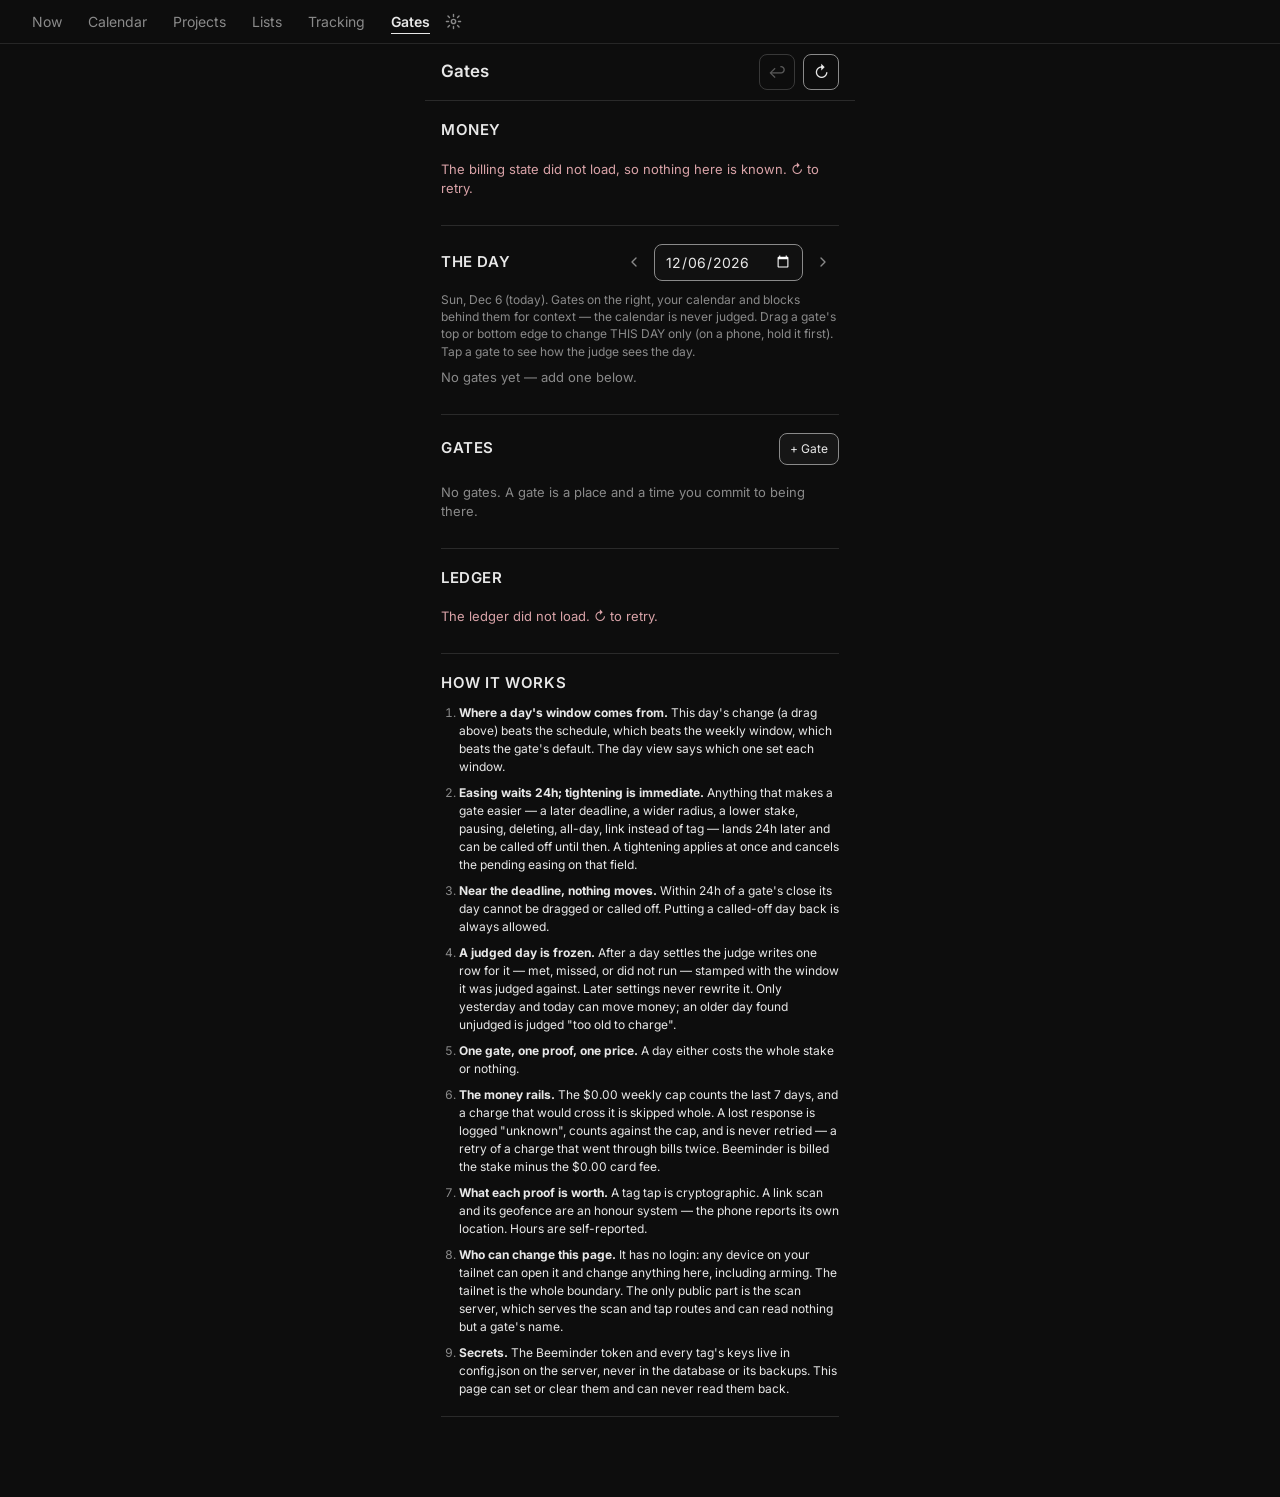
==== commit 282a11e2: "Remove the Log page and dangerous writing from the client They live in ef-writing now (2026-10-06, Q" ====
--- a/templates/gates.html
+++ b/templates/gates.html
@@ -21,7 +21,6 @@
       <a class="tn-tab" href="/calendar">Calendar</a>
       <a class="tn-tab" href="/projects">Projects</a>
       <a class="tn-tab" href="/lists">Lists</a>
-      <a class="tn-tab" href="/log">Log</a>
       <a class="tn-tab" href="/tracking">Tracking</a>
       <a class="tn-tab on" href="/gates">Gates</a>
     </div>
--- a/static/style.css
+++ b/static/style.css
@@ -159,6 +159,132 @@
   display: none !important;
 }
 
+/* ── ONE CHIP, ONE SWITCH, ONE BADGE, ONE COUNT, ONE EMPTY (2026-10-05,
+   Quentin's instruction: "enforce DRY abstractions as much as possible") ──
+   Eight toggle looks had grown — .ctx-chip lit GOLD, .cl-chip lit accent and
+   had no edge, .se-day lit grey, .se-check and .se-wk-off lit as an accent
+   outline, .mx-set, the gates dashboard's .gd-day, and two segmented
+   switches (.wk-seg, .gd-seg) with nothing in common. A pick read differently
+   on every surface, and three of them outlined a CONTROL in --border, which
+   measured 1.1–1.4:1 against the sheet: a chip you could not see the edge of.
+   Now: .chip is anything you tap to pick or toggle, .on is the ONE selected
+   look, .chip-sm the mono size the clarify sheet's vocabulary uses, and .seg
+   is a row of exclusive choices. A site keeps its own class only for LAYOUT
+   (a day key's width, a check row's flex) or for a meaning beyond on/off.
+   They sit up here, before every surface, so a site's layout class always
+   wins the cascade over the shared look rather than racing it. */
+.chip {
+  font: 12px var(--font-ui);
+  padding: 5px 11px;
+  border-radius: 20px;
+  /* A control's outline owes 3:1: --text-secondary, never --border. */
+  border: 1px solid var(--text-secondary);
+  background: transparent;
+  color: var(--text-secondary);
+  transition: border-color 0.1s ease, color 0.1s ease;
+}
+.chip:hover { border-color: var(--text-primary); color: var(--text-primary); }
+.chip.on { background: var(--accent); border-color: var(--accent); color: var(--on-accent); }
+.chip:disabled { opacity: 0.45; cursor: default; }
+.chip-sm { font: 11px var(--font-mono); padding: 6px 10px; }
+
+/* Seven day keys in one row, always (weekdayToggles in common.js) — a
+   settings sheet's days field and a gate's schedule. MTWRFSU keeps every key
+   one character wide; each key is a .chip, this is only its shape. */
+.wd-toggles {
+  display: grid;
+  grid-template-columns: repeat(7, 1fr);
+  gap: 6px;
+  flex: 1;
+}
+.wd-toggle {
+  text-align: center;
+  font-size: 13px;
+  min-height: 36px;
+  padding: 0;
+  border-radius: 7px;
+}
+
+/* ‹ a day › (dateNavHtml in common.js) — Engage's day, the calendar's day
+   and week, the entry sheet's month, the gates dashboard's day. The arrows
+   are ghost buttons (an edge on a stepper is noise, so none owes 3:1); Today
+   is a .chip in the accent, because it only shows away from the current
+   period and a planning view must never be mistaken for the real one. A
+   site's label class keeps its own type. */
+.date-nav { display: flex; align-items: center; gap: 4px; }
+.date-nav-step {
+  flex: none;
+  display: inline-flex;
+  align-items: center;
+  justify-content: center;
+  min-width: 32px;
+  min-height: 32px;
+  padding: 0;
+  border: none;
+  border-radius: 6px;
+  background: none;
+  color: var(--text-secondary);
+  cursor: pointer;
+}
+.date-nav-step:hover:not(:disabled) { background: var(--surface-2); color: var(--text-primary); }
+.date-nav-step:disabled { opacity: 0.3; cursor: default; }
+.date-nav-step:focus-visible { outline: 2px solid var(--accent); outline-offset: 2px; }
+.date-nav-today { flex: none; margin-left: 4px; color: var(--accent); border-color: var(--accent); }
+.date-nav-today:hover { color: var(--accent); border-color: var(--accent); background: var(--surface-2); }
+
+.seg {
+  display: inline-flex;
+  gap: 2px;
+  padding: 2px;
+  border: 1px solid var(--text-secondary);
+  border-radius: 8px;
+  flex: none;
+}
+.seg > button {
+  border-radius: 6px;
+  padding: 5px 12px;
+  font-size: 12.5px;
+  color: var(--text-secondary);
+}
+.seg > button:hover { color: var(--text-primary); }
+.seg > button.on { background: var(--accent); color: var(--on-accent); }
+.seg > button:focus-visible { outline: 2px solid var(--accent); outline-offset: 2px; }
+
+/* A badge SAYS a state; nobody taps it, so its edge is decoration and keeps
+   --border. Only a non-default state earns one. */
+.badge {
+  flex: none;
+  font: 10px var(--font-mono);
+  letter-spacing: 0.06em;
+  text-transform: uppercase;
+  white-space: nowrap;
+  color: var(--text-secondary);
+  border: 1px solid var(--border);
+  border-radius: 4px;
+  padding: 2px 6px;
+}
+.badge-ok { color: var(--success); border-color: var(--success); }
+.badge-bad { color: var(--danger); border-color: var(--danger); }
+.badge-wait { color: var(--accent); border-color: var(--accent); }
+.badge-warn { color: var(--gold); border-color: var(--gold); }
+
+/* How many: a number beside what it counts. Empty means nothing to say. */
+.count {
+  font: 11px var(--font-mono);
+  font-variant-numeric: tabular-nums;
+  white-space: nowrap;
+  color: var(--text-secondary);
+}
+.count:empty { display: none; }
+
+/* What an empty list says instead (emptyHtml in common.js). A list whose rows
+   are inset sets --empty-x, so the sentence starts where its rows would. */
+.empty {
+  font-size: 13px;
+  color: var(--text-secondary);
+  padding: 8px var(--empty-x, 0);
+}
+
 /* ── App shell ─────────────────────────────────────────────── */
 
 /* ── Mobile shell (9c) ──────────────────────────────────────── */
@@ -278,7 +404,7 @@
 
 /* ── Modal ──────────────────────────────────────────────────── */
 
-/* 155: ABOVE the .m-overlay band (140) and the map/logs/person overlays (150),
+/* 155: ABOVE the .m-overlay band (140) and the map/person overlays (150),
    below the hub (160). Settings is opened FROM the hub while another surface is
    still up, and openBlockEditor does not close it — at z 100 it opened silently
    BEHIND whatever you were looking at, which reads as a dead button. It is the
@@ -469,16 +595,6 @@
 .be-row-sub.be-row-sub-wrap { white-space: normal; line-height: 1.45; }
 
 /* Only a non-default state earns a badge — a default is not information. */
-.be-row-badge {
-  font: 10px var(--font-mono);
-  letter-spacing: 0.06em;
-  text-transform: uppercase;
-  color: var(--text-secondary);
-  border: 1px solid var(--border);
-  border-radius: 4px;
-  padding: 2px 6px;
-  flex: none;
-}
 
 .be-list-row.be-dim .be-row-name,
 .be-list-row.be-dim .be-row-meta,
@@ -501,11 +617,7 @@
 
 .be-set-ctl { flex: none; }
 
-.be-empty {
-  color: var(--text-secondary);
-  font-size: 13px;
-  padding: 13px 20px;
-}
+.be-list, #be-qr-section { --empty-x: 20px; }
 
 /* WHERE THE REST OF THEM ARE. A list that holds fewer things than you have has
    to say so and say where — the same bargain the pool's gates struck, in one
@@ -762,29 +874,6 @@
 .se-openpicker > span:first-child { flex: 1; }
 .se-openpicker:hover { border-color: var(--accent); }
 
-/* Seven keys, one row, always — MTWRFSU keeps every day one character wide. */
-.se-days {
-  display: grid;
-  grid-template-columns: repeat(7, 1fr);
-  gap: 6px;
-  flex: 1;
-}
-
-.se-day {
-  text-align: center;
-  font-size: 13px;
-  padding: 10px 0;
-  border: 1px solid var(--border);
-  border-radius: 7px;
-  color: var(--text-secondary);
-}
-
-.se-day.se-on {
-  background: var(--surface-2);
-  border-color: var(--text-primary);
-  color: var(--text-primary);
-}
-
 /* Swatches at row height, not a select of colour names. */
 .se-swatches { display: flex; gap: 6px; flex-wrap: wrap; }
 
@@ -810,17 +899,14 @@
   line-height: 1;
 }
 
+/* A check row is a .chip the width of the field. */
 .se-check {
   flex: 1;
   text-align: left;
-  border: 1px solid var(--border);
   border-radius: 8px;
   padding: 11px 12px;
   font-size: 14px;
-  color: var(--text-secondary);
-}
-
-.se-check.se-on { border-color: var(--accent); color: var(--accent); }
+}
 
 .se-weekly {
   flex: 1;
@@ -847,14 +933,9 @@
 
 .se-wk-off {
   flex: none;
-  font: 11px var(--font-mono);
-  color: var(--text-secondary);
-  border: 1px solid var(--border);
   border-radius: 6px;
   padding: 6px 7px;
 }
-
-.se-wk-off.se-on { border-color: var(--accent); color: var(--accent); }
 
 /* One primary action per surface, at the bottom of the sheet and nowhere
    else — the section behind it has no Save of its own. */
@@ -1176,24 +1257,6 @@
   display: flex;
   align-items: center;
   gap: 6px;
-}
-
-.tl-nav-btn {
-  min-width: 32px;
-  min-height: 34px;
-  padding: 0 4px;
-  font-size: 18px;
-  color: var(--text-secondary);
-  border: none;
-  background: none;
-  line-height: 1;
-}
-
-.tl-nav-btn:hover { color: var(--text-primary); }
-
-.tl-nav-btn:disabled {
-  opacity: 0.3;
-  cursor: default;
 }
 
 #tl-date-label {
@@ -1251,19 +1314,6 @@
 .tl-nav { flex: none; }
 #tl-date-label { flex: none; }
 
-.tl-today-btn {
-  font-size: 12px;
-  color: var(--text-secondary);
-  padding: 2px 8px;
-  border: 1px solid var(--border);
-  border-radius: 4px;
-}
-
-.tl-today-btn:hover {
-  background: var(--surface-2);
-  color: var(--text-primary);
-}
-
 .tl-refresh-area {
   margin-left: auto;
   display: flex;
@@ -1339,7 +1389,6 @@
 /* When the calendar is minimized, left-anchored modals take the freed width
    (full width minus the 40px calendar strip) instead of the default 50%. */
 body.calendar-minimized #block-editor-modal,
-body.calendar-minimized #logs-modal,
 body.calendar-minimized #review-modal {
   width: calc(100% - 40px);
 }
@@ -1695,13 +1744,6 @@
   overflow-y: auto;
 }
 
-.tl-deadlines-empty {
-  padding: 14px;
-  text-align: center;
-  font-size: 12px;
-  color: var(--text-secondary);
-}
-
 .tl-deadline-group {
   padding: 8px 12px 4px;
 }
@@ -1974,12 +2016,6 @@
   display: inline-block;
 }
 
-.inbox-returned-badge {
-  color: var(--accent);
-  font-size: 11px;
-  margin-right: 4px;
-}
-
 /* -- Section 2: Active project items ---------------------- */
 
 #section2 {
@@ -2008,11 +2044,6 @@
 
 .s2-item:last-child {
   border-bottom: none;
-}
-
-.s2-empty {
-  font-size: 12px;
-  color: var(--text-secondary);
 }
 
 .inbox-area-suggested {
@@ -2105,13 +2136,6 @@
   font-size: 12px;
 }
 
-.inbox-empty {
-  font-size: 12px;
-  color: var(--text-secondary);
-  padding: 8px 0;
-  text-align: center;
-}
-
 /* -- Section 2 interactive items -------------------------- */
 
 .s2-item {
@@ -2462,12 +2486,6 @@
 
 /* The area of the block you are actually in. */
 .s2-area-head.s2-area-current .s2-area-name { color: var(--accent); }
-
-.s2-area-count {
-  font: 11px var(--font-mono);
-  color: var(--text-secondary);
-  flex: none;
-}
 
 .s2-area-body {
   padding: 0 0 4px 14px;
@@ -2521,107 +2539,6 @@
   background: var(--gold);
 }
 
-/* ── Logs modal ── */
-
-#logs-overlay {
-  position: fixed;
-  inset: 0;
-  background: var(--overlay);
-  z-index: 150;
-  display: flex;
-  align-items: stretch;
-  justify-content: flex-start;
-}
-
-#logs-overlay.hidden {
-  display: none;
-}
-
-#logs-modal {
-  background: var(--bg);
-  border-right: 1px solid var(--border);
-  width: 50%;
-  height: 100%;
-  display: flex;
-  flex-direction: column;
-  animation: modal-slide-in 0.25s ease;
-}
-
-/* The body itself does NOT scroll: the list does, so the sort bar stays at
-   the top and the new-log form stays reachable at the bottom instead of
-   sitting 25 rows down. The editor view relies on the same column — its
-   .log-editor-wrap takes the freed height and scrolls internally. */
-#logs-body {
-  flex: 1;
-  min-height: 0;
-  display: flex;
-  flex-direction: column;
-  gap: 12px;
-  padding: 16px 20px;
-  overflow: hidden;
-}
-
-.log-list-bar {
-  display: flex;
-  justify-content: flex-end;
-  margin-bottom: -4px;
-}
-
-.log-sort-btn {
-  color: var(--text-secondary);
-  font-size: 11px;
-  padding: 2px 4px;
-}
-
-.log-sort-btn:hover {
-  color: var(--accent);
-}
-
-.log-list {
-  flex: 1;
-  min-height: 0;
-  overflow-y: auto;
-  display: flex;
-  flex-direction: column;
-  gap: 6px;
-}
-
-/* A row must not shrink to fit — with 25 logs the list scrolls instead. */
-.log-list .log-row { flex: none; }
-
-.log-row {
-  display: flex;
-  justify-content: space-between;
-  align-items: center;
-  padding: 10px 14px;
-  border: 1px solid var(--border);
-  border-radius: 6px;
-  color: var(--text-primary);
-  font-size: 13px;
-  text-align: left;
-}
-
-.log-row:hover {
-  border-color: var(--accent);
-}
-
-.log-row-date {
-  color: var(--text-secondary);
-  font-size: 11px;
-}
-
-.log-empty {
-  color: var(--text-secondary);
-  font-size: 13px;
-  padding: 10px 2px;
-}
-
-.log-editor-bar {
-  display: flex;
-  justify-content: space-between;
-  align-items: center;
-}
-
 .log-back-btn {
   color: var(--text-secondary);
   font-size: 12px;
@@ -2631,222 +2548,6 @@
 .log-back-btn:hover {
   color: var(--text-primary);
 }
-
-/* A finger target, not a 12px word: this is the one control in the bar that
-   opens the camera, and there is no hover to find it with. */
-.log-photo-btn {
-  color: var(--text-secondary);
-  font-size: 12px;
-  padding: 8px 12px;
-  min-height: 36px;
-  border: 1px solid var(--border-soft);
-  border-radius: 4px;
-}
-
-.log-photo-btn:hover {
-  color: var(--text-primary);
-}
-
-.log-save-status {
-  color: var(--text-secondary);
-  font-size: 11px;
-}
-
-/* The open log's photos. A strip, not a grid: it sits between the bar and the
-   editor, so it may cost one row of typing space and no more. Scrolls sideways
-   on its own — the overlay body must never scroll horizontally. */
-.log-photos {
-  display: flex;
-  gap: 8px;
-  overflow-x: auto;
-  flex: 0 0 auto;
-  padding-bottom: 2px;
-}
-
-/* 56px, because a thumbnail is a finger target with no hover to find it. */
-.log-thumb {
-  flex: 0 0 auto;
-  width: 56px;
-  height: 56px;
-  padding: 0;
-  border: 1px solid var(--text-secondary);
-  border-radius: 4px;
-  overflow: hidden;
-  background: var(--surface-low);
-  display: flex;
-  align-items: center;
-  justify-content: center;
-}
-
-.log-thumb img {
-  width: 100%;
-  height: 100%;
-  object-fit: cover;
-}
-
-.log-thumb-fallback {
-  color: var(--text-secondary);
-  font-size: 10px;
-  text-transform: uppercase;
-}
-
-/* Full-screen, and DARK IN BOTH THEMES on purpose (the NOW panel's precedent,
-   inverted): a photo is judged against a neutral ground, and a light frame
-   around a phone snapshot changes what you think you are looking at. Above the
-   sheet band (200) so the picture is never behind something that was already
-   up; below dangerous writing (240), which nothing may cover. */
-#log-photo-view {
-  position: fixed;
-  inset: 0;
-  height: var(--vvh, 100dvh);
-  z-index: 210;
-  background: #000;            /* solid: the log's text showing through a
-                                  scrim is noise behind a photograph */
-  display: flex;
-  flex-direction: column;
-}
-
-#log-photo-view.hidden { display: none; }
-
-.lpv-bar {
-  display: flex;
-  align-items: center;
-  gap: 12px;
-  padding: 10px 14px;
-  color: rgba(255, 255, 255, 0.72);
-  font-size: 12px;
-}
-
-.lpv-close {
-  color: #fff;
-  font-size: 13px;
-  padding: 8px 10px;
-  min-height: 36px;
-}
-
-.lpv-name {
-  flex: 1;
-  overflow: hidden;
-  text-overflow: ellipsis;
-  white-space: nowrap;
-}
-
-.lpv-stage {
-  flex: 1;
-  min-height: 0;
-  display: flex;
-  align-items: center;
-  justify-content: center;
-  padding: 0 10px;
-}
-
-.lpv-stage img {
-  max-width: 100%;
-  max-height: 100%;
-  object-fit: contain;
-}
-
-.lpv-fallback {
-  color: rgba(255, 255, 255, 0.8);
-  font-size: 13px;
-  line-height: 1.5;
-  text-align: center;
-  padding: 0 24px;
-}
-
-.lpv-nav {
-  display: flex;
-  justify-content: space-between;
-  padding: 10px 14px 18px;
-}
-
-/* Thirds of nothing to aim at otherwise: these are the only two controls on a
-   screen filled with picture, so they are 48px targets at the bottom, where a
-   thumb reaches. */
-.lpv-step {
-  color: #fff;
-  font-size: 20px;
-  min-width: 72px;
-  min-height: 48px;
-  border: 1px solid rgba(255, 255, 255, 0.35);
-  border-radius: 4px;
-}
-
-.lpv-step:disabled {
-  color: rgba(255, 255, 255, 0.3);
-  border-color: rgba(255, 255, 255, 0.12);
-}
-
-.log-editor-wrap {
-  flex: 1;
-  min-height: 0;
-  position: relative;
-  border: 1px solid var(--border);
-  border-radius: 4px;
-  background: var(--bg);
-}
-
-.log-editor-wrap:focus-within {
-  border-color: var(--accent);
-}
-
-.log-highlight,
-.log-editor {
-  position: absolute;
-  inset: 0;
-  margin: 0;
-  border: none;
-  border-radius: 4px;
-  font-family: var(--font-mono);
-  font-size: 13px;
-  line-height: 1.6;
-  padding: 12px;
-  white-space: pre-wrap;
-  overflow-wrap: break-word;
-}
-
-.log-highlight {
-  overflow: hidden;
-  pointer-events: none;
-  color: var(--text-primary);
-}
-
-/* The gutter is reserved HERE ONLY, so the textarea's content width doesn't
-   jump when the scrollbar appears. The highlight layer is sized to match in
-   JS (updateLogHighlight) rather than by a second copy of this declaration:
-   WebKit honors scrollbar-gutter on a real scroll container but not on the
-   overflow:hidden highlight, which left the two layers 6px apart. */
-.log-editor {
-  width: 100%;
-  height: 100%;
-  background: transparent;
-  color: transparent;
-  caret-color: var(--text-primary);
-  resize: none;
-  overflow-y: auto;
-  scrollbar-gutter: stable;
-}
-
-.log-editor:focus {
-  border: none;
-}
-
-.log-editor::selection {
-  color: transparent;
-  background: rgba(152, 185, 221, 0.35);
-}
-
-.md-heading { color: var(--accent); font-weight: 600; }
-.md-bold { font-weight: 600; }
-.md-italic { font-style: italic; }
-/* Decoration only, so it needs no light-mode value in the appendix. */
-.md-strike { text-decoration: line-through; }
-.md-code { color: #d9b48f; background: var(--tint); border-radius: 3px; }
-.md-codeblock { color: #d9b48f; }
-.md-link { color: var(--accent); text-decoration: underline; }
-.md-marker { color: var(--accent); }
-.md-quote { color: #adc9a0; font-style: italic; }
-.md-hr { color: var(--text-secondary); }
 
 #review-overlay {
   position: fixed;
@@ -2997,7 +2698,7 @@
    and a labelled item cannot be misread the way an overloaded gesture can.
 
    Above the sheets (200), because a menu is always the innermost thing on
-   screen, and below the people timer (250) and dangerous writing (240), which
+   screen, and below the people timer (250), which
    nothing may cover. */
 #obj-menu {
   position: fixed;
@@ -3551,7 +3252,6 @@
 }
 
 #tracking-habit .jh-since { color: var(--text-secondary); font-size: 12px; }
-#tracking-habit .jh-empty { color: var(--text-secondary); }
 
 /* Tabulator dark-theme overrides */
 
@@ -3692,8 +3392,8 @@
    The lens joins domain and tags in one menu, so there is ONE place that
    narrows a list and no permanent band of chrome. The pill (.tn-pill) names
    what you are looking at; the menu is transient and hangs under the strip.
-   Chips reuse .ctx-chip / .ctx-req / .ctx-off — the same grammar everywhere
-   "required" is said. */
+   Chips are the one .chip (.on = picked; a required tag also says ∧) — the
+   same grammar everywhere "required" is said. */
 /* The strip menus' inside (stripMenu): section titles over chip rows, and a
    foot. Placed by .tn-menu, the one rule for all three. */
 .tn-menu-sec {
@@ -3759,14 +3459,6 @@
 
 .pm-name { flex: 1; }
 
-.pm-count {
-  font-size: 11px;
-  color: var(--text-secondary);
-  white-space: nowrap;
-}
-
-.pm-row-stalled .pm-count { color: var(--danger); }
-
 .pm-delete {
   color: var(--text-secondary);
   font-size: 14px;
@@ -3775,11 +3467,6 @@
 }
 
 .pm-delete:hover { color: var(--danger); }
-
-.pm-empty {
-  color: var(--text-secondary);
-  font-size: 13px;
-}
 
 /* ── NOW — the next-actions lens ─────────────────────────────
    Flat by construction: no group containers, no indentation. The parent chain
@@ -3881,7 +3568,7 @@
 .now-add-area { flex: none; max-width: 38%; }
 
 .s2-header { display: flex; align-items: center; gap: 4px; }
-.now-count { font-size: 11px; color: var(--text-secondary); }
+
 .s2-header .s2-domain-select { margin-left: auto; }
 
 /* ── MAP — the inventory lens ────────────────────────────────
@@ -3915,7 +3602,8 @@
   margin: 6px 0 2px;
 }
 
-.map-count { font-size: 10px; color: var(--text-secondary); margin-left: 6px; }
+/* A count riding in a heading has no gap to sit in. */
+.map-someday-head .count, .eg-pool-head .count { margin-left: 6px; }
 
 /* -- Areas of focus, the roster at the foot of MAP --------------------------
    The standing structure, below the inventory it files. Visually quieter than
@@ -4031,7 +3719,7 @@
 /* The in-page date picker (renderEntryWhen) — never the browser's own, which
    privacy mode's filter cannot reach. */
 .enw-picked { font-size: 15px; font-weight: 500; color: var(--text-primary); padding: 8px 14px; }
-.enw-nav { display: flex; align-items: center; gap: 8px; padding: 0 14px 6px; }
+.enw-nav { padding: 0 14px 6px; }
 .enw-month { flex: 1; text-align: center; font-size: 13px; color: var(--text-secondary); }
 .enw-grid { display: grid; grid-template-columns: repeat(7, 1fr); gap: 3px; padding: 0 14px 10px; }
 .enw-dow { text-align: center; font-size: 11px; color: var(--text-secondary); padding: 2px 0; }
@@ -4055,25 +3743,6 @@
   padding-left: 10px;
 }
 
-.map-badge {
-  flex: none;
-  font-size: 10px;
-  color: var(--text-secondary);
-  border: 1px solid var(--border);
-  border-radius: 3px;
-  padding: 0 4px;
-  white-space: nowrap;
-}
-
-/* Tags ride on ACTION rows only — a project's state is the row, its contexts
-   belong to the actions under it. Quieter than a state badge: they are what
-   you filter by, not what you act on. */
-.map-badge-tag { border-color: var(--border-soft); opacity: 0.8; }
-
-.map-badge-wait { color: var(--accent); border-color: var(--accent); }
-.map-badge-push { color: #d9cd80; border-color: #d9cd80; }
-.map-badge-bad { color: var(--danger); border-color: var(--danger); }
-
 .map-acts { display: flex; align-items: center; gap: 3px; flex: none; }
 
 /* The one control on a row: open the clarify sheet for it. Everything a row
@@ -4154,17 +3823,9 @@
 
 .eg-day-name { font-size: 22px; font-weight: 600; letter-spacing: -0.02em; color: var(--text-primary); }
 .eg-day-date { font: 11px var(--font-mono); color: var(--text-secondary); }
-/* Day nav: ghost arrows either side of the day, which is itself the way back
-   to today. Off-today gets the accent so a planning view can never be
-   mistaken for the real day. */
-.eg-nav {
-  flex: none;
-  font-size: 17px;
-  line-height: 1;
-  color: var(--text-secondary);
-  padding: 2px 4px;
-}
-.eg-nav:hover { color: var(--accent); }
+/* Day nav: the shared stepper (.date-nav) either side of the day, which is
+   itself the way to the calendar. Off-today gets the accent so a planning
+   view can never be mistaken for the real day. */
 .eg-day-btn {
   display: inline-flex;
   align-items: baseline;
@@ -4187,16 +3848,8 @@
 
 .eg-day-btn .eg-day-date { white-space: nowrap; }
 .eg-day-off .eg-day-name, .eg-day-off .eg-day-date { color: var(--accent); }
-#eg-today {
-  font: 10px var(--font-mono);
-  color: var(--accent);
-  border: 1px solid var(--accent);
-  border-radius: 9px;
-  padding: 1px 7px;
-  align-self: center;
-}
-
-/* Deadline chip — borrows each surface's tag/badge shape (eg-tag, map-badge,
+
+/* Deadline chip — borrows each surface's tag/badge shape (eg-tag, .badge,
    gtd-tag), only the colour is its own: red once it's today-or-gone. */
 .due-chip-hot { color: var(--danger); border-color: var(--danger); }
 /* Inherited from the project above, not typed on this row — a real
@@ -4503,7 +4156,7 @@
   min-width: 0;
 }
 
-.eg-empty { font-size: 12px; color: var(--text-secondary); padding: 8px 14px; }
+#eg-main { --empty-x: 14px; }
 /* Items hidden by a location-bound tag — counted, never silent. */
 
 /* THE global bar — one context bar for the whole app, fixed under everything.
@@ -4654,18 +4307,6 @@
 /* Undo in the top strip (10c): greyed while there is nothing to undo. */
 #eg-undo:disabled { opacity: 0.35; cursor: default; background: none; }
 
-/* The context chips — still drawn by the clarify sheet and the tag sheet. */
-.ctx-chip {
-  font: 12px var(--font-ui);
-  padding: 5px 11px;
-  border-radius: 20px;
-  border: 1px solid var(--border);
-  background: var(--surface);
-  color: var(--text-secondary);
-  transition: border-color 0.1s ease, color 0.1s ease;
-}
-.ctx-chip:hover { border-color: var(--accent); color: var(--text-primary); }
-.ctx-req { background: var(--gold); border-color: var(--gold); color: var(--on-accent); font-weight: 500; }
 /* Every gap opens while a drag is in flight. Tap-to-arm-then-tap-a-gap went
    2026-08-11: a two-step gesture whose second target was invisible until the
    first step, on a surface where Show-on date+time already places an action. */
@@ -4699,7 +4340,6 @@
 }
 
 .gtd-section-head:hover { color: var(--text-primary); }
-.gtd-empty { font-size: 12px; color: var(--text-secondary); padding: 6px 0; }
 
 /* ── Reference lists (tab-lists) — GTD's non-actionable keeps ── */
 #ref-body { flex: 1; overflow-y: auto; padding: 12px 14px; }
@@ -4786,9 +4426,9 @@
 /* Every modal is a phone-sized surface now: full width, capped at the shell,
    centered over the letterboxed column on a big screen. */
 
-#modal-overlay, #logs-overlay, #review-overlay, #map-overlay {
+#modal-overlay, #review-overlay, #map-overlay {
   justify-content: center;
-}#block-editor-modal, #logs-modal, #review-modal, #map-modal {
+}#block-editor-modal, #review-modal, #map-modal {
   width: 100%;
   max-width: 430px;
   border-left: 1px solid var(--border);
@@ -4882,16 +4522,8 @@
 .mx-today { display: flex; flex-direction: column; gap: 6px; padding: 10px 0; border-bottom: 1px solid var(--border-soft); }
 .mx-today .mx-yn { flex-wrap: wrap; }
 .mx-today .mx-edit { width: 100%; box-sizing: border-box; }
-.mx-set {
-  font: 11px var(--font-mono);
-  color: var(--text-secondary);
-  border: 1px solid var(--border);
-  border-radius: 14px;
-  padding: 6px 12px;
-  min-height: 32px;
-  cursor: pointer;
-}
-.mx-set-on { background: var(--accent); border-color: var(--accent); color: var(--on-accent); }
+/* An answer is a .chip.chip-sm; this is only its finger-sized height. */
+.mx-set { padding: 6px 12px; min-height: 32px; }
 
 /* Full-screen NOW view (phone) */
 #now-full-body {
@@ -5142,19 +4774,13 @@
 .cl-key { font: 10px var(--font-mono); opacity: 0.65; }
 
 .cl-chips { display: flex; flex-wrap: wrap; gap: 6px; padding: 0 14px 12px; }
-.cl-chip {
-  font: 11px var(--font-mono);
-  padding: 6px 10px;
-  border-radius: 20px;
-  background: var(--surface-2);
-  color: var(--text-secondary);
-}
-.cl-chip-on { background: var(--accent); color: var(--on-accent); }
+/* The chips are .chip.chip-sm; the field that adds one is shaped like them,
+   and is a control too, so its outline takes --text-secondary. */
 .cl-chip-input {
   font: 11px var(--font-mono);
   padding: 6px 10px;
   border-radius: 20px;
-  border: 1px dashed var(--border);
+  border: 1px dashed var(--text-secondary);
   background: transparent;
   color: var(--text-primary);
   width: 92px;
@@ -5170,6 +4796,8 @@
   color: var(--text-secondary);
 }
 .cl-pill:hover { color: var(--text-primary); }
+/* LIT, not picked: a disclosure that is open, a project chosen, the primary
+   button of a sheet. A pick between options is a .seg or a .chip. */
 .cl-pill-on { border: 1px solid var(--accent); color: var(--accent); }
 .cl-pill-static { border: 1px solid var(--border); background: transparent; }
 .cl-date {
@@ -5440,14 +5068,11 @@
   --wk-hatch: 15%;
   --wk-hatch-on: 30%;              /* a hovered or lit-up block's stripes */
   --wk-bar: 30%;
-  --wk-seg-on: var(--surface-2);   /* the pressed half of a segmented switch */
-}
-
-#tl-view-seg { display: none; }
+}
+
 /* 800px: the same number as WEEK_MQ in app.js. The week fills the window,
    less a margin, up to 1600px — a laptop's width is what it is for. */
 @media (min-width: 800px) {
-  #tl-view-seg { display: inline-flex; }
   #cal-overlay.cal-wk { max-width: min(1600px, calc(100vw - 32px)); }
 }
 #cal-overlay:not(.cal-wk) #cal-week { display: none; }
@@ -5481,7 +5106,7 @@
   min-width: 150px;
   text-align: center;
 }
-.wk-icon, .wk-btn {
+.wk-icon {
   display: inline-flex;
   align-items: center;
   gap: 6px;
@@ -5493,10 +5118,8 @@
   white-space: nowrap;
 }
 .wk-icon { padding: 6px; }
-.wk-btn { padding: 5px 9px; font-size: 13px; }
-.wk-btn.wk-icon { padding: 5px 7px; }
-.wk-icon:hover, .wk-btn:hover, .wk-btn.on { background: var(--surface-2); color: var(--text-primary); }
-.wk-icon:focus-visible, .wk-btn:focus-visible, .wk-seg button:focus-visible,
+.wk-icon:hover { background: var(--surface-2); color: var(--text-primary); }
+.wk-icon:focus-visible,
 .wk-day:focus-visible, .wk-gate:focus-visible, .wk-legend-btn:focus-visible {
   outline: 2px solid var(--accent);
   outline-offset: 2px;
@@ -5504,29 +5127,7 @@
 .wk-mono { font-family: var(--font-mono); font-variant-numeric: tabular-nums; }
 .wk-fetch { font-size: 12px; }
 
-.wk-seg {
-  display: inline-flex;
-  gap: 2px;
-  background: var(--tint);
-  border-radius: 8px;
-  padding: 2px;
-  flex: none;
-}
-.wk-seg button {
-  border: none;
-  background: none;
-  border-radius: 6px;
-  padding: 5px 12px;
-  font-size: 12.5px;
-  color: var(--text-secondary);
-  cursor: pointer;
-}
-.wk-seg button.on {
-  background: var(--wk-seg-on);
-  color: var(--text-primary);
-  box-shadow: 0 1px 2px rgba(0, 0, 0, 0.12);
-}
-.wk-roles .wk-seg button { padding: 4px 9px; font-size: 12px; }
+.wk-roles .seg > button { padding: 4px 9px; font-size: 12px; }
 
 .wk-grid {
   display: grid;
@@ -5924,13 +5525,6 @@
   border-bottom: none;
   gap: 4px;
 }
-#engage-header .eg-nav {
-  display: flex;
-  padding: 6px;
-  border-radius: 6px;
-  color: var(--text-secondary);
-}
-#engage-header .eg-nav:hover { background: var(--surface-2); color: var(--text-primary); }
 #engage-header .eg-day-btn { align-items: baseline; gap: 6px; }
 #engage-header .eg-day-name { font-size: 24px; font-weight: 700; letter-spacing: -0.01em; }
 #engage-header .eg-day-date { font: 14px var(--font-mono); color: var(--text-secondary); }
@@ -6197,7 +5791,9 @@
   --prio-2: rgba(214, 170, 0, 0.17);
   --prio-3: rgba(28, 122, 74, 0.11);
 
-  --gold: #8a6a12;
+  /* 4.4:1 on the light cards as #8a6a12 — a weak gate's proof badge failed
+     its 4.5 (measured 2026-10-05); one step darker clears it everywhere. */
+  --gold: #7a5c0e;
 
   --overlay: rgba(246, 247, 249, 0.94);
   --block-label: #5c6672;
@@ -6218,11 +5814,6 @@
 /* (The gates manager's status chips went with the tables it drew them in —
    a gate's non-default states are settings-row badges now, and those are
    drawn in vars, so they need no light-mode entry.) */
-
-/* Markdown syntax colors, deepened for contrast on white. */
-:root.theme-light .md-code,
-:root.theme-light .md-codeblock { color: #8a5326; }
-:root.theme-light .md-quote { color: #47693a; }
 
 /* A calendar event's text is pulled toward INK here, not toward white, and
    further than the dark theme pulls it: a pastel is already close to a white
@@ -6243,11 +5834,10 @@
 :root.theme-light {
   --eg-ev-swatch: 30%;
   /* The week: block pastels need more of themselves to show as stripes on
-     white, and the pressed half of a switch is the white card, not a grey. */
+     white. */
   --wk-hatch: 28%;
   --wk-hatch-on: 50%;
   --wk-bar: 55%;
-  --wk-seg-on: #ffffff;
   --on-gate: #ffffff;
   --gate-dismissed: #c4c9cf;
   --on-gate-dismissed: #1f2328;
@@ -6255,12 +5845,10 @@
 
 /* Accent tints: keyed to the pastel accent, so they vanish on a light bg. */
 :root.theme-light .s2-drop-target { background: rgba(47, 111, 181, 0.10); }
-:root.theme-light .log-editor::selection { background: rgba(47, 111, 181, 0.22); }
 
 :root.theme-light .now-row:focus { background: rgba(47, 111, 181, 0.08); }
 :root.theme-light .s2-item-recurring { background: rgba(186, 160, 40, 0.16); }
 
-:root.theme-light .map-badge-push { color: #8a6a12; border-color: #c9b978; }
 :root.theme-light .now-chip-on { background: rgba(47, 111, 181, 0.10); }
 
 /* ── The global bar's layout contract with every overlay ──────────────────
@@ -6271,7 +5859,7 @@
    .sheet's bottom: 0 sits earlier in the file. Listed by name because a
    few non-overlay fixed elements (toast, stale banner) legitimately keep
    inset: 0. Theme-independent, hence after the light appendix. */
-.m-overlay, #logs-overlay, #map-overlay, #modal-overlay, .sheet-backdrop, .sheet {
+.m-overlay, #map-overlay, #modal-overlay, .sheet-backdrop, .sheet {
   /* Above the bar, AND above whatever the browser chrome or the keyboard is
      covering: 100% is the viewport, --vvh is what you can see, so the
      difference is the hidden strip — 0 on a desktop and 0 wherever --vvh is
@@ -6331,102 +5919,6 @@
 }
 .oc-del { color: var(--danger); }
 
-/* ── Dangerous writing ───────────────────────────────────────
-   z 240: ABOVE the global bar (170) and the clarify sheet (200), below
-   #people-timer (250). The only surface in the app that covers the bar —
-   capture during a session is the exact task-switch being punished, and the
-   bar's own Esc would be a way to stop typing for free. */
-#dw-session {
-  position: fixed;
-  inset: 0;
-  height: var(--vvh, 100dvh);
-  left: 50%;
-  transform: translateX(-50%);
-  width: 100%;
-  max-width: 430px;
-  background: var(--surface);
-  border-left: 1px solid var(--border);
-  border-right: 1px solid var(--border);
-  z-index: 240;
-  display: flex;
-  flex-direction: column;
-  overflow-y: auto;
-}
-.dw-wrap { display: flex; flex-direction: column; gap: 2px; padding: 18px 0 14px; }
-.dw-writing { flex: 1; min-height: 0; padding: 12px 0 0; gap: 0; }
-.dw-title {
-  font-size: 19px;
-  font-weight: 600;
-  letter-spacing: -0.01em;
-  padding: 0 14px 6px;
-}
-.dw-warn {
-  font-size: 13px;
-  line-height: 1.45;
-  color: var(--danger);
-  padding: 0 14px 12px;
-}
-.dw-target {
-  font-size: 13px;
-  line-height: 1.45;
-  color: var(--text-secondary);
-  padding: 0 14px 8px;
-}
-.dw-target b { color: var(--text-primary); font-weight: 600; }
-.dw-actions { display: flex; align-items: center; gap: 10px; padding: 14px 14px 0; }
-.dw-begin {
-  flex: 1;
-  font-size: 15px;
-  font-weight: 600;
-  padding: 11px;
-  border-radius: 8px;
-  background: var(--danger);
-  color: var(--on-accent);
-  cursor: pointer;
-}
-.dw-custom { width: 68px; text-align: center; }
-.dw-editor {
-  flex: 1;
-  min-height: 0;
-  width: 100%;
-  resize: none;
-  border: none;
-  outline: none;
-  background: transparent;
-  color: var(--text-primary);
-  font: 15px/1.6 var(--font-mono);
-  padding: 0 14px;
-}
-/* Hardcore: the text is there, you just don't get to read it back. */
-.dw-blind { color: transparent; text-shadow: none; caret-color: var(--accent); }
-.dw-foot {
-  display: flex;
-  align-items: center;
-  gap: 10px;
-  padding: 10px 14px;
-  border-top: 1px solid var(--border-soft);
-}
-.dw-progress { font: 11px var(--font-mono); color: var(--text-secondary); flex: 1; }
-.dw-entry {
-  margin: 14px auto 0;
-  display: block;
-  font: 11px var(--font-mono);
-  color: var(--danger);
-  border: 1px solid var(--danger);
-  border-radius: 20px;
-  padding: 6px 14px;
-  cursor: pointer;
-}
-
-/* Two thirds through the idle window with nothing typed: the surface goes
-   red. A warning, not a countdown — a number would be something to watch
-   instead of write, but a silent wipe with no tell reads as a bug. */
-#dw-session.dw-danger {
-  border-color: var(--danger);
-  box-shadow: inset 0 0 0 3px var(--danger);
-  transition: box-shadow 0.25s ease;
-}
-
 /* The create row before anything is typed: an offer, not an action. */
 .cl-proj-new-empty { color: var(--text-secondary); opacity: .75; }
 .cl-proj-new-empty:hover { opacity: 1; }
@@ -6437,16 +5929,7 @@
 .ctx-sheet-tag { font: 12px var(--font-mono); color: var(--accent); }
 .ctx-live { color: var(--success); }
 .ctx-dead { color: var(--text-secondary); }
-#map-sort {
-  flex: none;
-  font: 10px var(--font-mono);
-  color: var(--text-secondary);
-  border: 1px solid var(--border);
-  border-radius: 6px;
-  padding: 4px 7px;
-  cursor: pointer;
-}
-#map-sort.map-sort-on { color: var(--accent); border-color: var(--accent); }
+
 /* Someday, held apart from live work: same rows, visibly a different pile.
    MAP badges no 'someday' marker, so without this a parked row and an active
    one look identical and the tree can't be read without re-deciding each. */
@@ -6576,33 +6059,6 @@
 .be-section .cl-hint { display: block; padding: 6px 20px 12px; line-height: 1.6; }
 .be-about-row { border-bottom: none; }
 
-/* Log search: the field, and the matched lines under a row. */
-.log-hit {
-  display: block;
-  width: 100%;
-  font: 11px/1.6 var(--font-mono);
-  color: var(--text-secondary);
-  padding-left: 2px;
-  overflow: hidden;
-  text-overflow: ellipsis;
-  white-space: nowrap;
-}
-/* The accent at low alpha: readable as a highlight in BOTH themes without a
-   second variable, since --accent is already redefined in the light appendix. */
-.log-hit mark { background: color-mix(in srgb, var(--accent) 30%, transparent); color: var(--text-primary); }
-
-/* A log row's tags, inline after the title. Named vars only, so the light
-   appendix needs no entry of its own. */
-.log-tag {
-  font: 10px var(--font-mono);
-  color: var(--text-secondary);
-  border: 1px solid var(--border-soft);
-  border-radius: 999px;
-  padding: 1px 6px;
-  margin-left: 6px;
-  white-space: nowrap;
-}
-.log-hidden-note { font: 11px var(--font-mono); color: var(--text-secondary); padding: 6px 20px; }
 /* The new-tag field sits in the chip row and must not stretch it. */
 .en-tag-new { flex: 0 0 90px; min-width: 90px; font: 12px var(--font-mono); padding: 2px 8px; }
 
@@ -6804,16 +6260,6 @@
 .tl-plan-sum { color: var(--text-primary); font-weight: 600; }
 .tl-plan-hint { color: var(--text-secondary); font-size: 11px; }
 
-/* What the next drawn span is FOR. Wraps to its own line on a phone-width
-   banner rather than squeezing the summary, and the chips are the app's own
-   ctx-chip so a pick reads the same here as it does in MAP's filter menu. */
-.tl-plan-domains {
-  display: flex;
-  flex-wrap: wrap;
-  align-items: center;
-  gap: 4px;
-  flex-basis: 100%;
-}
 .tl-plan-dlabel { color: var(--text-secondary); font-size: 11px; margin-right: 2px; }
 
 /* The chip wears the colour its spans will draw in, so the pick and the result
@@ -6834,7 +6280,7 @@
 /* ── The top strip's half of the same contract ───────────────────────────
    Every full-screen layer starts UNDER the strip rather than covering it.
    Sheets are not listed: they are modal at z 200 and cover it on purpose. */
-.m-overlay, #logs-overlay, #map-overlay, #modal-overlay{
+.m-overlay, #map-overlay, #modal-overlay{
   top: var(--tnav-h);
 }
 
@@ -6847,7 +6293,7 @@
    designs do. Last in the file, so it wins over each surface's own rules. */
 :root { --page-w: 100%; }
 @media (min-width: 900px) { :root { --page-w: var(--eg-measure); } }
-.m-overlay, #logs-overlay, #map-overlay, #modal-overlay {
+.m-overlay, #map-overlay, #modal-overlay {
   left: 0;
   right: 0;
   width: auto;
@@ -6857,7 +6303,7 @@
   border: none;
   justify-content: flex-start;
 }
-.m-close, #logs-close, #map-close, #modal-close { display: none; }
+.m-close, #map-close, #modal-close { display: none; }
 #cal-overlay > .m-head { display: none; }
 #tab-lists:not(.ref-index) > *, #tab-tracking > *, #tab-social > *, #now-full > * {
   width: 100%;
@@ -6937,12 +6383,11 @@
   font-weight: 700;
   color: var(--text-primary);
 }
-.mp-empty { padding: 8px 0; font-size: 13.5px; color: var(--text-secondary); }
 .mp-none { padding: 24px 0; }
 .mp-add-area { color: var(--accent); font-size: 14px; padding: 6px 8px; margin: 0 -8px; border-radius: 6px; }
 .mp-add-area:hover { background: var(--surface-2); }
 .mp-add-foot { margin-top: 14px; }
-#map-body .pm-empty { padding: 12px 0; }
+
 #map-body .map-row {
   align-items: flex-start;
   gap: 10px;
@@ -7053,7 +6498,7 @@
   transition: width 0.15s;
 }
 .tn-search:focus-within { border-color: var(--accent); }
-/* The page's own field styles (#map-q, #logs-q) stop at the strip. */
+/* The page's own field styles (#map-q) stop at the strip. */
 #top-nav .tn-search input { border: none; border-radius: 0; background: transparent; padding: 0; height: auto; }
 @media (max-width: 899px) {
   .tn-pill { font-size: 12px; padding: 4px 4px; }
@@ -7066,8 +6511,7 @@
 @media (max-width: 899px) {
   .tn-search:focus-within input, .tn-search input:not(:placeholder-shown) { width: min(150px, 24vw); }
 }
-.tn-count { font: 11px var(--font-mono); color: var(--text-secondary); white-space: nowrap; }
-.tn-count:empty { display: none; }
+
 @media (min-width: 900px) {
   .tn-search { border-color: var(--text-secondary); }
   .tn-search input { width: 180px; }
@@ -7091,7 +6535,6 @@
   gap: 7px;
 }
 .tn-menu.hidden { display: none; }
-.lg-count { font: 12px var(--font-mono); color: var(--text-secondary); }
 
 /* The calendar's selector switching a layer off (calFilter, a stripMenu). */
 #cal-overlay.cal-hide-blocks .tl-block,
@@ -7115,7 +6558,7 @@
 }
 #tab-lists.ref-index .ref-row:hover { background: var(--surface-2); }
 #tab-lists.ref-index .ref-name { font-size: 15.5px; }
-#tab-lists.ref-index .map-count { font: 12px var(--font-mono); color: var(--text-secondary); }
+
 #tab-lists.ref-index .ref-del { width: 18px; padding: 0; font-size: 15px; opacity: 0; }
 #tab-lists.ref-index .ref-row:hover .ref-del, #tab-lists.ref-index .ref-del:focus-visible { opacity: 1; }
 @media (hover: none) { #tab-lists.ref-index .ref-del { opacity: 0.55; } }
@@ -7129,111 +6572,9 @@
   }
 }
 
-/* ── THE LOG PAGE (2026-10-01, Quentin's design) ─────────────────────────
-   Wide: the list in the left column, the open log in the middle one (the
-   Now column), its counts and Dangerous writing in the right. A phone shows
-   the list, or one log with its way back — never both. */
-#logs-modal {
-  position: relative;
-  width: 100%;
-  max-width: none;
-  border: none;
-  background: var(--surface-mid);
-  animation: none;
-  box-shadow: none;
-}
-#logs-modal > .modal-header { display: none; }
-#logs-body { padding: 0; gap: 0; }
-.lg-page { flex: 1; min-height: 0; display: flex; flex-direction: column; }
-.lg-side { flex: 1; min-height: 0; display: flex; flex-direction: column; }
-.lg-tools { padding: 14px 16px 8px; display: flex; flex-direction: column; gap: 8px; }
-.lg-tools-row { display: flex; align-items: center; justify-content: space-between; }
-.lg-new:hover { background: var(--surface-2); color: var(--text-primary); }
-.lg-new { font-size: 13px; color: var(--text-secondary); padding: 3px 6px; margin-right: -6px; border-radius: 6px; }
-#logs-modal .log-list { padding: 0 16px 16px; gap: 0; }
-.lg-month {
-  padding: 16px 0 4px;
-  font-size: 11px;
-  font-weight: 600;
-  letter-spacing: 0.06em;
-  text-transform: uppercase;
-  color: var(--text-secondary);
-}
-#logs-modal .log-row {
-  flex-wrap: wrap;
-  gap: 0 8px;
-  padding: 6px 8px;
-  margin: 0 -8px;
-  border: none;
-  border-radius: 6px;
-  font-size: 13.5px;
-}
-#logs-modal .log-row:hover { background: var(--surface-2); }
-#logs-modal .log-row.on { background: var(--surface-2); font-weight: 600; }
-.log-row-name { flex: 1; min-width: 0; overflow: hidden; text-overflow: ellipsis; white-space: nowrap; }
-#logs-modal .log-row-date { font: 11.5px var(--font-mono); white-space: nowrap; }
-.lg-main { display: none; flex-direction: column; gap: 10px; min-height: 0; padding: 14px 16px 12px; }
-.lg-has-open .lg-main { display: flex; flex: 1; }
-.lg-has-open .lg-side { display: none; }
-.lg-title {
-  flex: 1;
-  min-width: 0;
-  margin: 0;
-  font-size: 20px;
-  font-weight: 600;
-  overflow: hidden;
-  text-overflow: ellipsis;
-  white-space: nowrap;
-}
-#logs-modal .log-editor-bar { gap: 10px; justify-content: flex-start; }
-#logs-modal .log-editor-wrap { border: none; background: transparent; }
-#logs-modal .log-highlight, #logs-modal .log-editor { padding: 0; font-size: 14px; line-height: 1.65; }
-.lg-none { color: var(--text-secondary); font-size: 14px; }
-.lg-right { padding: 4px 16px 16px; display: flex; flex-direction: column; align-items: center; gap: 8px; }
-.lg-has-open .lg-right { display: none; }
-.lg-right .dw-entry { display: inline-flex; align-items: center; gap: 6px; }
-.lg-counts {
-  margin-top: 14px;
-  display: flex;
-  flex-direction: column;
-  align-items: flex-end;
-  gap: 2px;
-  font: 13px var(--font-mono);
-  color: var(--text-secondary);
-  font-variant-numeric: tabular-nums;
-}
-.lg-counts.lg-sel { color: var(--accent); }
-.lg-sel-note { font-size: 11.5px; }
-@media (min-width: 900px) {
-  .lg-page {
-    display: grid;
-    grid-template-columns: minmax(0, 1fr) var(--eg-measure) minmax(0, 1fr);
-  }
-  .lg-side, .lg-has-open .lg-side { display: flex; }
-  .lg-tools { padding: 18px 16px 8px 24px; }
-  #logs-modal .log-list { padding: 0 16px 16px 24px; }
-  .lg-main, .lg-has-open .lg-main {
-    display: flex;
-    padding: 30px 40px;
-    border-left: 1px solid var(--border-soft);
-    border-right: 1px solid var(--border-soft);
-  }
-  .lg-title { font-size: 24px; }
-  #logs-modal .log-back-btn { display: none; }
-  #logs-modal .log-highlight, #logs-modal .log-editor { font-size: 15px; }
-  .lg-right, .lg-has-open .lg-right {
-    display: flex;
-    padding: 22px 24px 0;
-    align-items: flex-end;
-    text-align: right;
-  }
-}
-
 /* The calendar selector's week row (calFilter, a stripMenu). */
-.cf-week { display: flex; align-items: center; gap: 6px; }
-.cf-week .wk-icon { width: 28px; height: 28px; padding: 0; display: flex; align-items: center; justify-content: center; }
 .cf-week .wk-title { flex: 1; text-align: center; font-size: 14.5px; font-weight: 600; color: var(--text-primary); }
-.cf-tools .ctx-chip { display: inline-flex; align-items: center; gap: 5px; }
+.cf-tools .chip { display: inline-flex; align-items: center; gap: 5px; }
 @media (min-width: 900px) { .tn-tabs { flex: 0 1 auto; } }
 #top-nav #eg-undo { margin-left: auto; }
 /* The range button is in the selector's menu; its panel opens at the right. */
@@ -7259,26 +6600,14 @@
   .ref-peek-n { font: 12px var(--font-mono); color: var(--text-secondary); }
   .ref-peek-open { font-size: 12.5px; color: var(--text-secondary); padding: 3px 6px; border-radius: 6px; }
   .ref-peek-open:hover { background: var(--surface-2); color: var(--text-primary); }
-  
+
   .ref-peek-row { display: flex; align-items: flex-start; gap: 10px; padding: 6px 0; font-size: 14px;
     line-height: 1.4; color: var(--text-primary); }
   .ref-peek-dot { width: 4px; height: 4px; margin: 8px 6px 0; flex: none; border-radius: 50%; background: var(--text-secondary); }
   .ref-peek-done { color: var(--text-secondary); text-decoration: line-through; }
   .ref-peek-sub { color: var(--text-secondary); }
-  
-  .ref-peek-empty { padding: 6px 0; font-size: 13.5px; color: var(--text-secondary); }
-}
-
-/* The Log page's blank log: its Title is the field the heading becomes. */
-.lg-title-in {
-  border: none;
-  outline: none;
-  background: transparent;
-  padding: 0;
-  font: 600 20px var(--font-ui);
-  color: var(--text-primary);
-}
-@media (min-width: 900px) { .lg-title-in { font-size: 24px; } }
+
+}
 
 /* ── NO POPUPS: every sheet DOCKS INTO THE RIGHT COLUMN, AND THE PAGE MAKES
    ROOM FOR IT (2026-10-01, Quentin's instruction; reflow 2026-10-05) ───────
@@ -7309,8 +6638,8 @@
   }
   :root:has(.dock-panel:not(.hidden)) { --dock-open: var(--dock-w); }
   #app { padding-right: var(--dock-open, 0px); }
-  .m-overlay, #logs-overlay, #map-overlay, #modal-overlay { right: var(--dock-open, 0px); }
-  
+  .m-overlay, #map-overlay, #modal-overlay { right: var(--dock-open, 0px); }
+
   #engage-body .eg-rt-pop { left: calc(var(--view-w) / 2 + var(--eg-measure) / 2 + 12px); }
 
   /* !important because each sheet's own id rule outranks a class. */
@@ -7349,51 +6678,7 @@
   .cl-item { padding-top: 14px; padding-bottom: 18px; }
   .cl-sec { padding-top: 6px; }
 
-  /* Dangerous writing's SETUP docks like any panel, but top to bottom (it is
-     still the one surface over the dock), with an invisible layer over the
-     rest. */
-  #dw-session { bottom: 0 !important; height: auto; padding: 0 10px !important; }
-  body.dw-open::after {
-    content: '';
-    position: fixed;
-    inset: 0;
-    z-index: 239;
-  }
-  /* WHILE WRITING it takes all three columns (2026-10-05, Quentin's
-     instruction), in the style of the Log page's middle column: the page's
-     ground, the text in the --eg-measure column between two hairlines. It is
-     then not a panel beside the page, so nothing makes room for it. */
-  #dw-session:has(.dw-writing) {
-    left: 0 !important;
-    width: auto !important;
-    border-left: none !important;
-    padding: 0 !important;
-  }
-  :root:has(#dw-session:not(.hidden) .dw-writing) { --dock-open: 0px; }
-  #dw-session .dw-writing {
-    width: var(--eg-measure);
-    margin: 0 auto;
-    padding: 28px 24px 0;
-    box-sizing: border-box;
-    border-left: 1px solid var(--border-soft);
-    border-right: 1px solid var(--border-soft);
-  }
-  #dw-session .dw-writing .dw-editor { padding: 0; font-size: 14px; line-height: 1.65; }
-  #dw-session .dw-writing .dw-foot { padding-left: 0; padding-right: 0; }
-
-  
-  
-}
-
-/* A log's × — on the row you are on, and under the pointer (always there on
-   a touch screen, which has no hover). */
-.lg-del { display: none; width: 18px; text-align: center; font-size: 15px; color: var(--text-secondary); cursor: pointer; }
-.lg-del:hover { color: var(--danger); }
-#logs-modal .log-row.on .lg-del, #logs-modal .log-row:hover .lg-del { display: inline-block; }
-.lg-draft-row .lg-del { display: none !important; }
-@media (hover: none) { #logs-modal .log-row .lg-del { display: inline-block; } }
-.lg-rename { flex: 1; min-width: 0; font: inherit; }
-.lg-title.lg-rename, h1 + .lg-rename { font-size: 24px; font-weight: 600; }
+}
 
 /* Settings → Gates: the dashboard, mounted. It scrolls inside its own frame,
    which is the height of what you can see, so its sheets (fixed inside it)
--- a/static/gates.css
+++ b/static/gates.css
@@ -37,7 +37,7 @@
   text-transform: uppercase; letter-spacing: 0.04em; }
 
 .gd-hint { font-size: 12px; color: var(--text-secondary); line-height: 1.45; margin-top: 4px; }
-.gd-empty { font-size: 13px; color: var(--text-secondary); padding: 6px 0; }
+
 .gd-mono { font-family: var(--font-mono); font-size: 12px; }
 .gd-wrap { word-break: break-all; }
 .gd-good-text { color: var(--success); }
@@ -63,12 +63,13 @@
 .gd-verdict.gd-live { border: 2px solid var(--danger); }
 .gd-verdict.gd-live .gd-vtext { color: var(--danger); }
 
-.gd-seg { display: flex; margin-top: 12px; border: 1px solid var(--text-secondary); border-radius: 9px; overflow: hidden; }
-.gd-seg button { flex: 1; min-height: 40px; font-size: 13px; border-right: 1px solid var(--text-secondary); }
-.gd-seg button:last-child { border-right: none; }
-.gd-seg button.gd-on { background: var(--accent); color: var(--on-accent); font-weight: 600; }
-.gd-seg button.gd-on-live { background: var(--danger); color: var(--bg); }
-.gd-seg button.gd-confirm { background: var(--danger); color: var(--bg); font-weight: 600; }
+/* The money switch is the app's one .seg, full width and finger-high. Live
+   keeps its own colour: lit, or asking twice, it is money and says so. */
+.gd-seg { display: flex; margin-top: 12px; }
+.gd-seg > button { flex: 1; min-height: 40px; font-size: 13px; }
+.gd-seg > button.on { font-weight: 600; }
+.gd-seg > button.gd-on-live { background: var(--danger); color: var(--bg); }
+.gd-seg > button.gd-confirm { background: var(--danger); color: var(--bg); font-weight: 600; }
 
 .gd-row { display: flex; gap: 10px; padding: 8px 0; border-top: 1px solid var(--border-soft); }
 .gd-row-main { flex: 1; min-width: 0; }
@@ -102,7 +103,7 @@
 .gd-body details summary { cursor: pointer; font-size: 13px; color: var(--text-primary); padding: 6px 0; }
 
 /* ── The day ── */
-.gd-daynav { display: flex; align-items: center; gap: 6px; }
+
 .gd-allday-evs { display: flex; flex-wrap: wrap; gap: 6px; margin-top: 8px; }
 .gd-chip { font-size: 11px; padding: 2px 8px; border-radius: 10px; border: 1px solid var(--border); color: var(--text-secondary); }
 
@@ -166,10 +167,7 @@
 .gd-gate-row:hover { background: var(--surface-2); }
 .gd-gate-row.gd-dim { opacity: 0.6; }
 .gd-badges { display: flex; flex-wrap: wrap; gap: 4px; margin-top: 4px; }
-.gd-badge { font-size: 11px; padding: 1px 7px; border-radius: 9px; border: 1px solid var(--border); color: var(--text-secondary); }
-.gd-badge.gd-strong { border-color: var(--success); color: var(--success); }
-.gd-badge.gd-weak { border-color: var(--gold); color: var(--gold); }
-.gd-badge.gd-pend { border-color: var(--accent); color: var(--accent); }
+
 .gd-threat { font-size: 12px; line-height: 1.45; padding: 8px 10px; border-radius: 8px; margin-top: 6px;
   background: var(--surface-low); color: var(--text-primary); border-left: 3px solid var(--border); }
 .gd-threat.gd-strong { border-left-color: var(--success); }
@@ -202,9 +200,7 @@
   border-top: 1px solid var(--border); }
 .gd-sheet-foot .gd-primary { margin-left: auto; }
 .gd-error { color: var(--danger); font-size: 13px; margin-top: 12px; }
-.gd-days { display: flex; gap: 4px; }
-.gd-day { flex: 1; min-height: 36px; border-radius: 8px; border: 1px solid var(--text-secondary); font-size: 13px; }
-.gd-day.gd-on { background: var(--accent); color: var(--on-accent); border-color: var(--accent); }
+
 .gd-pend-row { display: flex; align-items: center; justify-content: space-between; gap: 8px; padding: 4px 0;
   font-size: 12px; color: var(--text-primary); }
 .gd-tag { padding: 8px 0; border-top: 1px solid var(--border-soft); color: var(--text-primary); }
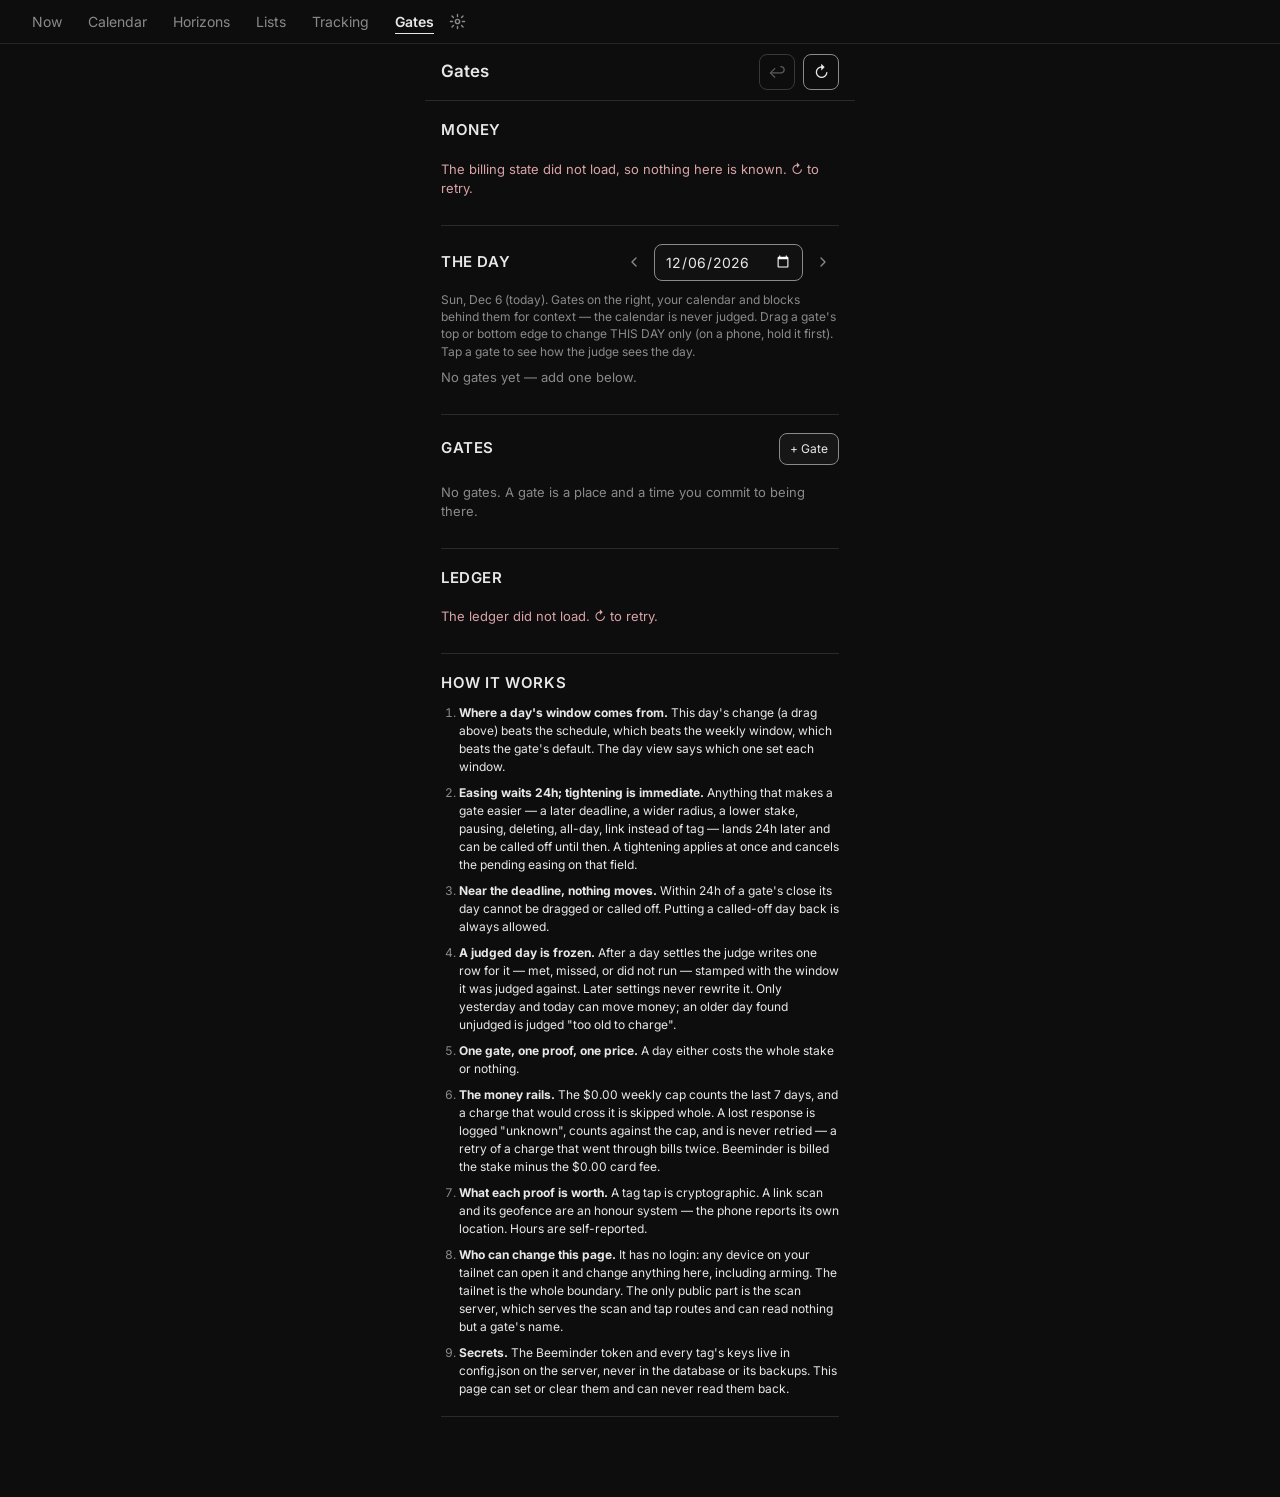
==== commit 934e88ff: "Projects becomes Horizons: GTD's five horizons behind one pill From Quentin's design "Horizons Page"" ====
--- a/templates/gates.html
+++ b/templates/gates.html
@@ -19,7 +19,7 @@
     <div class="tn-tabs">
       <a class="tn-tab" href="/now">Now</a>
       <a class="tn-tab" href="/calendar">Calendar</a>
-      <a class="tn-tab" href="/projects">Projects</a>
+      <a class="tn-tab" href="/horizons">Horizons</a>
       <a class="tn-tab" href="/lists">Lists</a>
       <a class="tn-tab" href="/tracking">Tracking</a>
       <a class="tn-tab on" href="/gates">Gates</a>
--- a/static/style.css
+++ b/static/style.css
@@ -6458,6 +6458,67 @@
   .mp-add-foot { display: none; }
 }
 
+/* ── HORIZONS (2026-10-07, Quentin's design "Horizons Page") ─────────────
+   The four horizons above Projects. Areas and Goals are documents in the Now
+   column (the Projects page's shell, no index); Purpose one sentence in the
+   middle of the page; Vision photographs edge to edge. */
+.hz-doc {
+  outline: none;
+  min-height: 300px;
+  font-size: 16px;
+  line-height: 1.65;
+  color: var(--text-primary);
+}
+.hz-main { padding-top: 30px; }
+.hz-doc:empty::before { content: attr(data-ph); color: var(--text-secondary); pointer-events: none; }
+.hz-doc h3 { font-size: 16px; font-weight: 600; margin: 22px 0 4px; }
+.hz-doc h3:first-child { margin-top: 0; }
+.hz-doc p { margin: 0 0 6px; }
+.hz-doc ul { margin: 0 0 6px; padding-left: 20px; }
+.hz-purpose {
+  min-height: calc(var(--vvh, 100dvh) - var(--tnav-h) - var(--gbar-h));
+  display: flex;
+  align-items: center;
+  justify-content: center;
+  padding: 40px 16px;
+  box-sizing: border-box;
+}
+.hz-doc.hz-doc-purpose {
+  width: 100%;
+  max-width: 760px;
+  min-height: 0;
+  text-align: center;
+  font-size: 34px;
+  font-weight: 700;
+  line-height: 1.3;
+  text-wrap: balance;
+}
+.hz-vision { display: flex; flex-direction: column; gap: 2px; padding-bottom: 14px; }
+.hz-photo {
+  display: block;
+  width: 100%;
+  aspect-ratio: 16 / 10;
+  overflow: hidden;
+  background: var(--surface-2);
+}
+.hz-photo img { width: 100%; height: 100%; object-fit: cover; display: block; }
+.hz-slot {
+  border: none;
+  font: 13.5px var(--font-mono);
+  color: var(--text-secondary);
+  cursor: pointer;
+}
+.hz-slot:hover, .hz-slot-over { color: var(--text-primary); }
+.hz-add {
+  align-self: center;
+  margin-top: 12px;
+  padding: 6px 10px;
+  border-radius: 6px;
+  font-size: 13.5px;
+  color: var(--text-secondary);
+}
+.hz-add:hover { background: var(--surface-2); color: var(--text-primary); }
+
 /* ── EACH PAGE'S SELECTOR AND SEARCH, in the strip (2026-10-01) ───────────
    Right of the page tools, before undo: a quiet pill that names what the
    page shows, and a search field that opens out from its icon on a phone.
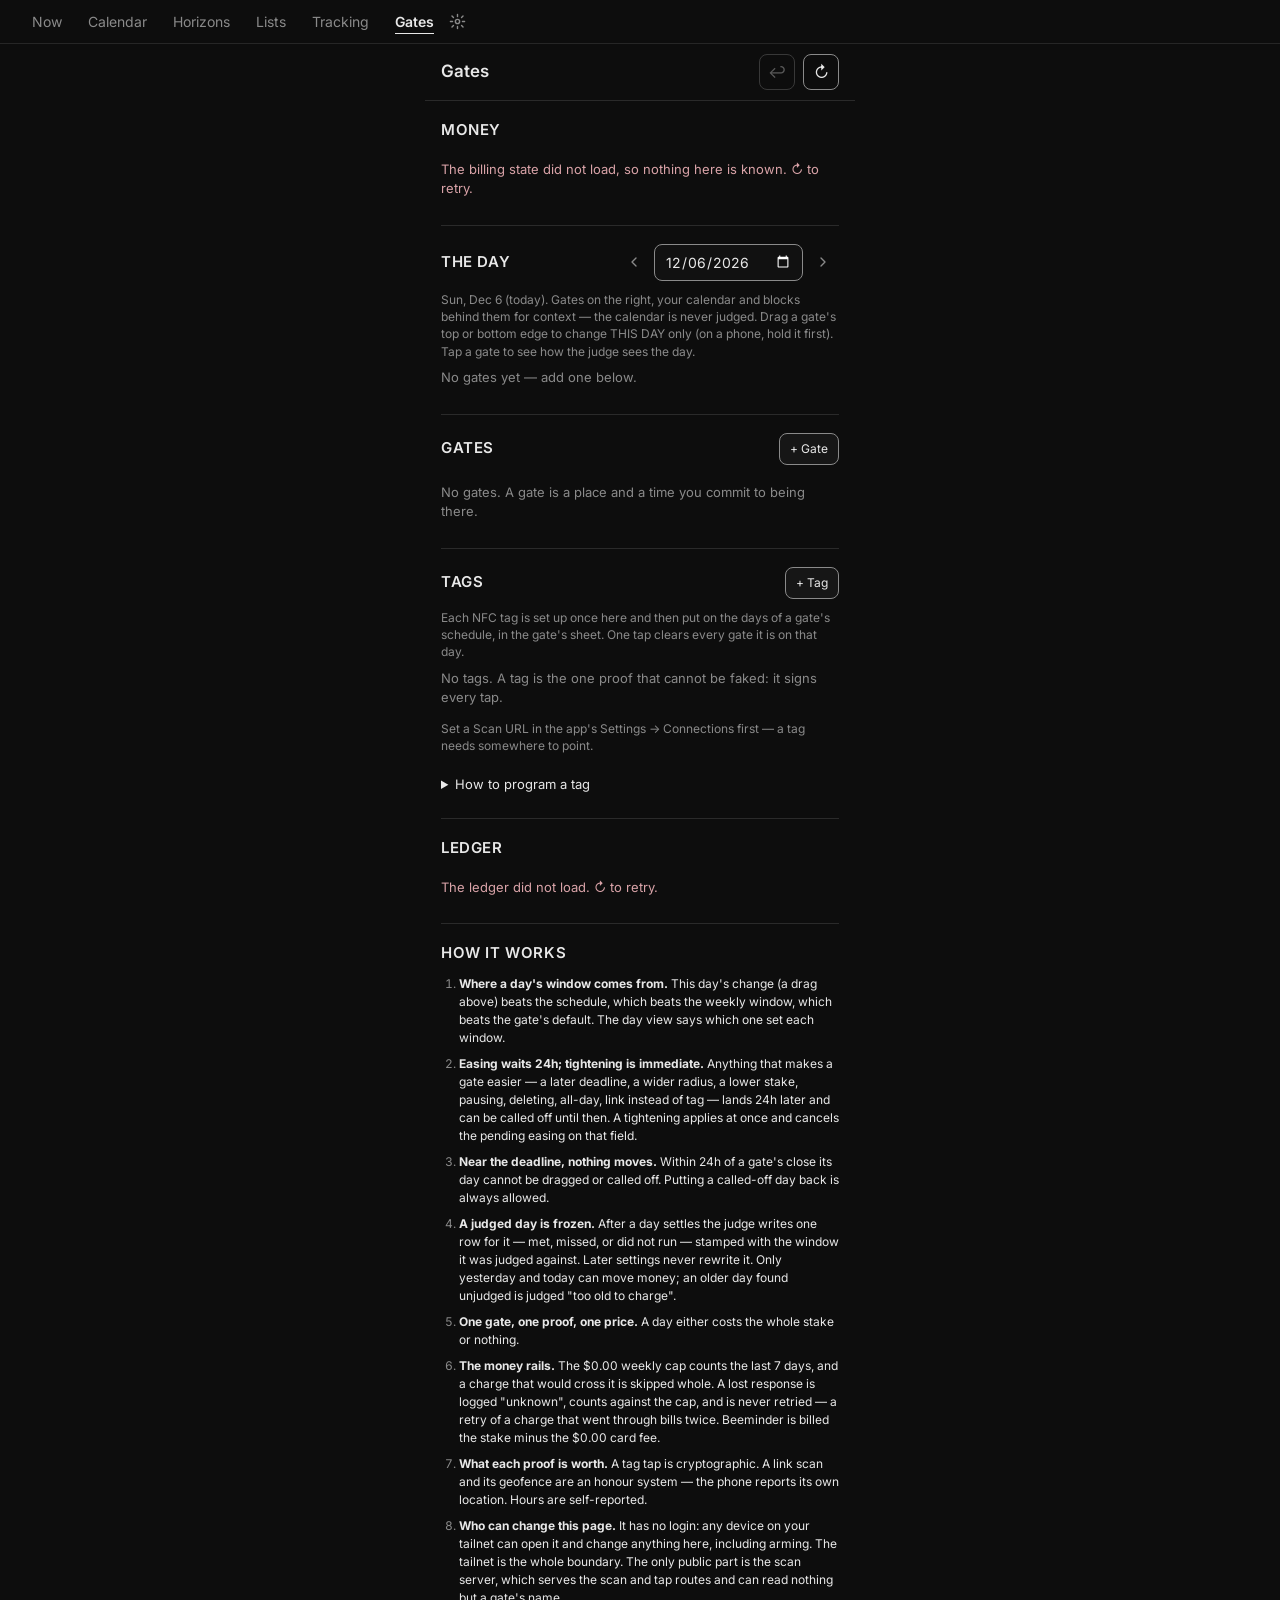
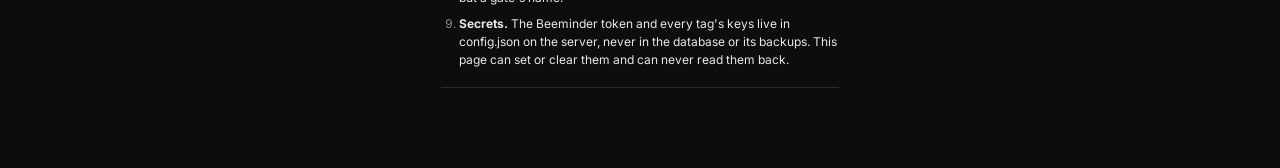
==== commit 7a54fac8: "gates: a tag is its own configuration, assigned to a gate's schedule days Quentin's instruction: tag" ====
--- a/templates/gates.html
+++ b/templates/gates.html
@@ -37,6 +37,7 @@
     <section id="gd-money" class="gd-sec"></section>
     <section id="gd-day" class="gd-sec"></section>
     <section id="gd-gates" class="gd-sec"></section>
+    <section id="gd-tags" class="gd-sec"></section>
     <section id="gd-ledger" class="gd-sec"></section>
     <section id="gd-rules" class="gd-sec"></section>
   </main>
--- a/static/style.css
+++ b/static/style.css
@@ -87,6 +87,19 @@
 /* Native form controls (iOS date/time pickers especially) follow the theme
    instead of popping up WHITE in the dark sheet. The light appendix flips it. */
 :root { color-scheme: dark; }
+
+/* THE LAYER BANDS (2026-10-28, Quentin's report: with clarify up, the
+   calendar's selector opened UNDER it). Two bands, not a number per kind.
+   SURFACES are what you work in — the pages (140–160), the strip and bar
+   (170), the docked read-outs (190) and the sheets (199/200). POPUPS are what
+   a surface opens for a moment — a strip menu, the object menu, the hover
+   label — and are always above every surface, since one is only ever opened
+   from something already on screen. A popup sits at the BODY's level: inside
+   a page (a stacking context) no z-index can lift it over a sheet, which is
+   how Projects' menus were trapped. Above the popups: the people timer (250),
+   the drag tip (260), the toasts (400). client_rules_test holds both halves;
+   popup_viewport_test measures it with a sheet docked. */
+:root { --z-popup: 210; }
 :root.theme-light { color-scheme: light; }
 
 /* PRIVACY MODE: the whole document at a quarter of its contrast (2026-09-16).
@@ -115,6 +128,17 @@
   font-weight: 400;
   line-height: 1.5;
 }
+/* NO TEXT RUNS OFF AN EDGE (2026-10-08, Quentin's instruction, every page):
+   a word too long for its box breaks rather than spilling past it. break-word
+   only acts on overflow, so nothing that already fits moves. A flex item that
+   holds text still needs its own min-width: 0, or it will not shrink to let
+   the break happen. */
+/* A hold is the app's right-click (the long press in app.js), so the system's
+   own hold sheet — link preview, save image — stands down everywhere. */
+body { overflow-wrap: break-word; -webkit-touch-callout: none; }
+/* A sideways flick is the app's arrow keys (the swipe in app.js), so the
+   browser's own swipe-to-go-back stands down. */
+html, body { overscroll-behavior-x: none; }
 
 ::-webkit-scrollbar {
   width: 6px;
@@ -333,16 +357,6 @@
   border-right: 1px solid var(--border);
 }
 
-.m-head {
-  display: flex;
-  align-items: center;
-  gap: 10px;
-  padding: 11px 14px;
-  border-bottom: 1px solid var(--border);
-  flex: none;
-  background: var(--surface);
-}
-.m-title { flex: 1; font-size: 14px; font-weight: 600; color: var(--text-primary); }
 
 .tab-btn {
   display: flex;
@@ -651,15 +665,6 @@
    Geometry and z-layer come from #clarify-sheet's rule verbatim (they are
    never open at once); this is only what is inside. Every field is the same
    shape: a mono caption above a full-width control, halves paired on one line. */
-
-.se-grab { display: flex; justify-content: center; padding: 8px 0 4px; }
-
-.se-grab span {
-  width: 38px;
-  height: 4px;
-  border-radius: 3px;
-  background: var(--border);
-}
 
 .se-head {
   display: flex;
@@ -2611,13 +2616,12 @@
 
    z 190: over the calendar overlay (140/150) and the global bar (170), under
    the sheet band (200) — nothing here writes, so a sheet always wins. */
+/* Their catchers are `.sheet-backdrop` like every other (2026-10-10): they
+   were a hand-rolled copy with `inset: 0`, outside the contract that stops
+   every layer above the capture bar — so with a read-out open the bar could
+   not be clicked into. Only the layer is theirs. */
 #event-pop-backdrop,
-#gate-pop-backdrop {
-  position: fixed;
-  inset: 0;
-  z-index: 189;
-  background: transparent;
-}
+#gate-pop-backdrop { z-index: 189; }
 
 #event-pop,
 #gate-pop {
@@ -2697,12 +2701,12 @@
    mode meant the same tap did different things depending on invisible state,
    and a labelled item cannot be misread the way an overloaded gesture can.
 
-   Above the sheets (200), because a menu is always the innermost thing on
-   screen, and below the people timer (250), which
-   nothing may cover. */
+   In the popup band (THE LAYER BANDS), above every sheet, because a menu is
+   always the innermost thing on screen, and below the people timer (250),
+   which nothing may cover. */
 #obj-menu {
   position: fixed;
-  z-index: 205;
+  z-index: var(--z-popup);
   min-width: 168px;
   max-width: min(280px, calc(100vw - 24px));
   padding: 4px;
@@ -2730,7 +2734,25 @@
 }
 
 .om-item:hover,
-.om-item:focus-visible { background: var(--surface-2); }
+.om-item:focus-visible,
+.om-item.om-lit { background: var(--surface-2); }
+/* A menu chosen from by name (openObjectMenu's `filter`). */
+.om-filter {
+  display: block;
+  width: 100%;
+  box-sizing: border-box;
+  margin-bottom: 4px;
+  padding: 7px 10px;
+  border: 1px solid var(--text-secondary);
+  border-radius: 7px;
+  background: var(--surface-low);
+  color: var(--text-primary);
+  font: inherit;
+}
+/* The key that does the same thing, where the verb has one. */
+.om-key { float: right; margin-left: 18px; font: 11px var(--font-mono); color: var(--text-secondary); }
+/* A long menu scrolls inside the screen rather than running off it. */
+#obj-menu { max-height: calc(var(--vvh, 100vh) - 16px); overflow-y: auto; }
 
 /* A line the menu SAYS rather than offers: what the thing is for (a block's
    purpose, 2026-09-30). Text, not a control, so it takes no hover. */
@@ -3692,6 +3714,7 @@
 .map-row-p3 { background: var(--prio-3); }
 .map-row-p1, .map-row-p2, .map-row-p3, .map-row-sel { border-radius: 4px; }
 .map-row-sel { box-shadow: inset 0 0 0 1.5px var(--accent); }
+.eg-row-sel { border-radius: 4px; box-shadow: inset 0 0 0 1.5px var(--accent); }
 /* `t` is armed: the row says which arrow sets which estimate, on a line of
    its own — beside the text it would crush the row at phone width. */
 .map-row-tmode { flex-wrap: wrap; }
@@ -4208,19 +4231,23 @@
   gap: 6px;
   background: var(--surface-mid);
   border-bottom: 1px solid var(--border-soft);
-}
-/* The tabs scroll sideways on a phone; the two icons stay put beside them. */
+  /* THE WHOLE STRIP SCROLLS SIDEWAYS (2026-10-10, Quentin's instruction):
+     nothing in it is pinned — the tabs, a page's tools, undo, the eye and the
+     gear are one row, and where it is wider than the window all of it moves.
+     Every child is `flex: none`; the auto margins that push the tools right
+     on a wide window collapse to nothing once the row overflows. */
+  overflow-x: auto;
+  overflow-y: hidden;
+  scrollbar-width: none;
+}
+#top-nav::-webkit-scrollbar { display: none; }
 .tn-tabs {
-  flex: 1;
-  min-width: 0;
+  flex: none;
   height: 100%;
   display: flex;
   align-items: stretch;
   gap: 22px;
-  overflow-x: auto;
-  scrollbar-width: none;
-}
-.tn-tabs::-webkit-scrollbar { display: none; }
+}
 /* Text past a bar's edge fades rather than stopping mid-word (paintEdgeFade
    says which side has more). A mask, so it is right on either ground and in
    either theme with no colour of its own. */
@@ -4286,14 +4313,15 @@
 }
 #eg-capture {
   flex: 1;
-  font: 13px var(--font-ui);
+  min-width: 0;
+  font: 15px var(--font-ui);
   background: transparent;
   border: none;
   color: var(--text-primary);
   outline: none;
 }
 #eg-clarify {
-  font: 11px var(--font-mono);
+  font: 13px var(--font-mono);
   color: var(--accent);
   padding: 2px 4px;
   /* The device split ("Clarify 3 · 2 pc") must stay on ONE line: wrapped, it
@@ -4351,18 +4379,14 @@
   padding: 8px 2px;
   border-bottom: 1px solid var(--grid-line);
 }
-.ref-name { flex: 1; font-size: 14px; color: var(--text-primary); cursor: pointer; }
-.ref-text { flex: 1; font-size: 13px; color: var(--text-primary); }
+.ref-name { flex: 1; min-width: 0; font-size: 14px; color: var(--text-primary); cursor: pointer; }
+.ref-text { flex: 1; min-width: 0; font-size: 13px; color: var(--text-primary); }
 .ref-done { color: var(--text-secondary); text-decoration: line-through; }
-.ref-check {
-  flex: none;
-  display: flex;
-  align-items: center;
-  justify-content: center;
-  font-size: 10px;
-  line-height: 1;
-}
-.ref-checked { color: var(--success); border-color: var(--success); }
+.ref-bullet { flex: none; width: 5px; height: 5px; margin: 0.6em 4px 0 6px; border-radius: 50%;
+  background: var(--text-secondary); }
+.ref-pane .add-zone-row { padding: 6px 0; }
+.ref-pane .add-zone-input { flex: 1; border: none; outline: none; background: transparent;
+  font: inherit; color: var(--text-primary); padding: 0; }
 .ref-del {
   color: var(--text-secondary);
   font-size: 14px;
@@ -4430,7 +4454,6 @@
   justify-content: center;
 }#block-editor-modal, #review-modal, #map-modal {
   width: 100%;
-  max-width: 430px;
   border-left: 1px solid var(--border);
   border-right: 1px solid var(--border);
 }
@@ -4651,7 +4674,7 @@
 /* A sheet over the day: the Engage panel stays visible (dimmed) behind it,
    so deferring to today lands somewhere you can see. */
 
-.eg-dimmed { opacity: 0.32; pointer-events: none; }
+.eg-dimmed { opacity: 0.32; }
 
 /* FIXED, not absolute-inside-#engage-root: the sheet is now reachable from
    GTD and MAP too, and those overlays sit at z 140/150. It keeps the 430px
@@ -4667,6 +4690,12 @@
 .sheet-backdrop {
   position: fixed;
   inset: 0;
+  /* PASS-THROUGH (2026-10-11, Quentin: the page behind a sheet could not be
+     scrolled or right-clicked). The catcher takes no pointer events; tap-off
+     is answered by ONE document check in app.js (initSheetCatchers), which
+     asks whether this layer WOULD have been hit. Scrolling, the wheel and
+     right-click reach the page underneath. */
+  pointer-events: none;
     z-index: 199;
   background: transparent;
 }
@@ -4676,21 +4705,26 @@
    Same geometry, same layer — they are never open at once. */
 .sheet {
   position: fixed;
-  left: 50%;
-  transform: translateX(-50%);
+  left: 0;
+  /* The window's width, not a 430px box (2026-10-11, Quentin: a laptop
+     window narrow enough for the phone layout showed a fixed-width popup). */
   width: 100%;
-  max-width: 430px;
-  bottom: 0;                  
+  bottom: 0;
   /* 88% of the VISIBLE screen. A percentage resolves against the layout
      viewport, so on a phone with the keyboard up a sheet could be taller than
      the room it had — which is how a Save button ends up under the keyboard
      with no way to scroll to it. */
   max-height: calc(var(--vvh, 100dvh) * 0.88);
   overflow-y: auto;
-  background: var(--surface);
+  /* ONE LOOK, TWO PLACES (2026-10-10, Quentin's instruction: a phone differs
+     from the laptop only where a narrow screen forces it). Where a sheet
+     STANDS is forced — a phone has no right column, so it rises from the
+     bottom. How it LOOKS is not: the page's ground, a hairline edge, square,
+     no shadow, the panel's padding — the laptop's docked panel, here too. */
+  background: var(--surface-mid);
   border-top: 1px solid var(--border-soft);
-  border-radius: 14px 14px 0 0;
-  box-shadow: 0 -14px 34px var(--overlay);
+  padding: 10px 10px 16px;
+  box-sizing: border-box;
   display: flex;
   flex-direction: column;
   z-index: 200;
@@ -4772,6 +4806,28 @@
 }
 .cl-verb-on { background: var(--accent); color: var(--on-accent); }
 .cl-key { font: 10px var(--font-mono); opacity: 0.65; }
+/* CLARIFY IS FIVE FLOWS (2026-10-08, design "Clarify Flow"): the verbs as one
+   column, each with its key and, when picked, where it is going. The only new
+   shape — the rest of the flow is the sheet's own pills, hints and fields. */
+.cl-flows { display: flex; flex-direction: column; gap: 2px; padding: 4px 14px 10px; }
+.cl-flow {
+  display: flex;
+  align-items: center;
+  gap: 10px;
+  padding: 8px 10px;
+  border-radius: 7px;
+  font-size: 14px;
+  color: var(--text-primary);
+  text-align: left;
+}
+.cl-flow:hover { background: var(--surface-2); }
+.cl-flow-on { background: var(--surface-2); font-weight: 600; }
+.cl-flow .cl-key { width: 20px; height: 20px; flex: none; display: flex; align-items: center; justify-content: center;
+  border: 1px solid var(--text-secondary); border-radius: 5px; opacity: 1; color: var(--text-secondary); }
+.cl-flow-on .cl-key { background: var(--accent); border-color: var(--accent); color: var(--on-accent); }
+.cl-flow-name { flex: 1; }
+.cl-flow-dest { max-width: 55%; font-size: 12.5px; font-weight: 400; color: var(--accent);
+  white-space: nowrap; overflow: hidden; text-overflow: ellipsis; }
 
 .cl-chips { display: flex; flex-wrap: wrap; gap: 6px; padding: 0 14px 12px; }
 /* The chips are .chip.chip-sm; the field that adds one is shaped like them,
@@ -4893,6 +4949,57 @@
 /* ── Social exposure v1 ── */
 
 #social-body { padding: 4px 14px 14px; overflow-y: auto; }
+
+/* ── THE COACH (renderCoach): the one next thing, large; the conversation
+   under it; the field at its foot. One look at every width. */
+#coach-body { flex: 1; min-height: 0; display: flex; flex-direction: column; }
+.co-page { flex: 1; min-height: 0; display: flex; flex-direction: column; }
+.co-next { padding: 22px 18px 16px; border-bottom: 1px solid var(--border-soft); }
+.co-next-label {
+  font: 11px var(--font-mono);
+  letter-spacing: 0.06em;
+  text-transform: uppercase;
+  color: var(--text-secondary);
+}
+.co-next-text { margin-top: 6px; font-size: 22px; line-height: 1.3; font-weight: 600; color: var(--text-primary); }
+.co-next-text .empty { font-size: 14px; font-weight: 400; }
+.co-acts { display: flex; flex-wrap: wrap; gap: 8px; margin-top: 14px; }
+.co-log { flex: 1; min-height: 0; overflow-y: auto; padding: 14px 18px; display: flex; flex-direction: column; gap: 12px; }
+.co-msg { min-width: 0; font-size: 14px; line-height: 1.5; color: var(--text-primary); }
+.co-you {
+  align-self: flex-end;
+  max-width: 85%;
+  padding: 8px 12px;
+  border-radius: 10px;
+  background: var(--surface-2);
+  white-space: pre-wrap;
+}
+.co-msg-next { font-weight: 600; margin-bottom: 2px; }
+.co-coach .md > :first-child { margin-top: 0; }
+.co-coach .md > :last-child { margin-bottom: 0; }
+.co-meta, .co-mark { font: 10px var(--font-mono); color: var(--text-secondary); }
+.co-meta { margin-top: 4px; }
+.co-mark { align-self: center; }
+.co-error { color: var(--text-secondary); }
+.co-compose {
+  display: flex;
+  align-items: flex-end;
+  gap: 8px;
+  padding: 10px 18px 14px;
+  border-top: 1px solid var(--border-soft);
+}
+#co-input {
+  flex: 1;
+  min-width: 0;
+  resize: none;
+  padding: 8px 10px;
+  border: 1px solid var(--text-secondary);
+  border-radius: 8px;
+  background: var(--surface-low);
+  font: 14px/1.45 var(--font-ui);
+  color: var(--text-primary);
+}
+.co-rules { flex: 1; min-height: 0; overflow-y: auto; padding: 22px 18px; }
 .so-meter { display: flex; align-items: center; gap: 8px; padding: 8px 0 12px; }
 .so-meter-text { font: 13px var(--font-mono); color: var(--text-primary); white-space: nowrap; }
 .so-meter-bar { flex: 1; height: 5px; border-radius: 3px; background: var(--surface-2); overflow: hidden; }
@@ -5131,7 +5238,8 @@
 
 .wk-grid {
   display: grid;
-  grid-template-columns: 52px repeat(7, minmax(0, 1fr));
+  /* --wk-n: how many days the grid draws, set by renderCalWeek — 7, or 1. */
+  grid-template-columns: 52px repeat(var(--wk-n, 7), minmax(0, 1fr));
   padding-right: 8px;
 }
 .wk-days { flex: none; padding-bottom: 8px; border-bottom: 1px solid var(--border-soft); }
@@ -5305,6 +5413,42 @@
 }
 .wk-range-pop { right: 20px; top: 58px; width: 380px; max-width: calc(100% - 40px); padding: 16px 18px; gap: 12px; }
 .wk-legend-pop { left: 12px; top: 112px; width: 230px; padding: 14px 16px; gap: 14px; font-size: 12.5px; }
+/* TASKS ON A BLOCK OR AN EVENT (2026-10-08, design "Calendar Tasks" 7a): the
+   week's own pop, placed beside the clicked column (left/top inline, in the
+   viewport, so the grid's scroll cannot carry it off its item), with the
+   sheet's rows and boxes inside. Only the add field and the count are new. */
+.wk-task-pop { position: fixed; width: 260px; padding: 14px 14px 10px; gap: 8px; z-index: 60; }
+.wk-task-pop .ref-item { padding: 5px 0; gap: 8px; }
+/* The card is the item's right-click menu too (2026-10-11): its verbs under
+   the tasks, in the object menu's own rows. It scrolls inside the window. */
+.wk-task-pop { max-height: calc(var(--vvh, 100vh) - 72px); overflow-y: auto; }
+.wk-card-verbs { display: flex; flex-direction: column; margin: 2px -8px 0; padding-top: 6px;
+  border-top: 1px solid var(--border-soft); }
+/* A SWAP BEING PICKED (startCalSwap): the blocks it can trade with are lit,
+   the one being changed is marked, everything else steps back; a bar under
+   the strip says what is being swapped and puts it down. */
+#cal-overlay.cal-swapping .wk-block:not(.wk-swap-cand):not(.wk-swap-src) { opacity: 0.25; }
+#cal-overlay.cal-swapping .wk-block.wk-swap-cand { cursor: pointer;
+  box-shadow: inset 0 0 0 2px var(--accent); --wk-hatch: var(--wk-hatch-on); }
+#cal-overlay.cal-swapping .wk-block.wk-swap-src { box-shadow: inset 0 0 0 2px var(--text-secondary); }
+#cal-swap-bar { position: fixed; z-index: 160; top: calc(var(--tnav-h) + 8px); left: 50%;
+  transform: translateX(-50%); max-width: calc(100vw - 32px); box-sizing: border-box;
+  display: flex; align-items: center; gap: 12px; padding: 8px 14px; border-radius: 8px;
+  background: var(--surface-2); border: 1px solid var(--border-soft); color: var(--text-primary);
+  font-size: 13px; }
+#cal-swap-bar > span { min-width: 0; }
+.wk-task-new { display: flex; align-items: center; gap: 8px; }
+.wk-task-add { flex: 1; min-width: 0; border: none; outline: none; background: transparent; padding: 7px 0;
+  font: 13px var(--font-ui); color: var(--text-primary); }
+.wk-task-add::placeholder { color: var(--text-secondary); }
+/* The tasks, read in the item itself: one very small line each. A block's sit
+   over its hatching past the drag band; an event's run under its name. */
+.wk-tasks { pointer-events: none; overflow: hidden; }
+.wk-task { font-size: 9.5px; line-height: 1.3; color: var(--text-primary); white-space: nowrap;
+  overflow: hidden; text-overflow: ellipsis; }
+.wk-task::before { content: '· '; color: var(--text-secondary); }
+.wk-block > .wk-tasks { position: absolute; top: 3px; left: 13px; right: 3px; bottom: 2px; }
+.wk-ev .wk-tasks { padding-top: 1px; }
 .wk-pop-head { display: flex; align-items: center; justify-content: space-between; font-size: 15px; font-weight: 600; color: var(--text-primary); }
 .wk-pop-note { font-size: 12.5px; line-height: 1.5; color: var(--text-secondary); }
 .wk-roles { display: flex; flex-direction: column; }
@@ -5357,8 +5501,7 @@
    its dot in the right rail; the now line is its line. */
 #cal-overlay .tl-hour-label { width: 52px; padding-left: 10px; font-size: 11px; }
 #cal-overlay #tl-blocks-layer,
-#cal-overlay #tl-gcal-layer,
-#cal-overlay #tl-plan-layer { left: 52px; right: 0; }
+#cal-overlay #tl-gcal-layer { left: 52px; right: 0; }
 #cal-overlay #tl-blocks-layer { border-left: 1px solid var(--border-soft); }
 
 #cal-overlay .tl-block {
@@ -5404,6 +5547,91 @@
     transparent 1.5px 7px);
 }
 
+/* A DAY'S PLAN (2026-10-28, the "Calendar Plan" design). A written block is
+   a BOX with its words in it, not a hatch: it is what the day is, and a
+   planned day draws no events over it. No drag band — its line is its
+   editor. A nested block stands inside its parent, inset from its left. */
+#cal-overlay .tl-block-plan {
+  left: 3px;
+  right: 3px;
+  border-radius: 4px;
+  overflow: hidden;
+  background: color-mix(in srgb, var(--block-color) 14%, var(--surface-mid));
+  box-shadow: inset 0 0 0 1px color-mix(in srgb, var(--block-color) 45%, transparent);
+}
+#cal-overlay .tl-block-plan .tl-block-bar { display: none; }
+#cal-overlay .tl-block-plan > .tl-text {
+  display: block;
+  position: absolute;
+  top: 2px;
+  left: 5px;
+  right: 4px;
+  max-width: none;
+}
+#cal-overlay .tl-block-plan .tl-block-label {
+  font-size: 10.5px;
+  font-weight: 400;
+  line-height: 1.25;
+  color: var(--text-primary);
+}
+#cal-overlay .tl-block-plan .tl-block-label b { font-weight: 600; }
+#cal-overlay .tl-plan-nest > .tl-text { display: none; }
+/* Under ~20 minutes there is one short line of room: the label sits on the
+   box's middle instead of running out of the bottom of it. */
+#cal-overlay .wk-plan-tight > .tl-text { top: 50%; transform: translateY(-50%); }
+#cal-overlay .wk-plan-tight .tl-block-label, .wk-plan-tight.wk-plan-kid .tl-block-label {
+  font-size: 9.5px;
+  line-height: 1;
+}
+.wk-plan-tight.wk-plan-kid { padding-top: 0; padding-bottom: 0; display: flex; align-items: center; }
+.wk-plan-kid {
+  position: absolute;
+  left: 8px;
+  right: 0;
+  box-sizing: border-box;
+  padding: 2px 5px;
+  border-radius: 4px;
+  overflow: hidden;
+  background: color-mix(in srgb, var(--block-color) 20%, var(--surface-mid));
+  box-shadow: inset 0 0 0 1px color-mix(in srgb, var(--block-color) 55%, transparent);
+}
+.wk-plan-kid > .wk-tasks { margin-top: 1px; }
+.wk-day-planning { background: var(--tint); }
+.wk-day-planned .wk-num { box-shadow: 0 0 0 1px var(--text-secondary); }
+
+.dp-day { font-size: 14px; font-weight: 600; color: var(--text-primary); }
+.dp-text {
+  display: block;
+  box-sizing: border-box;
+  width: calc(100% - 28px);
+  min-height: 360px;
+  margin: 12px 14px 8px;
+  padding: 10px 12px;
+  font: 12.5px/1.6 var(--font-mono);
+  white-space: pre-wrap;
+  overflow-wrap: anywhere;
+  background: var(--surface-low);
+  color: var(--text-primary);
+  border: 1px solid var(--border);
+  border-radius: 6px;
+  resize: vertical;
+  outline: none;
+}
+.dp-text:focus { border-color: var(--accent); }
+.dp-hint { padding: 0 14px 8px; font-size: 12.5px; line-height: 1.5; color: var(--text-secondary); }
+.dp-skipped { padding: 0 14px; font: 12px var(--font-mono); color: var(--text-secondary); }
+.dp-clear {
+  margin: 4px 6px 14px;
+  padding: 4px 8px;
+  border: none;
+  border-radius: 6px;
+  background: none;
+  font-size: 13px;
+  color: var(--text-secondary);
+  cursor: pointer;
+}
+.dp-clear:hover { background: var(--tint); color: var(--text-primary); }
+
 /* A CATEGORY LIT UP (initCalBlockPin, 2026-09-30, the "Calendar Block
    Hover" design, 6b). Hovering a block rings it and deepens its stripes; the
    lit-up and faded states are one generated rule (#cal-pin-style) keyed on
@@ -5430,7 +5658,7 @@
    than inside the block, so the events drawn over a block cannot cover it. */
 #blk-hover {
   position: fixed;
-  z-index: 175;
+  z-index: var(--z-popup);
   display: flex;
   align-items: baseline;
   gap: 6px;
@@ -5441,6 +5669,19 @@
   font-size: 11px;
   white-space: nowrap;
   overflow: hidden;
+  pointer-events: none;
+}
+/* A drag's value while it moves (dragTip). */
+#drag-tip {
+  position: fixed;
+  z-index: 260;
+  padding: 2px 7px;
+  border-radius: 4px;
+  background: var(--surface);
+  box-shadow: 0 2px 8px rgba(0, 0, 0, 0.25);
+  font: 600 12px var(--font-mono);
+  color: var(--text-primary);
+  white-space: nowrap;
   pointer-events: none;
 }
 #blk-hover b { font-weight: 600; color: var(--text-primary); }
@@ -5576,6 +5817,81 @@
 .eg-qr-success .eg-swatch-gate::before { background: var(--gate-met); }
 .eg-qr-failed .eg-swatch-gate::before { background: var(--gate-missed); }
 .eg-qr-partial .eg-swatch-gate::before { background: var(--gate-half); }
+
+/* A PHOTO GATE that needs him stands under the chip (2026-10-30): its window
+   is open, it is being judged, or the hour to disagree is running. The `!`
+   says Claude Code cannot be reached to judge it. */
+#engage-body .eg-pg-card {
+  display: flex;
+  flex-direction: column;
+  gap: 8px;
+  min-width: 0;
+  margin: 0 8px 10px;
+  padding: 10px 12px;
+  border-radius: 8px;
+  /* --surface, not the chip's --surface-2: the red "not met" words measure
+     4.37:1 on that in light and 4.72:1 here. */
+  background: var(--surface);
+}
+.eg-pg-head { display: flex; align-items: center; gap: 10px; min-width: 0; }
+.eg-pg-title { flex: 1; min-width: 0; font-size: 15px; color: var(--text-primary); }
+.eg-pg-words { font-size: 13px; color: var(--text-secondary); }
+.eg-pg-card.eg-qr-failed .eg-pg-words { color: var(--danger); }
+.eg-pg-warn { flex: none; font: 700 13px var(--font-mono); color: var(--danger); cursor: help; }
+.eg-pg-shots { display: flex; flex-wrap: wrap; gap: 8px; }
+.eg-pg-shots:empty { display: none; }
+.eg-pg-shot { position: relative; }
+.eg-pg-shot img { display: block; width: 64px; height: 64px; object-fit: cover; border-radius: 4px; }
+/* A HEIC no browser can draw: a named tile in the photo's place. */
+.eg-pg-heic {
+  display: flex;
+  align-items: center;
+  justify-content: center;
+  width: 64px;
+  height: 64px;
+  border: 1px solid var(--text-secondary);
+  border-radius: 4px;
+  color: var(--text-primary);
+  font: 12px var(--font-mono);
+}
+.eg-pg-unshot {
+  position: absolute;
+  top: -7px;
+  right: -7px;
+  width: 22px;
+  height: 22px;
+  border: 1px solid var(--text-secondary);
+  border-radius: 50%;
+  background: var(--surface);
+  color: var(--text-primary);
+  font-size: 13px;
+  line-height: 1;
+  cursor: pointer;
+}
+.eg-pg-note {
+  box-sizing: border-box;
+  width: 100%;
+  padding: 6px 8px;
+  border: 1px solid var(--text-secondary);
+  border-radius: 6px;
+  background: var(--surface);
+  color: var(--text-primary);
+  font: 13px var(--font-ui);
+  resize: vertical;
+}
+.eg-pg-actions { display: flex; align-items: center; justify-content: flex-end; gap: 8px; }
+.eg-pg-pick,
+.eg-pg-send {
+  padding: 6px 12px;
+  border: 1px solid var(--text-secondary);
+  border-radius: 6px;
+  background: none;
+  color: var(--text-primary);
+  font: 13px var(--font-ui);
+  cursor: pointer;
+}
+.eg-pg-send { border-color: var(--accent); background: var(--accent); color: var(--on-accent); }
+.eg-pg-send:disabled { opacity: 0.6; cursor: default; }
 
 /* The agenda. */
 .eg-day-closed { display: none; }
@@ -5609,6 +5925,8 @@
 #engage-body .eg-pool .eg-row:hover { background: var(--tint); }
 #engage-body .eg-pool .eg-text { font-size: 16px; line-height: 1.4; color: var(--text-primary); }
 #engage-body .eg-inprog .eg-text { color: var(--text-primary); }
+/* The current task (FVP: the last dot down the list), faintly lit. */
+#engage-body .eg-pool .eg-current { background: var(--tint); }
 #engage-body .eg-check{
   width: 18px;
   height: 18px;
@@ -5698,7 +6016,7 @@
   }
   #engage-body #eg-main { flex: none; }
   #eg-add-zone { flex: 1; display: flex; flex-direction: column; }
-  #eg-add-fill { flex: 1; }
+  #eg-add-zone .add-zone-fill { flex: 1; }
   #engage-body .eg-side {
     position: fixed;
     top: calc(var(--eg-col-top) + var(--eg-day-h) + 12px);
@@ -5741,15 +6059,13 @@
   /* The dock (Map Page 9a): the field from the left edge, Clarify at the
      far right, the strip's 32px gutter. */
   #global-bar { max-width: none; gap: 14px; padding: 0 32px env(safe-area-inset-bottom); }
-  #global-bar #eg-capture { font-size: 15px; min-width: 0; }
-  #global-bar #eg-clarify { font-size: 13px; }
-}
-
-/* The add row, and the space under the list that opens it. */
+}
+
+/* The add row, and the space under a list that opens it (addZoneHtml). */
 #eg-add-zone { padding: 0 8px; }
-#engage-body .eg-add-row { gap: 12px; padding: 8px; align-items: flex-start; }
+.add-zone-row { display: flex; gap: 12px; padding: 8px; align-items: flex-start; }
 #engage-body .eg-check-ghost { cursor: default; }
-#eg-add-input {
+.add-zone-input {
   flex: 1;
   border: none;
   outline: none;
@@ -5759,7 +6075,14 @@
   color: var(--text-primary);
   padding: 0;
 }
-#eg-add-fill { min-height: 120px; cursor: text; }
+.add-zone-fill { min-height: 120px; cursor: text; }
+/* On Projects: a short strip under each area, an add row inside an item. */
+.mp-sec .add-zone-fill { min-height: 30px; }
+.mp-sec .add-zone-row { padding: 6px 8px; }
+.mp-sec .add-zone-input { flex: 1; border: none; outline: none; background: transparent;
+  font: inherit; font-size: 14px; color: var(--text-primary); padding: 0; }
+.add-zone[data-add-kid] .add-zone-fill { display: none; }
+.mp-sec .add-zone[data-add-proj] .add-zone-fill { min-height: 16px; }
 
 /* ---- Light theme ---- */
 
@@ -5943,6 +6266,8 @@
 }
 .map-someday-head + .map-row,
 .map-someday-head ~ .map-row { opacity: 0.72; }
+/* T / C: sent from Projects to the To-do list or the Calendar, until done. */
+.mp-sent { font: 600 11px var(--font-mono); color: var(--accent); }
 /* Parked work arriving on the day you are looking at. Dimmer than the pool:
    it is not startable yet, it is a heads-up about what this day already owes. */
 .eg-defer-row { opacity: 0.78; }
@@ -6072,161 +6397,6 @@
    chips rather than in Settings. Dashed to read as "not an answer". */
 .mt-chip-add { border-style: dashed; color: var(--text-secondary); }
 
-/* ── The plan layer: hours drawn on the day, before they are worked ───────
-   Under the blocks layer on purpose (z-index 0 against its 1): a block is a
-   commitment already made and a plan is an intention about the same hours, so
-   where they overlap the commitment stays legible and the plan tints behind
-   it. Colours are the accent mixed down — no new value, so the light appendix
-   already answers for both themes and nothing here can rot. */
-#tl-plan-layer {
-  position: absolute;
-  top: 0;
-  left: 48px;
-  right: 4px;
-  bottom: 0;
-  z-index: 0;
-}
-
-/* Only in draw mode does the empty track take the pointer. Off, the layer is
-   inert and every gesture on the timeline means exactly what it always did —
-   which is what makes the mode safe to have at all. */
-#tl-body.tl-planning #tl-plan-layer { pointer-events: auto; cursor: crosshair; }
-#tl-plan-layer { pointer-events: none; }
-#tl-plan-layer .tl-plan-span { pointer-events: auto; }
-
-/* While the mode is on, the day IS a drawing surface: the layers above stop
-   taking the pointer so a press on empty track reaches the plan layer under
-   them. They are still DRAWN — you draw against your blocks and events, which
-   is the whole point of drawing here rather than in a form — they are just not
-   grabbable, and the moment the mode is off they are again. Setting it on the
-   layer covers its children too; .tl-plan-span re-enables itself above because
-   it is the one thing in here you must still be able to grab. */
-#tl-body.tl-planning #tl-blocks-layer,
-#tl-body.tl-planning #tl-gcal-layer,
-#tl-body.tl-planning #tl-qr-layer { pointer-events: none; }
-
-.tl-plan-span {
-  position: absolute;
-  left: 0;
-  right: 0;
-  border-radius: 2px;
-  padding: 2px 6px 2px 14px;
-  /* A SPAN DRAWS IN ITS DOMAIN'S COLOUR (2026-09-10). The colour arrives as
-     `--plan-color` on the element, set from the DOMAIN the span's area carries
-     - never from the span, which would be a second answer to what the area
-     already says. The fallback here is what makes the feature optional: a
-     domain with no colour of its own leaves the var unset and every rule below
-     resolves to the accent the plan has always drawn in, so nothing has to be
-     coloured for the surface to work. */
-  --plan-color: var(--accent);
-  background: color-mix(in srgb, var(--plan-color) 12%, transparent);
-  /* MEASURED, not eyeballed. A span is draggable, so its outline is an
-     INTERACTIVE control's and owes 3:1 against the painted backdrop. At 55%
-     of the accent over transparent it measured 2.40:1 in light — the exact
-     shape of the 2026-08-17 finding, where the accent was fine and the
-     translucent edge was not. Blended with --text-secondary and fully opaque
-     instead, which is the rule's own answer for a control's outline. */
-  /* 40%, not the 55% the accent alone was tuned at. The accent is ONE colour
-     and could be measured once; --plan-color is now any of the ten block
-     pastels, and the palest of them (#d8cb96) measured 2.73:1 in light at 55%
-     — a control's outline owing 3:1. Swept across the whole palette, 40% is
-     the first step where the WORST colour clears it (3.31 light, 6.39 dark),
-     so the ratio is set by the palette rather than by the colour that happened
-     to be picked while looking at it. */
-  border: 1px dashed color-mix(in srgb, var(--plan-color) 40%, var(--text-secondary));
-  font-size: 11px;
-  /* TEXT OWES 4.5:1, and --text-secondary did not pay it here: the label sits
-     on the span's own tinted fill, not on the flat surface the var was
-     measured against, and it came out 4.31:1 in dark on the accent alone —
-     4.16 once a domain colour could set the tint. --text-primary measures 11.7
-     dark / 13.5 light across every fill in the palette. The size stays 11px;
-     it is the colour that was wrong, which is the cheaper half to change. */
-  color: var(--text-primary);
-  overflow: hidden;
-  touch-action: none;
-  /* The whole span is the handle now, so the whole span says so — the layer's
-     crosshair means "draw here", and over a span that is not what a press
-     does. */
-  cursor: grab;
-}
-
-/* THE EDGE'S GRAB BAND, hanging OUTSIDE the span (2026-09-16). A finger aims at
-   the edge, not at a third of a box that is often 22px tall — under ~36px the
-   thirds are dropped, so without this a short span could not be resized by hand
-   at all. Invisible and transparent: the dashed outline it sits against is
-   already the affordance, and a visible pair of handles on every span would
-   print furniture over a surface read at a glance. renderPlanLayer sizes each
-   side (0 where another span abuts, so a shared boundary is never ambiguous);
-   the fallback is 0px, which is what the draw ghost gets. */
-.tl-plan-span::before,
-.tl-plan-span::after {
-  content: '';
-  position: absolute;
-  left: 0;
-  right: 0;
-}
-.tl-plan-span::before { top: calc(-1 * var(--grab-top, 0px)); height: var(--grab-top, 0px); }
-.tl-plan-span::after { bottom: calc(-1 * var(--grab-bot, 0px)); height: var(--grab-bot, 0px); }
-
-.tl-plan-ghost { border-style: solid; pointer-events: none; }
-
-/* The span's location, being typed in place after a double-click. It sits on
-   the span's own tinted fill, so it paints its own ground (--surface) and
-   takes a control's outline, --text-secondary: text owes 4.5:1 and an input's
-   edge 3:1, and the tint under it is any of ten colours. 16px, not the span's
-   11px, because anything smaller makes a phone zoom the page on focus. */
-.tl-plan-loc-input {
-  display: block;
-  width: 100%;
-  box-sizing: border-box;
-  margin-top: 2px;
-  padding: 1px 4px;
-  font: inherit;
-  font-size: 16px;
-  line-height: 1.2;
-  color: var(--text-primary);
-  background: var(--surface);
-  border: 1px solid var(--text-secondary);
-  border-radius: 3px;
-  cursor: text;
-  touch-action: auto;
-}
-
-/* The rail: the affordance, not the target. It reads as "this can be grabbed"
-   the way the block bar's does, but the span itself takes the drag — a 14px
-   rail is a mouse target, and the rule here is thirds for a finger. */
-.tl-plan-bar-grip {
-  position: absolute;
-  left: 0;
-  top: 0;
-  bottom: 0;
-  width: 14px;
-  cursor: grab;
-  /* The grip IS the control, so it owes 3:1 too; at 38% over transparent it
-     measured 2.31:1 dark and 1.62:1 light — nearly invisible on the theme it
-     was designed in. Opaque, and blended at the same 40% the outline above is,
-     for the same reason: the share is set by the palest colour in the palette,
-     not by the accent it was first tuned against. */
-  background: color-mix(in srgb, var(--plan-color) 40%, var(--text-secondary));
-  border-radius: 2px 0 0 2px;
-}
-
-.tl-plan-label { display: block; line-height: 1.25; }
-
-/* WHERE the stretch is meant to happen, under what it is for. A second line
-   rather than more of the first: the length and the area are what the span is
-   read for at a glance, and a place appended to them pushes them out of a row
-   that is often 18px tall. `tl-event-tight` already hides the overflow, so a
-   short span simply keeps the line that matters. */
-.tl-plan-sublabel {
-  display: block;
-  line-height: 1.25;
-  color: var(--text-primary);
-  white-space: nowrap;
-  overflow: hidden;
-  text-overflow: ellipsis;
-}
-
 /* A BOX'S TEXT MAY RUN PAST ITS BOX (2026-09-15). settleTimelineLabels pushes a
    label down until it clears every label above it, whichever layer that one
    is on, so the text has to be allowed out of the bottom of the box it names
@@ -6234,8 +6404,8 @@
    A block's and a span's text is only as wide as what it says: a span is
    full-width, and a label claiming the whole strip would collide with
    everything beside it. */
-.tl-block, .tl-gcal-event, .tl-plan-span { overflow: visible; }
-.tl-block .tl-text, .tl-plan-span .tl-text { width: fit-content; max-width: 100%; }
+.tl-block, .tl-gcal-event { overflow: visible; }
+.tl-block .tl-text { width: fit-content; max-width: 100%; }
 /* Pushed text can land over the track or another box's fill, so it brings its
    own ground — the page's, a little translucent, so the day still shows. */
 .tl-text-pushed {
@@ -6243,39 +6413,21 @@
   border-radius: 2px;
 }
 
-/* The mode is VISIBLE while it is on — this bar, the pressed button and the
-   crosshair. That visibility is the whole difference between this and the
-   edit mode that was removed for being invisible state. */
-#tl-plan-bar {
-  display: flex;
-  flex-wrap: wrap;
-  gap: 4px 10px;
-  align-items: baseline;
-  padding: 6px 10px;
-  border-bottom: 1px solid var(--border-soft);
-  background: color-mix(in srgb, var(--accent) 8%, var(--surface-mid));
-  font-size: 12px;
-}
-
-.tl-plan-sum { color: var(--text-primary); font-weight: 600; }
-.tl-plan-hint { color: var(--text-secondary); font-size: 11px; }
-
-.tl-plan-dlabel { color: var(--text-secondary); font-size: 11px; margin-right: 2px; }
-
-/* The chip wears the colour its spans will draw in, so the pick and the result
-   are the same fact seen twice. Decoration on a control that is already
-   labelled by name, so it owes --border, not a control's 3:1 - the chip's own
-   outline is what has to be hittable and readable, and it is unchanged. */
-.tl-plan-dot {
-  display: inline-block;
-  width: 8px;
-  height: 8px;
-  border-radius: 50%;
-  margin-right: 5px;
-  vertical-align: baseline;
-  border: 1px solid var(--border);
-}
-.tl-refresh-btn.tl-plan-on { border-color: var(--text-secondary); color: var(--accent); }
+/* THE CLARIFY WINDOW AS A STRIP (2026-10-14, Quentin's instruction): the
+   sheet is the whole window, as it stands docked in the wide app — no tabs,
+   no page, no capture bar, top to bottom. A pick that fills the screen takes
+   `clarify-strip` off (clarifyWindowFit). Where it stands only: the look is
+   the sheet's own. */
+:root.clarify-strip #top-nav,
+:root.clarify-strip #engage-header,
+:root.clarify-strip #engage-body,
+:root.clarify-strip #global-bar { display: none; }
+:root.clarify-strip #clarify-sheet {
+  top: 0;
+  bottom: 0;
+  max-height: none;
+  border-top: none;
+}
 
 /* ── The top strip's half of the same contract ───────────────────────────
    Every full-screen layer starts UNDER the strip rather than covering it.
@@ -6303,9 +6455,8 @@
   border: none;
   justify-content: flex-start;
 }
-.m-close, #map-close, #modal-close { display: none; }
-#cal-overlay > .m-head { display: none; }
-#tab-lists:not(.ref-index) > *, #tab-tracking > *, #tab-social > *, #now-full > * {
+#map-close, #modal-close { display: none; }
+#tab-lists:not(.ref-index) > *, #tab-tracking > *, #tab-social > *, #tab-coach > *, #now-full > * {
   width: 100%;
   max-width: var(--page-w);
   margin-left: auto;
@@ -6327,13 +6478,10 @@
   animation: none;
 }
 @media (min-width: 900px) {
-  #tab-lists:not(.ref-index) > *, #tab-tracking > *, #tab-social > *, #now-full > *,
+  #tab-lists:not(.ref-index) > *, #tab-tracking > *, #tab-social > *, #tab-coach > *, #now-full > *,
   #block-editor-modal {
     border-left: 1px solid var(--border-soft);
     border-right: 1px solid var(--border-soft);
-  }
-  #tab-lists > .m-head, #tab-tracking > .m-head, #tab-social > .m-head, #now-full > .m-head {
-    background: var(--surface-mid);
   }
 }
 
@@ -6377,9 +6525,9 @@
 .mp-sec { padding-bottom: 6px; }
 .mp-sec-title {
   margin: 0 0 6px;
-  padding: 22px 0 8px;
+  padding: 30px 0 10px;
   border-bottom: 1px solid var(--border-soft);
-  font-size: 18px;
+  font-size: 20px;
   font-weight: 700;
   color: var(--text-primary);
 }
@@ -6446,6 +6594,10 @@
   .mp-idx:hover { background: var(--surface-2); color: var(--text-primary); }
   .mp-idx.on { color: var(--text-primary); font-weight: 600; }
   .mp-idx-add { margin: 10px -8px 0 0; font-size: 13.5px; }
+  /* Reordering the areas (wireAreaOrderDrag): the one dragged, and a line
+     where it will land. */
+  .mp-idx-dragging { background: var(--surface-2); color: var(--text-primary); }
+  .mp-idx-before { box-shadow: inset 0 2px 0 var(--accent); }
   .mp-main {
     grid-column: 2;
     min-height: calc(var(--vvh, 100dvh) - var(--tnav-h) - var(--gbar-h));
@@ -6454,12 +6606,12 @@
     border-right: 1px solid var(--border-soft);
   }
   .mp-searching .mp-main { padding-bottom: 40px; }
-  .mp-sec-title { padding: 30px 0 10px; font-size: 20px; }
   .mp-add-foot { display: none; }
 }
 
 /* ── HORIZONS (2026-10-07, Quentin's design "Horizons Page") ─────────────
-   The four horizons above Projects. Areas and Goals are documents in the Now
+   The four horizons above Projects. Areas and Goals are markdown documents
+   (mdDocHtml, the Lists document's component) in the Now
    column (the Projects page's shell, no index); Purpose one sentence in the
    middle of the page; Vision photographs edge to edge. */
 .hz-doc {
@@ -6471,10 +6623,6 @@
 }
 .hz-main { padding-top: 30px; }
 .hz-doc:empty::before { content: attr(data-ph); color: var(--text-secondary); pointer-events: none; }
-.hz-doc h3 { font-size: 16px; font-weight: 600; margin: 22px 0 4px; }
-.hz-doc h3:first-child { margin-top: 0; }
-.hz-doc p { margin: 0 0 6px; }
-.hz-doc ul { margin: 0 0 6px; padding-left: 20px; }
 .hz-purpose {
   min-height: calc(var(--vvh, 100dvh) - var(--tnav-h) - var(--gbar-h));
   display: flex;
@@ -6493,11 +6641,13 @@
   line-height: 1.3;
   text-wrap: balance;
 }
-.hz-vision { display: flex; flex-direction: column; gap: 2px; padding-bottom: 14px; }
+.hz-vision { display: flex; flex-direction: column; }
 .hz-photo {
   display: block;
   width: 100%;
-  aspect-ratio: 16 / 10;
+  /* The page between the strip and the capture bar, exactly (.hz-purpose's
+     measure): one photo is the whole visible page and nothing covers it. */
+  height: calc(var(--vvh, 100dvh) - var(--tnav-h) - var(--gbar-h));
   overflow: hidden;
   background: var(--surface-2);
 }
@@ -6509,15 +6659,6 @@
   cursor: pointer;
 }
 .hz-slot:hover, .hz-slot-over { color: var(--text-primary); }
-.hz-add {
-  align-self: center;
-  margin-top: 12px;
-  padding: 6px 10px;
-  border-radius: 6px;
-  font-size: 13.5px;
-  color: var(--text-secondary);
-}
-.hz-add:hover { background: var(--surface-2); color: var(--text-primary); }
 
 /* ── EACH PAGE'S SELECTOR AND SEARCH, in the strip (2026-10-01) ───────────
    Right of the page tools, before undo: a quiet pill that names what the
@@ -6561,11 +6702,6 @@
 .tn-search:focus-within { border-color: var(--accent); }
 /* The page's own field styles (#map-q) stop at the strip. */
 #top-nav .tn-search input { border: none; border-radius: 0; background: transparent; padding: 0; height: auto; }
-@media (max-width: 899px) {
-  .tn-pill { font-size: 12px; padding: 4px 4px; }
-  .tn-count { display: none; }
-  .tn-tools { gap: 2px; }
-}
 .tn-search:focus-within input, .tn-search input:not(:placeholder-shown) { width: 150px; }
 /* On a phone the open field may not push the tabs to nothing or the gear off
    the edge (2026-10-02, Quentin's report: stuck on Log). */
@@ -6581,7 +6717,7 @@
   position: fixed;
   top: calc(var(--tnav-h) + 6px);
   right: 16px;
-  z-index: 175;
+  z-index: var(--z-popup);
   width: 320px;
   max-width: calc(100vw - 32px);
   max-height: calc(var(--vvh, 100dvh) - var(--tnav-h) - var(--gbar-h) - 20px);
@@ -6596,6 +6732,10 @@
   gap: 7px;
 }
 .tn-menu.hidden { display: none; }
+/* Projects' menus stand at the body's level (THE LAYER BANDS), so they go
+   with the page they belong to rather than with its element. */
+:root:has(#map-overlay.hidden) #map-filter-menu,
+:root:has(#map-overlay.hidden) #hz-menu { display: none; }
 
 /* The calendar's selector switching a layer off (calFilter, a stripMenu). */
 #cal-overlay.cal-hide-blocks .tl-block,
@@ -6608,22 +6748,26 @@
    named in the left column, the rows in the middle — a name, a quiet mono
    count, and the × only under the pointer (always there on a touch screen,
    which has no hover to find it with). */
-#tab-lists.ref-index > .m-head { display: none; }
 #tab-lists.ref-index #ref-body { padding: 0; }
-#tab-lists.ref-index .ref-row {
+/* A ROW LOOKS ONE WAY WHEREVER IT STANDS (2026-10-10, Quentin's report: grey
+   bars between entries on the phone). `.ref-index` is LAYOUT — the shell and
+   its columns — and app.js takes it off when a phone opens an entry, so the
+   row's look may not hang on it: it did, and the phone's open directory fell
+   back to the old ruled rows. */
+#tab-lists .ref-row {
   gap: 12px;
   padding: 7px 8px;
   margin: 0 -8px;
   border-bottom: none;
   border-radius: 6px;
 }
-#tab-lists.ref-index .ref-row:hover { background: var(--surface-2); }
-#tab-lists.ref-index .ref-name { font-size: 15.5px; }
-
-#tab-lists.ref-index .ref-del { width: 18px; padding: 0; font-size: 15px; opacity: 0; }
-#tab-lists.ref-index .ref-row:hover .ref-del, #tab-lists.ref-index .ref-del:focus-visible { opacity: 1; }
-@media (hover: none) { #tab-lists.ref-index .ref-del { opacity: 0.55; } }
-#tab-lists.ref-index .map-add-btn { margin-top: 8px; }
+#tab-lists .ref-row:hover { background: var(--surface-2); }
+#tab-lists .ref-name { font-size: 15.5px; }
+
+#tab-lists .ref-del { width: 18px; padding: 0; font-size: 15px; opacity: 0; }
+#tab-lists .ref-row:hover .ref-del, #tab-lists .ref-del:focus-visible { opacity: 1; }
+@media (hover: none) { #tab-lists .ref-del { opacity: 0.55; } }
+#tab-lists .map-add-btn { margin-top: 8px; }
 @media (min-width: 900px) {
   #tab-lists.ref-index #ref-body {
     background: linear-gradient(var(--border-soft), var(--border-soft))
@@ -6636,38 +6780,103 @@
 /* The calendar selector's week row (calFilter, a stripMenu). */
 .cf-week .wk-title { flex: 1; text-align: center; font-size: 14.5px; font-weight: 600; color: var(--text-primary); }
 .cf-tools .chip { display: inline-flex; align-items: center; gap: 5px; }
-@media (min-width: 900px) { .tn-tabs { flex: 0 1 auto; } }
 #top-nav #eg-undo { margin-left: auto; }
 /* The range button is in the selector's menu; its panel opens at the right. */
 .wk-range-pop { top: 8px; }
 
-/* ── The Lists page's expansion (2026-10-01, Quentin's design) ───────────
-   What a routine or list holds, in the right column level with its row. */
-.ref-peek { display: none; }
+/* ── LISTS ARE A FILE SYSTEM (2026-10-08, Quentin's design "Lists File
+   System", 1a) ─────────────────────────────────────────────────────────
+   Every row wears its kind's mark (folder / list / page) and a directory its
+   chevron; the row whose contents stand in the next column is lit. On a laptop
+   the page is the three sections every wide page shares — a directory, what
+   is open in it, the list or document opened from that — measured from the
+   same tokens as Engage and Projects, so a docked sheet still takes the right
+   one. The phone keeps one column. */
+.ref-ico { width: 15px; height: 15px; flex: none; color: var(--text-secondary); }
+.ref-chev { flex: none; font-size: 15px; line-height: 1; color: var(--text-secondary); }
+.ref-row.ref-on { background: var(--surface-2); }
+.ref-row.ref-drop, .ref-drop { box-shadow: inset 0 0 0 1.5px var(--accent); border-radius: 4px; }
+.ref-row[data-id] { cursor: pointer; }
+.ref-pane-head { display: flex; align-items: center; gap: 8px; padding: 6px 0 10px; }
+.ref-pane-name { flex: 1; min-width: 0; font-size: 16px; font-weight: 600; color: var(--text-primary);
+  overflow: hidden; text-overflow: ellipsis; white-space: nowrap; }
+.ref-doc-title { font-size: 24px; font-weight: 600; line-height: 1.3; color: var(--text-primary);
+  padding: 4px 0 12px; }
+.md-doc {
+  display: block;
+  width: 100%;
+  /* A document takes the page's height, never a share of it (2026-10-08):
+     the column scrolls, the document does not. */
+  min-height: calc(100dvh - 200px);
+  resize: none;
+  border: none;
+  outline: none;
+  background: transparent;
+  padding: 0;
+  font: 15px/1.65 var(--font-ui);
+  color: var(--text-primary);
+}
+.md-doc::placeholder { color: var(--text-secondary); }
+/* A document read formatted (mdHtml); double-click writes it in markdown
+   (mdDocHtml: a Lists document, the Horizons' Areas and Goals). */
+.md-doc-view { min-height: calc(100dvh - 200px); font: 15px/1.65 var(--font-ui); color: var(--text-primary);
+  cursor: text; overflow-wrap: anywhere; }
+/* Rendered markdown is text to read, so it can be selected and copied
+   (2026-10-22, Quentin's instruction) — the desktop window's pywebview puts
+   user-select: none on body, which every .md inherited. */
+.md { -webkit-user-select: text; user-select: text; }
+.md > :first-child { margin-top: 0; }
+.md h1, .md h2, .md h3, .md h4, .md h5, .md h6 { margin: 1.1em 0 0.4em; line-height: 1.3; font-weight: 600; }
+.md h1 { font-size: 1.6em; } .md h2 { font-size: 1.35em; } .md h3 { font-size: 1.15em; }
+.md h4, .md h5, .md h6 { font-size: 1em; }
+.md p { margin: 0 0 0.35em; }
+.md ul, .md ol { margin: 0.2em 0 0.6em; padding-left: 1.4em; }
+.md li { margin: 0.1em 0; }
+.md .md-task { list-style: none; margin-left: -1.4em; display: flex; gap: 8px; align-items: baseline; }
+.md .md-box { flex: none; width: 14px; height: 14px; border: 1.5px solid var(--text-secondary);
+  border-radius: 3px; font-size: 11px; line-height: 12px; text-align: center; transform: translateY(2px); }
+.md .md-done { color: var(--text-secondary); text-decoration: line-through; }
+.md blockquote { margin: 0.4em 0 0.8em; padding-left: 12px; border-left: 3px solid var(--border);
+  color: var(--text-secondary); }
+.md code { font-family: var(--font-mono); font-size: 0.9em; background: var(--surface-2);
+  padding: 1px 4px; border-radius: 3px; }
+.md pre { background: var(--surface-2); padding: 10px 12px; border-radius: 6px;
+  margin: 0.4em 0 0.8em; white-space: pre-wrap; overflow-wrap: anywhere; }
+.md pre code { background: none; padding: 0; }
+.md hr { border: none; border-top: 1px solid var(--border); margin: 1em 0; }
+.md a { color: var(--accent); }
+/* Extended syntax (mdHtml, 2026-10-19). A table scrolls inside its own box,
+   so a wide one never runs off the page's edge. */
+.md a[data-md-jump] { cursor: pointer; text-decoration: underline; }
+.md img { max-width: 100%; border-radius: 6px; }
+.md mark { background: color-mix(in srgb, var(--accent) 32%, transparent); color: inherit;
+  padding: 0 2px; border-radius: 2px; }
+.md sub, .md sup { font-size: 0.75em; line-height: 0; }
+.md .md-table { overflow-x: auto; margin: 0.4em 0 0.8em; }
+.md table { border-collapse: collapse; font-size: 0.95em; }
+.md th, .md td { border: 1px solid var(--border); padding: 4px 10px; text-align: left;
+  vertical-align: top; overflow-wrap: normal; }
+.md th { font-weight: 600; background: var(--surface-2); }
+.md dl { margin: 0.2em 0 0.6em; }
+.md dt { font-weight: 600; }
+.md dd { margin: 0 0 0.3em 1.4em; }
+.md .md-footnotes { margin-top: 1.4em; padding-top: 0.6em; border-top: 1px solid var(--border);
+  font-size: 0.9em; color: var(--text-secondary); }
+.md .md-footnotes ol { margin: 0; }
+.md .md-fnref a, .md .md-fnback { text-decoration: none; }
+#tab-lists .ref-item { border-bottom: none; align-items: flex-start; }
+/* On a phone the page's own head already names what is open. */
 @media (min-width: 900px) {
-  #tab-lists.ref-index #ref-body { position: relative; }
-  #tab-lists.ref-index .ref-row { cursor: pointer; }
-  #tab-lists.ref-index .ref-row.ref-on { background: var(--surface-2); }
-  .ref-peek {
-    display: block;
-    position: absolute;
-    left: calc(50% + var(--eg-measure) / 2 + 24px);
-    right: 24px;
-    padding-bottom: 12px;
+  #tab-lists.ref-index #ref-body { background: none; overflow: hidden; }
+  .ref-cols {
+    display: grid;
+    grid-template-columns: minmax(0, 1fr) var(--eg-measure) minmax(0, 1fr);
+    height: 100%;
   }
-  .ref-peek-head { display: flex; align-items: center; gap: 8px; padding: 6px 0 8px; }
-  .ref-peek-name { flex: 1; min-width: 0; font-size: 16px; font-weight: 600; color: var(--text-primary);
-    overflow: hidden; text-overflow: ellipsis; white-space: nowrap; }
-  .ref-peek-n { font: 12px var(--font-mono); color: var(--text-secondary); }
-  .ref-peek-open { font-size: 12.5px; color: var(--text-secondary); padding: 3px 6px; border-radius: 6px; }
-  .ref-peek-open:hover { background: var(--surface-2); color: var(--text-primary); }
-
-  .ref-peek-row { display: flex; align-items: flex-start; gap: 10px; padding: 6px 0; font-size: 14px;
-    line-height: 1.4; color: var(--text-primary); }
-  .ref-peek-dot { width: 4px; height: 4px; margin: 8px 6px 0; flex: none; border-radius: 50%; background: var(--text-secondary); }
-  .ref-peek-done { color: var(--text-secondary); text-decoration: line-through; }
-  .ref-peek-sub { color: var(--text-secondary); }
-
+  .ref-col { padding: 22px 24px; overflow-y: auto; scrollbar-width: none; min-height: 0; }
+  .ref-col-mid { padding: 22px 28px; border-left: 1px solid var(--border-soft); border-right: 1px solid var(--border-soft); }
+  .ref-cols .ref-name { white-space: nowrap; overflow: hidden; text-overflow: ellipsis; }
+  .ref-cols .log-back-btn { margin-bottom: 8px; }
 }
 
 /* ── NO POPUPS: every sheet DOCKS INTO THE RIGHT COLUMN, AND THE PAGE MAKES
@@ -6690,14 +6899,24 @@
    tapping the page puts it down exactly as before; Esc peels it the same way.
    A phone keeps its sheets: it has no right column. --dock-w is the column,
    never narrower than a form — measured from the WINDOW, not from --view-w,
-   which it decides. */
+   which it decides.
+
+   THE PANEL TAKES THE RIGHT SECTION, NOT A NEW ONE (2026-10-08, Quentin's
+   instruction: popups end up on the right panel instead of expanding to fit).
+   A laptop page is three sections — side, measure, side — and the dock IS the
+   right one, so the page gives up only what the panel needs BEYOND it (the
+   340px form floor on a narrow window, else nothing): opening a sheet no
+   longer squeezes the day. The Calendar takes the whole width and has no
+   right section to give, so it still makes room for all of it. */
 :root { --view-w: 100vw; }
 @media (min-width: 900px) {
   :root {
-    --dock-w: max(340px, calc((100vw - clamp(460px, calc(100vw - 440px), 720px)) / 2));
+    --side-w-full: calc((100vw - clamp(460px, calc(100vw - 440px), 720px)) / 2);
+    --dock-w: max(340px, var(--side-w-full));
     --view-w: calc(100vw - var(--dock-open, 0px));
   }
-  :root:has(.dock-panel:not(.hidden)) { --dock-open: var(--dock-w); }
+  :root:has(.dock-panel:not(.hidden)) { --dock-open: max(0px, calc(var(--dock-w) - var(--side-w-full))); }
+  :root:has(.dock-panel:not(.hidden)):has(#cal-overlay:not(.hidden)) { --dock-open: var(--dock-w); }
   #app { padding-right: var(--dock-open, 0px); }
   .m-overlay, #map-overlay, #modal-overlay { right: var(--dock-open, 0px); }
 
@@ -6720,26 +6939,29 @@
     background: var(--surface-mid) !important;
     padding: 10px 10px 16px !important;
   }
-  #gate-pop, #event-pop { padding: 24px !important; font-size: 14px; }
+  #gate-pop, #event-pop { padding: 24px !important; }
   /* Nothing dims behind the panel — it is beside the page, not over it —
      and the phone's drag handle has nothing to drag. */
   .eg-dimmed,
   #block-editor-modal.be-sheet-open .modal-header,
   #block-editor-modal.be-sheet-open #be-index,
   #block-editor-modal.be-sheet-open #be-panes { opacity: 1; }
-  .se-grab { display: none; }
-  /* The new design's type inside every panel: Inter section labels instead
-     of mono, a heading-sized title, room to breathe. */
-  .cl-label, .cl-eyebrow, .se-flabel, .gp-label {
-    font: 600 11px var(--font-ui);
-    letter-spacing: 0.06em;
-  }
-  .cl-head { padding-top: 18px; }
-  .cl-title { font-size: 20px; font-weight: 700; }
-  .cl-item { padding-top: 14px; padding-bottom: 18px; }
-  .cl-sec { padding-top: 6px; }
-
-}
+
+}
+
+/* The type inside every sheet, panel and read-out, at every width (it was the
+   wide window's alone until 2026-10-10): Inter section labels instead of
+   mono, a heading-sized title, room to breathe. After each one's own rule,
+   so it is the one in force. */
+.cl-label, .cl-eyebrow, .se-flabel, .gp-label {
+  font: 600 11px var(--font-ui);
+  letter-spacing: 0.06em;
+}
+.cl-head { padding-top: 18px; }
+.cl-title { font-size: 20px; font-weight: 700; }
+.cl-item { padding-top: 14px; padding-bottom: 18px; }
+.cl-sec { padding-top: 6px; }
+#gate-pop, #event-pop { font-size: 14px; }
 
 /* Settings → Gates: the dashboard, mounted. It scrolls inside its own frame,
    which is the height of what you can see, so its sheets (fixed inside it)
--- a/static/gates.css
+++ b/static/gates.css
@@ -129,6 +129,8 @@
 .gd-gate.gd-st-missed { background: var(--gate-missed); }
 .gd-gate.gd-st-off { background: var(--gate-dismissed); color: var(--on-gate-dismissed); }
 .gd-gate.gd-skipped .gd-gate-name { text-decoration: line-through; }
+/* Hidden from the calendar: an edge, not a fade, so its text keeps its contrast. */
+.gd-gate.gd-hidden { border-style: dashed; border-color: var(--on-gate-dismissed); }
 .gd-gate.gd-allday { border-style: dashed; border-color: var(--on-gate); }
 .gd-gate.gd-picked { outline: 2px solid var(--text-primary); outline-offset: 1px; }
 .gd-gate.gd-dragging { opacity: 0.85; z-index: 5; }
@@ -204,6 +206,10 @@
 .gd-pend-row { display: flex; align-items: center; justify-content: space-between; gap: 8px; padding: 4px 0;
   font-size: 12px; color: var(--text-primary); }
 .gd-tag { padding: 8px 0; border-top: 1px solid var(--border-soft); color: var(--text-primary); }
+/* One row per schedule (a gate may run on several, 2026-11-05). */
+.gd-sched-row { display: flex; flex-direction: column; gap: 8px; padding: 8px 0;
+  border-bottom: 1px solid var(--border-soft); }
+.gd-sched-row + .gd-btn, .gd-sched-row:last-of-type { margin-bottom: 4px; }
 .gd-tagform { display: flex; flex-direction: column; gap: 8px; padding: 10px; margin-top: 8px;
   border-radius: 8px; background: var(--surface); border: 1px solid var(--border); }
 .gd-tagform label { display: flex; flex-direction: column; gap: 4px; font-size: 12px; color: var(--text-secondary); }
